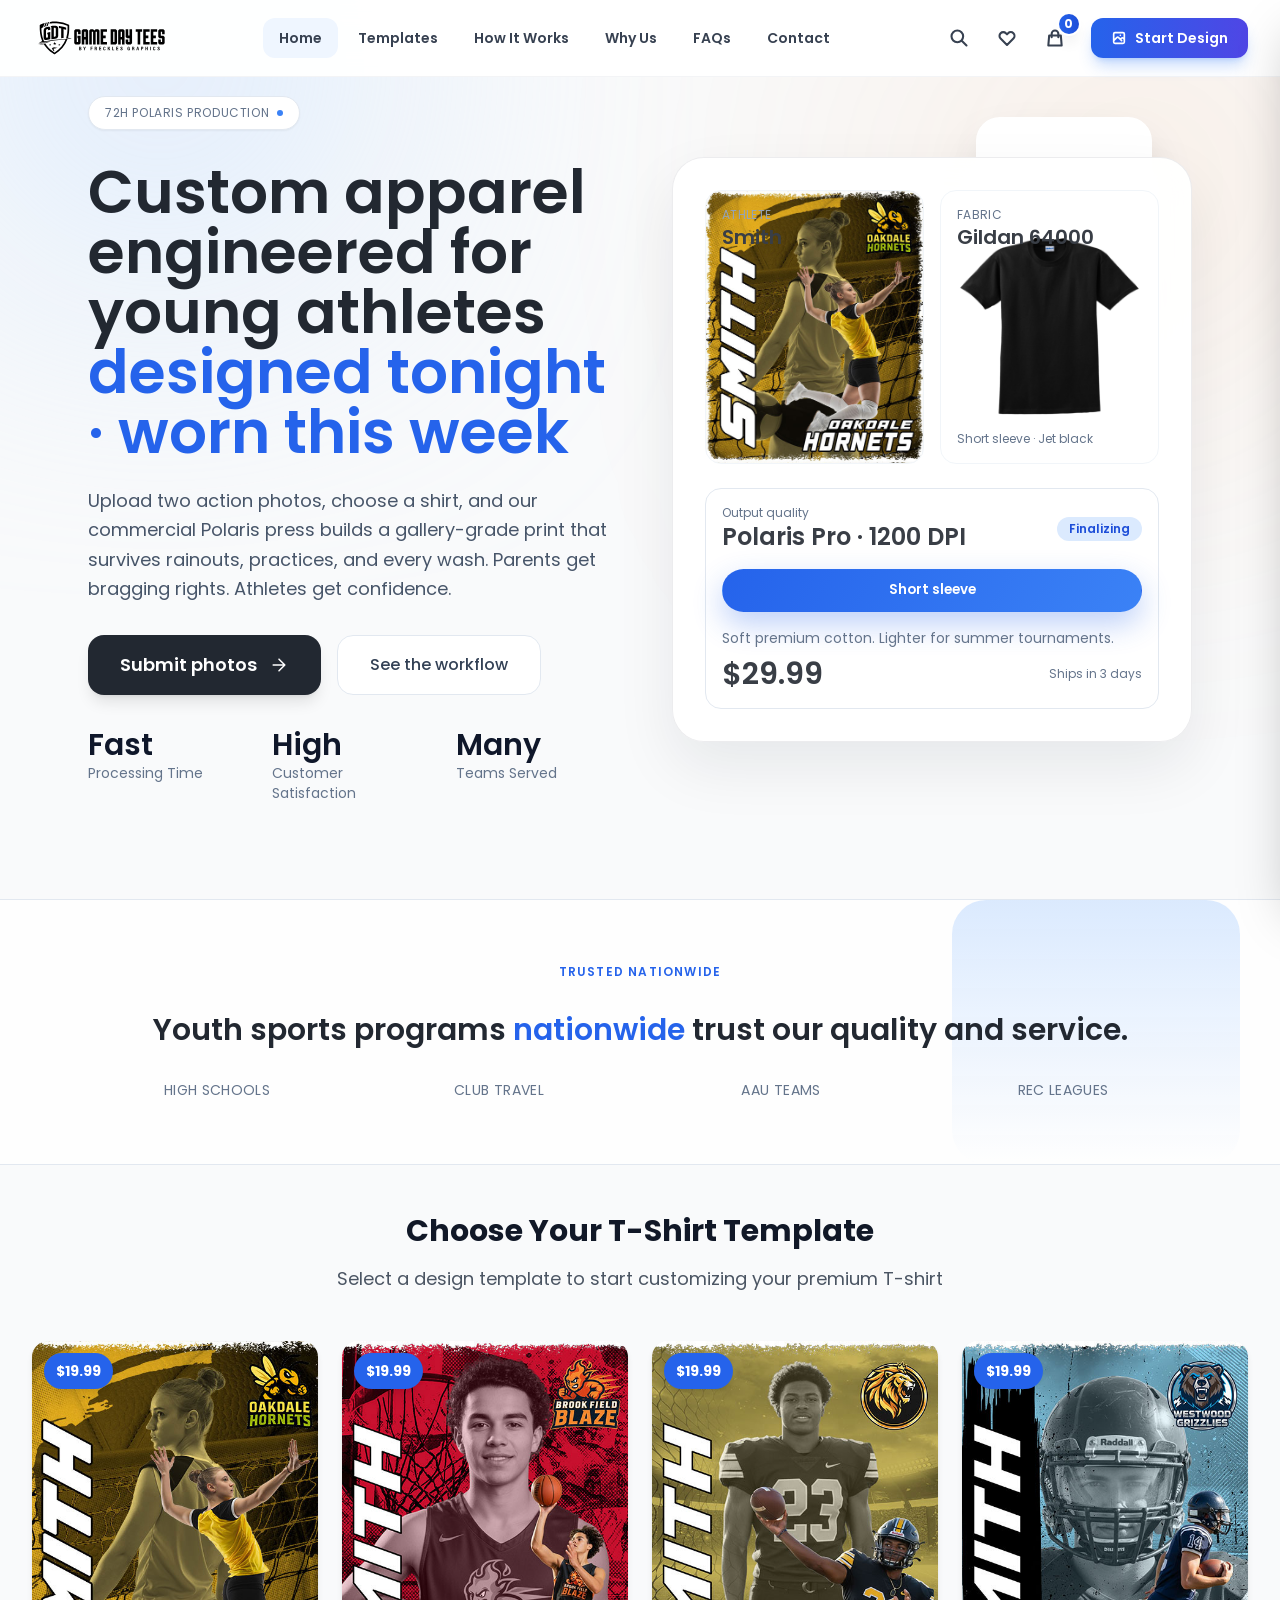
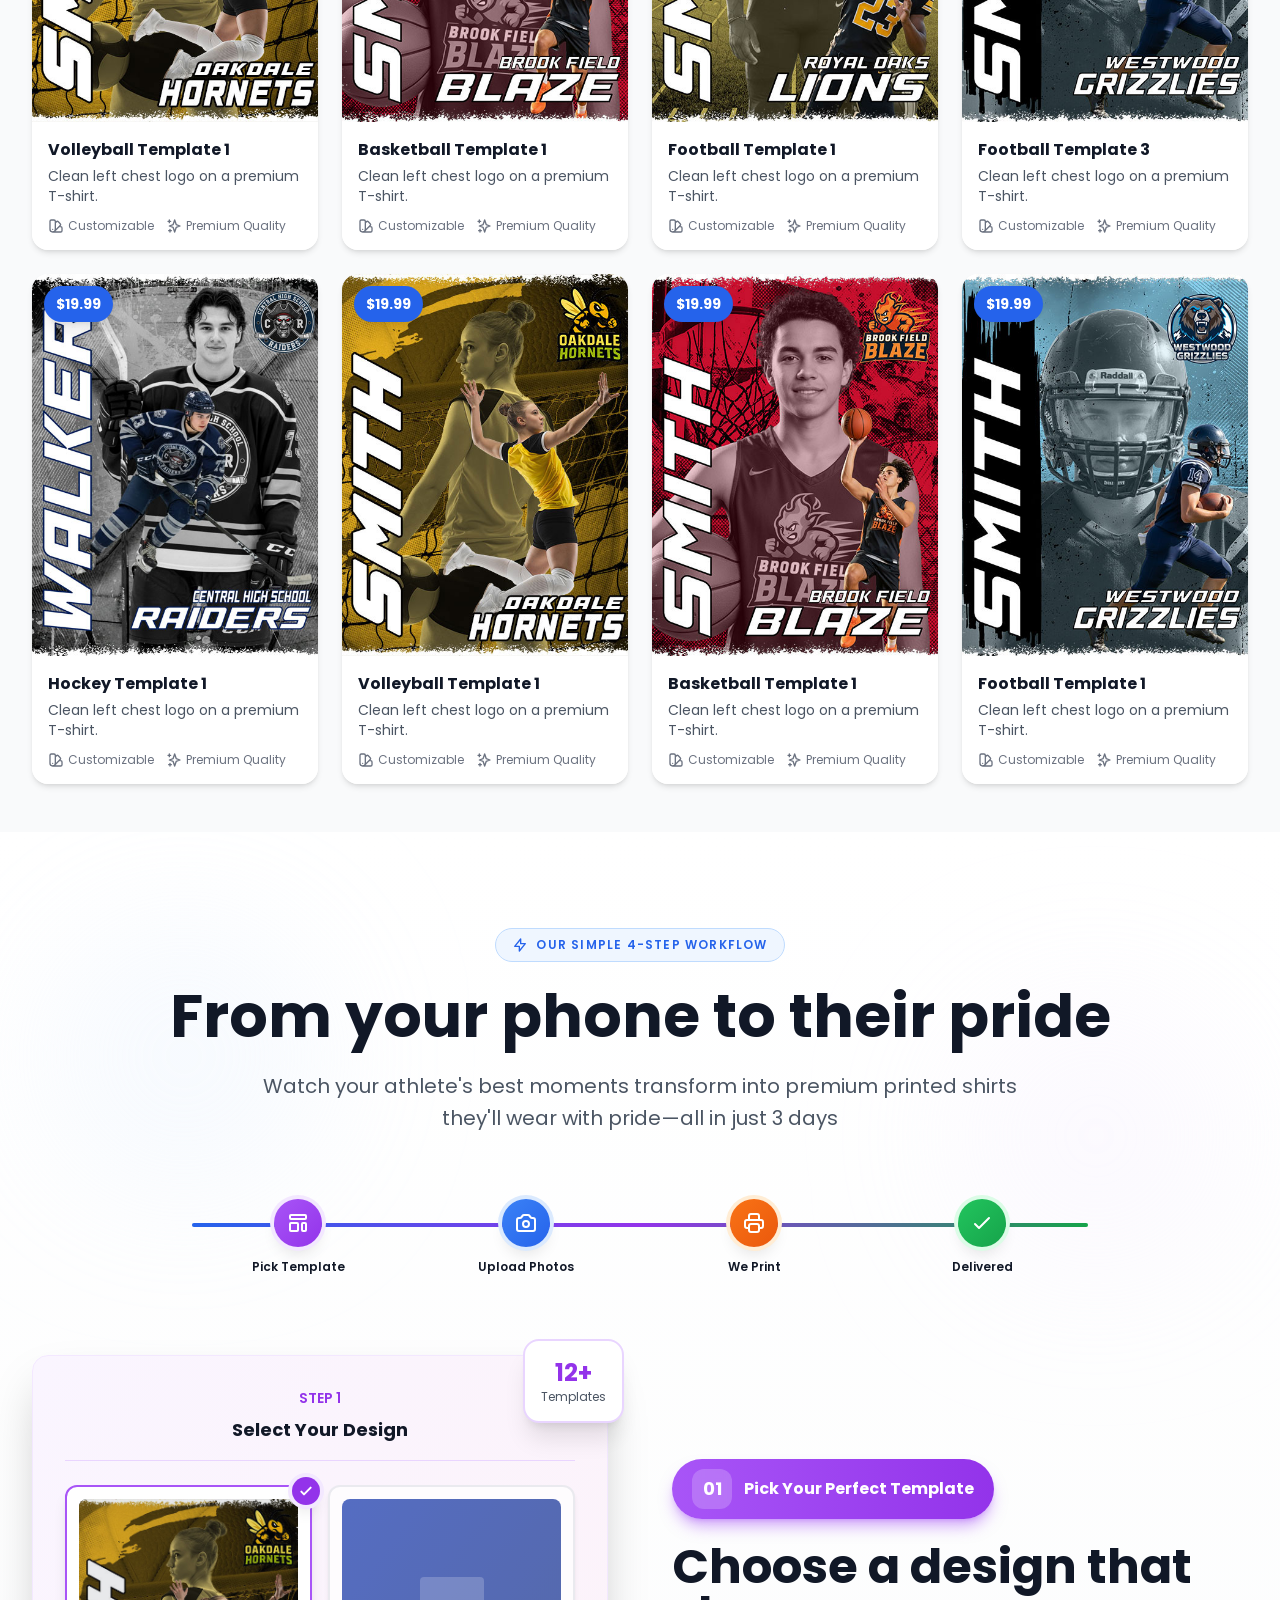
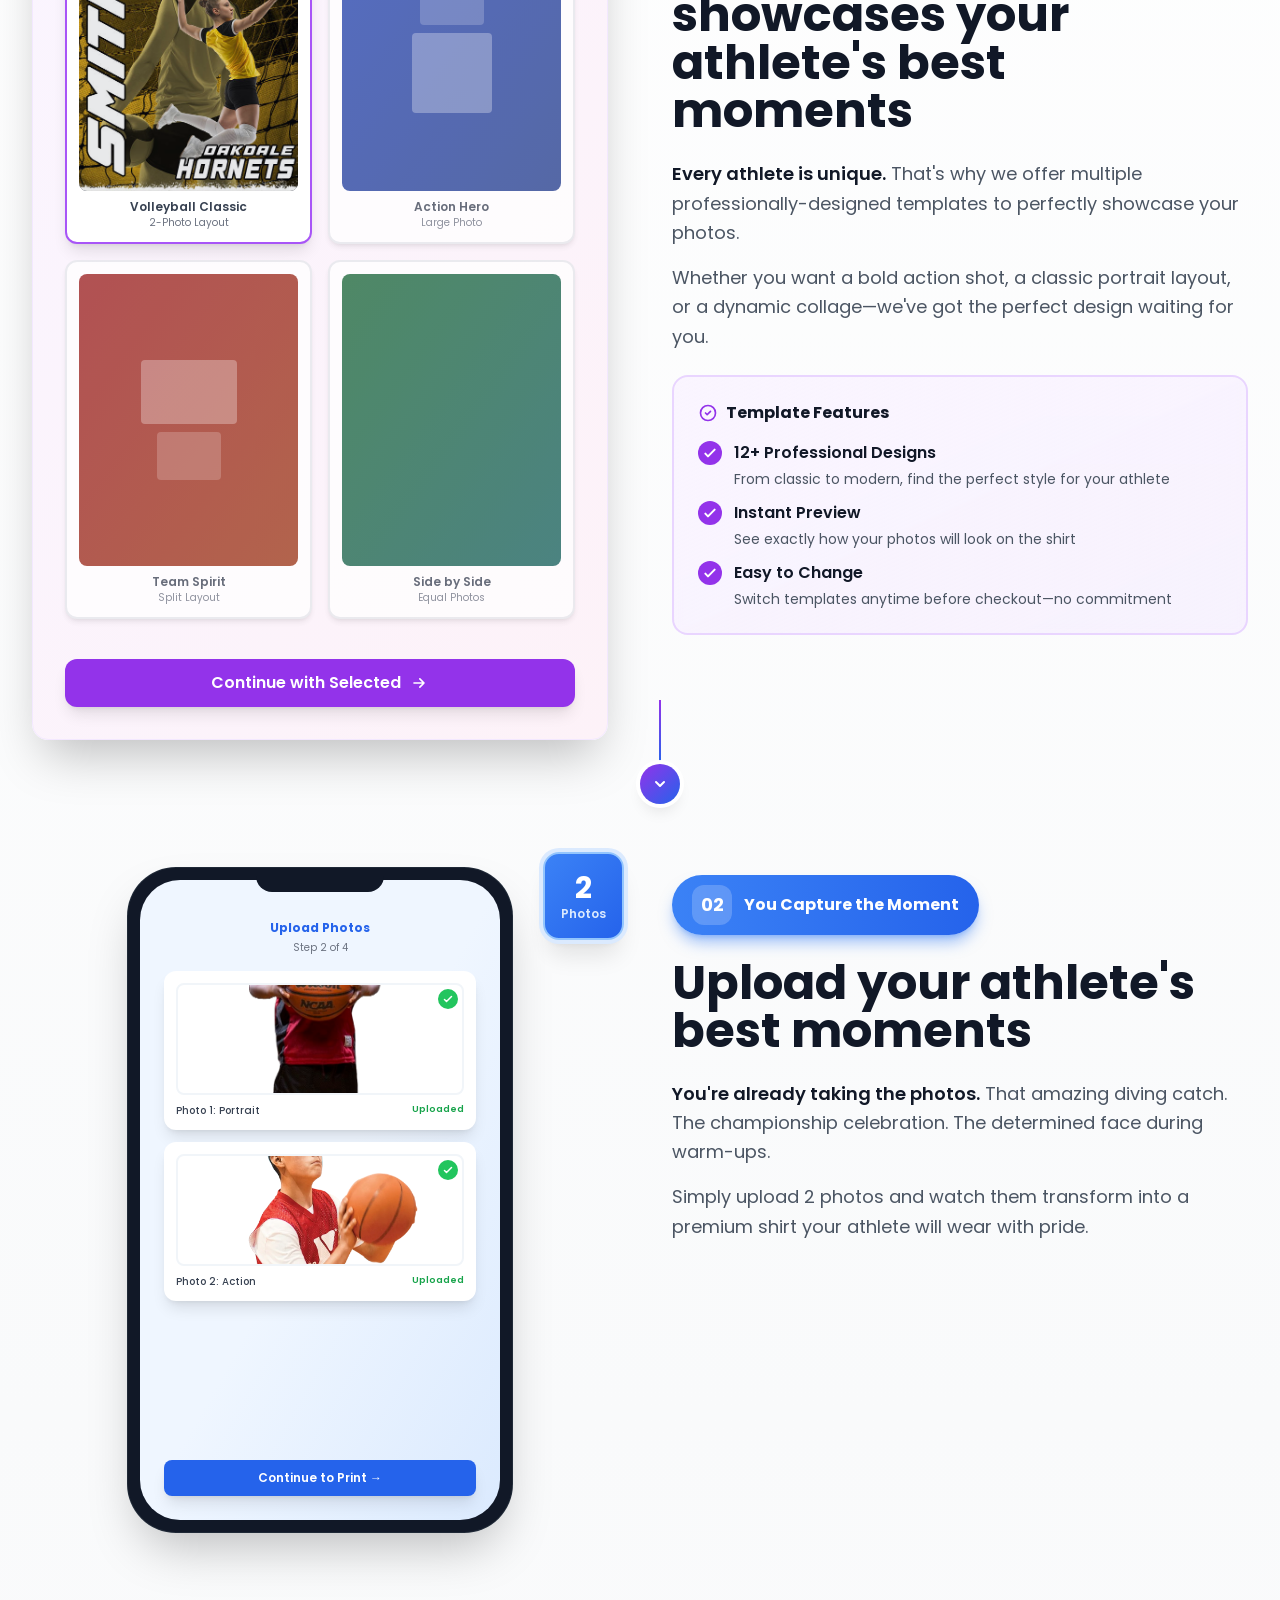
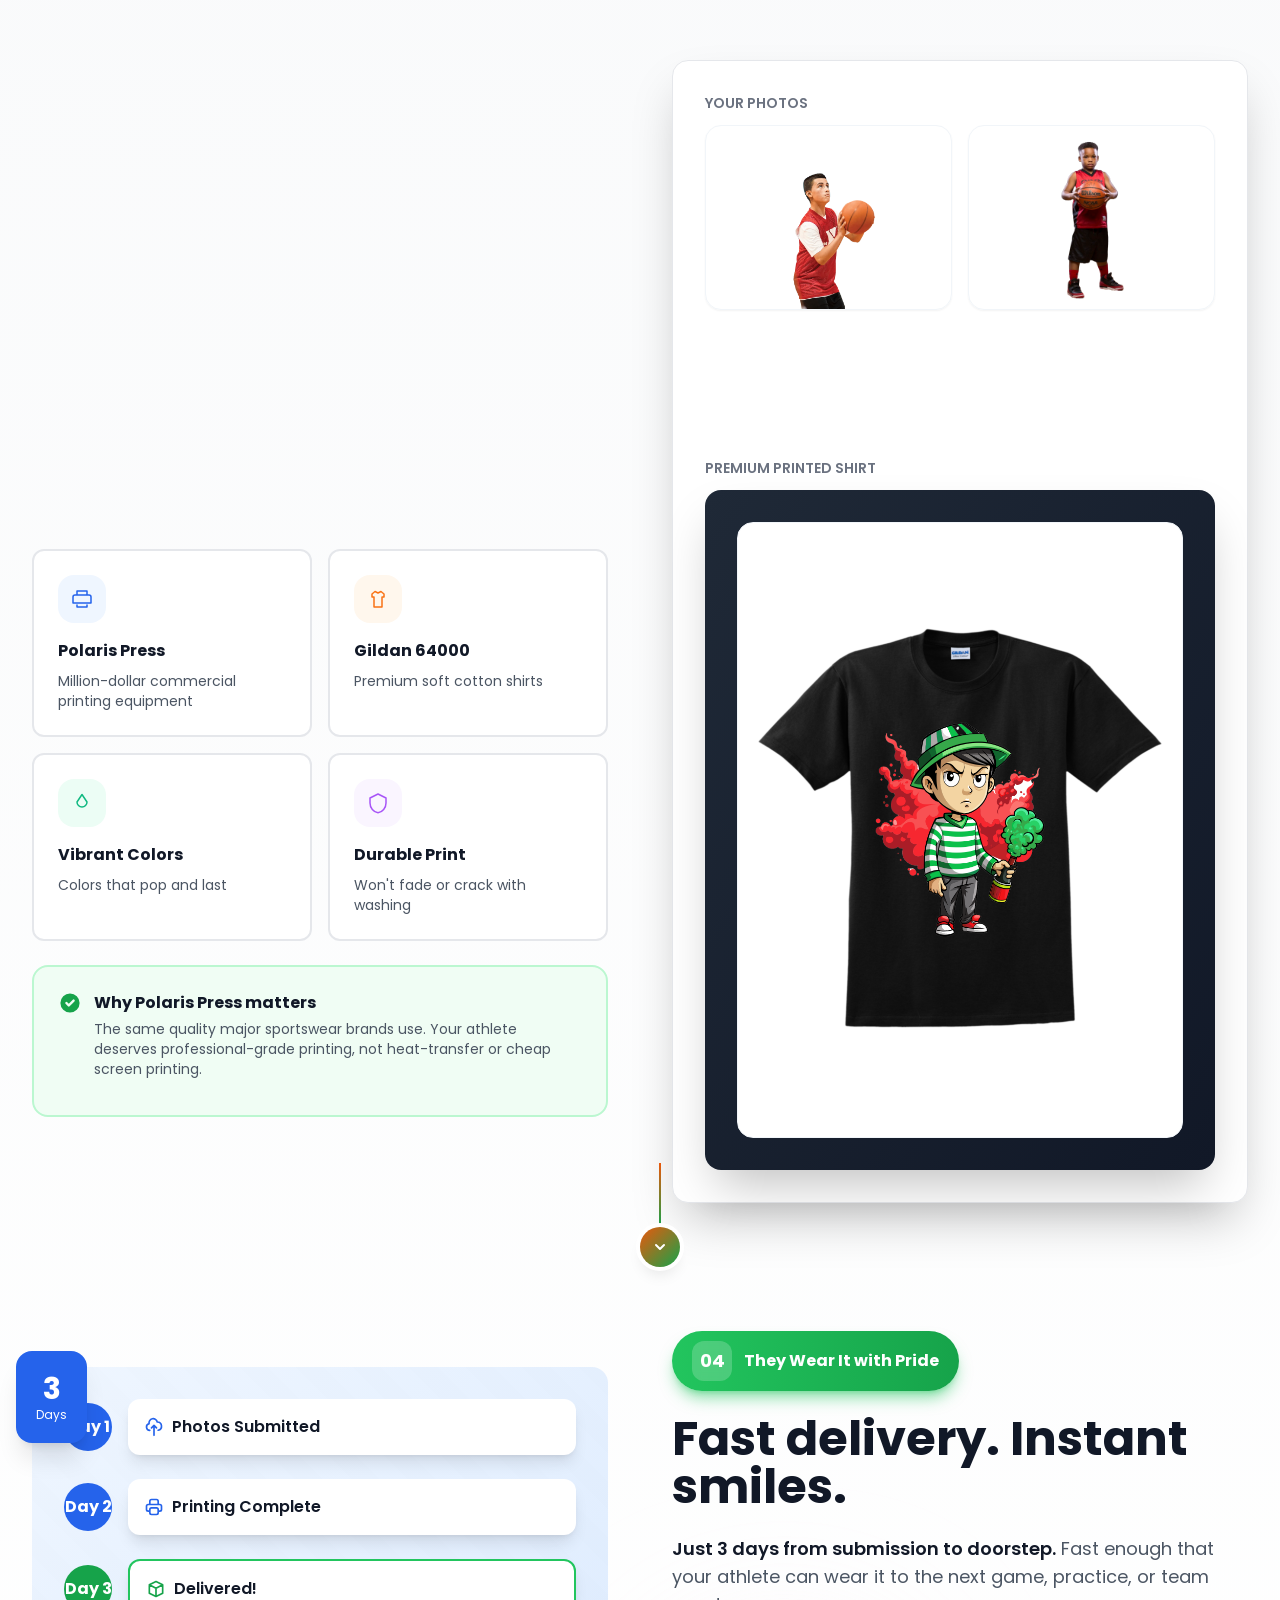
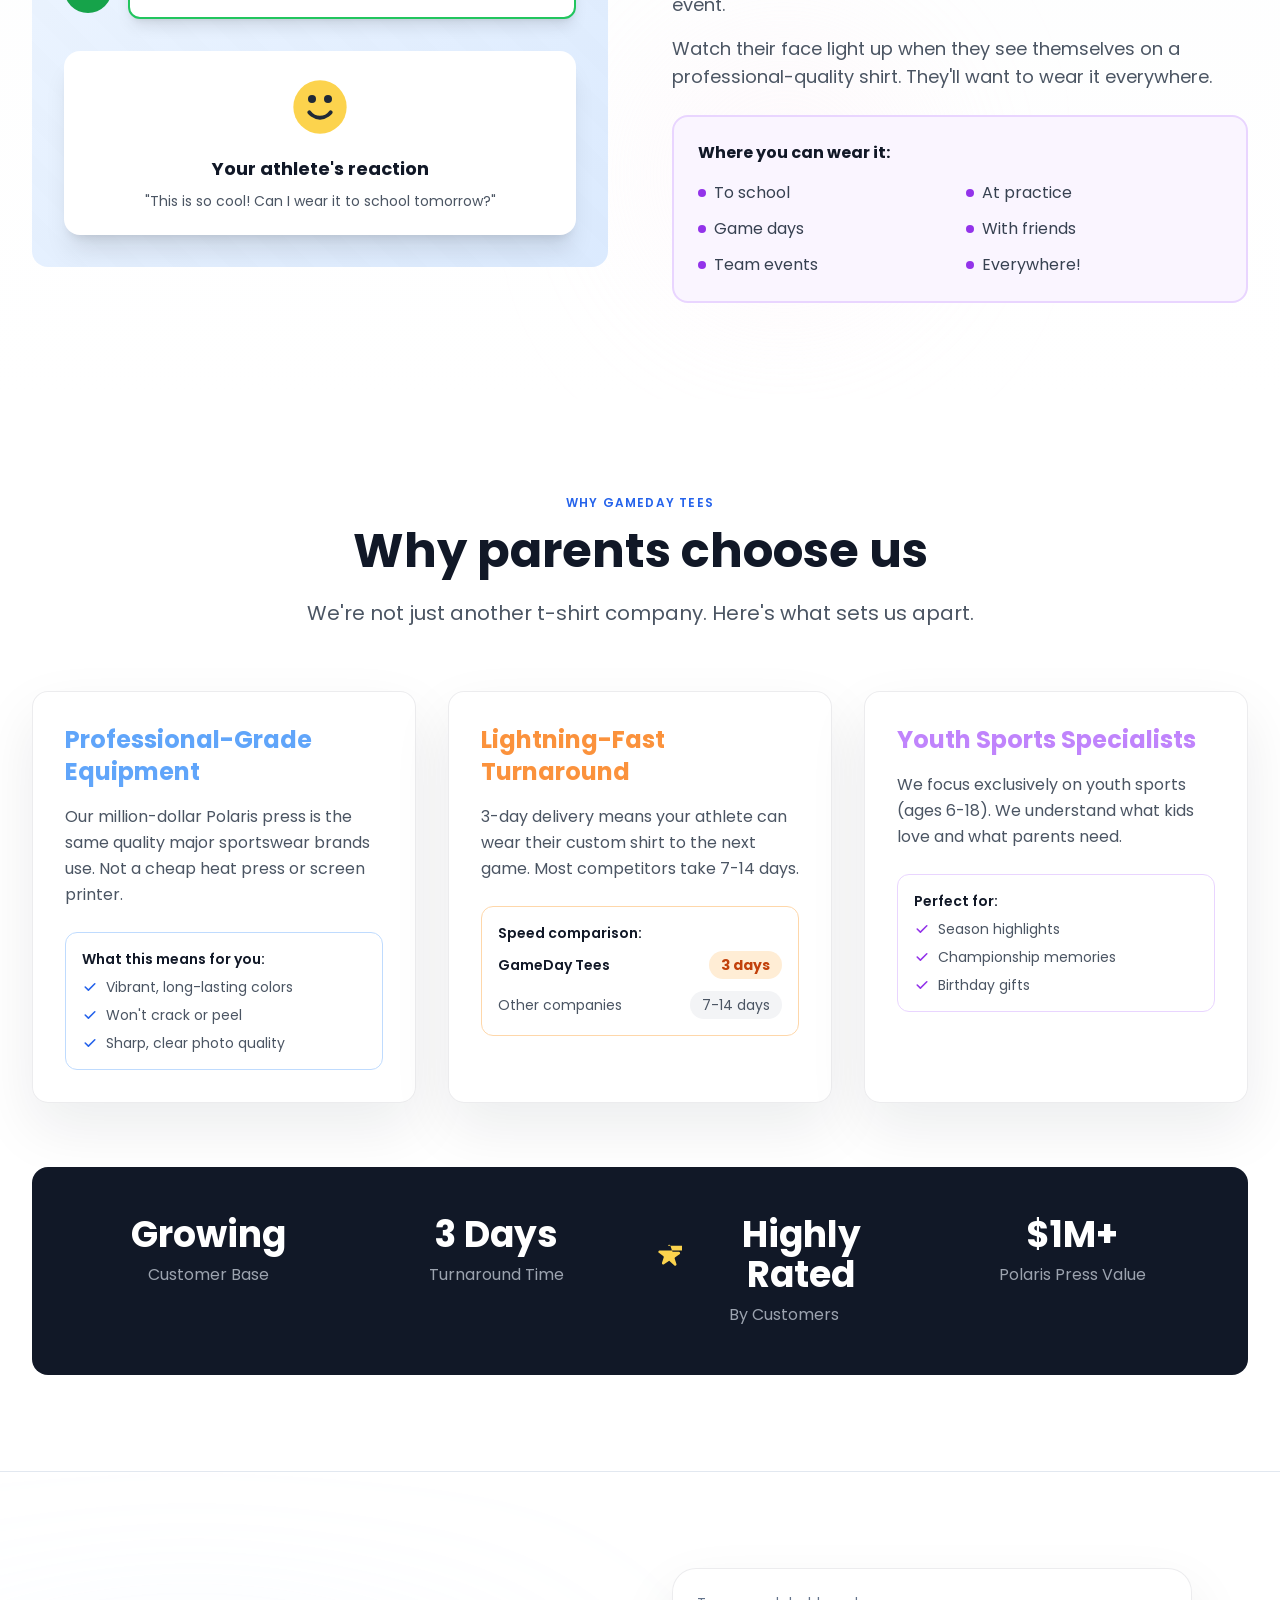
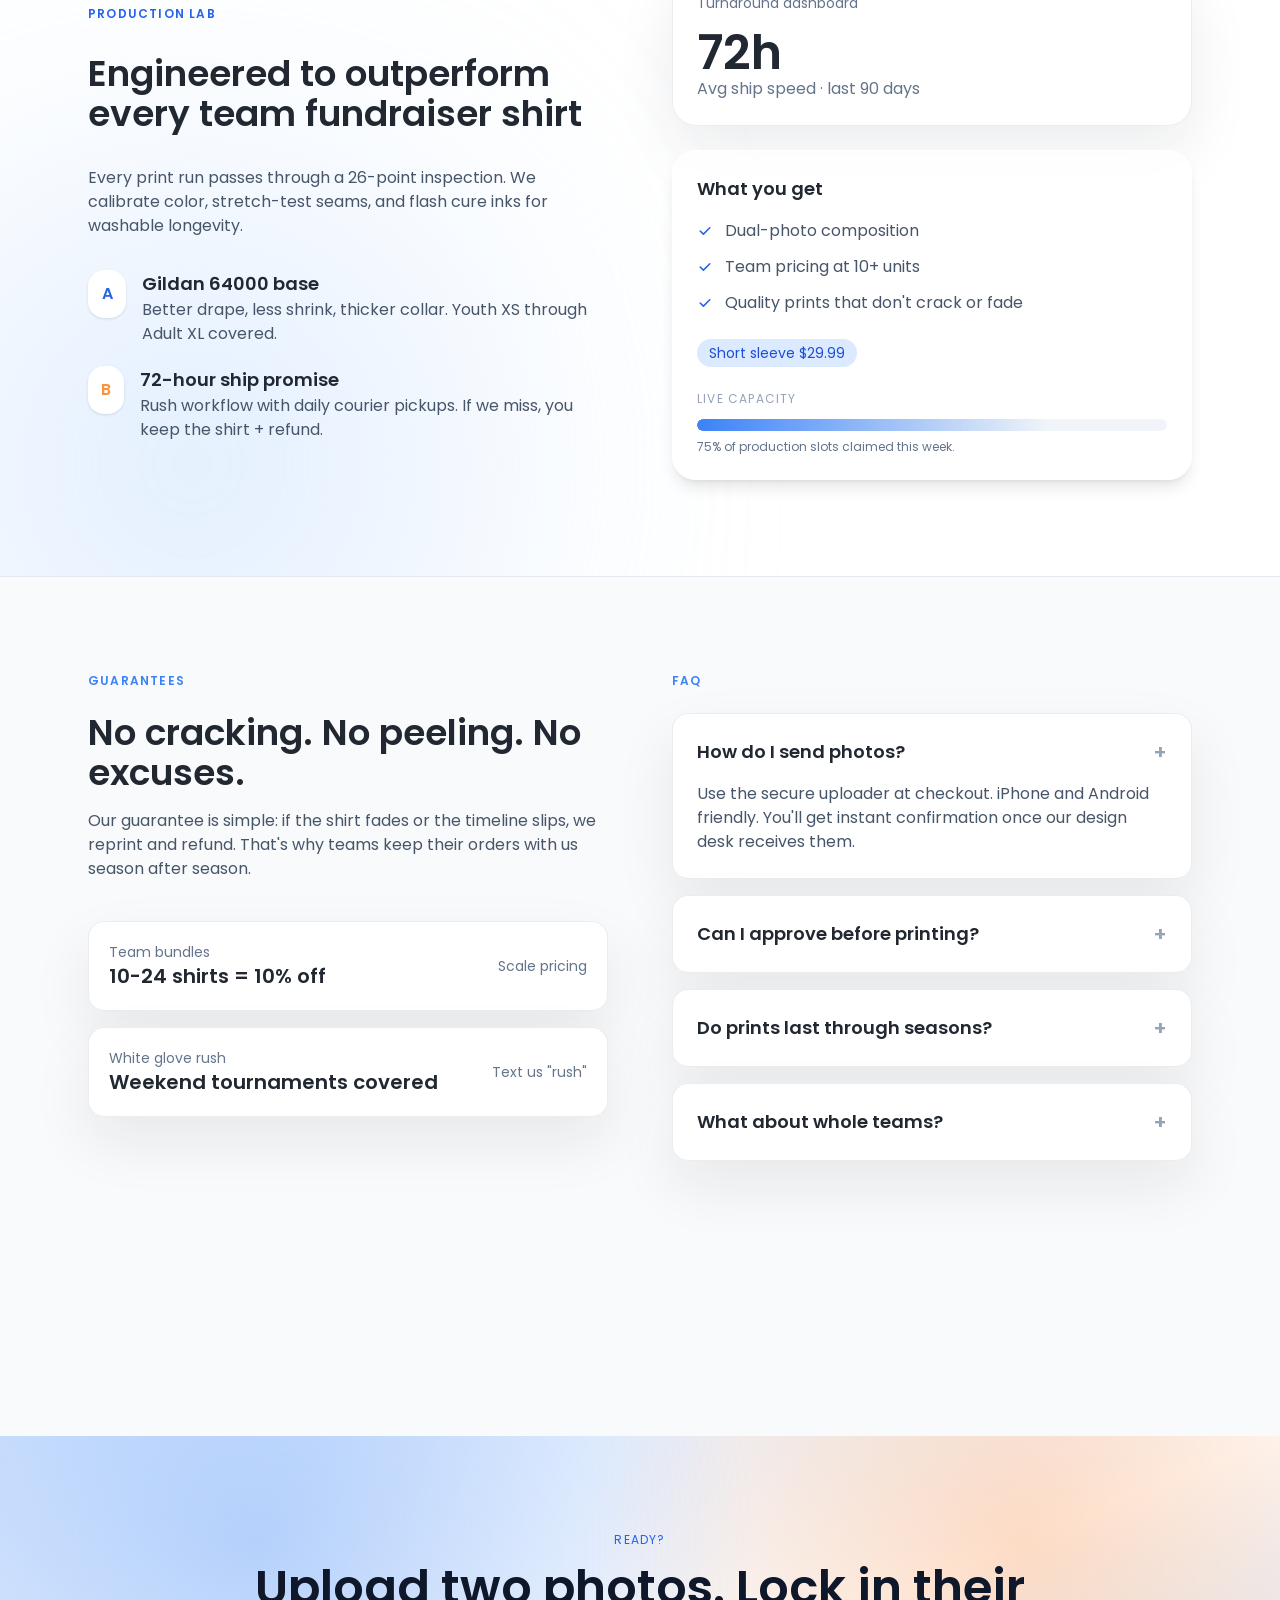
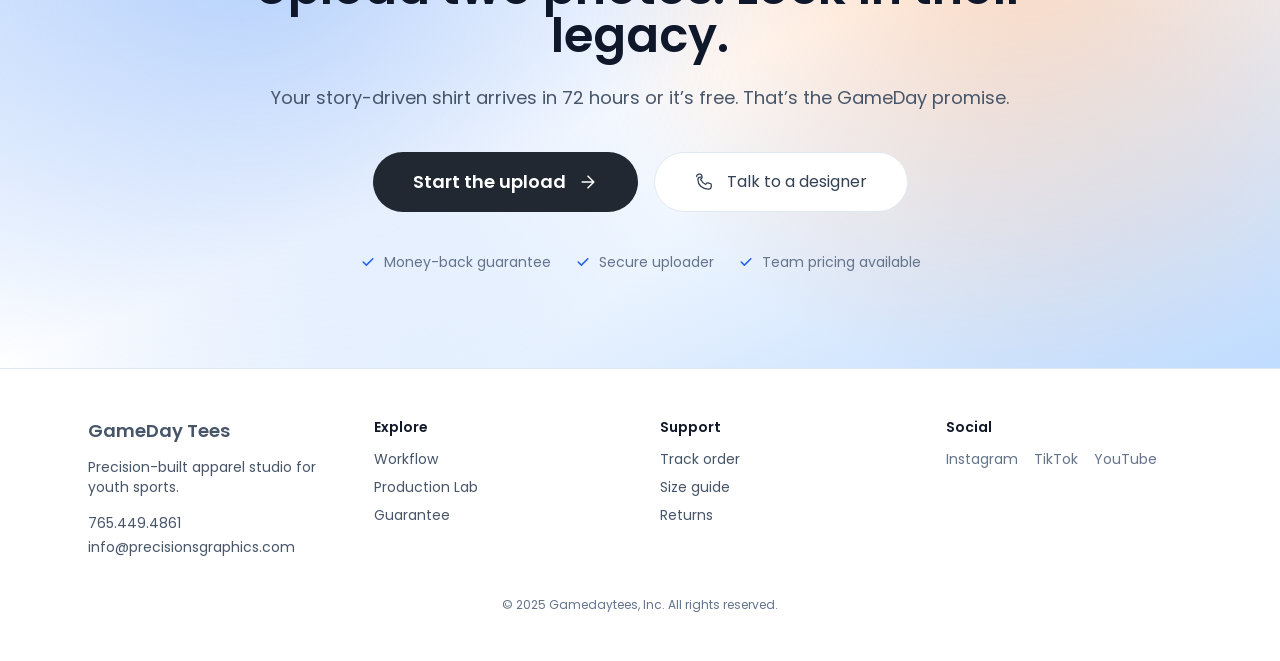
==== index.html @ 19e0e40f "Update index.html" ====
<!DOCTYPE html>
<html lang="en">
<head>
    <meta charset="UTF-8">
    <meta name="viewport" content="width=device-width, initial-scale=1.0">
    <meta name="description" content="Custom Print Shop - Design and order your custom printed products">
    <title>GameDayTees</title>
    <link rel="icon" type="image/png" href="img/gdt-small-logo.png">
    <!-- Google Fonts - Poppins -->
    <link rel="preconnect" href="https://fonts.googleapis.com">
    <link rel="preconnect" href="https://fonts.gstatic.com" crossorigin>
    <link href="https://fonts.googleapis.com/css2?family=Poppins:wght@300;400;500;600;700&display=swap" rel="stylesheet">

    <link rel="stylesheet" href="css/output.css">
    <link rel="stylesheet" href="css/style.css">
    <link rel="icon" type="image/x-icon" href="assets/favicon.ico">

    <style>
        /* Custom Color Palette */
        :root {
            --navy-dark: #0C2B4E;
            --navy-medium: #1A3D64;
            --navy-light: #1D546C;
            --light-gray: #F4F4F4;
            --white: #FFFFFF;
        }
        
        /* Apply Poppins font */
        body {
            font-family: 'Poppins', sans-serif;
            background-color: var(--light-gray);
        }
        
        /* Custom utility classes */
        .bg-navy-dark { background-color: var(--navy-dark); }
        .bg-navy-medium { background-color: var(--navy-medium); }
        .bg-navy-light { background-color: var(--navy-light); }
        .bg-light-gray { background-color: var(--light-gray); }
        
        .text-navy-dark { color: var(--navy-dark); }
        .text-navy-medium { color: var(--navy-medium); }
        .text-navy-light { color: var(--navy-light); }
        
        .border-navy-dark { border-color: var(--navy-dark); }
        .border-navy-medium { border-color: var(--navy-medium); }
        .border-navy-light { border-color: var(--navy-light); }
        
        /* Custom button styles */
        .btn-primary {
            background-color: var(--navy-medium);
            color: var(--white);
        }
        
        .btn-primary:hover {
            background-color: var(--navy-dark);
        }
        
        /* Gradient backgrounds */
        .gradient-navy {
            background: linear-gradient(135deg, var(--navy-dark) 0%, var(--navy-light) 100%);
        }
    </style>
</head>
<body class="bg-gray-50 overflow-x-hidden" style="font-family: 'Poppins', sans-serif;">
    <!-- Enhanced Professional Navbar -->
    <header id="navbar" class="fixed top-0 left-0 right-0 z-50 bg-white/95 backdrop-blur-md border-b border-gray-100 transition-all duration-300">
        <nav class="px-4 mx-auto max-w-7xl sm:px-6 lg:px-8">
            <div class="flex items-center justify-between h-18">
                <!-- Logo with Enhanced Hover Effect -->
                <div class="flex items-center py-4">
                    <a href="/" class="group relative flex items-center gap-3">
                        <div class="relative">
                            <img src="img/gdt-top-logo.svg" alt="Custom Print Shop"
                                class="h-11 w-auto transition-all duration-300 group-hover:scale-105"
                                width="150" height="70"
                                onerror="this.src='[data-uri]'">
                            <!-- Glow effect on hover -->
                            <div class="absolute inset-0 bg-blue-400/20 rounded-lg blur-xl opacity-0 group-hover:opacity-100 transition-opacity duration-300 -z-10"></div>
                        </div>
                    </a>
                </div>

                <!-- Desktop Navigation with Active States -->
                <div class="items-center hidden lg:flex lg:gap-1">
                    <a href="#home" class="nav-link group relative px-4 py-2.5 text-sm font-semibold text-gray-700 transition-all duration-200 rounded-xl hover:text-blue-600 hover:bg-blue-50">
                        <span class="relative z-10">Home</span>
                        <div class="absolute inset-0 bg-gradient-to-r from-blue-50 to-indigo-50 rounded-xl opacity-0 group-hover:opacity-100 transition-opacity duration-200"></div>
                    </a>
                    <a href="#products" class="nav-link group relative px-4 py-2.5 text-sm font-semibold text-gray-700 transition-all duration-200 rounded-xl hover:text-blue-600 hover:bg-blue-50">
                        <span class="relative z-10">Templates</span>
                        <div class="absolute inset-0 bg-gradient-to-r from-blue-50 to-indigo-50 rounded-xl opacity-0 group-hover:opacity-100 transition-opacity duration-200"></div>
                    </a>
                    <a href="#how-it-works" class="nav-link group relative px-4 py-2.5 text-sm font-semibold text-gray-700 transition-all duration-200 rounded-xl hover:text-blue-600 hover:bg-blue-50">
                        <span class="relative z-10">How It Works</span>
                        <div class="absolute inset-0 bg-gradient-to-r from-blue-50 to-indigo-50 rounded-xl opacity-0 group-hover:opacity-100 transition-opacity duration-200"></div>
                    </a>
                    <a href="#why-us" class="nav-link group relative px-4 py-2.5 text-sm font-semibold text-gray-700 transition-all duration-200 rounded-xl hover:text-blue-600 hover:bg-blue-50">
                        <span class="relative z-10">Why Us</span>
                        <div class="absolute inset-0 bg-gradient-to-r from-blue-50 to-indigo-50 rounded-xl opacity-0 group-hover:opacity-100 transition-opacity duration-200"></div>
                    </a>
                    <a href="#faq" class="nav-link group relative px-4 py-2.5 text-sm font-semibold text-gray-700 transition-all duration-200 rounded-xl hover:text-blue-600 hover:bg-blue-50">
                        <span class="relative z-10">FAQs</span>
                        <div class="absolute inset-0 bg-gradient-to-r from-blue-50 to-indigo-50 rounded-xl opacity-0 group-hover:opacity-100 transition-opacity duration-200"></div>
                    </a>
                    <a href="#contact" class="nav-link group relative px-4 py-2.5 text-sm font-semibold text-gray-700 transition-all duration-200 rounded-xl hover:text-blue-600 hover:bg-blue-50">
                        <span class="relative z-10">Contact</span>
                        <div class="absolute inset-0 bg-gradient-to-r from-blue-50 to-indigo-50 rounded-xl opacity-0 group-hover:opacity-100 transition-opacity duration-200"></div>
                    </a>
                </div>

                <!-- Right Actions with Enhanced Buttons -->
                <div class="flex items-center gap-2">
                    <!-- Mobile Menu Toggle -->
                    <button id="mobile-menu-toggle" type="button" class="relative p-2.5 text-gray-700 border-2 border-gray-200 rounded-xl lg:hidden hover:border-blue-300 hover:bg-blue-50 hover:text-blue-600 focus:outline-none focus:ring-2 focus:ring-blue-500 focus:ring-offset-2 transition-all duration-200" aria-controls="mobile-menu" aria-expanded="false">
                        <span class="sr-only">Toggle navigation menu</span>
                        <svg data-icon="menu" class="w-5 h-5 transition-transform duration-200" fill="none" stroke="currentColor" viewBox="0 0 24 24">
                            <path stroke-linecap="round" stroke-linejoin="round" stroke-width="2.5" d="M4 6h16M4 12h16M4 18h16"></path>
                        </svg>
                        <svg data-icon="close" class="hidden w-5 h-5 transition-transform duration-200" fill="none" stroke="currentColor" viewBox="0 0 24 24">
                            <path stroke-linecap="round" stroke-linejoin="round" stroke-width="2.5" d="M6 18L18 6M6 6l12 12"></path>
                        </svg>
                    </button>

                    <!-- Search Button (Desktop) -->
                    <button class="hidden lg:flex items-center justify-center p-2.5 text-gray-700 transition-all duration-200 rounded-xl hover:bg-blue-50 hover:text-blue-600 hover:scale-105 active:scale-95" title="Search">
                        <svg class="w-5 h-5" fill="none" stroke="currentColor" viewBox="0 0 24 24">
                            <path stroke-linecap="round" stroke-linejoin="round" stroke-width="2.5" d="M21 21l-6-6m2-5a7 7 0 11-14 0 7 7 0 0114 0z"></path>
                        </svg>
                    </button>

                    <!-- Wishlist Button (Desktop) -->
                    <button class="hidden lg:flex items-center justify-center p-2.5 text-gray-700 transition-all duration-200 rounded-xl hover:bg-red-50 hover:text-red-600 hover:scale-105 active:scale-95 group" title="Wishlist">
                        <svg class="w-5 h-5 transition-transform group-hover:scale-110" fill="none" stroke="currentColor" viewBox="0 0 24 24">
                            <path stroke-linecap="round" stroke-linejoin="round" stroke-width="2.5" d="M4.318 6.318a4.5 4.5 0 000 6.364L12 20.364l7.682-7.682a4.5 4.5 0 00-6.364-6.364L12 7.636l-1.318-1.318a4.5 4.5 0 00-6.364 0z"></path>
                        </svg>
                    </button>

                    <!-- Enhanced Cart Button -->
                    <button onclick="app.openCart()" class="relative flex items-center justify-center p-2.5 text-gray-700 transition-all duration-200 rounded-xl hover:bg-blue-50 hover:text-blue-600 hover:scale-105 active:scale-95 group" title="Shopping Cart">
                        <svg class="w-5 h-5 transition-transform group-hover:scale-110" fill="none" stroke="currentColor" viewBox="0 0 24 24">
                            <path stroke-linecap="round" stroke-linejoin="round" stroke-width="2.5" d="M16 11V7a4 4 0 00-8 0v4M5 9h14l1 12H4L5 9z"></path>
                        </svg>
                        <span id="cart-count" class="absolute -top-1 -right-1 flex items-center justify-center min-w-[1.25rem] h-5 px-1 text-xs font-bold text-white bg-gradient-to-r from-blue-600 to-blue-700 rounded-full shadow-lg ring-2 ring-white transform transition-transform group-hover:scale-110">0</span>
                    </button>

                    <!-- CTA Button (Desktop) -->
                    <a href="#start" class="hidden lg:flex items-center gap-2 px-5 py-2.5 ml-2 text-sm font-semibold text-white bg-gradient-to-r from-blue-600 to-indigo-600 rounded-xl shadow-lg shadow-blue-500/30 hover:shadow-xl hover:shadow-blue-500/40 hover:from-blue-700 hover:to-indigo-700 transition-all duration-200 hover:scale-105 active:scale-95">
                        <svg class="w-4 h-4" fill="none" stroke="currentColor" viewBox="0 0 24 24">
                            <path stroke-linecap="round" stroke-linejoin="round" stroke-width="2.5" d="M4 16l4.586-4.586a2 2 0 012.828 0L16 16m-2-2l1.586-1.586a2 2 0 012.828 0L20 14m-6-6h.01M6 20h12a2 2 0 002-2V6a2 2 0 00-2-2H6a2 2 0 00-2 2v12a2 2 0 002 2z"></path>
                        </svg>
                        <span>Start Design</span>
                    </a>
                </div>
            </div>

            <!-- Enhanced Mobile Menu -->
            <div id="mobile-menu" class="hidden lg:hidden overflow-hidden">
                <div class="py-4 space-y-1 border-t border-gray-100 animate-slideDown">
                    <!-- Mobile Navigation Links -->
                    <a href="#home" class="mobile-nav-link flex items-center justify-between px-4 py-3 text-sm font-semibold text-gray-700 rounded-xl hover:bg-blue-50 hover:text-blue-600 transition-all duration-200 group">
                        <span>Home</span>
                        <svg class="w-4 h-4 opacity-0 group-hover:opacity-100 transform translate-x-0 group-hover:translate-x-1 transition-all duration-200" fill="none" stroke="currentColor" viewBox="0 0 24 24">
                            <path stroke-linecap="round" stroke-linejoin="round" stroke-width="2" d="M9 5l7 7-7 7"></path>
                        </svg>
                    </a>
                    <a href="#products" class="mobile-nav-link flex items-center justify-between px-4 py-3 text-sm font-semibold text-gray-700 rounded-xl hover:bg-blue-50 hover:text-blue-600 transition-all duration-200 group">
                        <span>Templates</span>
                        <svg class="w-4 h-4 opacity-0 group-hover:opacity-100 transform translate-x-0 group-hover:translate-x-1 transition-all duration-200" fill="none" stroke="currentColor" viewBox="0 0 24 24">
                            <path stroke-linecap="round" stroke-linejoin="round" stroke-width="2" d="M9 5l7 7-7 7"></path>
                        </svg>
                    </a>
                    <a href="#how-it-works" class="mobile-nav-link flex items-center justify-between px-4 py-3 text-sm font-semibold text-gray-700 rounded-xl hover:bg-blue-50 hover:text-blue-600 transition-all duration-200 group">
                        <span>How It Works</span>
                        <svg class="w-4 h-4 opacity-0 group-hover:opacity-100 transform translate-x-0 group-hover:translate-x-1 transition-all duration-200" fill="none" stroke="currentColor" viewBox="0 0 24 24">
                            <path stroke-linecap="round" stroke-linejoin="round" stroke-width="2" d="M9 5l7 7-7 7"></path>
                        </svg>
                    </a>
                    <a href="#why-us" class="mobile-nav-link flex items-center justify-between px-4 py-3 text-sm font-semibold text-gray-700 rounded-xl hover:bg-blue-50 hover:text-blue-600 transition-all duration-200 group">
                        <span>Why Us</span>
                        <svg class="w-4 h-4 opacity-0 group-hover:opacity-100 transform translate-x-0 group-hover:translate-x-1 transition-all duration-200" fill="none" stroke="currentColor" viewBox="0 0 24 24">
                            <path stroke-linecap="round" stroke-linejoin="round" stroke-width="2" d="M9 5l7 7-7 7"></path>
                        </svg>
                    </a>
                    <a href="#faq" class="mobile-nav-link flex items-center justify-between px-4 py-3 text-sm font-semibold text-gray-700 rounded-xl hover:bg-blue-50 hover:text-blue-600 transition-all duration-200 group">
                        <span>FAQs</span>
                        <svg class="w-4 h-4 opacity-0 group-hover:opacity-100 transform translate-x-0 group-hover:translate-x-1 transition-all duration-200" fill="none" stroke="currentColor" viewBox="0 0 24 24">
                            <path stroke-linecap="round" stroke-linejoin="round" stroke-width="2" d="M9 5l7 7-7 7"></path>
                        </svg>
                    </a>
                    <a href="#contact" class="mobile-nav-link flex items-center justify-between px-4 py-3 text-sm font-semibold text-gray-700 rounded-xl hover:bg-blue-50 hover:text-blue-600 transition-all duration-200 group">
                        <span>Contact</span>
                        <svg class="w-4 h-4 opacity-0 group-hover:opacity-100 transform translate-x-0 group-hover:translate-x-1 transition-all duration-200" fill="none" stroke="currentColor" viewBox="0 0 24 24">
                            <path stroke-linecap="round" stroke-linejoin="round" stroke-width="2" d="M9 5l7 7-7 7"></path>
                        </svg>
                    </a>

                    <!-- Mobile Action Buttons -->
                    <div class="pt-4 space-y-2">
                        <a href="#start" class="flex items-center justify-center gap-2 px-5 py-3.5 text-sm font-semibold text-white bg-gradient-to-r from-blue-600 to-indigo-600 rounded-xl shadow-lg shadow-blue-500/30 hover:shadow-xl hover:shadow-blue-500/40 transition-all duration-200">
                            <svg class="w-4 h-4" fill="none" stroke="currentColor" viewBox="0 0 24 24">
                                <path stroke-linecap="round" stroke-linejoin="round" stroke-width="2.5" d="M4 16l4.586-4.586a2 2 0 012.828 0L16 16m-2-2l1.586-1.586a2 2 0 012.828 0L20 14m-6-6h.01M6 20h12a2 2 0 002-2V6a2 2 0 00-2-2H6a2 2 0 00-2 2v12a2 2 0 002 2z"></path>
                            </svg>
                            Start Design
                        </a>
                        <a href="#how-it-works" class="flex items-center justify-center gap-2 px-5 py-3.5 text-sm font-semibold text-gray-700 border-2 border-gray-200 rounded-xl bg-white hover:border-blue-300 hover:bg-blue-50 hover:text-blue-600 transition-all duration-200">
                            <svg class="w-4 h-4" fill="none" stroke="currentColor" viewBox="0 0 24 24">
                                <path stroke-linecap="round" stroke-linejoin="round" stroke-width="2.5" d="M13 16h-1v-4h-1m1-4h.01M21 12a9 9 0 11-18 0 9 9 0 0118 0z"></path>
                            </svg>
                            See Workflow
                        </a>
                    </div>
                </div>
            </div>
        </nav>
    </header>

    <!-- Spacer to prevent content from hiding under fixed navbar -->
    <div class="h-18"></div>

    <!-- Hero Section -->
    <section id="home" class="relative overflow-hidden pt-24 pb-24">
        <div class="absolute -top-24 left-0 w-80 h-80 bg-blue-200 rounded-full blur-[150px]" data-parallax="-0.1"></div>
        <div class="absolute top-10 right-0 w-72 h-72 bg-orange-400/40 rounded-full blur-[180px]" data-parallax="0.08"></div>
        <div class="max-w-6xl mx-auto px-4 sm:px-6 grid lg:grid-cols-2 gap-8 lg:gap-16 items-center relative">
            <div class="space-y-8">
                <div class="inline-flex items-center gap-2 px-4 py-2 rounded-full bg-white shadow-sm border border-slate-200 text-xs tracking-wider uppercase text-slate-500 animate-on-scroll" data-animate="fade-left">
                    72h Polaris production
                    <span class="w-1.5 h-1.5 rounded-full bg-blue-500"></span>
                </div>
                <div class="animate-on-scroll" data-animate="fade-left">
                    <h1 class="text-4xl sm:text-5xl lg:text-6xl font-semibold leading-tight text-[#222831]">
                        Custom apparel engineered for young athletes
                        <span class="text-blue-600 block">designed tonight &#183; worn this week</span>
                    </h1>
                    <p class="mt-6 text-lg text-slate-600 leading-relaxed">
                        Upload two action photos, choose a shirt, and our commercial Polaris press builds a gallery-grade print that survives rainouts, practices, and every wash. Parents get bragging rights. Athletes get confidence.
                    </p>
                </div>
                <div class="flex flex-col sm:flex-row gap-4 animate-on-scroll" data-animate="fade-left">
                    <a href="#start" class="flex items-center justify-center gap-3 px-8 py-4 rounded-2xl bg-[#222831] text-white font-semibold text-lg shadow-lg shadow-brand-200/60 btn-glow" data-ripple>
                        Submit photos
                        <svg class="w-5 h-5" fill="none" stroke="currentColor" stroke-width="1.8" viewBox="0 0 24 24">
                            <path stroke-linecap="round" stroke-linejoin="round" d="M5 12h14m-7-7l7 7-7 7" />
                        </svg>
                    </a>
                    <a href="#how-it-works" class="flex items-center justify-center gap-2 px-8 py-4 rounded-2xl border border-slate-200 bg-white text-slate-700 font-medium hover:border-blue-200">
                        See the workflow
                    </a>
                </div>
                <div class="grid grid-cols-1 gap-6 text-sm text-center sm:grid-cols-3 sm:gap-8 sm:text-left animate-on-scroll" data-animate="fade-left">
                    <div>
                        <p class="text-3xl font-semibold text-ink">Fast</p>
                        <p class="text-slate-500">Processing Time</p>
                    </div>
                    <div>
                        <p class="text-3xl font-semibold text-ink">High</p>
                        <p class="text-slate-500">Customer Satisfaction</p>
                    </div>
                    <div>
                        <p class="text-3xl font-semibold text-ink">Many</p>
                        <p class="text-slate-500">Teams Served</p>
                    </div>
                </div>
            </div>
            <div class="relative animate-on-scroll" data-animate="fade-right">
                <div class="absolute -top-10 right-10 w-44 h-44 rounded-3xl bg-white shadow-2xl floating-accent" data-parallax="0.14"></div>
                <div class="relative glass-panel rounded-[32px] p-8 space-y-6 tilt-hover">
                    <div class="grid grid-cols-1 gap-4 sm:grid-cols-2">
                        <div class="rounded-2xl border border-slate-100 bg-contain bg-center p-4 flex flex-col justify-between aspect-[4/5]" style="background-image: url('img/templates/voll1_sample.jpg');">
                            <div>
                                <p class="text-xs uppercase tracking-wide text-slate-400">Athlete</p>
                                <p class="font-semibold text-xl text-[#393E46]">Smith</p>
                            </div>
                        </div>
                        <div class="rounded-2xl border border-slate-100 bg-contain bg-center p-4 flex flex-col justify-between aspect-[4/5]" style="background-image: url('img/premium-tshirt.png');">
                            <div>
                                <p class="text-xs uppercase tracking-wide text-slate-500">Fabric</p>
                                <p class="font-semibold text-xl text-[#393E46]">Gildan 64000</p>
                            </div>
                            <p class="text-xs text-slate-500">Short sleeve &#183; Jet black</p>
                        </div>
                    </div>
                    <div class="rounded-2xl border border-slate-200 p-4 flex flex-col gap-4 bg-white">
                        <div class="flex items-center justify-between">
                            <div>
                                <p class="text-xs text-slate-500">Output quality</p>
                                <p class="text-2xl font-semibold text-[#393E46]">Polaris Pro &#183; 1200 DPI</p>
                            </div>
                            <span class="px-3 py-1 rounded-full text-xs font-semibold bg-blue-100 text-blue-700">Finalizing</span>
                        </div>
                        <div class="flex gap-3">
                            <button class="variant-tab active" data-variant-btn="short">Short sleeve</button>
                        </div>
                        <div class="variant-panel active" data-variant-panel="short">
                            <p class="text-sm text-slate-500">Soft premium cotton. Lighter for summer tournaments.</p>
                            <div class="flex items-center justify-between mt-2">
                                <p class="text-3xl font-semibold text-[#393E46]">$29.99</p>
                                <span class="text-xs text-slate-500">Ships in 3 days</span>
                            </div>
                        </div>
                    </div>
                </div>
            </div>
        </div>
    </section>

    <!-- Trusted -->
    <section class="py-16 bg-white/80 border-y border-slate-200 relative overflow-hidden">
        <div class="absolute inset-y-0 right-10 w-72 bg-gradient-to-b from-blue-100 to-transparent rounded-[34px]" data-parallax="0.05"></div>
        <div class="max-w-6xl mx-auto px-6 text-center space-y-8 relative animate-on-scroll" data-animate="zoom">
            <p class="text-xs font-semibold tracking-widest text-blue-600 uppercase">Trusted nationwide</p>
            <p class="text-3xl font-semibold text-[#222831]">Youth sports programs <span class="text-blue-600">nationwide</span> trust our quality and service.</p>
            <div class="grid grid-cols-1 gap-6 text-slate-500 text-sm uppercase tracking-wide sm:grid-cols-2 md:grid-cols-4">
                <p>High schools</p>
                <p>Club travel</p>
                <p>AAU teams</p>
                <p>Rec leagues</p>
            </div>
        </div>
    </section>

    <!-- Template Gallery Section -->
    <section id="products" class="px-4 py-12 mx-auto max-w-7xl sm:px-6 lg:px-8">
        <div class="mb-12 text-center">
            <h2 class="mb-4 text-3xl font-bold text-gray-900" style="font-weight: 700;">
                Choose Your T-Shirt Template
            </h2>
            <p class="text-lg text-gray-600" style="font-weight: 400;">
                Select a design template to start customizing your premium T-shirt
            </p>
        </div>
        
        <!-- Template Grid -->
        <div id="product-grid" class="grid grid-cols-1 gap-6 sm:grid-cols-2 lg:grid-cols-3 xl:grid-cols-4">
            <!-- Loading State -->
            <div class="flex flex-col items-center justify-center py-16 col-span-full">
                <div class="w-16 h-16 mb-4 border-b-4 border-blue-600 rounded-full animate-spin"></div>
                <p class="text-lg text-gray-600" style="font-weight: 400;">Loading templates...</p>
            </div>
        </div>
    </section>

    <!-- How It Works - Interactive Story-Driven -->
    <section id="how-it-works" class="relative py-24 bg-gradient-to-b from-white via-gray-50 to-white overflow-hidden">
        <!-- Background Decorative Elements -->
        <div class="absolute inset-0 overflow-hidden pointer-events-none">
            <div class="absolute top-20 left-10 w-72 h-72 bg-blue-100 rounded-full mix-blend-multiply filter blur-3xl opacity-20 animate-blob"></div>
            <div class="absolute top-40 right-10 w-72 h-72 bg-purple-100 rounded-full mix-blend-multiply filter blur-3xl opacity-20 animate-blob animation-delay-2000"></div>
            <div class="absolute bottom-20 left-1/2 w-72 h-72 bg-pink-100 rounded-full mix-blend-multiply filter blur-3xl opacity-20 animate-blob animation-delay-4000"></div>
        </div>

        <div class="relative max-w-7xl mx-auto px-4 sm:px-6 lg:px-8">
            <!-- Section Header -->
            <div class="text-center mb-16 animate-on-scroll">
                <div class="inline-flex items-center justify-center px-4 py-2 mb-6 text-xs font-semibold tracking-widest text-blue-600 uppercase bg-blue-50 rounded-full border border-blue-200">
                    <svg class="w-4 h-4 mr-2" fill="none" stroke="currentColor" viewBox="0 0 24 24">
                        <path stroke-linecap="round" stroke-linejoin="round" stroke-width="2" d="M13 10V3L4 14h7v7l9-11h-7z"></path>
                    </svg>
                    Our Simple 4-Step Workflow
                </div>
                <h2 class="text-4xl sm:text-5xl lg:text-6xl font-bold text-gray-900 mb-6 leading-tight">
                    From your phone to their pride
                </h2>
                <p class="text-xl text-gray-600 max-w-3xl mx-auto leading-relaxed">
                    Watch your athlete's best moments transform into premium printed shirts they'll wear with pride—all in just 3 days
                </p>
            </div>

            <!-- Progress Overview -->
            <div class="max-w-4xl mx-auto mb-20 animate-on-scroll">
                <div class="relative">
                    <!-- Progress Line -->
                    <div class="absolute top-6 left-0 right-0 h-1 bg-gradient-to-r from-blue-200 via-purple-200 to-green-200 rounded-full"></div>
                    <div class="absolute top-6 left-0 right-0 h-1 bg-gradient-to-r from-blue-600 via-purple-600 to-green-600 rounded-full transform origin-left transition-transform duration-1000"></div>

                    <!-- Progress Steps -->
                    <div class="relative grid grid-cols-4 gap-4">
                        <!-- Step 1 Indicator -->
                        <div class="text-center">
                            <div class="w-12 h-12 mx-auto mb-3 bg-gradient-to-br from-purple-500 to-purple-600 rounded-full flex items-center justify-center shadow-lg ring-4 ring-purple-100 transform transition-all duration-300 hover:scale-110">
                                <svg class="w-6 h-6 text-white" fill="none" stroke="currentColor" viewBox="0 0 24 24">
                                    <path stroke-linecap="round" stroke-linejoin="round" stroke-width="2" d="M4 5a1 1 0 011-1h14a1 1 0 011 1v2a1 1 0 01-1 1H5a1 1 0 01-1-1V5zM4 13a1 1 0 011-1h6a1 1 0 011 1v6a1 1 0 01-1 1H5a1 1 0 01-1-1v-6zM16 13a1 1 0 011-1h2a1 1 0 011 1v6a1 1 0 01-1 1h-2a1 1 0 01-1-1v-6z"></path>
                                </svg>
                            </div>
                            <div class="text-xs font-semibold text-gray-900">Pick Template</div>
                        </div>

                        <!-- Step 2 Indicator -->
                        <div class="text-center">
                            <div class="w-12 h-12 mx-auto mb-3 bg-gradient-to-br from-blue-500 to-blue-600 rounded-full flex items-center justify-center shadow-lg ring-4 ring-blue-100 transform transition-all duration-300 hover:scale-110">
                                <svg class="w-6 h-6 text-white" fill="none" stroke="currentColor" viewBox="0 0 24 24">
                                    <path stroke-linecap="round" stroke-linejoin="round" stroke-width="2" d="M3 9a2 2 0 012-2h.93a2 2 0 001.664-.89l.812-1.22A2 2 0 0110.07 4h3.86a2 2 0 011.664.89l.812 1.22A2 2 0 0018.07 7H19a2 2 0 012 2v9a2 2 0 01-2 2H5a2 2 0 01-2-2V9z M15 13a3 3 0 11-6 0 3 3 0 016 0z"></path>
                                </svg>
                            </div>
                            <div class="text-xs font-semibold text-gray-900">Upload Photos</div>
                        </div>

                        <!-- Step 3 Indicator -->
                        <div class="text-center">
                            <div class="w-12 h-12 mx-auto mb-3 bg-gradient-to-br from-orange-500 to-orange-600 rounded-full flex items-center justify-center shadow-lg ring-4 ring-orange-100 transform transition-all duration-300 hover:scale-110">
                                <svg class="w-6 h-6 text-white" fill="none" stroke="currentColor" viewBox="0 0 24 24">
                                    <path stroke-linecap="round" stroke-linejoin="round" stroke-width="2" d="M17 17h2a2 2 0 002-2v-4a2 2 0 00-2-2H5a2 2 0 00-2 2v4a2 2 0 002 2h2m2 4h6a2 2 0 002-2v-4a2 2 0 00-2-2H9a2 2 0 00-2 2v4a2 2 0 002 2zm8-12V5a2 2 0 00-2-2H9a2 2 0 00-2 2v4h10z"></path>
                                </svg>
                            </div>
                            <div class="text-xs font-semibold text-gray-900">We Print</div>
                        </div>

                        <!-- Step 4 Indicator -->
                        <div class="text-center">
                            <div class="w-12 h-12 mx-auto mb-3 bg-gradient-to-br from-green-500 to-green-600 rounded-full flex items-center justify-center shadow-lg ring-4 ring-green-100 transform transition-all duration-300 hover:scale-110">
                                <svg class="w-6 h-6 text-white" fill="none" stroke="currentColor" viewBox="0 0 24 24">
                                    <path stroke-linecap="round" stroke-linejoin="round" stroke-width="2" d="M5 13l4 4L19 7"></path>
                                </svg>
                            </div>
                            <div class="text-xs font-semibold text-gray-900">Delivered</div>
                        </div>
                    </div>
                </div>
            </div>

        <!-- Interactive Story Flow -->
        <div class="space-y-32">
            <!-- Step 1: Choose Template -->
            <div class="relative group">
                <div class="grid lg:grid-cols-2 gap-8 lg:gap-16 items-center">
                    <!-- Left: Visual -->
                    <div class="order-2 lg:order-1 animate-on-scroll">
                        <div class="relative">
                            <!-- Template Selection Mockup -->
                            <div class="bg-gradient-to-br from-purple-50 to-pink-50 rounded-2xl p-8 shadow-2xl border border-purple-100 transform transition-transform duration-500 hover:scale-105">
                                <div class="space-y-6">
                                    <!-- Header -->
                                    <div class="text-center pb-4 border-b border-purple-200">
                                        <div class="text-sm font-semibold text-purple-600 mb-2">STEP 1</div>
                                        <div class="text-lg font-bold text-gray-900">Select Your Design</div>
                                    </div>

                                    <!-- Template Options Grid -->
                                    <div class="grid grid-cols-2 gap-4">
                                        <!-- Template Option 1 - Selected -->
                                        <div class="relative group cursor-pointer">
                                            <div class="bg-white rounded-xl p-3 shadow-lg border-2 border-purple-500 transform transition-all duration-300 hover:scale-105">
                                                <div class="aspect-[3/4] bg-gradient-to-br from-gray-800 to-gray-900 rounded-lg overflow-hidden relative">
                                                    <div class="absolute inset-0 bg-cover bg-center opacity-90" style="background-image: url('img/templates/voll1_sample.jpg');"></div>
                                                </div>
                                                <div class="mt-2 text-center">
                                                    <div class="text-xs font-semibold text-gray-700">Volleyball Classic</div>
                                                    <div class="text-[10px] text-gray-500">2-Photo Layout</div>
                                                </div>
                                            </div>
                                            <!-- Selected Indicator -->
                                            <div class="absolute -top-2 -right-2 w-7 h-7 bg-purple-600 rounded-full flex items-center justify-center shadow-lg ring-4 ring-purple-100">
                                                <svg class="w-4 h-4 text-white" fill="none" stroke="currentColor" viewBox="0 0 24 24">
                                                    <path stroke-linecap="round" stroke-linejoin="round" stroke-width="3" d="M5 13l4 4L19 7"></path>
                                                </svg>
                                            </div>
                                        </div>

                                        <!-- Template Option 2 -->
                                        <div class="bg-white rounded-xl p-3 shadow-md border-2 border-gray-200 transform transition-all duration-300 hover:scale-105 hover:border-purple-300 cursor-pointer opacity-75 hover:opacity-100">
                                            <div class="aspect-[3/4] bg-gradient-to-br from-blue-800 to-blue-900 rounded-lg overflow-hidden relative">
                                                <div class="absolute inset-0 flex items-center justify-center">
                                                    <div class="text-center space-y-2">
                                                        <div class="w-16 h-12 bg-white/20 rounded mx-auto"></div>
                                                        <div class="w-20 h-20 bg-white/30 rounded mx-auto"></div>
                                                    </div>
                                                </div>
                                            </div>
                                            <div class="mt-2 text-center">
                                                <div class="text-xs font-semibold text-gray-700">Action Hero</div>
                                                <div class="text-[10px] text-gray-500">Large Photo</div>
                                            </div>
                                        </div>

                                        <!-- Template Option 3 -->
                                        <div class="bg-white rounded-xl p-3 shadow-md border-2 border-gray-200 transform transition-all duration-300 hover:scale-105 hover:border-purple-300 cursor-pointer opacity-75 hover:opacity-100">
                                            <div class="aspect-[3/4] bg-gradient-to-br from-red-800 to-orange-800 rounded-lg overflow-hidden relative">
                                                <div class="absolute inset-0 flex items-center justify-center">
                                                    <div class="text-center space-y-2">
                                                        <div class="w-24 h-16 bg-white/30 rounded mx-auto"></div>
                                                        <div class="w-16 h-12 bg-white/20 rounded mx-auto"></div>
                                                    </div>
                                                </div>
                                            </div>
                                            <div class="mt-2 text-center">
                                                <div class="text-xs font-semibold text-gray-700">Team Spirit</div>
                                                <div class="text-[10px] text-gray-500">Split Layout</div>
                                            </div>
                                        </div>

                                        <!-- Template Option 4 -->
                                        <div class="bg-white rounded-xl p-3 shadow-md border-2 border-gray-200 transform transition-all duration-300 hover:scale-105 hover:border-purple-300 cursor-pointer opacity-75 hover:opacity-100">
                                            <div class="aspect-[3/4] bg-gradient-to-br from-green-800 to-teal-800 rounded-lg overflow-hidden relative">
                                                <div class="absolute inset-0 flex items-center justify-center">
                                                    <div class="grid grid-cols-2 gap-1 p-4">
                                                        <div class="bg-white/25 rounded aspect-square"></div>
                                                        <div class="bg-white/25 rounded aspect-square"></div>
                                                    </div>
                                                </div>
                                            </div>
                                            <div class="mt-2 text-center">
                                                <div class="text-xs font-semibold text-gray-700">Side by Side</div>
                                                <div class="text-[10px] text-gray-500">Equal Photos</div>
                                            </div>
                                        </div>
                                    </div>

                                    <!-- CTA Button -->
                                    <div class="pt-4">
                                        <button class="w-full bg-purple-600 text-white font-semibold py-3 rounded-xl shadow-lg hover:bg-purple-700 transition-colors duration-200 flex items-center justify-center gap-2">
                                            <span>Continue with Selected</span>
                                            <svg class="w-5 h-5" fill="none" stroke="currentColor" viewBox="0 0 24 24">
                                                <path stroke-linecap="round" stroke-linejoin="round" stroke-width="2" d="M13 7l5 5m0 0l-5 5m5-5H6"></path>
                                            </svg>
                                        </button>
                                    </div>
                                </div>
                            </div>

                            <!-- Floating Template Count Badge -->
                            <div class="absolute -top-4 -right-4 bg-white rounded-2xl shadow-xl p-4 border-2 border-purple-200 animate-on-scroll transform transition-all duration-300 hover:scale-110">
                                <div class="text-center">
                                    <div class="text-2xl font-bold text-purple-600">12+</div>
                                    <div class="text-xs text-gray-600">Templates</div>
                                </div>
                            </div>
                        </div>
                    </div>

                    <!-- Right: Story Content -->
                    <div class="order-1 lg:order-2 space-y-6">
                        <div class="inline-flex w-fit items-center gap-3 px-5 py-2.5 bg-gradient-to-r from-purple-500 to-purple-600 text-white rounded-full font-bold shadow-lg shadow-purple-500/50 animate-on-scroll transform transition-all duration-300 hover:shadow-xl hover:scale-105">
                            <div class="w-10 h-10 rounded-xl bg-white/20 backdrop-blur-sm flex items-center justify-center text-lg font-bold">01</div>
                            <span>Pick Your Perfect Template</span>
                        </div>

                        <h3 class="text-3xl sm:text-4xl lg:text-5xl font-bold text-gray-900 leading-tight animate-on-scroll">
                            Choose a design that showcases your athlete's best moments
                        </h3>

                        <div class="space-y-4 text-lg text-gray-600 leading-relaxed animate-on-scroll">
                            <p>
                                <span class="font-semibold text-gray-900">Every athlete is unique.</span> That's why we offer multiple professionally-designed templates to perfectly showcase your photos.
                            </p>
                            <p>
                                Whether you want a bold action shot, a classic portrait layout, or a dynamic collage—we've got the perfect design waiting for you.
                            </p>
                        </div>

                        <!-- Template Features -->
                        <div class="bg-gradient-to-br from-purple-50 to-purple-100/50 border-2 border-purple-200 rounded-2xl p-6 space-y-4 animate-on-scroll backdrop-blur-sm">
                            <div class="flex items-center gap-2 mb-4">
                                <svg class="w-5 h-5 text-purple-600" fill="none" stroke="currentColor" viewBox="0 0 24 24">
                                    <path stroke-linecap="round" stroke-linejoin="round" stroke-width="2" d="M9 12l2 2 4-4m6 2a9 9 0 11-18 0 9 9 0 0118 0z"></path>
                                </svg>
                                <div class="font-bold text-gray-900">Template Features</div>
                            </div>

                            <div class="space-y-3">
                                <div class="flex items-start gap-3 group">
                                    <div class="flex-shrink-0 w-6 h-6 bg-purple-600 text-white rounded-full flex items-center justify-center transform transition-transform duration-300 group-hover:scale-110">
                                        <svg class="w-4 h-4" fill="none" stroke="currentColor" viewBox="0 0 24 24">
                                            <path stroke-linecap="round" stroke-linejoin="round" stroke-width="3" d="M5 13l4 4L19 7"></path>
                                        </svg>
                                    </div>
                                    <div class="flex-1">
                                        <div class="font-semibold text-gray-900 mb-1">12+ Professional Designs</div>
                                        <div class="text-sm text-gray-600">From classic to modern, find the perfect style for your athlete</div>
                                    </div>
                                </div>
                                <div class="flex items-start gap-3 group">
                                    <div class="flex-shrink-0 w-6 h-6 bg-purple-600 text-white rounded-full flex items-center justify-center transform transition-transform duration-300 group-hover:scale-110">
                                        <svg class="w-4 h-4" fill="none" stroke="currentColor" viewBox="0 0 24 24">
                                            <path stroke-linecap="round" stroke-linejoin="round" stroke-width="3" d="M5 13l4 4L19 7"></path>
                                        </svg>
                                    </div>
                                    <div class="flex-1">
                                        <div class="font-semibold text-gray-900 mb-1">Instant Preview</div>
                                        <div class="text-sm text-gray-600">See exactly how your photos will look on the shirt</div>
                                    </div>
                                </div>
                                <div class="flex items-start gap-3 group">
                                    <div class="flex-shrink-0 w-6 h-6 bg-purple-600 text-white rounded-full flex items-center justify-center transform transition-transform duration-300 group-hover:scale-110">
                                        <svg class="w-4 h-4" fill="none" stroke="currentColor" viewBox="0 0 24 24">
                                            <path stroke-linecap="round" stroke-linejoin="round" stroke-width="3" d="M5 13l4 4L19 7"></path>
                                        </svg>
                                    </div>
                                    <div class="flex-1">
                                        <div class="font-semibold text-gray-900 mb-1">Easy to Change</div>
                                        <div class="text-sm text-gray-600">Switch templates anytime before checkout—no commitment</div>
                                    </div>
                                </div>
                            </div>
                        </div>
                    </div>
                </div>

                <!-- Enhanced Flow Arrow -->
                <div class="hidden lg:block absolute left-1/2 -bottom-16 transform -translate-x-1/2 animate-on-scroll z-10">
                    <div class="flex flex-col items-center">
                        <div class="w-0.5 h-16 bg-gradient-to-b from-purple-600 to-blue-600"></div>
                        <div class="w-10 h-10 bg-gradient-to-br from-purple-600 to-blue-600 rounded-full flex items-center justify-center shadow-lg ring-4 ring-white">
                            <svg class="w-5 h-5 text-white" fill="currentColor" viewBox="0 0 20 20">
                                <path fill-rule="evenodd" d="M5.293 7.293a1 1 0 011.414 0L10 10.586l3.293-3.293a1 1 0 111.414 1.414l-4 4a1 1 0 01-1.414 0l-4-4a1 1 0 010-1.414z"/>
                            </svg>
                        </div>
                    </div>
                </div>
            </div>

            <!-- Step 2: Upload Photos -->
            <div class="relative group">
                <div class="grid lg:grid-cols-2 gap-8 lg:gap-16 items-center">
                    <!-- Left: Visual -->
                    <div class="order-2 lg:order-1 animate-on-scroll">
                        <div class="relative">
                            <!-- Phone Mockup -->
                            <div class="relative mx-auto max-w-sm transform transition-transform duration-500 hover:scale-105">
                                <!-- Phone Frame -->
                                <div class="relative bg-gray-900 rounded-[3rem] p-3 shadow-2xl ring-1 ring-gray-800">
                                    <!-- Notch -->
                                    <div class="absolute top-0 left-1/2 -translate-x-1/2 w-32 h-6 bg-gray-900 rounded-b-2xl z-10"></div>

                                    <!-- Screen -->
                                    <div class="relative bg-white rounded-[2.5rem] overflow-hidden">
                                        <div class="aspect-[9/16] bg-gradient-to-br from-blue-50 via-blue-50 to-blue-100 p-6 pt-10">
                                            <!-- Upload Interface -->
                                            <div class="h-full flex flex-col">
                                                <!-- Header -->
                                                <div class="text-center mb-4">
                                                    <div class="text-xs font-bold text-blue-600 mb-1">Upload Photos</div>
                                                    <div class="text-[10px] text-gray-500">Step 2 of 4</div>
                                                </div>

                                                <!-- Photo Cards -->
                                                <div class="space-y-3 flex-1">
                                                    <!-- Photo 1 with animation -->
                                                    <div class="bg-white rounded-xl p-3 shadow-lg transform transition-all duration-300 hover:shadow-xl hover:-translate-y-1">
                                                        <div class="relative rounded-lg border-2 border-slate-100 h-28 bg-cover bg-center overflow-hidden" style="background-image: url('img/youthpose.png');">
                                                            <div class="absolute top-1 right-1 w-5 h-5 bg-green-500 rounded-full flex items-center justify-center ring-2 ring-white">
                                                                <svg class="w-3 h-3 text-white" fill="none" stroke="currentColor" viewBox="0 0 24 24">
                                                                    <path stroke-linecap="round" stroke-linejoin="round" stroke-width="3" d="M5 13l4 4L19 7"></path>
                                                                </svg>
                                                            </div>
                                                        </div>
                                                        <div class="mt-2 flex items-center justify-between">
                                                            <span class="text-[10px] font-medium text-gray-700">Photo 1: Portrait</span>
                                                            <span class="text-[9px] text-green-600 font-semibold">Uploaded</span>
                                                        </div>
                                                    </div>

                                                    <!-- Photo 2 with animation -->
                                                    <div class="bg-white rounded-xl p-3 shadow-lg transform transition-all duration-300 hover:shadow-xl hover:-translate-y-1">
                                                        <div class="relative rounded-lg border-2 border-slate-100 h-28 bg-cover bg-center overflow-hidden" style="background-image: url('img/youthaction.png');">
                                                            <div class="absolute top-1 right-1 w-5 h-5 bg-green-500 rounded-full flex items-center justify-center ring-2 ring-white">
                                                                <svg class="w-3 h-3 text-white" fill="none" stroke="currentColor" viewBox="0 0 24 24">
                                                                    <path stroke-linecap="round" stroke-linejoin="round" stroke-width="3" d="M5 13l4 4L19 7"></path>
                                                                </svg>
                                                            </div>
                                                        </div>
                                                        <div class="mt-2 flex items-center justify-between">
                                                            <span class="text-[10px] font-medium text-gray-700">Photo 2: Action</span>
                                                            <span class="text-[9px] text-green-600 font-semibold">Uploaded</span>
                                                        </div>
                                                    </div>
                                                </div>

                                                <!-- Continue Button -->
                                                <div class="mt-auto pt-3">
                                                    <div class="bg-blue-600 text-white text-center py-2.5 rounded-lg text-xs font-semibold shadow-lg">
                                                        Continue to Print →
                                                    </div>
                                                </div>
                                            </div>
                                        </div>
                                    </div>
                                </div>
                            </div>

                            <!-- Floating Photo Count Badge -->
                            <div class="absolute -top-4 -right-4 bg-gradient-to-br from-blue-500 to-blue-600 rounded-2xl shadow-xl p-4 border-2 border-blue-300 ring-4 ring-blue-100 animate-on-scroll transform transition-all duration-300 hover:scale-110">
                                <div class="text-center">
                                    <div class="text-3xl font-bold text-white">2</div>
                                    <div class="text-xs text-blue-100 font-semibold">Photos</div>
                                </div>
                            </div>

                            <!-- Upload Time Badge -->
                            <div class="absolute -bottom-4 -left-4 bg-white rounded-xl shadow-lg p-3 border border-gray-200 animate-on-scroll">
                                <div class="flex items-center gap-2">
                                    <svg class="w-5 h-5 text-green-500" fill="currentColor" viewBox="0 0 20 20">
                                        <path fill-rule="evenodd" d="M10 18a8 8 0 100-16 8 8 0 000 16zm3.707-9.293a1 1 0 00-1.414-1.414L9 10.586 7.707 9.293a1 1 0 00-1.414 1.414l2 2a1 1 0 001.414 0l4-4z"/>
                                    </svg>
                                    <div class="text-xs">
                                        <div class="font-bold text-gray-900">30 sec</div>
                                        <div class="text-gray-500 text-[10px]">to upload</div>
                                    </div>
                                </div>
                            </div>
                        </div>
                    </div>

                    <!-- Right: Story Content -->
                    <div class="order-1 lg:order-2 space-y-6">
                        <div class="inline-flex w-fit items-center gap-3 px-5 py-2.5 bg-gradient-to-r from-blue-500 to-blue-600 text-white rounded-full font-bold shadow-lg shadow-blue-500/50 animate-on-scroll transform transition-all duration-300 hover:shadow-xl hover:scale-105">
                            <div class="w-10 h-10 rounded-xl bg-white/20 backdrop-blur-sm flex items-center justify-center text-lg font-bold">02</div>
                            <span>You Capture the Moment</span>
                        </div>

                        <h3 class="text-3xl sm:text-4xl lg:text-5xl font-bold text-gray-900 leading-tight animate-on-scroll">
                            Upload your athlete's best moments
                        </h3>

                        <div class="space-y-4 text-lg text-gray-600 leading-relaxed animate-on-scroll">
                            <p>
                                <span class="font-semibold text-gray-900">You're already taking the photos.</span> That amazing diving catch. The championship celebration. The determined face during warm-ups.
                            </p>
                            <p>
                                Simply upload 2 photos and watch them transform into a premium shirt your athlete will wear with pride.
                            </p>
                        </div>

                        <!-- Photo Requirements -->
                        <div class="bg-gradient-to-br from-blue-50 to-blue-100/50 border-2 border-blue-200 rounded-2xl p-6 space-y-4 animate-on-scroll backdrop-blur-sm">
                            <div class="flex items-center gap-2 mb-4">
                                <svg class="w-5 h-5 text-blue-600" fill="none" stroke="currentColor" viewBox="0 0 24 24">
                                    <path stroke-linecap="round" stroke-linejoin="round" stroke-width="2" d="M9 12l2 2 4-4m6 2a9 9 0 11-18 0 9 9 0 0118 0z"></path>
                                </svg>
                                <div class="font-bold text-gray-900">Photo Requirements</div>
                            </div>

                            <div class="space-y-3">
                                <div class="flex items-start gap-3 group">
                                    <div class="flex-shrink-0 w-6 h-6 bg-blue-600 text-white rounded-full flex items-center justify-center transform transition-transform duration-300 group-hover:scale-110">
                                        <svg class="w-4 h-4" fill="none" stroke="currentColor" viewBox="0 0 24 24">
                                            <path stroke-linecap="round" stroke-linejoin="round" stroke-width="3" d="M5 13l4 4L19 7"></path>
                                        </svg>
                                    </div>
                                    <div class="flex-1">
                                        <div class="font-semibold text-gray-900 mb-1">Action shots work best</div>
                                        <div class="text-sm text-gray-600">Your athlete in the game, making a play, or celebrating</div>
                                    </div>
                                </div>
                                <div class="flex items-start gap-3 group">
                                    <div class="flex-shrink-0 w-6 h-6 bg-blue-600 text-white rounded-full flex items-center justify-center transform transition-transform duration-300 group-hover:scale-110">
                                        <svg class="w-4 h-4" fill="none" stroke="currentColor" viewBox="0 0 24 24">
                                            <path stroke-linecap="round" stroke-linejoin="round" stroke-width="3" d="M5 13l4 4L19 7"></path>
                                        </svg>
                                    </div>
                                    <div class="flex-1">
                                        <div class="font-semibold text-gray-900 mb-1">2 photos per shirt</div>
                                        <div class="text-sm text-gray-600">Mix and match different moments from the season</div>
                                    </div>
                                </div>
                                <div class="flex items-start gap-3 group">
                                    <div class="flex-shrink-0 w-6 h-6 bg-blue-600 text-white rounded-full flex items-center justify-center transform transition-transform duration-300 group-hover:scale-110">
                                        <svg class="w-4 h-4" fill="none" stroke="currentColor" viewBox="0 0 24 24">
                                            <path stroke-linecap="round" stroke-linejoin="round" stroke-width="3" d="M5 13l4 4L19 7"></path>
                                        </svg>
                                    </div>
                                    <div class="flex-1">
                                        <div class="font-semibold text-gray-900 mb-1">Clear & well-lit photos</div>
                                        <div class="text-sm text-gray-600">The better the photo, the better the print quality</div>
                                    </div>
                                </div>
                            </div>
                        </div>
                    </div>
                </div>

                <!-- Enhanced Flow Arrow -->
                <div class="hidden lg:block absolute left-1/2 -bottom-16 transform -translate-x-1/2 animate-on-scroll z-10">
                    <div class="flex flex-col items-center">
                        <div class="w-0.5 h-16 bg-gradient-to-b from-blue-600 to-orange-600"></div>
                        <div class="w-10 h-10 bg-gradient-to-br from-blue-600 to-orange-600 rounded-full flex items-center justify-center shadow-lg ring-4 ring-white">
                            <svg class="w-5 h-5 text-white" fill="currentColor" viewBox="0 0 20 20">
                                <path fill-rule="evenodd" d="M5.293 7.293a1 1 0 011.414 0L10 10.586l3.293-3.293a1 1 0 111.414 1.414l-4 4a1 1 0 01-1.414 0l-4-4a1 1 0 010-1.414z"/>
                            </svg>
                        </div>
                    </div>
                </div>
            </div>

            <!-- Step 3: The Magic -->
            <div class="relative group">
                <div class="grid lg:grid-cols-2 gap-8 lg:gap-16 items-center">
                    <!-- Left: Story Content -->
                    <div class="space-y-6">
                        <div class="inline-flex w-fit items-center gap-3 px-5 py-2.5 bg-gradient-to-r from-orange-500 to-orange-600 text-white rounded-full font-bold shadow-lg shadow-orange-500/50 animate-on-scroll transform transition-all duration-300 hover:shadow-xl hover:scale-105">
                            <div class="w-10 h-10 rounded-xl bg-white/20 backdrop-blur-sm flex items-center justify-center text-lg font-bold">03</div>
                            <span>We Print with Premium Quality</span>
                        </div>

                        <h3 class="text-3xl sm:text-4xl lg:text-5xl font-bold text-gray-900 leading-tight animate-on-scroll">
                            Our million-dollar Polaris press works its magic
                        </h3>

                        <div class="space-y-4 text-lg text-gray-600 animate-on-scroll">
                            <p>
                                <span class="font-semibold text-gray-900">This isn't a cheap home printer.</span> We use professional-grade equipment that major brands trust for their premium products.
                            </p>
                            <p>
                                Your photos are printed on soft, comfortable Gildan 64000 cotton shirts with the highest quality imprints available.
                            </p>
                        </div>

                        <!-- Quality Features -->
                        <div class="grid sm:grid-cols-2 gap-4 animate-on-scroll">
                            <div class="bg-white border-2 border-gray-200 rounded-xl p-6">
                                <div class="w-12 h-12 rounded-2xl bg-blue-50 text-blue-600 flex items-center justify-center mb-4">
                                    <svg class="w-6 h-6" fill="none" viewBox="0 0 24 24" stroke="currentColor" stroke-width="1.5">
                                        <path stroke-linecap="round" stroke-linejoin="round" d="M7 8V4h10v4M5 8h14a2 2 0 0 1 2 2v6H3v-6a2 2 0 0 1 2-2zm2 10v2h10v-2" />
                                    </svg>
                                </div>
                                <div class="font-bold text-gray-900 mb-2">Polaris Press</div>
                                <div class="text-sm text-gray-600">Million-dollar commercial printing equipment</div>
                            </div>
                            <div class="bg-white border-2 border-gray-200 rounded-xl p-6">
                                <div class="w-12 h-12 rounded-2xl bg-orange-50 text-orange-500 flex items-center justify-center mb-4">
                                    <svg class="w-6 h-6" fill="none" viewBox="0 0 24 24" stroke="currentColor" stroke-width="1.5">
                                        <path stroke-linecap="round" stroke-linejoin="round" d="M9 4.5 12 6l3-1.5 3 2.5v3h-2v10H8V10H6V7l3-2.5Z" />
                                    </svg>
                                </div>
                                <div class="font-bold text-gray-900 mb-2">Gildan 64000</div>
                                <div class="text-sm text-gray-600">Premium soft cotton shirts</div>
                            </div>
                            <div class="bg-white border-2 border-gray-200 rounded-xl p-6">
                                <div class="w-12 h-12 rounded-2xl bg-emerald-50 text-emerald-500 flex items-center justify-center mb-4">
                                    <svg class="w-6 h-6" fill="none" viewBox="0 0 24 24" stroke="currentColor" stroke-width="1.5">
                                        <path stroke-linecap="round" stroke-linejoin="round" d="M12 3.5 7 11a5 5 0 1 0 10 0z" />
                                    </svg>
                                </div>
                                <div class="font-bold text-gray-900 mb-2">Vibrant Colors</div>
                                <div class="text-sm text-gray-600">Colors that pop and last</div>
                            </div>
                            <div class="bg-white border-2 border-gray-200 rounded-xl p-6">
                                <div class="w-12 h-12 rounded-2xl bg-purple-50 text-purple-500 flex items-center justify-center mb-4">
                                    <svg class="w-6 h-6" fill="none" viewBox="0 0 24 24" stroke="currentColor" stroke-width="1.5">
                                        <path stroke-linecap="round" stroke-linejoin="round" d="M12 3 20 7v5c0 5-3.5 9.3-8 9.8C7.5 21.3 4 17 4 12V7z" />
                                    </svg>
                                </div>
                                <div class="font-bold text-gray-900 mb-2">Durable Print</div>
                                <div class="text-sm text-gray-600">Won't fade or crack with washing</div>
                            </div>
                        </div>

                        <!-- Comparison -->
                        <div class="bg-green-50 border-2 border-green-200 rounded-2xl p-6 animate-on-scroll">
                            <div class="flex items-start gap-3 mb-3">
                                <svg class="w-6 h-6 text-green-600 flex-shrink-0" fill="currentColor" viewBox="0 0 20 20">
                                    <path fill-rule="evenodd" d="M10 18a8 8 0 100-16 8 8 0 000 16zm3.707-9.293a1 1 0 00-1.414-1.414L9 10.586 7.707 9.293a1 1 0 00-1.414 1.414l2 2a1 1 0 001.414 0l4-4z"/>
                                </svg>
                                <div>
                                    <div class="font-bold text-gray-900 mb-1">Why Polaris Press matters</div>
                                    <div class="text-sm text-gray-600">The same quality major sportswear brands use. Your athlete deserves professional-grade printing, not heat-transfer or cheap screen printing.</div>
                                </div>
                            </div>
                        </div>
                    </div>

                    <!-- Right: Visual -->
                    <div class="relative animate-on-scroll">
                        <!-- Printing Press Visualization -->
                        <div class="bg-white rounded-2xl shadow-2xl p-8 border border-gray-200">
                            <div class="space-y-6">
                                <!-- Before -->
                                <div>
                                    <div class="text-sm font-semibold text-gray-500 mb-3">YOUR PHOTOS</div>
                                    <div class="grid grid-cols-1 gap-4 sm:grid-cols-2">
                                        <div class="rounded-2xl border shadow-sm border-slate-100 bg-contain bg-no-repeat bg-center p-4 flex flex-col justify-between aspect-[4/3]" style="background-image: url('img/youthaction.png');">
                                        </div>
                                        <div class="rounded-2xl border shadow-sm border-slate-100 bg-contain bg-no-repeat bg-center p-4 flex flex-col justify-between aspect-[4/3]" style="background-image: url('img/youthpose.png');">
                                        </div>
                                    </div>
                                </div>

                                <!-- Arrow -->
                                <div class="flex justify-center animate-on-scroll">
                                    <div class="flex flex-col items-center gap-2">
                                        <svg class="w-8 h-8 text-blue-600" fill="currentColor" viewBox="0 0 20 20">
                                            <path fill-rule="evenodd" d="M5.293 7.293a1 1 0 011.414 0L10 10.586l3.293-3.293a1 1 0 111.414 1.414l-4 4a1 1 0 01-1.414 0l-4-4a1 1 0 010-1.414z"/>
                                        </svg>
                                        <div class="text-sm font-bold text-blue-600">POLARIS PRESS</div>
                                        <svg class="w-8 h-8 text-blue-600" fill="currentColor" viewBox="0 0 20 20">
                                            <path fill-rule="evenodd" d="M5.293 7.293a1 1 0 011.414 0L10 10.586l3.293-3.293a1 1 0 111.414 1.414l-4 4a1 1 0 01-1.414 0l-4-4a1 1 0 010-1.414z"/>
                                        </svg>
                                    </div>
                                </div>

                                <!-- After -->
                                <div class="animate-on-scroll">
                                    <div class="text-sm font-semibold text-gray-500 mb-3">PREMIUM PRINTED SHIRT</div>
                                    <div class="aspect-[3/4] bg-gradient-to-br from-gray-800 to-gray-900 rounded-2xl p-6 sm:p-8 flex items-center justify-center relative overflow-hidden shadow-2xl">
                                        <div class="rounded-2xl border border-slate-100 bg-cover bg-no-repeat bg-center p-10 sm:p-16 lg:p-32 flex flex-col justify-between w-full h-full" style="background-image: url('img/mock-ups/sample2-mockup.png');"></div>
                                    </div>
                                </div>
                            </div>
                        </div>
                    </div>
                </div>

                <!-- Enhanced Flow Arrow -->
                <div class="hidden lg:block absolute left-1/2 -bottom-16 transform -translate-x-1/2 animate-on-scroll z-10">
                    <div class="flex flex-col items-center">
                        <div class="w-0.5 h-16 bg-gradient-to-b from-orange-600 to-green-600"></div>
                        <div class="w-10 h-10 bg-gradient-to-br from-orange-600 to-green-600 rounded-full flex items-center justify-center shadow-lg ring-4 ring-white">
                            <svg class="w-5 h-5 text-white" fill="currentColor" viewBox="0 0 20 20">
                                <path fill-rule="evenodd" d="M5.293 7.293a1 1 0 011.414 0L10 10.586l3.293-3.293a1 1 0 111.414 1.414l-4 4a1 1 0 01-1.414 0l-4-4a1 1 0 010-1.414z"/>
                            </svg>
                        </div>
                    </div>
                </div>
            </div>

            <!-- Step 4: The Pride -->
            <div class="relative group">
                <div class="grid lg:grid-cols-2 gap-8 lg:gap-16 items-center">
                    <!-- Left: Visual -->
                    <div class="order-2 lg:order-1 animate-on-scroll">
                        <div class="relative">
                            <!-- Delivery Visualization -->
                            <div class="bg-gradient-to-br from-blue-50 to-blue-100 rounded-2xl p-8 relative overflow-hidden">
                                <div class="absolute inset-0 opacity-10" style="background-image: repeating-linear-gradient(45deg, transparent, transparent 20px, rgba(0,0,0,0.05) 20px, rgba(0,0,0,0.05) 40px);"></div>
                                
                                <div class="relative space-y-8">
                                    <!-- Timeline -->
                                    <div class="space-y-6">
                                        <div class="flex items-center gap-4">
                                            <div class="flex-shrink-0 w-12 h-12 bg-blue-600 text-white rounded-full flex items-center justify-center font-bold">
                                                Day 1
                                            </div>
                                            <div class="flex-1">
                                                <div class="bg-white rounded-xl p-4 shadow-lg">
                                                    <div class="font-semibold text-gray-900 flex items-center gap-2">
                                                        <svg class="w-5 h-5 text-blue-600" fill="none" stroke="currentColor" viewBox="0 0 24 24">
                                                            <path stroke-linecap="round" stroke-linejoin="round" stroke-width="2" d="M7 16a4 4 0 01-.88-7.903A5 5 0 1115.9 6L16 6a5 5 0 011 9.9M15 13l-3-3m0 0l-3 3m3-3v12"></path>
                                                        </svg>
                                                        Photos Submitted
                                                    </div>
                                                </div>
                                            </div>
                                        </div>

                                        <div class="flex items-center gap-4">
                                            <div class="flex-shrink-0 w-12 h-12 bg-blue-600 text-white rounded-full flex items-center justify-center font-bold">
                                                Day 2
                                            </div>
                                            <div class="flex-1">
                                                <div class="bg-white rounded-xl p-4 shadow-lg">
                                                    <div class="font-semibold text-gray-900 flex items-center gap-2">
                                                        <svg class="w-5 h-5 text-blue-600" fill="none" stroke="currentColor" viewBox="0 0 24 24">
                                                            <path stroke-linecap="round" stroke-linejoin="round" stroke-width="2" d="M17 17h2a2 2 0 002-2v-4a2 2 0 00-2-2H5a2 2 0 00-2 2v4a2 2 0 002 2h2m2 4h6a2 2 0 002-2v-4a2 2 0 00-2-2H9a2 2 0 00-2 2v4a2 2 0 002 2zm8-12V5a2 2 0 00-2-2H9a2 2 0 00-2 2v4h10z"></path>
                                                        </svg>
                                                        Printing Complete
                                                    </div>
                                                </div>
                                            </div>
                                        </div>

                                        <div class="flex items-center gap-4">
                                            <div class="flex-shrink-0 w-12 h-12 bg-green-600 text-white rounded-full flex items-center justify-center font-bold">
                                                Day 3
                                            </div>
                                            <div class="flex-1">
                                                <div class="bg-white rounded-xl p-4 shadow-lg border-2 border-green-500">
                                                    <div class="font-semibold text-gray-900 flex items-center gap-2">
                                                        <svg class="w-5 h-5 text-green-600" fill="none" stroke="currentColor" viewBox="0 0 24 24">
                                                            <path stroke-linecap="round" stroke-linejoin="round" stroke-width="2" d="M20 7l-8-4-8 4m16 0l-8 4m8-4v10l-8 4m0-10L4 7m8 4v10M4 7v10l8 4"></path>
                                                        </svg>
                                                        Delivered!
                                                    </div>
                                                </div>
                                            </div>
                                        </div>
                                    </div>

                                    <!-- Happy Kid -->
                                    <div class="bg-white rounded-2xl p-6 shadow-xl text-center">
                                        <div class="mb-4 flex justify-center">
                                            <svg class="w-16 h-16 text-yellow-500" fill="currentColor" viewBox="0 0 24 24">
                                                <circle cx="12" cy="12" r="10" fill="#FCD34D"/>
                                                <circle cx="9" cy="9" r="1.5" fill="#1F2937"/>
                                                <circle cx="15" cy="9" r="1.5" fill="#1F2937"/>
                                                <path d="M8 14s1.5 2 4 2 4-2 4-2" stroke="#1F2937" stroke-width="1.5" stroke-linecap="round" fill="none"/>
                                            </svg>
                                        </div>
                                        <div class="font-bold text-gray-900 text-lg mb-2">Your athlete's reaction</div>
                                        <div class="text-sm text-gray-600">"This is so cool! Can I wear it to school tomorrow?"</div>
                                    </div>
                                </div>
                            </div>

                            <!-- Speed Badge -->
                            <div class="absolute -top-4 left-0 sm:-left-4 bg-blue-600 text-white rounded-2xl shadow-xl p-5">
                                <div class="text-center">
                                    <div class="text-3xl font-bold">3</div>
                                    <div class="text-xs">Days</div>
                                </div>
                            </div>
                        </div>
                    </div>

                    <!-- Right: Story Content -->
                    <div class="order-1 lg:order-2 space-y-6">
                        <div class="inline-flex w-fit items-center gap-3 px-5 py-2.5 bg-gradient-to-r from-green-500 to-green-600 text-white rounded-full font-bold shadow-lg shadow-green-500/50 animate-on-scroll transform transition-all duration-300 hover:shadow-xl hover:scale-105">
                            <div class="w-10 h-10 rounded-xl bg-white/20 backdrop-blur-sm flex items-center justify-center text-lg font-bold">04</div>
                            <span>They Wear It with Pride</span>
                        </div>

                        <h3 class="text-3xl sm:text-4xl lg:text-5xl font-bold text-gray-900 leading-tight animate-on-scroll">
                            Fast delivery. Instant smiles.
                        </h3>

                        <div class="space-y-4 text-lg text-gray-600 animate-on-scroll">
                            <p>
                                <span class="font-semibold text-gray-900">Just 3 days from submission to doorstep.</span> Fast enough that your athlete can wear it to the next game, practice, or team event.
                            </p>
                            <p>
                                Watch their face light up when they see themselves on a professional-quality shirt. They'll want to wear it everywhere.
                            </p>
                        </div>

                        <!-- Where They'll Wear It -->
                        <div class="bg-purple-50 border-2 border-purple-200 rounded-2xl p-6 space-y-4 animate-on-scroll">
                            <div class="font-bold text-gray-900 mb-3">Where you can wear it:</div>
                            <div class="grid sm:grid-cols-2 gap-3">
                                <div class="flex items-center gap-2 text-gray-700">
                                    <div class="w-2 h-2 bg-purple-600 rounded-full"></div>
                                    <span>To school</span>
                                </div>
                                <div class="flex items-center gap-2 text-gray-700">
                                    <div class="w-2 h-2 bg-purple-600 rounded-full"></div>
                                    <span>At practice</span>
                                </div>
                                <div class="flex items-center gap-2 text-gray-700">
                                    <div class="w-2 h-2 bg-purple-600 rounded-full"></div>
                                    <span>Game days</span>
                                </div>
                                <div class="flex items-center gap-2 text-gray-700">
                                    <div class="w-2 h-2 bg-purple-600 rounded-full"></div>
                                    <span>With friends</span>
                                </div>
                                <div class="flex items-center gap-2 text-gray-700">
                                    <div class="w-2 h-2 bg-purple-600 rounded-full"></div>
                                    <span>Team events</span>
                                </div>
                                <div class="flex items-center gap-2 text-gray-700">
                                    <div class="w-2 h-2 bg-purple-600 rounded-full"></div>
                                    <span>Everywhere!</span>
                                </div>
                            </div>
                        </div>
                    </div>
                </div>
            </div>
        </div>
    </section>

    <!-- Why Choose Us Section -->
    <section id="why-us" class="py-24 bg-white">
        <div class="max-w-7xl mx-auto px-4 sm:px-6 lg:px-8">
            <!-- Section Header -->
            <div class="text-center mb-16 animate-on-scroll">
                <div class="text-xs font-semibold tracking-widest text-blue-600 uppercase mb-4 animate-on-scroll">
                    Why GameDay Tees
                </div>
                <h2 class="text-4xl sm:text-5xl font-bold text-gray-900 mb-6">
                    Why parents choose us
                </h2>
                <p class="text-xl text-gray-600 max-w-2xl mx-auto">
                    We're not just another t-shirt company. Here's what sets us apart.
                </p>
            </div>

            <!-- Comparison Grid -->
            <div class="grid lg:grid-cols-3 gap-8 mb-16">
                <!-- Feature 1 -->
                <div class="glass-panel bg-gradient-to-br from-blue-50 to-white rounded-2xl p-8 border-2 border-blue-200 animate-on-scroll">
                    <h3 class="text-2xl font-bold text-blue-400 mb-4">Professional-Grade Equipment</h3>
                    <p class="text-gray-600 leading-relaxed mb-6">
                        Our million-dollar Polaris press is the same quality major sportswear brands use. Not a cheap heat press or screen printer.
                    </p>
                    <div class="bg-white rounded-xl p-4 border border-blue-200">
                        <div class="text-sm font-semibold text-gray-900 mb-2">What this means for you:</div>
                        <ul class="space-y-2 text-sm text-gray-600">
                            <li class="flex items-start gap-2">
                                <svg class="w-4 h-4 text-blue-600 flex-shrink-0 mt-0.5" fill="currentColor" viewBox="0 0 20 20">
                                    <path fill-rule="evenodd" d="M16.707 5.293a1 1 0 010 1.414l-8 8a1 1 0 01-1.414 0l-4-4a1 1 0 011.414-1.414L8 12.586l7.293-7.293a1 1 0 011.414 0z"/>
                                </svg>
                                <span>Vibrant, long-lasting colors</span>
                            </li>
                            <li class="flex items-start gap-2">
                                <svg class="w-4 h-4 text-blue-600 flex-shrink-0 mt-0.5" fill="currentColor" viewBox="0 0 20 20">
                                    <path fill-rule="evenodd" d="M16.707 5.293a1 1 0 010 1.414l-8 8a1 1 0 01-1.414 0l-4-4a1 1 0 011.414-1.414L8 12.586l7.293-7.293a1 1 0 011.414 0z"/>
                                </svg>
                                <span>Won't crack or peel</span>
                            </li>
                            <li class="flex items-start gap-2">
                                <svg class="w-4 h-4 text-blue-600 flex-shrink-0 mt-0.5" fill="currentColor" viewBox="0 0 20 20">
                                    <path fill-rule="evenodd" d="M16.707 5.293a1 1 0 010 1.414l-8 8a1 1 0 01-1.414 0l-4-4a1 1 0 011.414-1.414L8 12.586l7.293-7.293a1 1 0 011.414 0z"/>
                                </svg>
                                <span>Sharp, clear photo quality</span>
                            </li>
                        </ul>
                    </div>
                </div>

                <!-- Feature 2 -->
                <div class="glass-panel bg-gradient-to-br from-orange-50 to-white rounded-2xl p-8 border-2 border-orange-200 animate-on-scroll">
                    <h3 class="text-2xl font-bold text-orange-400 mb-4">Lightning-Fast Turnaround</h3>
                    <p class="text-gray-600 leading-relaxed mb-6">
                        3-day delivery means your athlete can wear their custom shirt to the next game. Most competitors take 7-14 days.
                    </p>
                    <div class="bg-white rounded-xl p-4 border border-orange-200">
                        <div class="text-sm font-semibold text-gray-900 mb-2">Speed comparison:</div>
                        <div class="space-y-3 text-sm">
                            <div class="flex items-center justify-between">
                                <span class="text-gray-900 font-semibold">GameDay Tees</span>
                                <span class="px-3 py-1 bg-orange-100 text-orange-700 rounded-full font-bold">3 days</span>
                            </div>
                            <div class="flex items-center justify-between">
                                <span class="text-gray-600">Other companies</span>
                                <span class="px-3 py-1 bg-gray-100 text-gray-600 rounded-full">7-14 days</span>
                            </div>
                        </div>
                    </div>
                </div>

                <!-- Feature 3 -->
                <div class="glass-panel bg-gradient-to-br from-purple-50 to-white rounded-2xl p-8 border-2 border-purple-200 animate-on-scroll">
                    <h3 class="text-2xl font-bold text-purple-400 mb-4">Youth Sports Specialists</h3>
                    <p class="text-gray-600 leading-relaxed mb-6">
                        We focus exclusively on youth sports (ages 6-18). We understand what kids love and what parents need.
                    </p>
                    <div class="bg-white rounded-xl p-4 border border-purple-200">
                        <div class="text-sm font-semibold text-gray-900 mb-2">Perfect for:</div>
                        <ul class="space-y-2 text-sm text-gray-600">
                            <li class="flex items-start gap-2">
                                <svg class="w-4 h-4 text-purple-600 flex-shrink-0 mt-0.5" fill="currentColor" viewBox="0 0 20 20">
                                    <path fill-rule="evenodd" d="M16.707 5.293a1 1 0 010 1.414l-8 8a1 1 0 01-1.414 0l-4-4a1 1 0 011.414-1.414L8 12.586l7.293-7.293a1 1 0 011.414 0z"/>
                                </svg>
                                <span>Season highlights</span>
                            </li>
                            <li class="flex items-start gap-2">
                                <svg class="w-4 h-4 text-purple-600 flex-shrink-0 mt-0.5" fill="currentColor" viewBox="0 0 20 20">
                                    <path fill-rule="evenodd" d="M16.707 5.293a1 1 0 010 1.414l-8 8a1 1 0 01-1.414 0l-4-4a1 1 0 011.414-1.414L8 12.586l7.293-7.293a1 1 0 011.414 0z"/>
                                </svg>
                                <span>Championship memories</span>
                            </li>
                            <li class="flex items-start gap-2">
                                <svg class="w-4 h-4 text-purple-600 flex-shrink-0 mt-0.5" fill="currentColor" viewBox="0 0 20 20">
                                    <path fill-rule="evenodd" d="M16.707 5.293a1 1 0 010 1.414l-8 8a1 1 0 01-1.414 0l-4-4a1 1 0 011.414-1.414L8 12.586l7.293-7.293a1 1 0 011.414 0z"/>
                                </svg>
                                <span>Birthday gifts</span>
                            </li>
                        </ul>
                    </div>
                </div>
            </div>

            <!-- Stats Bar -->
            <div class="bg-gray-900 rounded-2xl p-12 text-white animate-on-scroll">
                <div class="grid grid-cols-1 gap-8 text-center sm:grid-cols-2 md:grid-cols-4">
                    <div>
                        <div class="text-4xl font-bold mb-2">Growing</div>
                        <div class="text-gray-400">Customer Base</div>
                    </div>
                    <div>
                        <div class="text-4xl font-bold mb-2" data-count="3">3 Days</div>
                        <div class="text-gray-400">Turnaround Time</div>
                    </div>
                    <div>
                        <div class="text-4xl font-bold mb-2 flex items-center justify-center gap-2">
                            <svg class="w-7 h-7 text-amber-300" fill="currentColor" viewBox="0 0 20 20" aria-hidden="true">
                                <path d="M9.049 2.927a1 1 0 011.902 0l1.286 3.966a1 1 0 00.95.69h4.063a1 1 0 01.588 1.806l-3.29 2.39a1 1 0 00-.364 1.118l1.287 3.966a1 1 0 01-1.538 1.118L10 14.347l-3.923 2.634a1 1 0 01-1.538-1.118l1.287-3.966a1 1 0 00-.364-1.118l-3.29-2.39a1 1 0 01.588-1.806h4063a1 1 0 00.95-.69l1.286-3.966z"/>
                            </svg>
                            <span>Highly Rated</span>
                        </div>
                        <div class="text-gray-400">By Customers</div>
                    </div>
                    <div>
                        <div class="text-4xl font-bold mb-2">$<span  data-count="1">1</span>M+</div>
                        <div class="text-gray-400">Polaris Press Value</div>
                    </div>
                </div>
            </div>
        </div>
    </section>

    <!-- Process -->
    <section id="process" class="py-24 bg-white border-y border-slate-200 relative overflow-hidden animate-on-scroll">
        <div class="absolute -bottom-20 left-0 w-96 h-96 bg-blue-200 rounded-full blur-[160px]" data-parallax="-0.08"></div>
        <div class="max-w-6xl mx-auto px-4 sm:px-6 grid lg:grid-cols-2 gap-8 lg:gap-16 items-center relative">
            <div class="space-y-8 animate-on-scroll" data-animate="fade-right">
                <p class="text-xs font-semibold tracking-widest text-blue-600 uppercase">Production Lab</p>
                <h2 class="text-4xl font-semibold text-[#222831]">Engineered to outperform every team fundraiser shirt</h2>
                <p class="text-slate-600">Every print run passes through a 26-point inspection. We calibrate color, stretch-test seams, and flash cure inks for washable longevity.</p>
                <div class="space-y-5">
                    <div class="flex gap-4">
                        <div class="w-12 h-12 rounded-2xl bg-white shadow text-blue-600 font-semibold flex items-center justify-center">A</div>
                        <div>
                            <p class="font-semibold text-lg text-[#222831]">Gildan 64000 base</p>
                            <p class="text-slate-600">Better drape, less shrink, thicker collar. Youth XS through Adult XL covered.</p>
                        </div>
                    </div>
                    <div class="flex gap-4">
                        <div class="w-12 h-12 rounded-2xl bg-white shadow text-orange-400 font-semibold flex items-center justify-center">B</div>
                        <div>
                            <p class="font-semibold text-lg text-[#222831]">72-hour ship promise</p>
                            <p class="text-slate-600">Rush workflow with daily courier pickups. If we miss, you keep the shirt + refund.</p>
                        </div>
                    </div>
                </div>
            </div>
            <div class="grid gap-6">
                <div class="glass-panel rounded-3xl p-6 animate-on-scroll" data-animate="fade-left">
                    <p class="text-sm text-slate-500">Turnaround dashboard</p>
                    <p class="text-5xl font-semibold text-[#222831] mt-4" data-count="72">72h</p>
                    <p class="text-slate-500">Avg ship speed &#183; last 90 days</p>
                </div>
                <div class="rounded-3xl border border-white/60 bg-white/80 p-6 shadow-lg animate-on-scroll" data-animate="fade-left">
                    <p class="text-[#222831] font-semibold text-lg">What you get</p>
                    <ul class="mt-4 space-y-3 text-slate-600">
                        <li class="flex items-center gap-3">
                            <svg class="w-4 h-4 text-blue-600 flex-shrink-0" fill="currentColor" viewBox="0 0 20 20" aria-hidden="true">
                                <path fill-rule="evenodd" d="M16.707 5.293a1 1 0 010 1.414l-8 8a1 1 0 01-1.414 0l-4-4a1 1 0 011.414-1.414L8 12.586l7.293-7.293a1 1 0 011.414 0z" clip-rule="evenodd"/>
                            </svg>
                            <span>Dual-photo composition</span>
                        </li>
                        <li class="flex items-center gap-3">
                            <svg class="w-4 h-4 text-blue-600 flex-shrink-0" fill="currentColor" viewBox="0 0 20 20" aria-hidden="true">
                                <path fill-rule="evenodd" d="M16.707 5.293a1 1 0 010 1.414l-8 8a1 1 0 01-1.414 0l-4-4a1 1 0 011.414-1.414L8 12.586l7.293-7.293a1 1 0 011.414 0z" clip-rule="evenodd"/>
                            </svg>
                            <span>Team pricing at 10+ units</span>
                        </li>
                        <li class="flex items-center gap-3">
                            <svg class="w-4 h-4 text-blue-600 flex-shrink-0" fill="currentColor" viewBox="0 0 20 20" aria-hidden="true">
                                <path fill-rule="evenodd" d="M16.707 5.293a1 1 0 010 1.414l-8 8a1 1 0 01-1.414 0l-4-4a1 1 0 011.414-1.414L8 12.586l7.293-7.293a1 1 0 011.414 0z" clip-rule="evenodd"/>
                            </svg>
                            <span>Quality prints that don't crack or fade</span>
                        </li>
                    </ul>
                    <div class="mt-6 flex flex-wrap gap-3 text-sm">
                        <span class="px-3 py-1 rounded-full bg-blue-100 text-blue-700">Short sleeve $29.99</span>
                    </div>
                    <div class="mt-6">
                        <p class="text-xs uppercase tracking-widest text-slate-400 mb-3">Live capacity</p>
                        <div class="w-full bg-slate-100 rounded-full h-3 overflow-hidden">
                            <div class="h-full bg-gradient-to-r from-blue-500 to-accent rounded-full" style="width:75%" data-parallax="0.03"></div>
                        </div>
                        <p class="text-slate-500 text-xs mt-2">75% of production slots claimed this week.</p>
                    </div>
                </div>
            </div>
        </div>
    </section>

     <!-- FAQ & Highlights -->
    <section id="faq" class="py-24">
        <div class="max-w-6xl mx-auto px-4 sm:px-6 grid lg:grid-cols-2 gap-8 lg:gap-16">
            <div class="animate-on-scroll" data-animate="fade-right">
                <p class="text-xs font-semibold tracking-widest text-blue-500 uppercase mb-6">Guarantees</p>
                <h2 class="text-4xl font-semibold text-[#222831] mb-4">No cracking. No peeling. No excuses.</h2>
                <p class="text-slate-600 mb-10">Our guarantee is simple: if the shirt fades or the timeline slips, we reprint and refund. That's why teams keep their orders with us season after season.</p>
                <div class="space-y-4">
                    <div class="glass-panel rounded-2xl p-5 flex items-center justify-between">
                        <div>
                            <p class="text-sm text-slate-500">Team bundles</p>
                            <p class="text-xl font-semibold text-[#222831]">10-24 shirts = 10% off</p>
                        </div>
                        <span class="text-slate-500 text-sm">Scale pricing</span>
                    </div>
                    <div class="glass-panel rounded-2xl p-5 flex items-center justify-between">
                        <div>
                            <p class="text-sm text-slate-500">White glove rush</p>
                            <p class="text-xl font-semibold text-[#222831]">Weekend tournaments covered</p>
                        </div>
                        <span class="text-slate-500 text-sm">Text us "rush"</span>
                    </div>
                </div>
                <div class="mt-8 p-5 bg-slate-50 rounded-2xl border border-slate-200 animate-on-scroll" data-animate="fade-up">
                    <p class="text-sm font-semibold text-[#222831] mb-2">Interactive timeline</p>
                    <div class="flex items-center gap-4">
                        <div class="flex flex-col items-center text-slate-500">
                            <span class="stat-dot"></span>
                            <span class="text-xs mt-2">Upload</span>
                        </div>
                        <div class="flex-1 h-1 bg-slate-200 relative">
                            <div class="absolute inset-y-0 left-0 bg-blue-500 h-full rounded-full" id="timeline-progress"></div>
                        </div>
                        <div class="flex flex-col items-center text-slate-500">
                            <span class="stat-dot bg-accent"></span>
                            <span class="text-xs mt-2">Delivery</span>
                        </div>
                    </div>
                    <p class="text-xs text-slate-500 mt-3" id="timeline-label">Step 01 : Upload photos</p>
                    <div class="flex gap-2 mt-4">
                        <button class="variant-tab active" data-timeline="1">Upload</button>
                        <button class="variant-tab" data-timeline="2">Proof</button>
                        <button class="variant-tab" data-timeline="3">Ship</button>
                    </div>
                </div>
            </div>
            <div class="animate-on-scroll" data-animate="fade-left">
                <p class="text-xs font-semibold tracking-widest text-blue-500 uppercase mb-6">FAQ</p>
                <div class="space-y-4">
                    <details class="glass-panel rounded-2xl p-6" open>
                        <summary class="font-semibold text-lg cursor-pointer flex justify-between items-center text-[#222831]">
                            How do I send photos?
                            <span class="text-slate-400 text-xl">+</span>
                        </summary>
                        <p class="text-slate-600 mt-4">Use the secure uploader at checkout. iPhone and Android friendly. You'll get instant confirmation once our design desk receives them.</p>
                    </details>
                    <details class="glass-panel rounded-2xl p-6">
                        <summary class="font-semibold text-lg cursor-pointer flex justify-between items-center text-[#222831]">
                            Can I approve before printing?
                            <span class="text-slate-400 text-xl">+</span>
                        </summary>
                        <p class="text-slate-600 mt-4">Yes. We send a mobile-ready proof within six business hours. Reply with tweaks and we adjust within the same day.</p>
                    </details>
                    <details class="glass-panel rounded-2xl p-6">
                        <summary class="font-semibold text-lg cursor-pointer flex justify-between items-center text-[#222831]">
                            Do prints last through seasons?
                            <span class="text-slate-400 text-xl">+</span>
                        </summary>
                        <p class="text-slate-600 mt-4">Polaris inks sink into the fibers&#8212;no vinyl layer to crack. We've washed samples 60+ times without fade.</p>
                    </details>
                    <details class="glass-panel rounded-2xl p-6">
                        <summary class="font-semibold text-lg cursor-pointer flex justify-between items-center text-[#222831]">
                            What about whole teams?
                            <span class="text-slate-400 text-xl">+</span>
                        </summary>
                        <p class="text-slate-600 mt-4">We assign you a project manager, sync on roster names, and stage all proofs for a single approval. Bulk pricing triggers automatically.</p>
                    </details>
                </div>
            </div>
        </div>
    </section>

    <!-- CTA -->
    <section id="contact" class="py-24 relative overflow-hidden">
        <div class="absolute inset-0 bg-gradient-to-br from-blue-100 via-white to-blue-200"></div>
        <div class="absolute inset-0" data-parallax="-0.03" style="background-image: radial-gradient(circle at 20% 20%, rgba(59,130,246,0.3), transparent 45%), radial-gradient(circle at 80% 20%, rgba(249,115,22,0.25), transparent 40%);"></div>
        <div class="max-w-4xl mx-auto px-4 sm:px-6 text-center relative animate-on-scroll" data-animate="fade-up">
            <p class="text-xs uppercase tracking-widest text-blue-600 mb-4">Ready?</p>
            <h2 class="text-4xl sm:text-5xl font-semibold text-ink mb-6">Upload two photos. Lock in their legacy.</h2>
            <p class="text-slate-600 text-lg mb-10">Your story-driven shirt arrives in 72 hours or it&#8217;s free. That&#8217;s the GameDay promise.</p>
            <div class="flex flex-col sm:flex-row gap-4 justify-center">
                <a href="#" class="inline-flex items-center justify-center gap-3 px-10 py-4 rounded-full bg-[#222831] text-white font-semibold text-lg hover:bg-blue-700 transition btn-glow" data-ripple>
                    Start the upload
                    <svg class="w-5 h-5" fill="none" stroke="currentColor" stroke-width="1.8" viewBox="0 0 24 24">
                        <path stroke-linecap="round" stroke-linejoin="round" d="M5 12h14m-7-7l7 7-7 7" />
                    </svg>
                </a>
                <a href="tel:7654494861" class="inline-flex items-center justify-center gap-3 px-10 py-4 rounded-full border border-slate-200 bg-white text-slate-700 hover:border-blue-200" data-ripple>
                    <svg class="w-5 h-5" fill="none" stroke="currentColor" stroke-width="1.5" viewBox="0 0 24 24">
                        <path stroke-linecap="round" stroke-linejoin="round" d="M2 5.5a3 3 0 013-3h1.1a2 2 0 011.95 1.55l.43 1.94a2 2 0 01-.95 2.14l-.9.54a13.5 13.5 0 006.3 6.3l.55-.9a2 2 0 012.13-.95l1.95.43A2 2 0 0119.5 16v1.5a3 3 0 01-3 3h-.75C8.57 20.5 3.5 15.43 3.5 9.25V9a3 3 0 013-3H7" />
                    </svg>
                    Talk to a designer
                </a>
            </div>
            <div class="mt-10 flex flex-wrap justify-center gap-6 text-sm text-slate-500">
                <div class="flex items-center gap-2">
                    <svg class="w-4 h-4 text-blue-600 flex-shrink-0" fill="currentColor" viewBox="0 0 20 20" aria-hidden="true">
                        <path fill-rule="evenodd" d="M16.707 5.293a1 1 0 010 1.414l-8 8a1 1 0 01-1.414 0l-4-4a1 1 0 011.414-1.414L8 12.586l7.293-7.293a1 1 0 011.414 0z" clip-rule="evenodd"/>
                    </svg>
                    <span>Money-back guarantee</span>
                </div>
                <div class="flex items-center gap-2">
                    <svg class="w-4 h-4 text-blue-600 flex-shrink-0" fill="currentColor" viewBox="0 0 20 20" aria-hidden="true">
                        <path fill-rule="evenodd" d="M16.707 5.293a1 1 0 010 1.414l-8 8a1 1 0 01-1.414 0l-4-4a1 1 0 011.414-1.414L8 12.586l7.293-7.293a1 1 0 011.414 0z" clip-rule="evenodd"/>
                    </svg>
                    <span>Secure uploader</span>
                </div>
                <div class="flex items-center gap-2">
                    <svg class="w-4 h-4 text-blue-600 flex-shrink-0" fill="currentColor" viewBox="0 0 20 20" aria-hidden="true">
                        <path fill-rule="evenodd" d="M16.707 5.293a1 1 0 010 1.414l-8 8a1 1 0 01-1.414 0l-4-4a1 1 0 011.414-1.414L8 12.586l7.293-7.293a1 1 0 011.414 0z" clip-rule="evenodd"/>
                    </svg>
                    <span>Team pricing available</span>
                </div>
            </div>
        </div>
    </section>

    <!-- Cart Sidebar -->
    <div id="cart-sidebar" class="fixed inset-y-0 right-0 z-50 w-full overflow-y-auto transition-transform duration-300 transform translate-x-full bg-white shadow-2xl sm:w-96">
        <div class="p-6">
            <!-- Cart Header -->
            <div class="flex items-center justify-between pb-4 mb-6 border-b">
                <h3 class="text-2xl font-bold text-gray-900" style="font-weight: 700;">Your Cart</h3>
                <button onclick="app.closeCart()" class="text-gray-400 transition hover:text-gray-600">
                    <svg class="w-6 h-6" fill="none" stroke="currentColor" viewBox="0 0 24 24">
                        <path stroke-linecap="round" stroke-linejoin="round" stroke-width="2" d="M6 18L18 6M6 6l12 12"></path>
                    </svg>
                </button>
            </div>
            
            <!-- Cart Items -->
            <div id="cart-items" class="mb-6 space-y-4">
                <div class="py-8 text-center text-gray-500">
                    <svg class="w-16 h-16 mx-auto mb-4 text-gray-300" fill="none" stroke="currentColor" viewBox="0 0 24 24">
                        <path stroke-linecap="round" stroke-linejoin="round" stroke-width="2" d="M16 11V7a4 4 0 00-8 0v4M5 9h14l1 12H4L5 9z"></path>
                    </svg>
                    <p style="font-weight: 400;">Your cart is empty</p>
                </div>
            </div>
            
            <!-- Cart Footer -->
            <div class="pt-4 border-t">
                <div class="flex items-center justify-between mb-4">
                    <span class="text-lg font-semibold" style="font-weight: 600;">Total:</span>
                    <span id="cart-total" class="text-2xl font-bold text-blue-600" style="font-weight: 700;">$0.00</span>
                </div>
                <button id="checkout-button" onclick="app.checkout()" class="w-full px-6 py-4 text-lg font-semibold text-white transition bg-blue-600 rounded-lg hover:bg-blue-700 disabled:opacity-50 disabled:cursor-not-allowed" disabled style="font-weight: 600;">
                    Proceed to Checkout
                </button>
            </div>
        </div>
    </div>

    <!-- Cart Overlay -->
    <div id="cart-overlay" class="fixed inset-0 z-40 hidden bg-black bg-opacity-50" onclick="app.closeCart()"></div>

    <!-- Product Detail Modal -->
    <div id="product-modal" class="fixed inset-0 z-50 hidden overflow-y-auto bg-black bg-opacity-50">
        <div class="min-h-screen px-4 py-8">
            <div class="max-w-6xl mx-auto my-8 bg-white rounded-lg shadow-2xl">
                <!-- Modal Header -->
                <div class="flex items-center justify-between p-6 border-b">
                    <h2 id="modal-product-name" class="text-2xl font-bold text-gray-900" style="font-weight: 700;">Product Details</h2>
                    <button onclick="app.closeProductModal()" class="text-gray-400 transition hover:text-gray-600">
                        <svg class="w-6 h-6" fill="none" stroke="currentColor" viewBox="0 0 24 24">
                            <path stroke-linecap="round" stroke-linejoin="round" stroke-width="2" d="M6 18L18 6M6 6l12 12"></path>
                        </svg>
                    </button>
                </div>

                <!-- Modal Content -->
                <div class="p-6">
                    <div class="grid grid-cols-1 gap-8 lg:grid-cols-5">
                        <!-- Left Column: Preview Display (60% width) -->
                        <div class="lg:col-span-3">
                            <!-- Preview Placeholder -->
                            <div id="preview-placeholder" class="flex flex-col items-center justify-center min-h-[700px] p-8 text-center bg-gray-50 rounded-lg border-2 border-gray-200">
                                <svg class="w-20 h-20 mx-auto mb-4 text-gray-400" fill="none" stroke="currentColor" viewBox="0 0 24 24">
                                    <path stroke-linecap="round" stroke-linejoin="round" stroke-width="2" d="M4 16l4.586-4.586a2 2 0 012.828 0L16 16m-2-2l1.586-1.586a2 2 0 012.828 0L20 14m-6-6h.01M6 20h12a2 2 0 002-2V6a2 2 0 00-2-2H6a2 2 0 00-2 2v12a2 2 0 002 2z"></path>
                                </svg>
                                <p class="mb-2 text-lg font-semibold text-gray-600" style="font-weight: 600;">Template Preview</p>
                                <p class="text-sm text-gray-500" style="font-weight: 400;">Choose a template to see how it looks on the T-shirt</p>
                            </div>

                            <!-- Preview Display with Toggle -->
                            <div id="template-previews" class="hidden">
                                <div class="bg-white rounded-lg border-2 border-gray-200 overflow-hidden">
                                    <!-- Preview Header with Toggle Button -->
                                    <div class="p-4 bg-gray-50 border-b border-gray-200 flex items-center justify-between">
                                        <h4 id="preview-title" class="text-sm font-semibold text-gray-700" style="font-weight: 600;">Template Design</h4>
                                        <button id="preview-toggle-btn" onclick="app.togglePreview()" 
                                            class="px-4 py-2 text-sm font-semibold text-white transition bg-blue-600 rounded-lg hover:bg-blue-700 focus:outline-none focus:ring-2 focus:ring-blue-500 focus:ring-offset-2" 
                                            style="font-weight: 600;">
                                            <div class="flex items-center space-x-2">
                                                <svg class="w-4 h-4" fill="none" stroke="currentColor" viewBox="0 0 24 24">
                                                    <path stroke-linecap="round" stroke-linejoin="round" stroke-width="2" d="M15 12a3 3 0 11-6 0 3 3 0 016 0z"></path>
                                                    <path stroke-linecap="round" stroke-linejoin="round" stroke-width="2" d="M2.458 12C3.732 7.943 7.523 5 12 5c4.478 0 8.268 2.943 9.542 7-1.274 4.057-5.064 7-9.542 7-4.477 0-8.268-2.943-9.542-7z"></path>
                                                </svg>
                                                <span id="toggle-btn-text">Preview Mock-up</span>
                                            </div>
                                        </button>
                                    </div>
                                    
                                    <!-- Template Artwork Preview -->
                                    <div id="template-design-preview" class="p-8">
                                        <div class="flex items-center justify-center min-h-[550px] bg-white rounded-lg">
                                            <img id="template-art-img" class="object-contain max-w-full max-h-[550px] mx-auto" alt="Template Artwork">
                                        </div>
                                    </div>
                                    
                                    <!-- Mock-up Preview (Hidden by default) -->
                                    <div id="mockup-preview" class="hidden p-8">
                                        <div class="flex items-center justify-center min-h-[550px] bg-white rounded-lg">
                                            <img id="design-preview-img" class="object-contain max-w-full max-h-[550px] mx-auto" alt="Template on T-Shirt">
                                        </div>
                                    </div>
                                </div>
                            </div>
                        </div>

                        <!-- Right Column: Product Info & Actions (40% width) -->
                        <div class="lg:col-span-2">
                            <div class="mb-6">
                                <h3 id="modal-product-title" class="mb-2 text-3xl font-bold text-gray-900" style="font-weight: 700;"></h3>
                                <p id="modal-product-description" class="mb-4 text-gray-600" style="font-weight: 400;"></p>
                                
                                <!-- Product Details -->
                                <div class="p-4 mb-6 rounded-lg bg-gray-50">
                                    <h4 class="mb-3 font-semibold text-gray-900" style="font-weight: 600;">Product Specifications</h4>
                                    <div class="space-y-2 text-sm">
                                        <div class="flex justify-between">
                                            <span class="text-gray-600" style="font-weight: 400;">Print Area:</span>
                                            <span id="print-area-size" class="font-semibold text-gray-900" style="font-weight: 600;"></span>
                                        </div>
                                        <div class="flex justify-between">
                                            <span class="text-gray-600" style="font-weight: 400;">Min DPI:</span>
                                            <span id="min-dpi" class="font-semibold text-gray-900" style="font-weight: 600;"></span>
                                        </div>
                                        <div class="flex justify-between">
                                            <span class="text-gray-600" style="font-weight: 400;">Max File Size:</span>
                                            <span id="max-file-size" class="font-semibold text-gray-900" style="font-weight: 600;"></span>
                                        </div>
                                        <div class="flex justify-between">
                                            <span class="text-gray-600" style="font-weight: 400;">Allowed Formats:</span>
                                            <span class="font-semibold text-gray-900" style="font-weight: 600;">PNG (with transparency)</span>
                                        </div>
                                    </div>
                                </div>

                                <!-- T-Shirt Quality Options -->
                                <div class="p-4 mb-6 rounded-lg bg-white border border-gray-200">
                                    <h4 class="mb-3 font-semibold text-gray-900" style="font-weight: 600;">T-Shirt Quality</h4>
                                    <div class="space-y-3 text-sm">
                                        <label class="flex items-start justify-between cursor-pointer">
                                            <span>
                                                <span class="font-semibold text-gray-900">Premium Cotton</span>
                                                <span class="block text-xs text-gray-500">Soft 180gsm ring-spun cotton</span>
                                            </span>
                                            <input type="radio" name="quality-option" value="premium" class="ml-4 mt-1" checked>
                                        </label>
                                        <label class="flex items-start justify-between cursor-pointer">
                                            <span>
                                                <span class="font-semibold text-gray-900">Heavyweight Cotton (+$2)</span>
                                                <span class="block text-xs text-gray-500">Thicker 220gsm classic fit</span>
                                            </span>
                                            <input type="radio" name="quality-option" value="heavyweight" class="ml-4 mt-1">
                                        </label>
                                        <label class="flex items-start justify-between cursor-pointer">
                                            <span>
                                                <span class="font-semibold text-gray-900">Performance DryFit (+$4)</span>
                                                <span class="block text-xs text-gray-500">Moisture-wicking polyester blend</span>
                                            </span>
                                            <input type="radio" name="quality-option" value="performance" class="ml-4 mt-1">
                                        </label>
                                    </div>
                                </div>

                                <!-- Size Selection -->
                                <div class="p-4 mb-6 rounded-lg bg-white border border-gray-200">
                                    <h4 class="mb-4 font-semibold text-gray-900 flex items-center gap-2" style="font-weight: 600;">
                                        <svg class="w-5 h-5 text-blue-600" fill="none" stroke="currentColor" viewBox="0 0 24 24">
                                            <path stroke-linecap="round" stroke-linejoin="round" stroke-width="2" d="M7 21a4 4 0 01-4-4V5a2 2 0 012-2h4a2 2 0 012 2v12a4 4 0 01-4 4zm0 0h12a2 2 0 002-2v-4a2 2 0 00-2-2h-2.343M11 7.343l1.657-1.657a2 2 0 012.828 0l2.829 2.829a2 2 0 010 2.828l-8.486 8.485M7 17h.01"></path>
                                        </svg>
                                        Select Size
                                    </h4>

                                    <!-- Kids Sizes -->
                                    <div class="mb-4">
                                        <div class="flex items-center gap-2 mb-2">
                                            <svg class="w-4 h-4 text-purple-600" fill="none" stroke="currentColor" viewBox="0 0 24 24">
                                                <path stroke-linecap="round" stroke-linejoin="round" stroke-width="2" d="M14.828 14.828a4 4 0 01-5.656 0M9 10h.01M15 10h.01M21 12a9 9 0 11-18 0 9 9 0 0118 0z"></path>
                                            </svg>
                                            <span class="text-sm font-medium text-gray-700">Kids Sizes</span>
                                        </div>
                                        <div class="grid grid-cols-4 gap-2">
                                            <label class="relative cursor-pointer group">
                                                <input type="radio" name="size-option" value="kids-xs" class="peer sr-only">
                                                <div class="px-3 py-2.5 text-center text-sm font-semibold border-2 border-gray-200 rounded-lg transition-all peer-checked:border-purple-600 peer-checked:bg-purple-50 peer-checked:text-purple-700 hover:border-purple-300 hover:bg-purple-25 group-hover:shadow-sm">
                                                    XS
                                                </div>
                                                <div class="absolute top-1 right-1 hidden peer-checked:block">
                                                    <svg class="w-4 h-4 text-purple-600" fill="currentColor" viewBox="0 0 20 20">
                                                        <path fill-rule="evenodd" d="M10 18a8 8 0 100-16 8 8 0 000 16zm3.707-9.293a1 1 0 00-1.414-1.414L9 10.586 7.707 9.293a1 1 0 00-1.414 1.414l2 2a1 1 0 001.414 0l4-4z" clip-rule="evenodd"></path>
                                                    </svg>
                                                </div>
                                            </label>
                                            <label class="relative cursor-pointer group">
                                                <input type="radio" name="size-option" value="kids-s" class="peer sr-only">
                                                <div class="px-3 py-2.5 text-center text-sm font-semibold border-2 border-gray-200 rounded-lg transition-all peer-checked:border-purple-600 peer-checked:bg-purple-50 peer-checked:text-purple-700 hover:border-purple-300 hover:bg-purple-25 group-hover:shadow-sm">
                                                    S
                                                </div>
                                                <div class="absolute top-1 right-1 hidden peer-checked:block">
                                                    <svg class="w-4 h-4 text-purple-600" fill="currentColor" viewBox="0 0 20 20">
                                                        <path fill-rule="evenodd" d="M10 18a8 8 0 100-16 8 8 0 000 16zm3.707-9.293a1 1 0 00-1.414-1.414L9 10.586 7.707 9.293a1 1 0 00-1.414 1.414l2 2a1 1 0 001.414 0l4-4z" clip-rule="evenodd"></path>
                                                    </svg>
                                                </div>
                                            </label>
                                            <label class="relative cursor-pointer group">
                                                <input type="radio" name="size-option" value="kids-m" class="peer sr-only">
                                                <div class="px-3 py-2.5 text-center text-sm font-semibold border-2 border-gray-200 rounded-lg transition-all peer-checked:border-purple-600 peer-checked:bg-purple-50 peer-checked:text-purple-700 hover:border-purple-300 hover:bg-purple-25 group-hover:shadow-sm">
                                                    M
                                                </div>
                                                <div class="absolute top-1 right-1 hidden peer-checked:block">
                                                    <svg class="w-4 h-4 text-purple-600" fill="currentColor" viewBox="0 0 20 20">
                                                        <path fill-rule="evenodd" d="M10 18a8 8 0 100-16 8 8 0 000 16zm3.707-9.293a1 1 0 00-1.414-1.414L9 10.586 7.707 9.293a1 1 0 00-1.414 1.414l2 2a1 1 0 001.414 0l4-4z" clip-rule="evenodd"></path>
                                                    </svg>
                                                </div>
                                            </label>
                                            <label class="relative cursor-pointer group">
                                                <input type="radio" name="size-option" value="kids-l" class="peer sr-only">
                                                <div class="px-3 py-2.5 text-center text-sm font-semibold border-2 border-gray-200 rounded-lg transition-all peer-checked:border-purple-600 peer-checked:bg-purple-50 peer-checked:text-purple-700 hover:border-purple-300 hover:bg-purple-25 group-hover:shadow-sm">
                                                    L
                                                </div>
                                                <div class="absolute top-1 right-1 hidden peer-checked:block">
                                                    <svg class="w-4 h-4 text-purple-600" fill="currentColor" viewBox="0 0 20 20">
                                                        <path fill-rule="evenodd" d="M10 18a8 8 0 100-16 8 8 0 000 16zm3.707-9.293a1 1 0 00-1.414-1.414L9 10.586 7.707 9.293a1 1 0 00-1.414 1.414l2 2a1 1 0 001.414 0l4-4z" clip-rule="evenodd"></path>
                                                    </svg>
                                                </div>
                                            </label>
                                        </div>
                                    </div>

                                    <!-- Adult Sizes -->
                                    <div>
                                        <div class="flex items-center gap-2 mb-2">
                                            <svg class="w-4 h-4 text-blue-600" fill="none" stroke="currentColor" viewBox="0 0 24 24">
                                                <path stroke-linecap="round" stroke-linejoin="round" stroke-width="2" d="M16 7a4 4 0 11-8 0 4 4 0 018 0zM12 14a7 7 0 00-7 7h14a7 7 0 00-7-7z"></path>
                                            </svg>
                                            <span class="text-sm font-medium text-gray-700">Adult Sizes</span>
                                        </div>
                                        <div class="grid grid-cols-5 gap-2">
                                            <label class="relative cursor-pointer group">
                                                <input type="radio" name="size-option" value="adult-xs" class="peer sr-only">
                                                <div class="px-3 py-2.5 text-center text-sm font-semibold border-2 border-gray-200 rounded-lg transition-all peer-checked:border-blue-600 peer-checked:bg-blue-50 peer-checked:text-blue-700 hover:border-blue-300 hover:bg-blue-25 group-hover:shadow-sm">
                                                    XS
                                                </div>
                                                <div class="absolute top-1 right-1 hidden peer-checked:block">
                                                    <svg class="w-4 h-4 text-blue-600" fill="currentColor" viewBox="0 0 20 20">
                                                        <path fill-rule="evenodd" d="M10 18a8 8 0 100-16 8 8 0 000 16zm3.707-9.293a1 1 0 00-1.414-1.414L9 10.586 7.707 9.293a1 1 0 00-1.414 1.414l2 2a1 1 0 001.414 0l4-4z" clip-rule="evenodd"></path>
                                                    </svg>
                                                </div>
                                            </label>
                                            <label class="relative cursor-pointer group">
                                                <input type="radio" name="size-option" value="adult-s" class="peer sr-only">
                                                <div class="px-3 py-2.5 text-center text-sm font-semibold border-2 border-gray-200 rounded-lg transition-all peer-checked:border-blue-600 peer-checked:bg-blue-50 peer-checked:text-blue-700 hover:border-blue-300 hover:bg-blue-25 group-hover:shadow-sm">
                                                    S
                                                </div>
                                                <div class="absolute top-1 right-1 hidden peer-checked:block">
                                                    <svg class="w-4 h-4 text-blue-600" fill="currentColor" viewBox="0 0 20 20">
                                                        <path fill-rule="evenodd" d="M10 18a8 8 0 100-16 8 8 0 000 16zm3.707-9.293a1 1 0 00-1.414-1.414L9 10.586 7.707 9.293a1 1 0 00-1.414 1.414l2 2a1 1 0 001.414 0l4-4z" clip-rule="evenodd"></path>
                                                    </svg>
                                                </div>
                                            </label>
                                            <label class="relative cursor-pointer group">
                                                <input type="radio" name="size-option" value="adult-m" class="peer sr-only" checked>
                                                <div class="px-3 py-2.5 text-center text-sm font-semibold border-2 border-gray-200 rounded-lg transition-all peer-checked:border-blue-600 peer-checked:bg-blue-50 peer-checked:text-blue-700 hover:border-blue-300 hover:bg-blue-25 group-hover:shadow-sm">
                                                    M
                                                </div>
                                                <div class="absolute top-1 right-1 hidden peer-checked:block">
                                                    <svg class="w-4 h-4 text-blue-600" fill="currentColor" viewBox="0 0 20 20">
                                                        <path fill-rule="evenodd" d="M10 18a8 8 0 100-16 8 8 0 000 16zm3.707-9.293a1 1 0 00-1.414-1.414L9 10.586 7.707 9.293a1 1 0 00-1.414 1.414l2 2a1 1 0 001.414 0l4-4z" clip-rule="evenodd"></path>
                                                    </svg>
                                                </div>
                                            </label>
                                            <label class="relative cursor-pointer group">
                                                <input type="radio" name="size-option" value="adult-l" class="peer sr-only">
                                                <div class="px-3 py-2.5 text-center text-sm font-semibold border-2 border-gray-200 rounded-lg transition-all peer-checked:border-blue-600 peer-checked:bg-blue-50 peer-checked:text-blue-700 hover:border-blue-300 hover:bg-blue-25 group-hover:shadow-sm">
                                                    L
                                                </div>
                                                <div class="absolute top-1 right-1 hidden peer-checked:block">
                                                    <svg class="w-4 h-4 text-blue-600" fill="currentColor" viewBox="0 0 20 20">
                                                        <path fill-rule="evenodd" d="M10 18a8 8 0 100-16 8 8 0 000 16zm3.707-9.293a1 1 0 00-1.414-1.414L9 10.586 7.707 9.293a1 1 0 00-1.414 1.414l2 2a1 1 0 001.414 0l4-4z" clip-rule="evenodd"></path>
                                                    </svg>
                                                </div>
                                            </label>
                                            <label class="relative cursor-pointer group">
                                                <input type="radio" name="size-option" value="adult-xl" class="peer sr-only">
                                                <div class="px-3 py-2.5 text-center text-sm font-semibold border-2 border-gray-200 rounded-lg transition-all peer-checked:border-blue-600 peer-checked:bg-blue-50 peer-checked:text-blue-700 hover:border-blue-300 hover:bg-blue-25 group-hover:shadow-sm">
                                                    XL
                                                </div>
                                                <div class="absolute top-1 right-1 hidden peer-checked:block">
                                                    <svg class="w-4 h-4 text-blue-600" fill="currentColor" viewBox="0 0 20 20">
                                                        <path fill-rule="evenodd" d="M10 18a8 8 0 100-16 8 8 0 000 16zm3.707-9.293a1 1 0 00-1.414-1.414L9 10.586 7.707 9.293a1 1 0 00-1.414 1.414l2 2a1 1 0 001.414 0l4-4z" clip-rule="evenodd"></path>
                                                    </svg>
                                                </div>
                                            </label>
                                        </div>
                                        <!-- XXL size on a new row for better spacing -->
                                        <div class="grid grid-cols-5 gap-2 mt-2">
                                            <label class="relative cursor-pointer group">
                                                <input type="radio" name="size-option" value="adult-xxl" class="peer sr-only">
                                                <div class="px-3 py-2.5 text-center text-sm font-semibold border-2 border-gray-200 rounded-lg transition-all peer-checked:border-blue-600 peer-checked:bg-blue-50 peer-checked:text-blue-700 hover:border-blue-300 hover:bg-blue-25 group-hover:shadow-sm">
                                                    XXL
                                                </div>
                                                <div class="absolute top-1 right-1 hidden peer-checked:block">
                                                    <svg class="w-4 h-4 text-blue-600" fill="currentColor" viewBox="0 0 20 20">
                                                        <path fill-rule="evenodd" d="M10 18a8 8 0 100-16 8 8 0 000 16zm3.707-9.293a1 1 0 00-1.414-1.414L9 10.586 7.707 9.293a1 1 0 00-1.414 1.414l2 2a1 1 0 001.414 0l4-4z" clip-rule="evenodd"></path>
                                                    </svg>
                                                </div>
                                            </label>
                                        </div>
                                    </div>
                                </div>

                                <!-- Price -->
                                <div class="mb-6">
                                    <div class="flex items-baseline space-x-2">
                                        <span class="text-4xl font-bold text-blue-600" id="modal-product-price" style="font-weight: 700;">$0.00</span>
                                        <span class="text-gray-500 text-sm" style="font-weight: 400;">based on selected quality</span>
                                    </div>
                                </div>

                                <!-- Design Requirements Info -->
                                <div class="p-4 mb-6 border border-blue-200 rounded-lg bg-blue-50">
                                    <div class="flex items-start space-x-3">
                                        <svg class="w-5 h-5 text-blue-600 mt-0.5 flex-shrink-0" fill="none" stroke="currentColor" viewBox="0 0 24 24">
                                            <path stroke-linecap="round" stroke-linejoin="round" stroke-width="2" d="M13 16h-1v-4h-1m1-4h.01M21 12a9 9 0 11-18 0 9 9 0 0118 0z"></path>
                                        </svg>
                                        <div class="text-sm text-blue-800">
                                            <p class="mb-1 font-semibold" style="font-weight: 600;">Design Requirements:</p>
                                            <ul class="space-y-1 text-blue-700 list-disc list-inside">
                                                <li style="font-weight: 400;">PNG format with transparent background</li>
                                                <li style="font-weight: 400;">Minimum resolution: <span id="required-dpi-text"></span> DPI</li>
                                                <li style="font-weight: 400;">Recommended size: <span id="recommended-size-text"></span> pixels</li>
                                            </ul>
                                        </div>
                                    </div>
                                </div>

                                <!-- Template Customizer CTA -->
                                <div class="mb-6">
                                    <a href="template-customizer.html" class="flex items-center justify-center w-full gap-2 px-6 py-3 text-sm font-semibold text-blue-600 transition border border-blue-200 rounded-lg bg-white hover:bg-blue-50 focus-visible:outline-none focus-visible:ring-2 focus-visible:ring-blue-500 focus-visible:ring-offset-2">
                                        <svg class="w-5 h-5" fill="none" stroke="currentColor" viewBox="0 0 24 24">
                                            <path stroke-linecap="round" stroke-linejoin="round" stroke-width="2" d="M15.232 5.232l3.536 3.536m-2.036-5.036a2.5 2.5 0 113.536 3.536L7.5 20.5H4v-3.5L16.732 3.732z" />
                                        </svg>
                                        <span>Edit template layout</span>
                                    </a>
                                    <p class="mt-2 text-xs text-slate-500 text-center">Open the advanced template studio to adjust photo layering, typography, and color blocking before uploading.</p>
                                </div>

                                <!-- File Upload Area -->
                                <div class="hidden p-5 mb-6 transition border-2 border-gray-300 border-dashed rounded-lg cursor-pointer hover:border-blue-500 bg-gray-50 hover:bg-blue-50" id="upload-area">
                                    <input type="file" id="design-file-input" accept="image/png" class="hidden">
                                    <label for="design-file-input" class="cursor-pointer">
                                        <div class="text-center">
                                            <svg class="w-8 h-8 mx-auto mb-3 text-gray-400" fill="none" stroke="currentColor" viewBox="0 0 24 24">
                                                <path stroke-linecap="round" stroke-linejoin="round" stroke-width="2" d="M7 16a4 4 0 01-.88-7.903A5 5 0 1115.9 6L16 6a5 5 0 011 9.9M15 13l-3-3m0 0l-3 3m3-3v12"></path>
                                            </svg>
                                            <p class="mb-1 text-sm font-semibold text-gray-700" style="font-weight: 600;">Upload Your Design</p>
                                            <p class="mb-2 text-xs text-gray-500" style="font-weight: 400;">PNG files with transparent background</p>
                                            <p class="text-xs text-blue-600" style="font-weight: 500;">Click or drag to upload</p>
                                        </div>
                                    </label>
                                </div>
                                <div id="upload-progress" class="hidden mb-6">
                                    <div class="h-2 bg-gray-200 rounded-full">
                                        <div id="progress-bar" class="h-2 transition-all bg-blue-600 rounded-full" style="width: 0%"></div>
                                    </div>
                                    <p id="upload-status" class="mt-2 text-sm text-center text-gray-600" style="font-weight: 400;">Uploading...</p>
                                </div>
                                <div id="uploaded-file-info" class="hidden p-4 mb-6 border border-green-200 rounded-lg bg-green-50">
                                    <div class="flex items-center justify-between">
                                        <div class="flex items-center space-x-3">
                                            <svg class="w-5 h-5 text-green-600" fill="none" stroke="currentColor" viewBox="0 0 24 24">
                                                <path stroke-linecap="round" stroke-linejoin="round" stroke-width="2" d="M9 12l2 2 4-4m6 2a9 9 0 11-18 0 9 9 0 0118 0z"></path>
                                            </svg>
                                            <div>
                                                <p id="uploaded-filename" class="text-sm font-semibold text-gray-900" style="font-weight: 600;"></p>
                                                <p id="uploaded-filesize" class="text-xs text-gray-600" style="font-weight: 400;"></p>
                                            </div>
                                        </div>
                                        <button onclick="app.removeUploadedDesign()" class="text-red-500 hover:text-red-700">
                                            <svg class="w-5 h-5" fill="none" stroke="currentColor" viewBox="0 0 24 24">
                                                <path stroke-linecap="round" stroke-linejoin="round" stroke-width="2" d="M6 18L18 6M6 6l12 12"></path>
                                            </svg>
                                        </button>
                                    </div>
                                </div>

                                <!-- Add to Cart Button -->
                                <button id="add-to-cart-btn" onclick="app.addProductToCart()" 
                                    class="flex items-center justify-center w-full px-6 py-4 space-x-2 text-lg font-semibold text-white transition bg-blue-600 rounded-lg hover:bg-blue-700 disabled:opacity-50 disabled:cursor-not-allowed" 
                                    disabled style="font-weight: 600;">
                                    <svg class="w-5 h-5" fill="none" stroke="currentColor" viewBox="0 0 24 24">
                                        <path stroke-linecap="round" stroke-linejoin="round" stroke-width="2" d="M3 3h2l.4 2M7 13h10l4-8H5.4M7 13L5.4 5M7 13l-2.293 2.293c-.63.63-.184 1.707.707 1.707H17m0 0a2 2 0 100 4 2 2 0 000-4zm-8 2a2 2 0 11-4 0 2 2 0 014 0z"></path>
                                    </svg>
                                    <span>Add to Cart</span>
                                </button>
                                <p id="cart-button-hint" class="hidden mt-2 text-sm text-center text-gray-500" style="font-weight: 400;">Upload a design to continue</p>
                            </div>
                        </div>
                    </div>
                </div>
            </div>
        </div>
    </div>

    <!-- Footer -->
    <footer class="border-t border-slate-200 py-12 bg-white">
        <div class="max-w-6xl mx-auto px-6 grid grid-cols-1 gap-10 sm:grid-cols-2 md:grid-cols-4 text-sm text-slate-600">
            <div class="animate-on-scroll" data-animate="fade-right">
                <p class="text-ink font-semibold text-lg mb-3">GameDay Tees</p>
                <p>Precision-built apparel studio for youth sports.</p>
                <div class="mt-4 space-y-1">
                    <a href="tel:7654494861" class="block hover:text-ink">765.449.4861</a>
                    <a href="mailto:info@precisionsgraphics.com" class="block hover:text-ink">info@precisionsgraphics.com</a>
                </div>
            </div>
            <div class="animate-on-scroll" data-animate="fade-up">
                <p class="text-gray-900 font-semibold mb-3">Explore</p>
                <ul class="space-y-2">
                    <li><a href="#how-it-works" class="hover:text-gray-900">Workflow</a></li>
                    <li><a href="#process" class="hover:text-gray-900">Production Lab</a></li>
                    <li><a href="#faq" class="hover:text-gray-900">Guarantee</a></li>
                </ul>
            </div>
            <div class="animate-on-scroll" data-animate="fade-up">
                <p class="text-gray-900 font-semibold mb-3">Support</p>
                <ul class="space-y-2">
                    <li><a href="#" class="hover:text-gray-900">Track order</a></li>
                    <li><a href="#" class="hover:text-gray-900">Size guide</a></li>
                    <li><a href="#" class="hover:text-gray-900">Returns</a></li>
                </ul>
            </div>
            <div class="animate-on-scroll" data-animate="fade-left">
                <p class="text-gray-900 font-semibold mb-3">Social</p>
                <div class="flex gap-4 text-slate-500">
                    <a href="#" class="hover:text-gray-900">Instagram</a>
                    <a href="#" class="hover:text-gray-900">TikTok</a>
                    <a href="#" class="hover:text-gray-900">YouTube</a>
                </div>
            </div>
        </div>
        <div class="max-w-6xl mx-auto px-6 mt-10 text-center text-xs text-slate-500 animate-on-scroll" data-animate="fade-up">
            &#169; 2025 Gamedaytees, Inc. All rights reserved.
        </div>
    </footer>

    <!-- Scripts -->
    <script src="js/config.js"></script>
    <script src="js/shopify-api.js"></script>
    <script src="js/main.js"></script>
    <script src="js/new.js"></script>
    <script>
        (function () {
            // Mobile Menu Toggle
            const toggle = document.getElementById('mobile-menu-toggle');
            const menu = document.getElementById('mobile-menu');
            if (!toggle || !menu) return;

            const openIcon = toggle.querySelector('[data-icon="menu"]');
            const closeIcon = toggle.querySelector('[data-icon="close"]');
            const setMenuState = (shouldOpen) => {
                menu.classList.toggle('hidden', !shouldOpen);
                toggle.setAttribute('aria-expanded', shouldOpen.toString());
                if (openIcon && closeIcon) {
                    openIcon.classList.toggle('hidden', shouldOpen);
                    closeIcon.classList.toggle('hidden', !shouldOpen);
                }
            };

            toggle.addEventListener('click', () => {
                const isOpen = !menu.classList.contains('hidden');
                setMenuState(!isOpen);
            });

            menu.querySelectorAll('a').forEach((link) => {
                link.addEventListener('click', () => setMenuState(false));
            });

            document.addEventListener('keydown', (event) => {
                if (event.key === 'Escape' && !menu.classList.contains('hidden')) {
                    setMenuState(false);
                }
            });

            // Enhanced Navbar Scroll Effect
            const navbar = document.getElementById('navbar');
            let lastScrollTop = 0;
            let ticking = false;

            const updateNavbarOnScroll = () => {
                const scrollTop = window.pageYOffset || document.documentElement.scrollTop;

                // Add shadow and adjust background when scrolled
                if (scrollTop > 10) {
                    navbar.classList.add('shadow-lg', 'shadow-gray-200/50');
                    navbar.classList.remove('border-b', 'border-gray-100');
                } else {
                    navbar.classList.remove('shadow-lg', 'shadow-gray-200/50');
                    navbar.classList.add('border-b', 'border-gray-100');
                }

                lastScrollTop = scrollTop <= 0 ? 0 : scrollTop;
                ticking = false;
            };

            const requestTick = () => {
                if (!ticking) {
                    window.requestAnimationFrame(updateNavbarOnScroll);
                    ticking = true;
                }
            };

            window.addEventListener('scroll', requestTick, { passive: true });

            // Active Link Highlighting
            const navLinks = document.querySelectorAll('.nav-link, .mobile-nav-link');
            const sections = document.querySelectorAll('section[id]');

            const highlightNavLink = () => {
                const scrollY = window.pageYOffset;

                sections.forEach(section => {
                    const sectionHeight = section.offsetHeight;
                    const sectionTop = section.offsetTop - 100;
                    const sectionId = section.getAttribute('id');

                    if (scrollY > sectionTop && scrollY <= sectionTop + sectionHeight) {
                        navLinks.forEach(link => {
                            link.classList.remove('active', 'text-blue-600', 'bg-blue-50');
                            if (link.getAttribute('href') === `#${sectionId}`) {
                                link.classList.add('active', 'text-blue-600', 'bg-blue-50');
                            }
                        });
                    }
                });
            };

            window.addEventListener('scroll', highlightNavLink, { passive: true });
            highlightNavLink(); // Initial call

            // Smooth Scroll for Anchor Links
            document.querySelectorAll('a[href^="#"]').forEach(anchor => {
                anchor.addEventListener('click', function (e) {
                    const href = this.getAttribute('href');
                    if (href === '#' || href === '#start') return;

                    e.preventDefault();
                    const target = document.querySelector(href);

                    if (target) {
                        const offsetTop = target.offsetTop - 80; // Account for fixed navbar
                        window.scrollTo({
                            top: offsetTop,
                            behavior: 'smooth'
                        });
                    }
                });
            });
        })();
    </script>
</body>
</html>
---- css/output.css ----
*, ::before, ::after {
  --tw-border-spacing-x: 0;
  --tw-border-spacing-y: 0;
  --tw-translate-x: 0;
  --tw-translate-y: 0;
  --tw-rotate: 0;
  --tw-skew-x: 0;
  --tw-skew-y: 0;
  --tw-scale-x: 1;
  --tw-scale-y: 1;
  --tw-pan-x:  ;
  --tw-pan-y:  ;
  --tw-pinch-zoom:  ;
  --tw-scroll-snap-strictness: proximity;
  --tw-gradient-from-position:  ;
  --tw-gradient-via-position:  ;
  --tw-gradient-to-position:  ;
  --tw-ordinal:  ;
  --tw-slashed-zero:  ;
  --tw-numeric-figure:  ;
  --tw-numeric-spacing:  ;
  --tw-numeric-fraction:  ;
  --tw-ring-inset:  ;
  --tw-ring-offset-width: 0px;
  --tw-ring-offset-color: #fff;
  --tw-ring-color: rgb(59 130 246 / 0.5);
  --tw-ring-offset-shadow: 0 0 #0000;
  --tw-ring-shadow: 0 0 #0000;
  --tw-shadow: 0 0 #0000;
  --tw-shadow-colored: 0 0 #0000;
  --tw-blur:  ;
  --tw-brightness:  ;
  --tw-contrast:  ;
  --tw-grayscale:  ;
  --tw-hue-rotate:  ;
  --tw-invert:  ;
  --tw-saturate:  ;
  --tw-sepia:  ;
  --tw-drop-shadow:  ;
  --tw-backdrop-blur:  ;
  --tw-backdrop-brightness:  ;
  --tw-backdrop-contrast:  ;
  --tw-backdrop-grayscale:  ;
  --tw-backdrop-hue-rotate:  ;
  --tw-backdrop-invert:  ;
  --tw-backdrop-opacity:  ;
  --tw-backdrop-saturate:  ;
  --tw-backdrop-sepia:  ;
  --tw-contain-size:  ;
  --tw-contain-layout:  ;
  --tw-contain-paint:  ;
  --tw-contain-style:  ;
}

::backdrop {
  --tw-border-spacing-x: 0;
  --tw-border-spacing-y: 0;
  --tw-translate-x: 0;
  --tw-translate-y: 0;
  --tw-rotate: 0;
  --tw-skew-x: 0;
  --tw-skew-y: 0;
  --tw-scale-x: 1;
  --tw-scale-y: 1;
  --tw-pan-x:  ;
  --tw-pan-y:  ;
  --tw-pinch-zoom:  ;
  --tw-scroll-snap-strictness: proximity;
  --tw-gradient-from-position:  ;
  --tw-gradient-via-position:  ;
  --tw-gradient-to-position:  ;
  --tw-ordinal:  ;
  --tw-slashed-zero:  ;
  --tw-numeric-figure:  ;
  --tw-numeric-spacing:  ;
  --tw-numeric-fraction:  ;
  --tw-ring-inset:  ;
  --tw-ring-offset-width: 0px;
  --tw-ring-offset-color: #fff;
  --tw-ring-color: rgb(59 130 246 / 0.5);
  --tw-ring-offset-shadow: 0 0 #0000;
  --tw-ring-shadow: 0 0 #0000;
  --tw-shadow: 0 0 #0000;
  --tw-shadow-colored: 0 0 #0000;
  --tw-blur:  ;
  --tw-brightness:  ;
  --tw-contrast:  ;
  --tw-grayscale:  ;
  --tw-hue-rotate:  ;
  --tw-invert:  ;
  --tw-saturate:  ;
  --tw-sepia:  ;
  --tw-drop-shadow:  ;
  --tw-backdrop-blur:  ;
  --tw-backdrop-brightness:  ;
  --tw-backdrop-contrast:  ;
  --tw-backdrop-grayscale:  ;
  --tw-backdrop-hue-rotate:  ;
  --tw-backdrop-invert:  ;
  --tw-backdrop-opacity:  ;
  --tw-backdrop-saturate:  ;
  --tw-backdrop-sepia:  ;
  --tw-contain-size:  ;
  --tw-contain-layout:  ;
  --tw-contain-paint:  ;
  --tw-contain-style:  ;
}

/*
! tailwindcss v3.4.18 | MIT License | https://tailwindcss.com
*/

/*
1. Prevent padding and border from affecting element width. (https://github.com/mozdevs/cssremedy/issues/4)
2. Allow adding a border to an element by just adding a border-width. (https://github.com/tailwindcss/tailwindcss/pull/116)
*/

*,
::before,
::after {
  box-sizing: border-box;
  /* 1 */
  border-width: 0;
  /* 2 */
  border-style: solid;
  /* 2 */
  border-color: #e5e7eb;
  /* 2 */
}

::before,
::after {
  --tw-content: '';
}

/*
1. Use a consistent sensible line-height in all browsers.
2. Prevent adjustments of font size after orientation changes in iOS.
3. Use a more readable tab size.
4. Use the user's configured `sans` font-family by default.
5. Use the user's configured `sans` font-feature-settings by default.
6. Use the user's configured `sans` font-variation-settings by default.
7. Disable tap highlights on iOS
*/

html,
:host {
  line-height: 1.5;
  /* 1 */
  -webkit-text-size-adjust: 100%;
  /* 2 */
  -moz-tab-size: 4;
  /* 3 */
  -o-tab-size: 4;
     tab-size: 4;
  /* 3 */
  font-family: ui-sans-serif, system-ui, sans-serif, "Apple Color Emoji", "Segoe UI Emoji", "Segoe UI Symbol", "Noto Color Emoji";
  /* 4 */
  font-feature-settings: normal;
  /* 5 */
  font-variation-settings: normal;
  /* 6 */
  -webkit-tap-highlight-color: transparent;
  /* 7 */
}

/*
1. Remove the margin in all browsers.
2. Inherit line-height from `html` so users can set them as a class directly on the `html` element.
*/

body {
  margin: 0;
  /* 1 */
  line-height: inherit;
  /* 2 */
}

/*
1. Add the correct height in Firefox.
2. Correct the inheritance of border color in Firefox. (https://bugzilla.mozilla.org/show_bug.cgi?id=190655)
3. Ensure horizontal rules are visible by default.
*/

hr {
  height: 0;
  /* 1 */
  color: inherit;
  /* 2 */
  border-top-width: 1px;
  /* 3 */
}

/*
Add the correct text decoration in Chrome, Edge, and Safari.
*/

abbr:where([title]) {
  -webkit-text-decoration: underline dotted;
          text-decoration: underline dotted;
}

/*
Remove the default font size and weight for headings.
*/

h1,
h2,
h3,
h4,
h5,
h6 {
  font-size: inherit;
  font-weight: inherit;
}

/*
Reset links to optimize for opt-in styling instead of opt-out.
*/

a {
  color: inherit;
  text-decoration: inherit;
}

/*
Add the correct font weight in Edge and Safari.
*/

b,
strong {
  font-weight: bolder;
}

/*
1. Use the user's configured `mono` font-family by default.
2. Use the user's configured `mono` font-feature-settings by default.
3. Use the user's configured `mono` font-variation-settings by default.
4. Correct the odd `em` font sizing in all browsers.
*/

code,
kbd,
samp,
pre {
  font-family: ui-monospace, SFMono-Regular, Menlo, Monaco, Consolas, "Liberation Mono", "Courier New", monospace;
  /* 1 */
  font-feature-settings: normal;
  /* 2 */
  font-variation-settings: normal;
  /* 3 */
  font-size: 1em;
  /* 4 */
}

/*
Add the correct font size in all browsers.
*/

small {
  font-size: 80%;
}

/*
Prevent `sub` and `sup` elements from affecting the line height in all browsers.
*/

sub,
sup {
  font-size: 75%;
  line-height: 0;
  position: relative;
  vertical-align: baseline;
}

sub {
  bottom: -0.25em;
}

sup {
  top: -0.5em;
}

/*
1. Remove text indentation from table contents in Chrome and Safari. (https://bugs.chromium.org/p/chromium/issues/detail?id=999088, https://bugs.webkit.org/show_bug.cgi?id=201297)
2. Correct table border color inheritance in all Chrome and Safari. (https://bugs.chromium.org/p/chromium/issues/detail?id=935729, https://bugs.webkit.org/show_bug.cgi?id=195016)
3. Remove gaps between table borders by default.
*/

table {
  text-indent: 0;
  /* 1 */
  border-color: inherit;
  /* 2 */
  border-collapse: collapse;
  /* 3 */
}

/*
1. Change the font styles in all browsers.
2. Remove the margin in Firefox and Safari.
3. Remove default padding in all browsers.
*/

button,
input,
optgroup,
select,
textarea {
  font-family: inherit;
  /* 1 */
  font-feature-settings: inherit;
  /* 1 */
  font-variation-settings: inherit;
  /* 1 */
  font-size: 100%;
  /* 1 */
  font-weight: inherit;
  /* 1 */
  line-height: inherit;
  /* 1 */
  letter-spacing: inherit;
  /* 1 */
  color: inherit;
  /* 1 */
  margin: 0;
  /* 2 */
  padding: 0;
  /* 3 */
}

/*
Remove the inheritance of text transform in Edge and Firefox.
*/

button,
select {
  text-transform: none;
}

/*
1. Correct the inability to style clickable types in iOS and Safari.
2. Remove default button styles.
*/

button,
input:where([type='button']),
input:where([type='reset']),
input:where([type='submit']) {
  -webkit-appearance: button;
  /* 1 */
  background-color: transparent;
  /* 2 */
  background-image: none;
  /* 2 */
}

/*
Use the modern Firefox focus style for all focusable elements.
*/

:-moz-focusring {
  outline: auto;
}

/*
Remove the additional `:invalid` styles in Firefox. (https://github.com/mozilla/gecko-dev/blob/2f9eacd9d3d995c937b4251a5557d95d494c9be1/layout/style/res/forms.css#L728-L737)
*/

:-moz-ui-invalid {
  box-shadow: none;
}

/*
Add the correct vertical alignment in Chrome and Firefox.
*/

progress {
  vertical-align: baseline;
}

/*
Correct the cursor style of increment and decrement buttons in Safari.
*/

::-webkit-inner-spin-button,
::-webkit-outer-spin-button {
  height: auto;
}

/*
1. Correct the odd appearance in Chrome and Safari.
2. Correct the outline style in Safari.
*/

[type='search'] {
  -webkit-appearance: textfield;
  /* 1 */
  outline-offset: -2px;
  /* 2 */
}

/*
Remove the inner padding in Chrome and Safari on macOS.
*/

::-webkit-search-decoration {
  -webkit-appearance: none;
}

/*
1. Correct the inability to style clickable types in iOS and Safari.
2. Change font properties to `inherit` in Safari.
*/

::-webkit-file-upload-button {
  -webkit-appearance: button;
  /* 1 */
  font: inherit;
  /* 2 */
}

/*
Add the correct display in Chrome and Safari.
*/

summary {
  display: list-item;
}

/*
Removes the default spacing and border for appropriate elements.
*/

blockquote,
dl,
dd,
h1,
h2,
h3,
h4,
h5,
h6,
hr,
figure,
p,
pre {
  margin: 0;
}

fieldset {
  margin: 0;
  padding: 0;
}

legend {
  padding: 0;
}

ol,
ul,
menu {
  list-style: none;
  margin: 0;
  padding: 0;
}

/*
Reset default styling for dialogs.
*/

dialog {
  padding: 0;
}

/*
Prevent resizing textareas horizontally by default.
*/

textarea {
  resize: vertical;
}

/*
1. Reset the default placeholder opacity in Firefox. (https://github.com/tailwindlabs/tailwindcss/issues/3300)
2. Set the default placeholder color to the user's configured gray 400 color.
*/

input::-moz-placeholder, textarea::-moz-placeholder {
  opacity: 1;
  /* 1 */
  color: #9ca3af;
  /* 2 */
}

input::placeholder,
textarea::placeholder {
  opacity: 1;
  /* 1 */
  color: #9ca3af;
  /* 2 */
}

/*
Set the default cursor for buttons.
*/

button,
[role="button"] {
  cursor: pointer;
}

/*
Make sure disabled buttons don't get the pointer cursor.
*/

:disabled {
  cursor: default;
}

/*
1. Make replaced elements `display: block` by default. (https://github.com/mozdevs/cssremedy/issues/14)
2. Add `vertical-align: middle` to align replaced elements more sensibly by default. (https://github.com/jensimmons/cssremedy/issues/14#issuecomment-634934210)
   This can trigger a poorly considered lint error in some tools but is included by design.
*/

img,
svg,
video,
canvas,
audio,
iframe,
embed,
object {
  display: block;
  /* 1 */
  vertical-align: middle;
  /* 2 */
}

/*
Constrain images and videos to the parent width and preserve their intrinsic aspect ratio. (https://github.com/mozdevs/cssremedy/issues/14)
*/

img,
video {
  max-width: 100%;
  height: auto;
}

/* Make elements with the HTML hidden attribute stay hidden by default */

[hidden]:where(:not([hidden="until-found"])) {
  display: none;
}

.sr-only {
  position: absolute;
  width: 1px;
  height: 1px;
  padding: 0;
  margin: -1px;
  overflow: hidden;
  clip: rect(0, 0, 0, 0);
  white-space: nowrap;
  border-width: 0;
}

.pointer-events-none {
  pointer-events: none;
}

.fixed {
  position: fixed;
}

.absolute {
  position: absolute;
}

.relative {
  position: relative;
}

.sticky {
  position: sticky;
}

.inset-0 {
  inset: 0px;
}

.inset-y-0 {
  top: 0px;
  bottom: 0px;
}

.-bottom-16 {
  bottom: -4rem;
}

.-left-10 {
  left: -2.5rem;
}

.-left-4 {
  left: -1rem;
}

.-right-1 {
  right: -0.25rem;
}

.-right-4 {
  right: -1rem;
}

.-right-6 {
  right: -1.5rem;
}

.-top-1 {
  top: -0.25rem;
}

.-top-10 {
  top: -2.5rem;
}

.-top-24 {
  top: -6rem;
}

.-top-4 {
  top: -1rem;
}

.bottom-0 {
  bottom: 0px;
}

.bottom-4 {
  bottom: 1rem;
}

.left-0 {
  left: 0px;
}

.left-1\/2 {
  left: 50%;
}

.right-0 {
  right: 0px;
}

.right-10 {
  right: 2.5rem;
}

.right-4 {
  right: 1rem;
}

.top-0 {
  top: 0px;
}

.top-10 {
  top: 2.5rem;
}

.top-4 {
  top: 1rem;
}

.top-\[14rem\] {
  top: 14rem;
}

.-bottom-20 {
  bottom: -5rem;
}

.-right-10 {
  right: -2.5rem;
}

.-bottom-8 {
  bottom: -2rem;
}

.-right-2 {
  right: -0.5rem;
}

.-top-2 {
  top: -0.5rem;
}

.bottom-20 {
  bottom: 5rem;
}

.left-10 {
  left: 2.5rem;
}

.top-20 {
  top: 5rem;
}

.top-40 {
  top: 10rem;
}

.top-6 {
  top: 1.5rem;
}

.-bottom-4 {
  bottom: -1rem;
}

.right-1 {
  right: 0.25rem;
}

.top-1 {
  top: 0.25rem;
}

.left-3 {
  left: 0.75rem;
}

.right-3 {
  right: 0.75rem;
}

.top-3 {
  top: 0.75rem;
}

.-left-8 {
  left: -2rem;
}

.bottom-6 {
  bottom: 1.5rem;
}

.-right-16 {
  right: -4rem;
}

.z-40 {
  z-index: 40;
}

.z-50 {
  z-index: 50;
}

.z-10 {
  z-index: 10;
}

.-z-10 {
  z-index: -10;
}

.order-1 {
  order: 1;
}

.order-2 {
  order: 2;
}

.col-span-full {
  grid-column: 1 / -1;
}

.mx-4 {
  margin-left: 1rem;
  margin-right: 1rem;
}

.mx-auto {
  margin-left: auto;
  margin-right: auto;
}

.my-8 {
  margin-top: 2rem;
  margin-bottom: 2rem;
}

.-mt-8 {
  margin-top: -2rem;
}

.mb-1 {
  margin-bottom: 0.25rem;
}

.mb-12 {
  margin-bottom: 3rem;
}

.mb-2 {
  margin-bottom: 0.5rem;
}

.mb-20 {
  margin-bottom: 5rem;
}

.mb-3 {
  margin-bottom: 0.75rem;
}

.mb-4 {
  margin-bottom: 1rem;
}

.mb-6 {
  margin-bottom: 1.5rem;
}

.ml-4 {
  margin-left: 1rem;
}

.mr-1 {
  margin-right: 0.25rem;
}

.mr-2 {
  margin-right: 0.5rem;
}

.mt-0\.5 {
  margin-top: 0.125rem;
}

.mt-1 {
  margin-top: 0.25rem;
}

.mt-16 {
  margin-top: 4rem;
}

.mt-2 {
  margin-top: 0.5rem;
}

.mt-6 {
  margin-top: 1.5rem;
}

.mt-4 {
  margin-top: 1rem;
}

.mb-10 {
  margin-bottom: 2.5rem;
}

.mt-3 {
  margin-top: 0.75rem;
}

.mt-8 {
  margin-top: 2rem;
}

.mt-10 {
  margin-top: 2.5rem;
}

.mb-16 {
  margin-bottom: 4rem;
}

.mt-auto {
  margin-top: auto;
}

.ml-2 {
  margin-left: 0.5rem;
}

.mb-5 {
  margin-bottom: 1.25rem;
}

.ml-auto {
  margin-left: auto;
}

.line-clamp-1 {
  overflow: hidden;
  display: -webkit-box;
  -webkit-box-orient: vertical;
  -webkit-line-clamp: 1;
}

.line-clamp-2 {
  overflow: hidden;
  display: -webkit-box;
  -webkit-box-orient: vertical;
  -webkit-line-clamp: 2;
}

.block {
  display: block;
}

.inline-block {
  display: inline-block;
}

.flex {
  display: flex;
}

.inline-flex {
  display: inline-flex;
}

.table {
  display: table;
}

.grid {
  display: grid;
}

.hidden {
  display: none;
}

.aspect-\[3\/4\] {
  aspect-ratio: 3/4;
}

.aspect-\[4\/3\] {
  aspect-ratio: 4/3;
}

.aspect-\[4\/5\] {
  aspect-ratio: 4/5;
}

.aspect-\[9\/16\] {
  aspect-ratio: 9/16;
}

.aspect-square {
  aspect-ratio: 1 / 1;
}

.aspect-video {
  aspect-ratio: 16 / 9;
}

.aspect-auto {
  aspect-ratio: auto;
}

.aspect-\[3\/5\] {
  aspect-ratio: 3/5;
}

.h-1\.5 {
  height: 0.375rem;
}

.h-10 {
  height: 2.5rem;
}

.h-12 {
  height: 3rem;
}

.h-14 {
  height: 3.5rem;
}

.h-16 {
  height: 4rem;
}

.h-2 {
  height: 0.5rem;
}

.h-20 {
  height: 5rem;
}

.h-4 {
  height: 1rem;
}

.h-44 {
  height: 11rem;
}

.h-5 {
  height: 1.25rem;
}

.h-6 {
  height: 1.5rem;
}

.h-64 {
  height: 16rem;
}

.h-72 {
  height: 18rem;
}

.h-8 {
  height: 2rem;
}

.h-80 {
  height: 20rem;
}

.h-full {
  height: 100%;
}

.h-3 {
  height: 0.75rem;
}

.h-96 {
  height: 24rem;
}

.h-9 {
  height: 2.25rem;
}

.h-dvh {
  height: 100dvh;
}

.h-1 {
  height: 0.25rem;
}

.h-fit {
  height: -moz-fit-content;
  height: fit-content;
}

.h-32 {
  height: 8rem;
}

.h-7 {
  height: 1.75rem;
}

.h-28 {
  height: 7rem;
}

.h-24 {
  height: 6rem;
}

.h-11 {
  height: 2.75rem;
}

.max-h-\[550px\] {
  max-height: 550px;
}

.max-h-\[90vh\] {
  max-height: 90vh;
}

.max-h-full {
  max-height: 100%;
}

.min-h-\[550px\] {
  min-height: 550px;
}

.min-h-\[700px\] {
  min-height: 700px;
}

.min-h-screen {
  min-height: 100vh;
}

.min-h-\[420px\] {
  min-height: 420px;
}

.w-1 {
  width: 0.25rem;
}

.w-1\.5 {
  width: 0.375rem;
}

.w-12 {
  width: 3rem;
}

.w-14 {
  width: 3.5rem;
}

.w-16 {
  width: 4rem;
}

.w-2 {
  width: 0.5rem;
}

.w-20 {
  width: 5rem;
}

.w-4 {
  width: 1rem;
}

.w-44 {
  width: 11rem;
}

.w-5 {
  width: 1.25rem;
}

.w-6 {
  width: 1.5rem;
}

.w-72 {
  width: 18rem;
}

.w-8 {
  width: 2rem;
}

.w-80 {
  width: 20rem;
}

.w-auto {
  width: auto;
}

.w-fit {
  width: -moz-fit-content;
  width: fit-content;
}

.w-full {
  width: 100%;
}

.w-96 {
  width: 24rem;
}

.w-dvw {
  width: 100dvw;
}

.w-7 {
  width: 1.75rem;
}

.w-24 {
  width: 6rem;
}

.w-0\.5 {
  width: 0.125rem;
}

.w-10 {
  width: 2.5rem;
}

.w-3 {
  width: 0.75rem;
}

.w-32 {
  width: 8rem;
}

.w-\[80\%\] {
  width: 80%;
}

.w-px {
  width: 1px;
}

.w-56 {
  width: 14rem;
}

.w-9 {
  width: 2.25rem;
}

.min-w-full {
  min-width: 100%;
}

.min-w-0 {
  min-width: 0px;
}

.min-w-\[320px\] {
  min-width: 320px;
}

.min-w-\[2\.5rem\] {
  min-width: 2.5rem;
}

.min-w-\[1\.25rem\] {
  min-width: 1.25rem;
}

.max-w-2xl {
  max-width: 42rem;
}

.max-w-4xl {
  max-width: 56rem;
}

.max-w-6xl {
  max-width: 72rem;
}

.max-w-7xl {
  max-width: 80rem;
}

.max-w-full {
  max-width: 100%;
}

.max-w-sm {
  max-width: 24rem;
}

.max-w-3xl {
  max-width: 48rem;
}

.max-w-md {
  max-width: 28rem;
}

.flex-1 {
  flex: 1 1 0%;
}

.flex-shrink-0 {
  flex-shrink: 0;
}

.shrink {
  flex-shrink: 1;
}

.flex-grow {
  flex-grow: 1;
}

.origin-left {
  transform-origin: left;
}

.-translate-x-1\/2 {
  --tw-translate-x: -50%;
  transform: translate(var(--tw-translate-x), var(--tw-translate-y)) rotate(var(--tw-rotate)) skewX(var(--tw-skew-x)) skewY(var(--tw-skew-y)) scaleX(var(--tw-scale-x)) scaleY(var(--tw-scale-y));
}

.translate-x-full {
  --tw-translate-x: 100%;
  transform: translate(var(--tw-translate-x), var(--tw-translate-y)) rotate(var(--tw-rotate)) skewX(var(--tw-skew-x)) skewY(var(--tw-skew-y)) scaleX(var(--tw-scale-x)) scaleY(var(--tw-scale-y));
}

.translate-x-2 {
  --tw-translate-x: 0.5rem;
  transform: translate(var(--tw-translate-x), var(--tw-translate-y)) rotate(var(--tw-rotate)) skewX(var(--tw-skew-x)) skewY(var(--tw-skew-y)) scaleX(var(--tw-scale-x)) scaleY(var(--tw-scale-y));
}

.translate-y-2 {
  --tw-translate-y: 0.5rem;
  transform: translate(var(--tw-translate-x), var(--tw-translate-y)) rotate(var(--tw-rotate)) skewX(var(--tw-skew-x)) skewY(var(--tw-skew-y)) scaleX(var(--tw-scale-x)) scaleY(var(--tw-scale-y));
}

.translate-x-0 {
  --tw-translate-x: 0px;
  transform: translate(var(--tw-translate-x), var(--tw-translate-y)) rotate(var(--tw-rotate)) skewX(var(--tw-skew-x)) skewY(var(--tw-skew-y)) scaleX(var(--tw-scale-x)) scaleY(var(--tw-scale-y));
}

.-skew-x-12 {
  --tw-skew-x: -12deg;
  transform: translate(var(--tw-translate-x), var(--tw-translate-y)) rotate(var(--tw-rotate)) skewX(var(--tw-skew-x)) skewY(var(--tw-skew-y)) scaleX(var(--tw-scale-x)) scaleY(var(--tw-scale-y));
}

.transform {
  transform: translate(var(--tw-translate-x), var(--tw-translate-y)) rotate(var(--tw-rotate)) skewX(var(--tw-skew-x)) skewY(var(--tw-skew-y)) scaleX(var(--tw-scale-x)) scaleY(var(--tw-scale-y));
}

@keyframes spin {
  to {
    transform: rotate(360deg);
  }
}

.animate-spin {
  animation: spin 1s linear infinite;
}

@keyframes pulse {
  50% {
    opacity: .5;
  }
}

.animate-pulse {
  animation: pulse 2s cubic-bezier(0.4, 0, 0.6, 1) infinite;
}

@keyframes bounce {
  0%, 100% {
    transform: translateY(-25%);
    animation-timing-function: cubic-bezier(0.8,0,1,1);
  }

  50% {
    transform: none;
    animation-timing-function: cubic-bezier(0,0,0.2,1);
  }
}

.animate-bounce {
  animation: bounce 1s infinite;
}

.cursor-pointer {
  cursor: pointer;
}

.cursor-not-allowed {
  cursor: not-allowed;
}

.list-inside {
  list-style-position: inside;
}

.list-disc {
  list-style-type: disc;
}

.grid-cols-1 {
  grid-template-columns: repeat(1, minmax(0, 1fr));
}

.grid-cols-2 {
  grid-template-columns: repeat(2, minmax(0, 1fr));
}

.grid-cols-3 {
  grid-template-columns: repeat(3, minmax(0, 1fr));
}

.grid-cols-4 {
  grid-template-columns: repeat(4, minmax(0, 1fr));
}

.grid-cols-5 {
  grid-template-columns: repeat(5, minmax(0, 1fr));
}

.flex-col {
  flex-direction: column;
}

.flex-wrap {
  flex-wrap: wrap;
}

.items-start {
  align-items: flex-start;
}

.items-center {
  align-items: center;
}

.items-baseline {
  align-items: baseline;
}

.justify-center {
  justify-content: center;
}

.justify-between {
  justify-content: space-between;
}

.gap-1 {
  gap: 0.25rem;
}

.gap-12 {
  gap: 3rem;
}

.gap-16 {
  gap: 4rem;
}

.gap-2 {
  gap: 0.5rem;
}

.gap-3 {
  gap: 0.75rem;
}

.gap-4 {
  gap: 1rem;
}

.gap-6 {
  gap: 1.5rem;
}

.gap-8 {
  gap: 2rem;
}

.gap-10 {
  gap: 2.5rem;
}

.gap-1\.5 {
  gap: 0.375rem;
}

.space-x-1 > :not([hidden]) ~ :not([hidden]) {
  --tw-space-x-reverse: 0;
  margin-right: calc(0.25rem * var(--tw-space-x-reverse));
  margin-left: calc(0.25rem * calc(1 - var(--tw-space-x-reverse)));
}

.space-x-2 > :not([hidden]) ~ :not([hidden]) {
  --tw-space-x-reverse: 0;
  margin-right: calc(0.5rem * var(--tw-space-x-reverse));
  margin-left: calc(0.5rem * calc(1 - var(--tw-space-x-reverse)));
}

.space-x-3 > :not([hidden]) ~ :not([hidden]) {
  --tw-space-x-reverse: 0;
  margin-right: calc(0.75rem * var(--tw-space-x-reverse));
  margin-left: calc(0.75rem * calc(1 - var(--tw-space-x-reverse)));
}

.space-x-4 > :not([hidden]) ~ :not([hidden]) {
  --tw-space-x-reverse: 0;
  margin-right: calc(1rem * var(--tw-space-x-reverse));
  margin-left: calc(1rem * calc(1 - var(--tw-space-x-reverse)));
}

.space-y-1 > :not([hidden]) ~ :not([hidden]) {
  --tw-space-y-reverse: 0;
  margin-top: calc(0.25rem * calc(1 - var(--tw-space-y-reverse)));
  margin-bottom: calc(0.25rem * var(--tw-space-y-reverse));
}

.space-y-2 > :not([hidden]) ~ :not([hidden]) {
  --tw-space-y-reverse: 0;
  margin-top: calc(0.5rem * calc(1 - var(--tw-space-y-reverse)));
  margin-bottom: calc(0.5rem * var(--tw-space-y-reverse));
}

.space-y-3 > :not([hidden]) ~ :not([hidden]) {
  --tw-space-y-reverse: 0;
  margin-top: calc(0.75rem * calc(1 - var(--tw-space-y-reverse)));
  margin-bottom: calc(0.75rem * var(--tw-space-y-reverse));
}

.space-y-32 > :not([hidden]) ~ :not([hidden]) {
  --tw-space-y-reverse: 0;
  margin-top: calc(8rem * calc(1 - var(--tw-space-y-reverse)));
  margin-bottom: calc(8rem * var(--tw-space-y-reverse));
}

.space-y-4 > :not([hidden]) ~ :not([hidden]) {
  --tw-space-y-reverse: 0;
  margin-top: calc(1rem * calc(1 - var(--tw-space-y-reverse)));
  margin-bottom: calc(1rem * var(--tw-space-y-reverse));
}

.space-y-6 > :not([hidden]) ~ :not([hidden]) {
  --tw-space-y-reverse: 0;
  margin-top: calc(1.5rem * calc(1 - var(--tw-space-y-reverse)));
  margin-bottom: calc(1.5rem * var(--tw-space-y-reverse));
}

.space-y-8 > :not([hidden]) ~ :not([hidden]) {
  --tw-space-y-reverse: 0;
  margin-top: calc(2rem * calc(1 - var(--tw-space-y-reverse)));
  margin-bottom: calc(2rem * var(--tw-space-y-reverse));
}

.space-y-5 > :not([hidden]) ~ :not([hidden]) {
  --tw-space-y-reverse: 0;
  margin-top: calc(1.25rem * calc(1 - var(--tw-space-y-reverse)));
  margin-bottom: calc(1.25rem * var(--tw-space-y-reverse));
}

.space-y-10 > :not([hidden]) ~ :not([hidden]) {
  --tw-space-y-reverse: 0;
  margin-top: calc(2.5rem * calc(1 - var(--tw-space-y-reverse)));
  margin-bottom: calc(2.5rem * var(--tw-space-y-reverse));
}

.divide-y > :not([hidden]) ~ :not([hidden]) {
  --tw-divide-y-reverse: 0;
  border-top-width: calc(1px * calc(1 - var(--tw-divide-y-reverse)));
  border-bottom-width: calc(1px * var(--tw-divide-y-reverse));
}

.divide-slate-100 > :not([hidden]) ~ :not([hidden]) {
  --tw-divide-opacity: 1;
  border-color: rgb(241 245 249 / var(--tw-divide-opacity, 1));
}

.overflow-auto {
  overflow: auto;
}

.overflow-hidden {
  overflow: hidden;
}

.overflow-x-auto {
  overflow-x: auto;
}

.overflow-y-auto {
  overflow-y: auto;
}

.overflow-x-hidden {
  overflow-x: hidden;
}

.truncate {
  overflow: hidden;
  text-overflow: ellipsis;
  white-space: nowrap;
}

.whitespace-nowrap {
  white-space: nowrap;
}

.rounded {
  border-radius: 0.25rem;
}

.rounded-2xl {
  border-radius: 1rem;
}

.rounded-3xl {
  border-radius: 1.5rem;
}

.rounded-\[2\.5rem\] {
  border-radius: 2.5rem;
}

.rounded-\[32px\] {
  border-radius: 32px;
}

.rounded-\[34px\] {
  border-radius: 34px;
}

.rounded-\[3rem\] {
  border-radius: 3rem;
}

.rounded-full {
  border-radius: 9999px;
}

.rounded-lg {
  border-radius: 0.5rem;
}

.rounded-md {
  border-radius: 0.375rem;
}

.rounded-xl {
  border-radius: 0.75rem;
}

.rounded-\[18px\] {
  border-radius: 18px;
}

.rounded-\[26px\] {
  border-radius: 26px;
}

.rounded-\[28px\] {
  border-radius: 28px;
}

.rounded-b-2xl {
  border-bottom-right-radius: 1rem;
  border-bottom-left-radius: 1rem;
}

.border {
  border-width: 1px;
}

.border-2 {
  border-width: 2px;
}

.border-4 {
  border-width: 4px;
}

.border-y {
  border-top-width: 1px;
  border-bottom-width: 1px;
}

.border-b {
  border-bottom-width: 1px;
}

.border-b-4 {
  border-bottom-width: 4px;
}

.border-t {
  border-top-width: 1px;
}

.border-l-2 {
  border-left-width: 2px;
}

.border-r-2 {
  border-right-width: 2px;
}

.border-dashed {
  border-style: dashed;
}

.border-none {
  border-style: none;
}

.border-blue-200 {
  --tw-border-opacity: 1;
  border-color: rgb(191 219 254 / var(--tw-border-opacity, 1));
}

.border-blue-600 {
  --tw-border-opacity: 1;
  border-color: rgb(37 99 235 / var(--tw-border-opacity, 1));
}

.border-gray-100 {
  --tw-border-opacity: 1;
  border-color: rgb(243 244 246 / var(--tw-border-opacity, 1));
}

.border-gray-200 {
  --tw-border-opacity: 1;
  border-color: rgb(229 231 235 / var(--tw-border-opacity, 1));
}

.border-gray-300 {
  --tw-border-opacity: 1;
  border-color: rgb(209 213 219 / var(--tw-border-opacity, 1));
}

.border-green-200 {
  --tw-border-opacity: 1;
  border-color: rgb(187 247 208 / var(--tw-border-opacity, 1));
}

.border-green-500 {
  --tw-border-opacity: 1;
  border-color: rgb(34 197 94 / var(--tw-border-opacity, 1));
}

.border-purple-200 {
  --tw-border-opacity: 1;
  border-color: rgb(233 213 255 / var(--tw-border-opacity, 1));
}

.border-red-200 {
  --tw-border-opacity: 1;
  border-color: rgb(254 202 202 / var(--tw-border-opacity, 1));
}

.border-slate-100 {
  --tw-border-opacity: 1;
  border-color: rgb(241 245 249 / var(--tw-border-opacity, 1));
}

.border-slate-200 {
  --tw-border-opacity: 1;
  border-color: rgb(226 232 240 / var(--tw-border-opacity, 1));
}

.border-slate-300 {
  --tw-border-opacity: 1;
  border-color: rgb(203 213 225 / var(--tw-border-opacity, 1));
}

.border-white\/60 {
  border-color: rgb(255 255 255 / 0.6);
}

.border-orange-200 {
  --tw-border-opacity: 1;
  border-color: rgb(254 215 170 / var(--tw-border-opacity, 1));
}

.border-purple-100 {
  --tw-border-opacity: 1;
  border-color: rgb(243 232 255 / var(--tw-border-opacity, 1));
}

.border-purple-500 {
  --tw-border-opacity: 1;
  border-color: rgb(168 85 247 / var(--tw-border-opacity, 1));
}

.border-blue-300 {
  --tw-border-opacity: 1;
  border-color: rgb(147 197 253 / var(--tw-border-opacity, 1));
}

.border-blue-100 {
  --tw-border-opacity: 1;
  border-color: rgb(219 234 254 / var(--tw-border-opacity, 1));
}

.border-white {
  --tw-border-opacity: 1;
  border-color: rgb(255 255 255 / var(--tw-border-opacity, 1));
}

.border-white\/20 {
  border-color: rgb(255 255 255 / 0.2);
}

.border-white\/30 {
  border-color: rgb(255 255 255 / 0.3);
}

.border-t-transparent {
  border-top-color: transparent;
}

.bg-\[\#222831\] {
  --tw-bg-opacity: 1;
  background-color: rgb(34 40 49 / var(--tw-bg-opacity, 1));
}

.bg-amber-100 {
  --tw-bg-opacity: 1;
  background-color: rgb(254 243 199 / var(--tw-bg-opacity, 1));
}

.bg-black {
  --tw-bg-opacity: 1;
  background-color: rgb(0 0 0 / var(--tw-bg-opacity, 1));
}

.bg-blue-100 {
  --tw-bg-opacity: 1;
  background-color: rgb(219 234 254 / var(--tw-bg-opacity, 1));
}

.bg-blue-200 {
  --tw-bg-opacity: 1;
  background-color: rgb(191 219 254 / var(--tw-bg-opacity, 1));
}

.bg-blue-50 {
  --tw-bg-opacity: 1;
  background-color: rgb(239 246 255 / var(--tw-bg-opacity, 1));
}

.bg-blue-500 {
  --tw-bg-opacity: 1;
  background-color: rgb(59 130 246 / var(--tw-bg-opacity, 1));
}

.bg-blue-600 {
  --tw-bg-opacity: 1;
  background-color: rgb(37 99 235 / var(--tw-bg-opacity, 1));
}

.bg-emerald-100 {
  --tw-bg-opacity: 1;
  background-color: rgb(209 250 229 / var(--tw-bg-opacity, 1));
}

.bg-emerald-600 {
  --tw-bg-opacity: 1;
  background-color: rgb(5 150 105 / var(--tw-bg-opacity, 1));
}

.bg-gray-100 {
  --tw-bg-opacity: 1;
  background-color: rgb(243 244 246 / var(--tw-bg-opacity, 1));
}

.bg-gray-200 {
  --tw-bg-opacity: 1;
  background-color: rgb(229 231 235 / var(--tw-bg-opacity, 1));
}

.bg-gray-50 {
  --tw-bg-opacity: 1;
  background-color: rgb(249 250 251 / var(--tw-bg-opacity, 1));
}

.bg-gray-500 {
  --tw-bg-opacity: 1;
  background-color: rgb(107 114 128 / var(--tw-bg-opacity, 1));
}

.bg-gray-900 {
  --tw-bg-opacity: 1;
  background-color: rgb(17 24 39 / var(--tw-bg-opacity, 1));
}

.bg-green-50 {
  --tw-bg-opacity: 1;
  background-color: rgb(240 253 244 / var(--tw-bg-opacity, 1));
}

.bg-green-500 {
  --tw-bg-opacity: 1;
  background-color: rgb(34 197 94 / var(--tw-bg-opacity, 1));
}

.bg-green-600 {
  --tw-bg-opacity: 1;
  background-color: rgb(22 163 74 / var(--tw-bg-opacity, 1));
}

.bg-indigo-100 {
  --tw-bg-opacity: 1;
  background-color: rgb(224 231 255 / var(--tw-bg-opacity, 1));
}

.bg-orange-400\/40 {
  background-color: rgb(251 146 60 / 0.4);
}

.bg-orange-400\/80 {
  background-color: rgb(251 146 60 / 0.8);
}

.bg-purple-50 {
  --tw-bg-opacity: 1;
  background-color: rgb(250 245 255 / var(--tw-bg-opacity, 1));
}

.bg-purple-600 {
  --tw-bg-opacity: 1;
  background-color: rgb(147 51 234 / var(--tw-bg-opacity, 1));
}

.bg-red-100 {
  --tw-bg-opacity: 1;
  background-color: rgb(254 226 226 / var(--tw-bg-opacity, 1));
}

.bg-red-50 {
  --tw-bg-opacity: 1;
  background-color: rgb(254 242 242 / var(--tw-bg-opacity, 1));
}

.bg-red-500 {
  --tw-bg-opacity: 1;
  background-color: rgb(239 68 68 / var(--tw-bg-opacity, 1));
}

.bg-red-600 {
  --tw-bg-opacity: 1;
  background-color: rgb(220 38 38 / var(--tw-bg-opacity, 1));
}

.bg-sky-100 {
  --tw-bg-opacity: 1;
  background-color: rgb(224 242 254 / var(--tw-bg-opacity, 1));
}

.bg-slate-100 {
  --tw-bg-opacity: 1;
  background-color: rgb(241 245 249 / var(--tw-bg-opacity, 1));
}

.bg-slate-50 {
  --tw-bg-opacity: 1;
  background-color: rgb(248 250 252 / var(--tw-bg-opacity, 1));
}

.bg-slate-800 {
  --tw-bg-opacity: 1;
  background-color: rgb(30 41 59 / var(--tw-bg-opacity, 1));
}

.bg-slate-900 {
  --tw-bg-opacity: 1;
  background-color: rgb(15 23 42 / var(--tw-bg-opacity, 1));
}

.bg-white {
  --tw-bg-opacity: 1;
  background-color: rgb(255 255 255 / var(--tw-bg-opacity, 1));
}

.bg-white\/20 {
  background-color: rgb(255 255 255 / 0.2);
}

.bg-white\/80 {
  background-color: rgb(255 255 255 / 0.8);
}

.bg-white\/90 {
  background-color: rgb(255 255 255 / 0.9);
}

.bg-orange-100 {
  --tw-bg-opacity: 1;
  background-color: rgb(255 237 213 / var(--tw-bg-opacity, 1));
}

.bg-purple-100 {
  --tw-bg-opacity: 1;
  background-color: rgb(243 232 255 / var(--tw-bg-opacity, 1));
}

.bg-purple-200 {
  --tw-bg-opacity: 1;
  background-color: rgb(233 213 255 / var(--tw-bg-opacity, 1));
}

.bg-blue-50\/60 {
  background-color: rgb(239 246 255 / 0.6);
}

.bg-slate-200 {
  --tw-bg-opacity: 1;
  background-color: rgb(226 232 240 / var(--tw-bg-opacity, 1));
}

.bg-green-100 {
  --tw-bg-opacity: 1;
  background-color: rgb(220 252 231 / var(--tw-bg-opacity, 1));
}

.bg-emerald-50 {
  --tw-bg-opacity: 1;
  background-color: rgb(236 253 245 / var(--tw-bg-opacity, 1));
}

.bg-orange-50 {
  --tw-bg-opacity: 1;
  background-color: rgb(255 247 237 / var(--tw-bg-opacity, 1));
}

.bg-white\/25 {
  background-color: rgb(255 255 255 / 0.25);
}

.bg-white\/30 {
  background-color: rgb(255 255 255 / 0.3);
}

.bg-pink-100 {
  --tw-bg-opacity: 1;
  background-color: rgb(252 231 243 / var(--tw-bg-opacity, 1));
}

.bg-white\/95 {
  background-color: rgb(255 255 255 / 0.95);
}

.bg-blue-400\/20 {
  background-color: rgb(96 165 250 / 0.2);
}

.bg-transparent {
  background-color: transparent;
}

.bg-emerald-400 {
  --tw-bg-opacity: 1;
  background-color: rgb(52 211 153 / var(--tw-bg-opacity, 1));
}

.bg-indigo-600 {
  --tw-bg-opacity: 1;
  background-color: rgb(79 70 229 / var(--tw-bg-opacity, 1));
}

.bg-white\/10 {
  background-color: rgb(255 255 255 / 0.1);
}

.bg-white\/5 {
  background-color: rgb(255 255 255 / 0.05);
}

.bg-white\/50 {
  background-color: rgb(255 255 255 / 0.5);
}

.bg-orange-200 {
  --tw-bg-opacity: 1;
  background-color: rgb(254 215 170 / var(--tw-bg-opacity, 1));
}

.bg-opacity-0 {
  --tw-bg-opacity: 0;
}

.bg-opacity-50 {
  --tw-bg-opacity: 0.5;
}

.bg-opacity-90 {
  --tw-bg-opacity: 0.9;
}

.bg-gradient-to-b {
  background-image: linear-gradient(to bottom, var(--tw-gradient-stops));
}

.bg-gradient-to-br {
  background-image: linear-gradient(to bottom right, var(--tw-gradient-stops));
}

.bg-gradient-to-t {
  background-image: linear-gradient(to top, var(--tw-gradient-stops));
}

.bg-gradient-to-r {
  background-image: linear-gradient(to right, var(--tw-gradient-stops));
}

.from-black\/80 {
  --tw-gradient-from: rgb(0 0 0 / 0.8) var(--tw-gradient-from-position);
  --tw-gradient-to: rgb(0 0 0 / 0) var(--tw-gradient-to-position);
  --tw-gradient-stops: var(--tw-gradient-from), var(--tw-gradient-to);
}

.from-black\/90 {
  --tw-gradient-from: rgb(0 0 0 / 0.9) var(--tw-gradient-from-position);
  --tw-gradient-to: rgb(0 0 0 / 0) var(--tw-gradient-to-position);
  --tw-gradient-stops: var(--tw-gradient-from), var(--tw-gradient-to);
}

.from-blue-100 {
  --tw-gradient-from: #dbeafe var(--tw-gradient-from-position);
  --tw-gradient-to: rgb(219 234 254 / 0) var(--tw-gradient-to-position);
  --tw-gradient-stops: var(--tw-gradient-from), var(--tw-gradient-to);
}

.from-blue-50 {
  --tw-gradient-from: #eff6ff var(--tw-gradient-from-position);
  --tw-gradient-to: rgb(239 246 255 / 0) var(--tw-gradient-to-position);
  --tw-gradient-stops: var(--tw-gradient-from), var(--tw-gradient-to);
}

.from-blue-500 {
  --tw-gradient-from: #3b82f6 var(--tw-gradient-from-position);
  --tw-gradient-to: rgb(59 130 246 / 0) var(--tw-gradient-to-position);
  --tw-gradient-stops: var(--tw-gradient-from), var(--tw-gradient-to);
}

.from-blue-600 {
  --tw-gradient-from: #2563eb var(--tw-gradient-from-position);
  --tw-gradient-to: rgb(37 99 235 / 0) var(--tw-gradient-to-position);
  --tw-gradient-stops: var(--tw-gradient-from), var(--tw-gradient-to);
}

.from-gray-800 {
  --tw-gradient-from: #1f2937 var(--tw-gradient-from-position);
  --tw-gradient-to: rgb(31 41 55 / 0) var(--tw-gradient-to-position);
  --tw-gradient-stops: var(--tw-gradient-from), var(--tw-gradient-to);
}

.from-green-500 {
  --tw-gradient-from: #22c55e var(--tw-gradient-from-position);
  --tw-gradient-to: rgb(34 197 94 / 0) var(--tw-gradient-to-position);
  --tw-gradient-stops: var(--tw-gradient-from), var(--tw-gradient-to);
}

.from-green-600 {
  --tw-gradient-from: #16a34a var(--tw-gradient-from-position);
  --tw-gradient-to: rgb(22 163 74 / 0) var(--tw-gradient-to-position);
  --tw-gradient-stops: var(--tw-gradient-from), var(--tw-gradient-to);
}

.from-white {
  --tw-gradient-from: #fff var(--tw-gradient-from-position);
  --tw-gradient-to: rgb(255 255 255 / 0) var(--tw-gradient-to-position);
  --tw-gradient-stops: var(--tw-gradient-from), var(--tw-gradient-to);
}

.from-green-50 {
  --tw-gradient-from: #f0fdf4 var(--tw-gradient-from-position);
  --tw-gradient-to: rgb(240 253 244 / 0) var(--tw-gradient-to-position);
  --tw-gradient-stops: var(--tw-gradient-from), var(--tw-gradient-to);
}

.from-purple-50 {
  --tw-gradient-from: #faf5ff var(--tw-gradient-from-position);
  --tw-gradient-to: rgb(250 245 255 / 0) var(--tw-gradient-to-position);
  --tw-gradient-stops: var(--tw-gradient-from), var(--tw-gradient-to);
}

.from-orange-50 {
  --tw-gradient-from: #fff7ed var(--tw-gradient-from-position);
  --tw-gradient-to: rgb(255 247 237 / 0) var(--tw-gradient-to-position);
  --tw-gradient-stops: var(--tw-gradient-from), var(--tw-gradient-to);
}

.from-blue-800 {
  --tw-gradient-from: #1e40af var(--tw-gradient-from-position);
  --tw-gradient-to: rgb(30 64 175 / 0) var(--tw-gradient-to-position);
  --tw-gradient-stops: var(--tw-gradient-from), var(--tw-gradient-to);
}

.from-green-800 {
  --tw-gradient-from: #166534 var(--tw-gradient-from-position);
  --tw-gradient-to: rgb(22 101 52 / 0) var(--tw-gradient-to-position);
  --tw-gradient-stops: var(--tw-gradient-from), var(--tw-gradient-to);
}

.from-purple-600 {
  --tw-gradient-from: #9333ea var(--tw-gradient-from-position);
  --tw-gradient-to: rgb(147 51 234 / 0) var(--tw-gradient-to-position);
  --tw-gradient-stops: var(--tw-gradient-from), var(--tw-gradient-to);
}

.from-red-800 {
  --tw-gradient-from: #991b1b var(--tw-gradient-from-position);
  --tw-gradient-to: rgb(153 27 27 / 0) var(--tw-gradient-to-position);
  --tw-gradient-stops: var(--tw-gradient-from), var(--tw-gradient-to);
}

.from-blue-200 {
  --tw-gradient-from: #bfdbfe var(--tw-gradient-from-position);
  --tw-gradient-to: rgb(191 219 254 / 0) var(--tw-gradient-to-position);
  --tw-gradient-stops: var(--tw-gradient-from), var(--tw-gradient-to);
}

.from-orange-500 {
  --tw-gradient-from: #f97316 var(--tw-gradient-from-position);
  --tw-gradient-to: rgb(249 115 22 / 0) var(--tw-gradient-to-position);
  --tw-gradient-stops: var(--tw-gradient-from), var(--tw-gradient-to);
}

.from-purple-500 {
  --tw-gradient-from: #a855f7 var(--tw-gradient-from-position);
  --tw-gradient-to: rgb(168 85 247 / 0) var(--tw-gradient-to-position);
  --tw-gradient-stops: var(--tw-gradient-from), var(--tw-gradient-to);
}

.from-orange-600 {
  --tw-gradient-from: #ea580c var(--tw-gradient-from-position);
  --tw-gradient-to: rgb(234 88 12 / 0) var(--tw-gradient-to-position);
  --tw-gradient-stops: var(--tw-gradient-from), var(--tw-gradient-to);
}

.from-black\/70 {
  --tw-gradient-from: rgb(0 0 0 / 0.7) var(--tw-gradient-from-position);
  --tw-gradient-to: rgb(0 0 0 / 0) var(--tw-gradient-to-position);
  --tw-gradient-stops: var(--tw-gradient-from), var(--tw-gradient-to);
}

.from-gray-50 {
  --tw-gradient-from: #f9fafb var(--tw-gradient-from-position);
  --tw-gradient-to: rgb(249 250 251 / 0) var(--tw-gradient-to-position);
  --tw-gradient-stops: var(--tw-gradient-from), var(--tw-gradient-to);
}

.from-transparent {
  --tw-gradient-from: transparent var(--tw-gradient-from-position);
  --tw-gradient-to: rgb(0 0 0 / 0) var(--tw-gradient-to-position);
  --tw-gradient-stops: var(--tw-gradient-from), var(--tw-gradient-to);
}

.from-red-500 {
  --tw-gradient-from: #ef4444 var(--tw-gradient-from-position);
  --tw-gradient-to: rgb(239 68 68 / 0) var(--tw-gradient-to-position);
  --tw-gradient-stops: var(--tw-gradient-from), var(--tw-gradient-to);
}

.from-indigo-600 {
  --tw-gradient-from: #4f46e5 var(--tw-gradient-from-position);
  --tw-gradient-to: rgb(79 70 229 / 0) var(--tw-gradient-to-position);
  --tw-gradient-stops: var(--tw-gradient-from), var(--tw-gradient-to);
}

.from-teal-600 {
  --tw-gradient-from: #0d9488 var(--tw-gradient-from-position);
  --tw-gradient-to: rgb(13 148 136 / 0) var(--tw-gradient-to-position);
  --tw-gradient-stops: var(--tw-gradient-from), var(--tw-gradient-to);
}

.from-slate-50 {
  --tw-gradient-from: #f8fafc var(--tw-gradient-from-position);
  --tw-gradient-to: rgb(248 250 252 / 0) var(--tw-gradient-to-position);
  --tw-gradient-stops: var(--tw-gradient-from), var(--tw-gradient-to);
}

.via-black\/40 {
  --tw-gradient-to: rgb(0 0 0 / 0)  var(--tw-gradient-to-position);
  --tw-gradient-stops: var(--tw-gradient-from), rgb(0 0 0 / 0.4) var(--tw-gradient-via-position), var(--tw-gradient-to);
}

.via-white {
  --tw-gradient-to: rgb(255 255 255 / 0)  var(--tw-gradient-to-position);
  --tw-gradient-stops: var(--tw-gradient-from), #fff var(--tw-gradient-via-position), var(--tw-gradient-to);
}

.via-gray-50 {
  --tw-gradient-to: rgb(249 250 251 / 0)  var(--tw-gradient-to-position);
  --tw-gradient-stops: var(--tw-gradient-from), #f9fafb var(--tw-gradient-via-position), var(--tw-gradient-to);
}

.via-orange-200 {
  --tw-gradient-to: rgb(254 215 170 / 0)  var(--tw-gradient-to-position);
  --tw-gradient-stops: var(--tw-gradient-from), #fed7aa var(--tw-gradient-via-position), var(--tw-gradient-to);
}

.via-orange-600 {
  --tw-gradient-to: rgb(234 88 12 / 0)  var(--tw-gradient-to-position);
  --tw-gradient-stops: var(--tw-gradient-from), #ea580c var(--tw-gradient-via-position), var(--tw-gradient-to);
}

.via-purple-200 {
  --tw-gradient-to: rgb(233 213 255 / 0)  var(--tw-gradient-to-position);
  --tw-gradient-stops: var(--tw-gradient-from), #e9d5ff var(--tw-gradient-via-position), var(--tw-gradient-to);
}

.via-purple-600 {
  --tw-gradient-to: rgb(147 51 234 / 0)  var(--tw-gradient-to-position);
  --tw-gradient-stops: var(--tw-gradient-from), #9333ea var(--tw-gradient-via-position), var(--tw-gradient-to);
}

.via-blue-50 {
  --tw-gradient-to: rgb(239 246 255 / 0)  var(--tw-gradient-to-position);
  --tw-gradient-stops: var(--tw-gradient-from), #eff6ff var(--tw-gradient-via-position), var(--tw-gradient-to);
}

.via-black\/20 {
  --tw-gradient-to: rgb(0 0 0 / 0)  var(--tw-gradient-to-position);
  --tw-gradient-stops: var(--tw-gradient-from), rgb(0 0 0 / 0.2) var(--tw-gradient-via-position), var(--tw-gradient-to);
}

.via-white\/10 {
  --tw-gradient-to: rgb(255 255 255 / 0)  var(--tw-gradient-to-position);
  --tw-gradient-stops: var(--tw-gradient-from), rgb(255 255 255 / 0.1) var(--tw-gradient-via-position), var(--tw-gradient-to);
}

.via-indigo-50 {
  --tw-gradient-to: rgb(238 242 255 / 0)  var(--tw-gradient-to-position);
  --tw-gradient-stops: var(--tw-gradient-from), #eef2ff var(--tw-gradient-via-position), var(--tw-gradient-to);
}

.to-blue-100 {
  --tw-gradient-to: #dbeafe var(--tw-gradient-to-position);
}

.to-blue-700 {
  --tw-gradient-to: #1d4ed8 var(--tw-gradient-to-position);
}

.to-gray-50 {
  --tw-gradient-to: #f9fafb var(--tw-gradient-to-position);
}

.to-gray-900 {
  --tw-gradient-to: #111827 var(--tw-gradient-to-position);
}

.to-green-700 {
  --tw-gradient-to: #15803d var(--tw-gradient-to-position);
}

.to-transparent {
  --tw-gradient-to: transparent var(--tw-gradient-to-position);
}

.to-blue-200 {
  --tw-gradient-to: #bfdbfe var(--tw-gradient-to-position);
}

.to-white {
  --tw-gradient-to: #fff var(--tw-gradient-to-position);
}

.to-blue-900 {
  --tw-gradient-to: #1e3a8a var(--tw-gradient-to-position);
}

.to-orange-800 {
  --tw-gradient-to: #9a3412 var(--tw-gradient-to-position);
}

.to-pink-50 {
  --tw-gradient-to: #fdf2f8 var(--tw-gradient-to-position);
}

.to-teal-800 {
  --tw-gradient-to: #115e59 var(--tw-gradient-to-position);
}

.to-blue-600 {
  --tw-gradient-to: #2563eb var(--tw-gradient-to-position);
}

.to-green-200 {
  --tw-gradient-to: #bbf7d0 var(--tw-gradient-to-position);
}

.to-green-600 {
  --tw-gradient-to: #16a34a var(--tw-gradient-to-position);
}

.to-orange-600 {
  --tw-gradient-to: #ea580c var(--tw-gradient-to-position);
}

.to-purple-600 {
  --tw-gradient-to: #9333ea var(--tw-gradient-to-position);
}

.to-blue-100\/50 {
  --tw-gradient-to: rgb(219 234 254 / 0.5) var(--tw-gradient-to-position);
}

.to-purple-100\/50 {
  --tw-gradient-to: rgb(243 232 255 / 0.5) var(--tw-gradient-to-position);
}

.to-gray-100 {
  --tw-gradient-to: #f3f4f6 var(--tw-gradient-to-position);
}

.to-purple-100 {
  --tw-gradient-to: #f3e8ff var(--tw-gradient-to-position);
}

.to-red-600 {
  --tw-gradient-to: #dc2626 var(--tw-gradient-to-position);
}

.to-indigo-50 {
  --tw-gradient-to: #eef2ff var(--tw-gradient-to-position);
}

.to-indigo-600 {
  --tw-gradient-to: #4f46e5 var(--tw-gradient-to-position);
}

.to-cyan-600 {
  --tw-gradient-to: #0891b2 var(--tw-gradient-to-position);
}

.to-pink-600 {
  --tw-gradient-to: #db2777 var(--tw-gradient-to-position);
}

.to-purple-50 {
  --tw-gradient-to: #faf5ff var(--tw-gradient-to-position);
}

.to-slate-100 {
  --tw-gradient-to: #f1f5f9 var(--tw-gradient-to-position);
}

.bg-contain {
  background-size: contain;
}

.bg-cover {
  background-size: cover;
}

.bg-center {
  background-position: center;
}

.bg-no-repeat {
  background-repeat: no-repeat;
}

.object-contain {
  -o-object-fit: contain;
     object-fit: contain;
}

.object-cover {
  -o-object-fit: cover;
     object-fit: cover;
}

.p-2 {
  padding: 0.5rem;
}

.p-4 {
  padding: 1rem;
}

.p-5 {
  padding: 1.25rem;
}

.p-6 {
  padding: 1.5rem;
}

.p-8 {
  padding: 2rem;
}

.p-12 {
  padding: 3rem;
}

.p-16 {
  padding: 4rem;
}

.p-64 {
  padding: 16rem;
}

.p-32 {
  padding: 8rem;
}

.p-48 {
  padding: 12rem;
}

.p-10 {
  padding: 2.5rem;
}

.p-3 {
  padding: 0.75rem;
}

.p-2\.5 {
  padding: 0.625rem;
}

.p-1\.5 {
  padding: 0.375rem;
}

.px-2 {
  padding-left: 0.5rem;
  padding-right: 0.5rem;
}

.px-2\.5 {
  padding-left: 0.625rem;
  padding-right: 0.625rem;
}

.px-3 {
  padding-left: 0.75rem;
  padding-right: 0.75rem;
}

.px-4 {
  padding-left: 1rem;
  padding-right: 1rem;
}

.px-6 {
  padding-left: 1.5rem;
  padding-right: 1.5rem;
}

.px-8 {
  padding-left: 2rem;
  padding-right: 2rem;
}

.py-0\.5 {
  padding-top: 0.125rem;
  padding-bottom: 0.125rem;
}

.py-1 {
  padding-top: 0.25rem;
  padding-bottom: 0.25rem;
}

.py-12 {
  padding-top: 3rem;
  padding-bottom: 3rem;
}

.py-16 {
  padding-top: 4rem;
  padding-bottom: 4rem;
}

.py-2 {
  padding-top: 0.5rem;
  padding-bottom: 0.5rem;
}

.py-24 {
  padding-top: 6rem;
  padding-bottom: 6rem;
}

.py-3 {
  padding-top: 0.75rem;
  padding-bottom: 0.75rem;
}

.py-4 {
  padding-top: 1rem;
  padding-bottom: 1rem;
}

.py-8 {
  padding-top: 2rem;
  padding-bottom: 2rem;
}

.px-10 {
  padding-left: 2.5rem;
  padding-right: 2.5rem;
}

.py-48 {
  padding-top: 12rem;
  padding-bottom: 12rem;
}

.py-64 {
  padding-top: 16rem;
  padding-bottom: 16rem;
}

.py-96 {
  padding-top: 24rem;
  padding-bottom: 24rem;
}

.py-\[\] {
  padding-top: ;
  padding-bottom: ;
}

.py-\[16rem\] {
  padding-top: 16rem;
  padding-bottom: 16rem;
}

.px-5 {
  padding-left: 1.25rem;
  padding-right: 1.25rem;
}

.py-2\.5 {
  padding-top: 0.625rem;
  padding-bottom: 0.625rem;
}

.py-1\.5 {
  padding-top: 0.375rem;
  padding-bottom: 0.375rem;
}

.py-20 {
  padding-top: 5rem;
  padding-bottom: 5rem;
}

.px-1 {
  padding-left: 0.25rem;
  padding-right: 0.25rem;
}

.py-3\.5 {
  padding-top: 0.875rem;
  padding-bottom: 0.875rem;
}

.py-6 {
  padding-top: 1.5rem;
  padding-bottom: 1.5rem;
}

.py-5 {
  padding-top: 1.25rem;
  padding-bottom: 1.25rem;
}

.pb-24 {
  padding-bottom: 6rem;
}

.pb-4 {
  padding-bottom: 1rem;
}

.pt-24 {
  padding-top: 6rem;
}

.pt-4 {
  padding-top: 1rem;
}

.pt-8 {
  padding-top: 2rem;
}

.pt-10 {
  padding-top: 2.5rem;
}

.pt-3 {
  padding-top: 0.75rem;
}

.pb-20 {
  padding-bottom: 5rem;
}

.pt-2 {
  padding-top: 0.5rem;
}

.pb-28 {
  padding-bottom: 7rem;
}

.text-left {
  text-align: left;
}

.text-center {
  text-align: center;
}

.align-top {
  vertical-align: top;
}

.font-mono {
  font-family: ui-monospace, SFMono-Regular, Menlo, Monaco, Consolas, "Liberation Mono", "Courier New", monospace;
}

.text-2xl {
  font-size: 1.5rem;
  line-height: 2rem;
}

.text-3xl {
  font-size: 1.875rem;
  line-height: 2.25rem;
}

.text-4xl {
  font-size: 2.25rem;
  line-height: 2.5rem;
}

.text-6xl {
  font-size: 3.75rem;
  line-height: 1;
}

.text-lg {
  font-size: 1.125rem;
  line-height: 1.75rem;
}

.text-sm {
  font-size: 0.875rem;
  line-height: 1.25rem;
}

.text-xl {
  font-size: 1.25rem;
  line-height: 1.75rem;
}

.text-xs {
  font-size: 0.75rem;
  line-height: 1rem;
}

.text-5xl {
  font-size: 3rem;
  line-height: 1;
}

.text-\[10px\] {
  font-size: 10px;
}

.text-\[9px\] {
  font-size: 9px;
}

.text-base {
  font-size: 1rem;
  line-height: 1.5rem;
}

.font-bold {
  font-weight: 700;
}

.font-medium {
  font-weight: 500;
}

.font-semibold {
  font-weight: 600;
}

.font-normal {
  font-weight: 400;
}

.uppercase {
  text-transform: uppercase;
}

.capitalize {
  text-transform: capitalize;
}

.italic {
  font-style: italic;
}

.leading-relaxed {
  line-height: 1.625;
}

.leading-tight {
  line-height: 1.25;
}

.leading-none {
  line-height: 1;
}

.tracking-\[0\.25em\] {
  letter-spacing: 0.25em;
}

.tracking-\[0\.35em\] {
  letter-spacing: 0.35em;
}

.tracking-\[0\.4em\] {
  letter-spacing: 0.4em;
}

.tracking-wide {
  letter-spacing: 0.025em;
}

.tracking-wider {
  letter-spacing: 0.05em;
}

.tracking-widest {
  letter-spacing: 0.1em;
}

.tracking-\[0\.3em\] {
  letter-spacing: 0.3em;
}

.text-\[\#222831\] {
  --tw-text-opacity: 1;
  color: rgb(34 40 49 / var(--tw-text-opacity, 1));
}

.text-\[\#393E46\] {
  --tw-text-opacity: 1;
  color: rgb(57 62 70 / var(--tw-text-opacity, 1));
}

.text-amber-700 {
  --tw-text-opacity: 1;
  color: rgb(180 83 9 / var(--tw-text-opacity, 1));
}

.text-black {
  --tw-text-opacity: 1;
  color: rgb(0 0 0 / var(--tw-text-opacity, 1));
}

.text-blue-600 {
  --tw-text-opacity: 1;
  color: rgb(37 99 235 / var(--tw-text-opacity, 1));
}

.text-blue-700 {
  --tw-text-opacity: 1;
  color: rgb(29 78 216 / var(--tw-text-opacity, 1));
}

.text-blue-800 {
  --tw-text-opacity: 1;
  color: rgb(30 64 175 / var(--tw-text-opacity, 1));
}

.text-emerald-600 {
  --tw-text-opacity: 1;
  color: rgb(5 150 105 / var(--tw-text-opacity, 1));
}

.text-emerald-700 {
  --tw-text-opacity: 1;
  color: rgb(4 120 87 / var(--tw-text-opacity, 1));
}

.text-gray-300 {
  --tw-text-opacity: 1;
  color: rgb(209 213 219 / var(--tw-text-opacity, 1));
}

.text-gray-400 {
  --tw-text-opacity: 1;
  color: rgb(156 163 175 / var(--tw-text-opacity, 1));
}

.text-gray-500 {
  --tw-text-opacity: 1;
  color: rgb(107 114 128 / var(--tw-text-opacity, 1));
}

.text-gray-600 {
  --tw-text-opacity: 1;
  color: rgb(75 85 99 / var(--tw-text-opacity, 1));
}

.text-gray-700 {
  --tw-text-opacity: 1;
  color: rgb(55 65 81 / var(--tw-text-opacity, 1));
}

.text-gray-900 {
  --tw-text-opacity: 1;
  color: rgb(17 24 39 / var(--tw-text-opacity, 1));
}

.text-green-600 {
  --tw-text-opacity: 1;
  color: rgb(22 163 74 / var(--tw-text-opacity, 1));
}

.text-indigo-700 {
  --tw-text-opacity: 1;
  color: rgb(67 56 202 / var(--tw-text-opacity, 1));
}

.text-orange-500 {
  --tw-text-opacity: 1;
  color: rgb(249 115 22 / var(--tw-text-opacity, 1));
}

.text-orange-600 {
  --tw-text-opacity: 1;
  color: rgb(234 88 12 / var(--tw-text-opacity, 1));
}

.text-purple-600 {
  --tw-text-opacity: 1;
  color: rgb(147 51 234 / var(--tw-text-opacity, 1));
}

.text-red-400 {
  --tw-text-opacity: 1;
  color: rgb(248 113 113 / var(--tw-text-opacity, 1));
}

.text-red-500 {
  --tw-text-opacity: 1;
  color: rgb(239 68 68 / var(--tw-text-opacity, 1));
}

.text-red-700 {
  --tw-text-opacity: 1;
  color: rgb(185 28 28 / var(--tw-text-opacity, 1));
}

.text-sky-700 {
  --tw-text-opacity: 1;
  color: rgb(3 105 161 / var(--tw-text-opacity, 1));
}

.text-slate-300 {
  --tw-text-opacity: 1;
  color: rgb(203 213 225 / var(--tw-text-opacity, 1));
}

.text-slate-400 {
  --tw-text-opacity: 1;
  color: rgb(148 163 184 / var(--tw-text-opacity, 1));
}

.text-slate-500 {
  --tw-text-opacity: 1;
  color: rgb(100 116 139 / var(--tw-text-opacity, 1));
}

.text-slate-600 {
  --tw-text-opacity: 1;
  color: rgb(71 85 105 / var(--tw-text-opacity, 1));
}

.text-slate-700 {
  --tw-text-opacity: 1;
  color: rgb(51 65 85 / var(--tw-text-opacity, 1));
}

.text-slate-800 {
  --tw-text-opacity: 1;
  color: rgb(30 41 59 / var(--tw-text-opacity, 1));
}

.text-white {
  --tw-text-opacity: 1;
  color: rgb(255 255 255 / var(--tw-text-opacity, 1));
}

.text-orange-700 {
  --tw-text-opacity: 1;
  color: rgb(194 65 12 / var(--tw-text-opacity, 1));
}

.text-orange-300 {
  --tw-text-opacity: 1;
  color: rgb(253 186 116 / var(--tw-text-opacity, 1));
}

.text-purple-700 {
  --tw-text-opacity: 1;
  color: rgb(126 34 206 / var(--tw-text-opacity, 1));
}

.text-purple-400 {
  --tw-text-opacity: 1;
  color: rgb(192 132 252 / var(--tw-text-opacity, 1));
}

.text-orange-400 {
  --tw-text-opacity: 1;
  color: rgb(251 146 60 / var(--tw-text-opacity, 1));
}

.text-blue-500 {
  --tw-text-opacity: 1;
  color: rgb(59 130 246 / var(--tw-text-opacity, 1));
}

.text-green-700 {
  --tw-text-opacity: 1;
  color: rgb(21 128 61 / var(--tw-text-opacity, 1));
}

.text-orange-200 {
  --tw-text-opacity: 1;
  color: rgb(254 215 170 / var(--tw-text-opacity, 1));
}

.text-blue-200 {
  --tw-text-opacity: 1;
  color: rgb(191 219 254 / var(--tw-text-opacity, 1));
}

.text-purple-200 {
  --tw-text-opacity: 1;
  color: rgb(233 213 255 / var(--tw-text-opacity, 1));
}

.text-blue-400 {
  --tw-text-opacity: 1;
  color: rgb(96 165 250 / var(--tw-text-opacity, 1));
}

.text-amber-300 {
  --tw-text-opacity: 1;
  color: rgb(252 211 77 / var(--tw-text-opacity, 1));
}

.text-emerald-500 {
  --tw-text-opacity: 1;
  color: rgb(16 185 129 / var(--tw-text-opacity, 1));
}

.text-purple-500 {
  --tw-text-opacity: 1;
  color: rgb(168 85 247 / var(--tw-text-opacity, 1));
}

.text-yellow-500 {
  --tw-text-opacity: 1;
  color: rgb(234 179 8 / var(--tw-text-opacity, 1));
}

.text-blue-100 {
  --tw-text-opacity: 1;
  color: rgb(219 234 254 / var(--tw-text-opacity, 1));
}

.text-green-500 {
  --tw-text-opacity: 1;
  color: rgb(34 197 94 / var(--tw-text-opacity, 1));
}

.text-slate-900 {
  --tw-text-opacity: 1;
  color: rgb(15 23 42 / var(--tw-text-opacity, 1));
}

.text-white\/60 {
  color: rgb(255 255 255 / 0.6);
}

.text-white\/70 {
  color: rgb(255 255 255 / 0.7);
}

.text-white\/80 {
  color: rgb(255 255 255 / 0.8);
}

.accent-blue-500 {
  accent-color: #3b82f6;
}

.opacity-0 {
  opacity: 0;
}

.opacity-10 {
  opacity: 0.1;
}

.opacity-90 {
  opacity: 0.9;
}

.opacity-75 {
  opacity: 0.75;
}

.opacity-20 {
  opacity: 0.2;
}

.opacity-50 {
  opacity: 0.5;
}

.opacity-30 {
  opacity: 0.3;
}

.mix-blend-multiply {
  mix-blend-mode: multiply;
}

.shadow-2xl {
  --tw-shadow: 0 25px 50px -12px rgb(0 0 0 / 0.25);
  --tw-shadow-colored: 0 25px 50px -12px var(--tw-shadow-color);
  box-shadow: var(--tw-ring-offset-shadow, 0 0 #0000), var(--tw-ring-shadow, 0 0 #0000), var(--tw-shadow);
}

.shadow-lg {
  --tw-shadow: 0 10px 15px -3px rgb(0 0 0 / 0.1), 0 4px 6px -4px rgb(0 0 0 / 0.1);
  --tw-shadow-colored: 0 10px 15px -3px var(--tw-shadow-color), 0 4px 6px -4px var(--tw-shadow-color);
  box-shadow: var(--tw-ring-offset-shadow, 0 0 #0000), var(--tw-ring-shadow, 0 0 #0000), var(--tw-shadow);
}

.shadow-md {
  --tw-shadow: 0 4px 6px -1px rgb(0 0 0 / 0.1), 0 2px 4px -2px rgb(0 0 0 / 0.1);
  --tw-shadow-colored: 0 4px 6px -1px var(--tw-shadow-color), 0 2px 4px -2px var(--tw-shadow-color);
  box-shadow: var(--tw-ring-offset-shadow, 0 0 #0000), var(--tw-ring-shadow, 0 0 #0000), var(--tw-shadow);
}

.shadow-sm {
  --tw-shadow: 0 1px 2px 0 rgb(0 0 0 / 0.05);
  --tw-shadow-colored: 0 1px 2px 0 var(--tw-shadow-color);
  box-shadow: var(--tw-ring-offset-shadow, 0 0 #0000), var(--tw-ring-shadow, 0 0 #0000), var(--tw-shadow);
}

.shadow-xl {
  --tw-shadow: 0 20px 25px -5px rgb(0 0 0 / 0.1), 0 8px 10px -6px rgb(0 0 0 / 0.1);
  --tw-shadow-colored: 0 20px 25px -5px var(--tw-shadow-color), 0 8px 10px -6px var(--tw-shadow-color);
  box-shadow: var(--tw-ring-offset-shadow, 0 0 #0000), var(--tw-ring-shadow, 0 0 #0000), var(--tw-shadow);
}

.shadow {
  --tw-shadow: 0 1px 3px 0 rgb(0 0 0 / 0.1), 0 1px 2px -1px rgb(0 0 0 / 0.1);
  --tw-shadow-colored: 0 1px 3px 0 var(--tw-shadow-color), 0 1px 2px -1px var(--tw-shadow-color);
  box-shadow: var(--tw-ring-offset-shadow, 0 0 #0000), var(--tw-ring-shadow, 0 0 #0000), var(--tw-shadow);
}

.shadow-\[0_14px_80px_rgba\(15\2c 15\2c 35\2c 0\.35\)\] {
  --tw-shadow: 0 14px 80px rgba(15,15,35,0.35);
  --tw-shadow-colored: 0 14px 80px var(--tw-shadow-color);
  box-shadow: var(--tw-ring-offset-shadow, 0 0 #0000), var(--tw-ring-shadow, 0 0 #0000), var(--tw-shadow);
}

.shadow-inner {
  --tw-shadow: inset 0 2px 4px 0 rgb(0 0 0 / 0.05);
  --tw-shadow-colored: inset 0 2px 4px 0 var(--tw-shadow-color);
  box-shadow: var(--tw-ring-offset-shadow, 0 0 #0000), var(--tw-ring-shadow, 0 0 #0000), var(--tw-shadow);
}

.shadow-\[0_-12px_40px_rgba\(15\2c 23\2c 42\2c 0\.06\)\] {
  --tw-shadow: 0 -12px 40px rgba(15,23,42,0.06);
  --tw-shadow-colored: 0 -12px 40px var(--tw-shadow-color);
  box-shadow: var(--tw-ring-offset-shadow, 0 0 #0000), var(--tw-ring-shadow, 0 0 #0000), var(--tw-shadow);
}

.shadow-blue-500\/50 {
  --tw-shadow-color: rgb(59 130 246 / 0.5);
  --tw-shadow: var(--tw-shadow-colored);
}

.shadow-orange-500\/50 {
  --tw-shadow-color: rgb(249 115 22 / 0.5);
  --tw-shadow: var(--tw-shadow-colored);
}

.shadow-green-500\/50 {
  --tw-shadow-color: rgb(34 197 94 / 0.5);
  --tw-shadow: var(--tw-shadow-colored);
}

.shadow-purple-500\/50 {
  --tw-shadow-color: rgb(168 85 247 / 0.5);
  --tw-shadow: var(--tw-shadow-colored);
}

.shadow-blue-500\/30 {
  --tw-shadow-color: rgb(59 130 246 / 0.3);
  --tw-shadow: var(--tw-shadow-colored);
}

.shadow-gray-200\/50 {
  --tw-shadow-color: rgb(229 231 235 / 0.5);
  --tw-shadow: var(--tw-shadow-colored);
}

.outline {
  outline-style: solid;
}

.ring-4 {
  --tw-ring-offset-shadow: var(--tw-ring-inset) 0 0 0 var(--tw-ring-offset-width) var(--tw-ring-offset-color);
  --tw-ring-shadow: var(--tw-ring-inset) 0 0 0 calc(4px + var(--tw-ring-offset-width)) var(--tw-ring-color);
  box-shadow: var(--tw-ring-offset-shadow), var(--tw-ring-shadow), var(--tw-shadow, 0 0 #0000);
}

.ring-1 {
  --tw-ring-offset-shadow: var(--tw-ring-inset) 0 0 0 var(--tw-ring-offset-width) var(--tw-ring-offset-color);
  --tw-ring-shadow: var(--tw-ring-inset) 0 0 0 calc(1px + var(--tw-ring-offset-width)) var(--tw-ring-color);
  box-shadow: var(--tw-ring-offset-shadow), var(--tw-ring-shadow), var(--tw-shadow, 0 0 #0000);
}

.ring-2 {
  --tw-ring-offset-shadow: var(--tw-ring-inset) 0 0 0 var(--tw-ring-offset-width) var(--tw-ring-offset-color);
  --tw-ring-shadow: var(--tw-ring-inset) 0 0 0 calc(2px + var(--tw-ring-offset-width)) var(--tw-ring-color);
  box-shadow: var(--tw-ring-offset-shadow), var(--tw-ring-shadow), var(--tw-shadow, 0 0 #0000);
}

.ring {
  --tw-ring-offset-shadow: var(--tw-ring-inset) 0 0 0 var(--tw-ring-offset-width) var(--tw-ring-offset-color);
  --tw-ring-shadow: var(--tw-ring-inset) 0 0 0 calc(3px + var(--tw-ring-offset-width)) var(--tw-ring-color);
  box-shadow: var(--tw-ring-offset-shadow), var(--tw-ring-shadow), var(--tw-shadow, 0 0 #0000);
}

.ring-purple-100 {
  --tw-ring-opacity: 1;
  --tw-ring-color: rgb(243 232 255 / var(--tw-ring-opacity, 1));
}

.ring-blue-100 {
  --tw-ring-opacity: 1;
  --tw-ring-color: rgb(219 234 254 / var(--tw-ring-opacity, 1));
}

.ring-green-100 {
  --tw-ring-opacity: 1;
  --tw-ring-color: rgb(220 252 231 / var(--tw-ring-opacity, 1));
}

.ring-orange-100 {
  --tw-ring-opacity: 1;
  --tw-ring-color: rgb(255 237 213 / var(--tw-ring-opacity, 1));
}

.ring-gray-800 {
  --tw-ring-opacity: 1;
  --tw-ring-color: rgb(31 41 55 / var(--tw-ring-opacity, 1));
}

.ring-white {
  --tw-ring-opacity: 1;
  --tw-ring-color: rgb(255 255 255 / var(--tw-ring-opacity, 1));
}

.ring-gray-300 {
  --tw-ring-opacity: 1;
  --tw-ring-color: rgb(209 213 219 / var(--tw-ring-opacity, 1));
}

.blur-\[150px\] {
  --tw-blur: blur(150px);
  filter: var(--tw-blur) var(--tw-brightness) var(--tw-contrast) var(--tw-grayscale) var(--tw-hue-rotate) var(--tw-invert) var(--tw-saturate) var(--tw-sepia) var(--tw-drop-shadow);
}

.blur-\[180px\] {
  --tw-blur: blur(180px);
  filter: var(--tw-blur) var(--tw-brightness) var(--tw-contrast) var(--tw-grayscale) var(--tw-hue-rotate) var(--tw-invert) var(--tw-saturate) var(--tw-sepia) var(--tw-drop-shadow);
}

.blur-\[160px\] {
  --tw-blur: blur(160px);
  filter: var(--tw-blur) var(--tw-brightness) var(--tw-contrast) var(--tw-grayscale) var(--tw-hue-rotate) var(--tw-invert) var(--tw-saturate) var(--tw-sepia) var(--tw-drop-shadow);
}

.blur-3xl {
  --tw-blur: blur(64px);
  filter: var(--tw-blur) var(--tw-brightness) var(--tw-contrast) var(--tw-grayscale) var(--tw-hue-rotate) var(--tw-invert) var(--tw-saturate) var(--tw-sepia) var(--tw-drop-shadow);
}

.blur-xl {
  --tw-blur: blur(24px);
  filter: var(--tw-blur) var(--tw-brightness) var(--tw-contrast) var(--tw-grayscale) var(--tw-hue-rotate) var(--tw-invert) var(--tw-saturate) var(--tw-sepia) var(--tw-drop-shadow);
}

.blur {
  --tw-blur: blur(8px);
  filter: var(--tw-blur) var(--tw-brightness) var(--tw-contrast) var(--tw-grayscale) var(--tw-hue-rotate) var(--tw-invert) var(--tw-saturate) var(--tw-sepia) var(--tw-drop-shadow);
}

.drop-shadow-xl {
  --tw-drop-shadow: drop-shadow(0 20px 13px rgb(0 0 0 / 0.03)) drop-shadow(0 8px 5px rgb(0 0 0 / 0.08));
  filter: var(--tw-blur) var(--tw-brightness) var(--tw-contrast) var(--tw-grayscale) var(--tw-hue-rotate) var(--tw-invert) var(--tw-saturate) var(--tw-sepia) var(--tw-drop-shadow);
}

.filter {
  filter: var(--tw-blur) var(--tw-brightness) var(--tw-contrast) var(--tw-grayscale) var(--tw-hue-rotate) var(--tw-invert) var(--tw-saturate) var(--tw-sepia) var(--tw-drop-shadow);
}

.backdrop-blur-lg {
  --tw-backdrop-blur: blur(16px);
  backdrop-filter: var(--tw-backdrop-blur) var(--tw-backdrop-brightness) var(--tw-backdrop-contrast) var(--tw-backdrop-grayscale) var(--tw-backdrop-hue-rotate) var(--tw-backdrop-invert) var(--tw-backdrop-opacity) var(--tw-backdrop-saturate) var(--tw-backdrop-sepia);
}

.backdrop-blur-sm {
  --tw-backdrop-blur: blur(4px);
  backdrop-filter: var(--tw-backdrop-blur) var(--tw-backdrop-brightness) var(--tw-backdrop-contrast) var(--tw-backdrop-grayscale) var(--tw-backdrop-hue-rotate) var(--tw-backdrop-invert) var(--tw-backdrop-opacity) var(--tw-backdrop-saturate) var(--tw-backdrop-sepia);
}

.backdrop-blur-md {
  --tw-backdrop-blur: blur(12px);
  backdrop-filter: var(--tw-backdrop-blur) var(--tw-backdrop-brightness) var(--tw-backdrop-contrast) var(--tw-backdrop-grayscale) var(--tw-backdrop-hue-rotate) var(--tw-backdrop-invert) var(--tw-backdrop-opacity) var(--tw-backdrop-saturate) var(--tw-backdrop-sepia);
}

.backdrop-blur {
  --tw-backdrop-blur: blur(8px);
  backdrop-filter: var(--tw-backdrop-blur) var(--tw-backdrop-brightness) var(--tw-backdrop-contrast) var(--tw-backdrop-grayscale) var(--tw-backdrop-hue-rotate) var(--tw-backdrop-invert) var(--tw-backdrop-opacity) var(--tw-backdrop-saturate) var(--tw-backdrop-sepia);
}

.transition {
  transition-property: color, background-color, border-color, text-decoration-color, fill, stroke, opacity, box-shadow, transform, filter, backdrop-filter;
  transition-timing-function: cubic-bezier(0.4, 0, 0.2, 1);
  transition-duration: 150ms;
}

.transition-all {
  transition-property: all;
  transition-timing-function: cubic-bezier(0.4, 0, 0.2, 1);
  transition-duration: 150ms;
}

.transition-colors {
  transition-property: color, background-color, border-color, text-decoration-color, fill, stroke;
  transition-timing-function: cubic-bezier(0.4, 0, 0.2, 1);
  transition-duration: 150ms;
}

.transition-opacity {
  transition-property: opacity;
  transition-timing-function: cubic-bezier(0.4, 0, 0.2, 1);
  transition-duration: 150ms;
}

.transition-transform {
  transition-property: transform;
  transition-timing-function: cubic-bezier(0.4, 0, 0.2, 1);
  transition-duration: 150ms;
}

.duration-200 {
  transition-duration: 200ms;
}

.duration-300 {
  transition-duration: 300ms;
}

.duration-1000 {
  transition-duration: 1000ms;
}

.duration-500 {
  transition-duration: 500ms;
}

.duration-700 {
  transition-duration: 700ms;
}

.ease-out {
  transition-timing-function: cubic-bezier(0, 0, 0.2, 1);
}

.hover\:-translate-y-1:hover {
  --tw-translate-y: -0.25rem;
  transform: translate(var(--tw-translate-x), var(--tw-translate-y)) rotate(var(--tw-rotate)) skewX(var(--tw-skew-x)) skewY(var(--tw-skew-y)) scaleX(var(--tw-scale-x)) scaleY(var(--tw-scale-y));
}

.hover\:scale-105:hover {
  --tw-scale-x: 1.05;
  --tw-scale-y: 1.05;
  transform: translate(var(--tw-translate-x), var(--tw-translate-y)) rotate(var(--tw-rotate)) skewX(var(--tw-skew-x)) skewY(var(--tw-skew-y)) scaleX(var(--tw-scale-x)) scaleY(var(--tw-scale-y));
}

.hover\:scale-110:hover {
  --tw-scale-x: 1.1;
  --tw-scale-y: 1.1;
  transform: translate(var(--tw-translate-x), var(--tw-translate-y)) rotate(var(--tw-rotate)) skewX(var(--tw-skew-x)) skewY(var(--tw-skew-y)) scaleX(var(--tw-scale-x)) scaleY(var(--tw-scale-y));
}

.hover\:gap-4:hover {
  gap: 1rem;
}

.hover\:border-blue-200:hover {
  --tw-border-opacity: 1;
  border-color: rgb(191 219 254 / var(--tw-border-opacity, 1));
}

.hover\:border-blue-500:hover {
  --tw-border-opacity: 1;
  border-color: rgb(59 130 246 / var(--tw-border-opacity, 1));
}

.hover\:border-sky-400:hover {
  --tw-border-opacity: 1;
  border-color: rgb(56 189 248 / var(--tw-border-opacity, 1));
}

.hover\:border-purple-300:hover {
  --tw-border-opacity: 1;
  border-color: rgb(216 180 254 / var(--tw-border-opacity, 1));
}

.hover\:border-blue-300:hover {
  --tw-border-opacity: 1;
  border-color: rgb(147 197 253 / var(--tw-border-opacity, 1));
}

.hover\:bg-blue-50:hover {
  --tw-bg-opacity: 1;
  background-color: rgb(239 246 255 / var(--tw-bg-opacity, 1));
}

.hover\:bg-blue-700:hover {
  --tw-bg-opacity: 1;
  background-color: rgb(29 78 216 / var(--tw-bg-opacity, 1));
}

.hover\:bg-emerald-500:hover {
  --tw-bg-opacity: 1;
  background-color: rgb(16 185 129 / var(--tw-bg-opacity, 1));
}

.hover\:bg-gray-600:hover {
  --tw-bg-opacity: 1;
  background-color: rgb(75 85 99 / var(--tw-bg-opacity, 1));
}

.hover\:bg-slate-200:hover {
  --tw-bg-opacity: 1;
  background-color: rgb(226 232 240 / var(--tw-bg-opacity, 1));
}

.hover\:bg-slate-700:hover {
  --tw-bg-opacity: 1;
  background-color: rgb(51 65 85 / var(--tw-bg-opacity, 1));
}

.hover\:bg-purple-700:hover {
  --tw-bg-opacity: 1;
  background-color: rgb(126 34 206 / var(--tw-bg-opacity, 1));
}

.hover\:bg-blue-600:hover {
  --tw-bg-opacity: 1;
  background-color: rgb(37 99 235 / var(--tw-bg-opacity, 1));
}

.hover\:bg-red-100:hover {
  --tw-bg-opacity: 1;
  background-color: rgb(254 226 226 / var(--tw-bg-opacity, 1));
}

.hover\:bg-red-50:hover {
  --tw-bg-opacity: 1;
  background-color: rgb(254 242 242 / var(--tw-bg-opacity, 1));
}

.hover\:bg-indigo-700:hover {
  --tw-bg-opacity: 1;
  background-color: rgb(67 56 202 / var(--tw-bg-opacity, 1));
}

.hover\:bg-slate-800:hover {
  --tw-bg-opacity: 1;
  background-color: rgb(30 41 59 / var(--tw-bg-opacity, 1));
}

.hover\:bg-white\/10:hover {
  background-color: rgb(255 255 255 / 0.1);
}

.hover\:from-blue-700:hover {
  --tw-gradient-from: #1d4ed8 var(--tw-gradient-from-position);
  --tw-gradient-to: rgb(29 78 216 / 0) var(--tw-gradient-to-position);
  --tw-gradient-stops: var(--tw-gradient-from), var(--tw-gradient-to);
}

.hover\:from-green-700:hover {
  --tw-gradient-from: #15803d var(--tw-gradient-from-position);
  --tw-gradient-to: rgb(21 128 61 / 0) var(--tw-gradient-to-position);
  --tw-gradient-stops: var(--tw-gradient-from), var(--tw-gradient-to);
}

.hover\:from-orange-700:hover {
  --tw-gradient-from: #c2410c var(--tw-gradient-from-position);
  --tw-gradient-to: rgb(194 65 12 / 0) var(--tw-gradient-to-position);
  --tw-gradient-stops: var(--tw-gradient-from), var(--tw-gradient-to);
}

.hover\:from-purple-700:hover {
  --tw-gradient-from: #7e22ce var(--tw-gradient-from-position);
  --tw-gradient-to: rgb(126 34 206 / 0) var(--tw-gradient-to-position);
  --tw-gradient-stops: var(--tw-gradient-from), var(--tw-gradient-to);
}

.hover\:from-teal-700:hover {
  --tw-gradient-from: #0f766e var(--tw-gradient-from-position);
  --tw-gradient-to: rgb(15 118 110 / 0) var(--tw-gradient-to-position);
  --tw-gradient-stops: var(--tw-gradient-from), var(--tw-gradient-to);
}

.hover\:to-indigo-700:hover {
  --tw-gradient-to: #4338ca var(--tw-gradient-to-position);
}

.hover\:to-blue-800:hover {
  --tw-gradient-to: #1e40af var(--tw-gradient-to-position);
}

.hover\:to-cyan-700:hover {
  --tw-gradient-to: #0e7490 var(--tw-gradient-to-position);
}

.hover\:to-green-800:hover {
  --tw-gradient-to: #166534 var(--tw-gradient-to-position);
}

.hover\:to-pink-700:hover {
  --tw-gradient-to: #be185d var(--tw-gradient-to-position);
}

.hover\:to-red-700:hover {
  --tw-gradient-to: #b91c1c var(--tw-gradient-to-position);
}

.hover\:text-blue-600:hover {
  --tw-text-opacity: 1;
  color: rgb(37 99 235 / var(--tw-text-opacity, 1));
}

.hover\:text-gray-600:hover {
  --tw-text-opacity: 1;
  color: rgb(75 85 99 / var(--tw-text-opacity, 1));
}

.hover\:text-gray-700:hover {
  --tw-text-opacity: 1;
  color: rgb(55 65 81 / var(--tw-text-opacity, 1));
}

.hover\:text-red-700:hover {
  --tw-text-opacity: 1;
  color: rgb(185 28 28 / var(--tw-text-opacity, 1));
}

.hover\:text-white:hover {
  --tw-text-opacity: 1;
  color: rgb(255 255 255 / var(--tw-text-opacity, 1));
}

.hover\:text-red-600:hover {
  --tw-text-opacity: 1;
  color: rgb(220 38 38 / var(--tw-text-opacity, 1));
}

.hover\:underline:hover {
  text-decoration-line: underline;
}

.hover\:opacity-100:hover {
  opacity: 1;
}

.hover\:shadow-lg:hover {
  --tw-shadow: 0 10px 15px -3px rgb(0 0 0 / 0.1), 0 4px 6px -4px rgb(0 0 0 / 0.1);
  --tw-shadow-colored: 0 10px 15px -3px var(--tw-shadow-color), 0 4px 6px -4px var(--tw-shadow-color);
  box-shadow: var(--tw-ring-offset-shadow, 0 0 #0000), var(--tw-ring-shadow, 0 0 #0000), var(--tw-shadow);
}

.hover\:shadow-xl:hover {
  --tw-shadow: 0 20px 25px -5px rgb(0 0 0 / 0.1), 0 8px 10px -6px rgb(0 0 0 / 0.1);
  --tw-shadow-colored: 0 20px 25px -5px var(--tw-shadow-color), 0 8px 10px -6px var(--tw-shadow-color);
  box-shadow: var(--tw-ring-offset-shadow, 0 0 #0000), var(--tw-ring-shadow, 0 0 #0000), var(--tw-shadow);
}

.hover\:shadow-2xl:hover {
  --tw-shadow: 0 25px 50px -12px rgb(0 0 0 / 0.25);
  --tw-shadow-colored: 0 25px 50px -12px var(--tw-shadow-color);
  box-shadow: var(--tw-ring-offset-shadow, 0 0 #0000), var(--tw-ring-shadow, 0 0 #0000), var(--tw-shadow);
}

.hover\:shadow-md:hover {
  --tw-shadow: 0 4px 6px -1px rgb(0 0 0 / 0.1), 0 2px 4px -2px rgb(0 0 0 / 0.1);
  --tw-shadow-colored: 0 4px 6px -1px var(--tw-shadow-color), 0 2px 4px -2px var(--tw-shadow-color);
  box-shadow: var(--tw-ring-offset-shadow, 0 0 #0000), var(--tw-ring-shadow, 0 0 #0000), var(--tw-shadow);
}

.hover\:shadow-blue-500\/40:hover {
  --tw-shadow-color: rgb(59 130 246 / 0.4);
  --tw-shadow: var(--tw-shadow-colored);
}

.focus\:border-transparent:focus {
  border-color: transparent;
}

.focus\:outline-none:focus {
  outline: 2px solid transparent;
  outline-offset: 2px;
}

.focus\:ring-2:focus {
  --tw-ring-offset-shadow: var(--tw-ring-inset) 0 0 0 var(--tw-ring-offset-width) var(--tw-ring-offset-color);
  --tw-ring-shadow: var(--tw-ring-inset) 0 0 0 calc(2px + var(--tw-ring-offset-width)) var(--tw-ring-color);
  box-shadow: var(--tw-ring-offset-shadow), var(--tw-ring-shadow), var(--tw-shadow, 0 0 #0000);
}

.focus\:ring-blue-500:focus {
  --tw-ring-opacity: 1;
  --tw-ring-color: rgb(59 130 246 / var(--tw-ring-opacity, 1));
}

.focus\:ring-slate-500:focus {
  --tw-ring-opacity: 1;
  --tw-ring-color: rgb(100 116 139 / var(--tw-ring-opacity, 1));
}

.focus\:ring-orange-500:focus {
  --tw-ring-opacity: 1;
  --tw-ring-color: rgb(249 115 22 / var(--tw-ring-opacity, 1));
}

.focus\:ring-purple-500:focus {
  --tw-ring-opacity: 1;
  --tw-ring-color: rgb(168 85 247 / var(--tw-ring-opacity, 1));
}

.focus\:ring-teal-500:focus {
  --tw-ring-opacity: 1;
  --tw-ring-color: rgb(20 184 166 / var(--tw-ring-opacity, 1));
}

.focus\:ring-offset-2:focus {
  --tw-ring-offset-width: 2px;
}

.focus\:ring-offset-1:focus {
  --tw-ring-offset-width: 1px;
}

.focus\:ring-offset-white:focus {
  --tw-ring-offset-color: #fff;
}

.focus-visible\:outline-none:focus-visible {
  outline: 2px solid transparent;
  outline-offset: 2px;
}

.focus-visible\:ring-2:focus-visible {
  --tw-ring-offset-shadow: var(--tw-ring-inset) 0 0 0 var(--tw-ring-offset-width) var(--tw-ring-offset-color);
  --tw-ring-shadow: var(--tw-ring-inset) 0 0 0 calc(2px + var(--tw-ring-offset-width)) var(--tw-ring-color);
  box-shadow: var(--tw-ring-offset-shadow), var(--tw-ring-shadow), var(--tw-shadow, 0 0 #0000);
}

.focus-visible\:ring-blue-500:focus-visible {
  --tw-ring-opacity: 1;
  --tw-ring-color: rgb(59 130 246 / var(--tw-ring-opacity, 1));
}

.focus-visible\:ring-offset-2:focus-visible {
  --tw-ring-offset-width: 2px;
}

.active\:scale-\[0\.98\]:active {
  --tw-scale-x: 0.98;
  --tw-scale-y: 0.98;
  transform: translate(var(--tw-translate-x), var(--tw-translate-y)) rotate(var(--tw-rotate)) skewX(var(--tw-skew-x)) skewY(var(--tw-skew-y)) scaleX(var(--tw-scale-x)) scaleY(var(--tw-scale-y));
}

.active\:scale-95:active {
  --tw-scale-x: .95;
  --tw-scale-y: .95;
  transform: translate(var(--tw-translate-x), var(--tw-translate-y)) rotate(var(--tw-rotate)) skewX(var(--tw-skew-x)) skewY(var(--tw-skew-y)) scaleX(var(--tw-scale-x)) scaleY(var(--tw-scale-y));
}

.disabled\:cursor-not-allowed:disabled {
  cursor: not-allowed;
}

.disabled\:opacity-50:disabled {
  opacity: 0.5;
}

.disabled\:opacity-30:disabled {
  opacity: 0.3;
}

.group:hover .group-hover\:translate-x-0 {
  --tw-translate-x: 0px;
  transform: translate(var(--tw-translate-x), var(--tw-translate-y)) rotate(var(--tw-rotate)) skewX(var(--tw-skew-x)) skewY(var(--tw-skew-y)) scaleX(var(--tw-scale-x)) scaleY(var(--tw-scale-y));
}

.group:hover .group-hover\:translate-x-\[-200\%\] {
  --tw-translate-x: -200%;
  transform: translate(var(--tw-translate-x), var(--tw-translate-y)) rotate(var(--tw-rotate)) skewX(var(--tw-skew-x)) skewY(var(--tw-skew-y)) scaleX(var(--tw-scale-x)) scaleY(var(--tw-scale-y));
}

.group:hover .group-hover\:translate-y-0 {
  --tw-translate-y: 0px;
  transform: translate(var(--tw-translate-x), var(--tw-translate-y)) rotate(var(--tw-rotate)) skewX(var(--tw-skew-x)) skewY(var(--tw-skew-y)) scaleX(var(--tw-scale-x)) scaleY(var(--tw-scale-y));
}

.group:hover .group-hover\:translate-x-1 {
  --tw-translate-x: 0.25rem;
  transform: translate(var(--tw-translate-x), var(--tw-translate-y)) rotate(var(--tw-rotate)) skewX(var(--tw-skew-x)) skewY(var(--tw-skew-y)) scaleX(var(--tw-scale-x)) scaleY(var(--tw-scale-y));
}

.group:hover .group-hover\:scale-105 {
  --tw-scale-x: 1.05;
  --tw-scale-y: 1.05;
  transform: translate(var(--tw-translate-x), var(--tw-translate-y)) rotate(var(--tw-rotate)) skewX(var(--tw-skew-x)) skewY(var(--tw-skew-y)) scaleX(var(--tw-scale-x)) scaleY(var(--tw-scale-y));
}

.group:hover .group-hover\:scale-110 {
  --tw-scale-x: 1.1;
  --tw-scale-y: 1.1;
  transform: translate(var(--tw-translate-x), var(--tw-translate-y)) rotate(var(--tw-rotate)) skewX(var(--tw-skew-x)) skewY(var(--tw-skew-y)) scaleX(var(--tw-scale-x)) scaleY(var(--tw-scale-y));
}

.group:hover .group-hover\:border-blue-300 {
  --tw-border-opacity: 1;
  border-color: rgb(147 197 253 / var(--tw-border-opacity, 1));
}

.group:hover .group-hover\:bg-opacity-10 {
  --tw-bg-opacity: 0.1;
}

.group:hover .group-hover\:text-blue-600 {
  --tw-text-opacity: 1;
  color: rgb(37 99 235 / var(--tw-text-opacity, 1));
}

.group:hover .group-hover\:opacity-100 {
  opacity: 1;
}

.group:hover .group-hover\:shadow-md {
  --tw-shadow: 0 4px 6px -1px rgb(0 0 0 / 0.1), 0 2px 4px -2px rgb(0 0 0 / 0.1);
  --tw-shadow-colored: 0 4px 6px -1px var(--tw-shadow-color), 0 2px 4px -2px var(--tw-shadow-color);
  box-shadow: var(--tw-ring-offset-shadow, 0 0 #0000), var(--tw-ring-shadow, 0 0 #0000), var(--tw-shadow);
}

.group:hover .group-hover\:shadow-sm {
  --tw-shadow: 0 1px 2px 0 rgb(0 0 0 / 0.05);
  --tw-shadow-colored: 0 1px 2px 0 var(--tw-shadow-color);
  box-shadow: var(--tw-ring-offset-shadow, 0 0 #0000), var(--tw-ring-shadow, 0 0 #0000), var(--tw-shadow);
}

.peer:checked ~ .peer-checked\:block {
  display: block;
}

.peer:checked ~ .peer-checked\:border-blue-600 {
  --tw-border-opacity: 1;
  border-color: rgb(37 99 235 / var(--tw-border-opacity, 1));
}

.peer:checked ~ .peer-checked\:border-purple-600 {
  --tw-border-opacity: 1;
  border-color: rgb(147 51 234 / var(--tw-border-opacity, 1));
}

.peer:checked ~ .peer-checked\:bg-blue-50 {
  --tw-bg-opacity: 1;
  background-color: rgb(239 246 255 / var(--tw-bg-opacity, 1));
}

.peer:checked ~ .peer-checked\:bg-purple-50 {
  --tw-bg-opacity: 1;
  background-color: rgb(250 245 255 / var(--tw-bg-opacity, 1));
}

.peer:checked ~ .peer-checked\:text-blue-700 {
  --tw-text-opacity: 1;
  color: rgb(29 78 216 / var(--tw-text-opacity, 1));
}

.peer:checked ~ .peer-checked\:text-purple-700 {
  --tw-text-opacity: 1;
  color: rgb(126 34 206 / var(--tw-text-opacity, 1));
}

@media (min-width: 640px) {
  .sm\:-right-6 {
    right: -1.5rem;
  }

  .sm\:-right-4 {
    right: -1rem;
  }

  .sm\:-left-4 {
    left: -1rem;
  }

  .sm\:block {
    display: block;
  }

  .sm\:flex {
    display: flex;
  }

  .sm\:w-96 {
    width: 24rem;
  }

  .sm\:w-64 {
    width: 16rem;
  }

  .sm\:grid-cols-2 {
    grid-template-columns: repeat(2, minmax(0, 1fr));
  }

  .sm\:grid-cols-3 {
    grid-template-columns: repeat(3, minmax(0, 1fr));
  }

  .sm\:flex-row {
    flex-direction: row;
  }

  .sm\:gap-8 {
    gap: 2rem;
  }

  .sm\:p-16 {
    padding: 4rem;
  }

  .sm\:p-8 {
    padding: 2rem;
  }

  .sm\:p-10 {
    padding: 2.5rem;
  }

  .sm\:px-6 {
    padding-left: 1.5rem;
    padding-right: 1.5rem;
  }

  .sm\:text-left {
    text-align: left;
  }

  .sm\:text-4xl {
    font-size: 2.25rem;
    line-height: 2.5rem;
  }

  .sm\:text-5xl {
    font-size: 3rem;
    line-height: 1;
  }
}

@media (min-width: 768px) {
  .md\:block {
    display: block;
  }

  .md\:flex {
    display: flex;
  }

  .md\:hidden {
    display: none;
  }

  .md\:grid-cols-3 {
    grid-template-columns: repeat(3, minmax(0, 1fr));
  }

  .md\:grid-cols-4 {
    grid-template-columns: repeat(4, minmax(0, 1fr));
  }

  .md\:flex-row {
    flex-direction: row;
  }

  .md\:items-center {
    align-items: center;
  }
}

@media (min-width: 1024px) {
  .lg\:order-1 {
    order: 1;
  }

  .lg\:order-2 {
    order: 2;
  }

  .lg\:col-span-2 {
    grid-column: span 2 / span 2;
  }

  .lg\:col-span-3 {
    grid-column: span 3 / span 3;
  }

  .lg\:block {
    display: block;
  }

  .lg\:flex {
    display: flex;
  }

  .lg\:hidden {
    display: none;
  }

  .lg\:grid-cols-2 {
    grid-template-columns: repeat(2, minmax(0, 1fr));
  }

  .lg\:grid-cols-3 {
    grid-template-columns: repeat(3, minmax(0, 1fr));
  }

  .lg\:grid-cols-5 {
    grid-template-columns: repeat(5, minmax(0, 1fr));
  }

  .lg\:grid-cols-\[1\.1fr_1\.2fr\] {
    grid-template-columns: 1.1fr 1.2fr;
  }

  .lg\:flex-row {
    flex-direction: row;
  }

  .lg\:items-center {
    align-items: center;
  }

  .lg\:gap-16 {
    gap: 4rem;
  }

  .lg\:gap-12 {
    gap: 3rem;
  }

  .lg\:gap-1 {
    gap: 0.25rem;
  }

  .lg\:p-32 {
    padding: 8rem;
  }

  .lg\:px-8 {
    padding-left: 2rem;
    padding-right: 2rem;
  }

  .lg\:text-6xl {
    font-size: 3.75rem;
    line-height: 1;
  }

  .lg\:text-5xl {
    font-size: 3rem;
    line-height: 1;
  }
}

@media (min-width: 1280px) {
  .xl\:grid-cols-4 {
    grid-template-columns: repeat(4, minmax(0, 1fr));
  }
}
---- css/style.css ----
/* css/style.css */

/* Custom styles for the print shop */

/* Smooth scrolling */
html {
    scroll-behavior: smooth;
}

/* Custom animations */
@keyframes fadeIn {
    from { opacity: 0; transform: translateY(20px); }
    to { opacity: 1; transform: translateY(0); }
}

.fade-in {
    animation: fadeIn 0.5s ease-out;
}

/* Product card hover effects */
.product-card {
    transition: all 0.3s ease;
}

.product-card:hover {
    transform: translateY(-5px);
}

/* Loading animation */
@keyframes spin {
    to { transform: rotate(360deg); }
}

.animate-spin {
    animation: spin 1s linear infinite;
}

/* Custom button styles */
.btn-primary {
    background: linear-gradient(135deg, #3b82f6 0%, #8b5cf6 100%);
    transition: all 0.3s ease;
}

.btn-primary:hover {
    transform: translateY(-2px);
    box-shadow: 0 10px 25px -5px rgba(59, 130, 246, 0.4);
}

/* Cart sidebar transitions */
.cart-enter {
    transform: translateX(100%);
}

.cart-enter-active {
    transform: translateX(0);
    transition: transform 300ms ease-out;
}

/* Responsive improvements */
@media (max-width: 640px) {
    .hero-section h2 {
        font-size: 2rem;
    }
    
    .hero-section p {
        font-size: 1.125rem;
    }
}

/* Custom scrollbar for cart */
#cart-sidebar::-webkit-scrollbar {
    width: 6px;
}

#cart-sidebar::-webkit-scrollbar-track {
    background: #f1f1f1;
}

#cart-sidebar::-webkit-scrollbar-thumb {
    background: #c1c1c1;
    border-radius: 3px;
}

#cart-sidebar::-webkit-scrollbar-thumb:hover {
    background: #a8a8a8;
}

html {
    scroll-behavior: smooth;
    overflow-x: hidden;
}
        body {
            background-color: #f5f7fb;
            color: #0f172a;
            overflow-x: hidden;
        }
        .noise-overlay {
            background-image: url('data:image/svg+xml,%3Csvg xmlns="http://www.w3.org/2000/svg" width="120" height="120" viewBox="0 0 120 120" fill="none"%3E%3Crect width="1" height="1" fill="rgba(15,23,42,0.05)"/%3E%3C/svg%3E');
            opacity: 0.35;
            pointer-events: none;
        }
        .glass-panel {
            backdrop-filter: blur(18px);
            background: rgba(255,255,255,0.95);
            border: 1px solid rgba(15,23,42,0.08);
            box-shadow: 0 25px 60px rgba(15,23,42,0.08);
        }
        .floating-accent { animation: float 10s ease-in-out infinite; }
        @keyframes float {
            0% { transform: translateY(0px); }
            50% { transform: translateY(-12px); }
            100% { transform: translateY(0px); }
        }
        .tilt-hover {
            transition: transform 0.4s ease, box-shadow 0.4s ease;
        }
        .tilt-hover:hover {
            transform: translateY(-8px) rotateX(1deg) rotateY(-1deg);
            box-shadow: 0 20px 50px rgba(59, 130, 246, 0.25);
        }
        .animate-on-scroll {
            opacity: 0;
            transform: translateY(24px);
            transition: opacity 0.8s cubic-bezier(0.4, 0, 0.2, 1), transform 0.8s cubic-bezier(0.4, 0, 0.2, 1);
        }
        .animate-on-scroll[data-animate="fade-left"] { transform: translateX(-40px); }
        .animate-on-scroll[data-animate="fade-right"] { transform: translateX(40px); }
        .animate-on-scroll[data-animate="zoom"] { transform: scale(0.92); }
        .animate-on-scroll.is-visible {
            opacity: 1;
            transform: translate(0,0) scale(1);
        }
        .btn-glow {
            position: relative;
            overflow: hidden;
            transition: transform 0.3s ease;
        }
        .btn-glow::after {
            content: '';
            position: absolute;
            inset: 0;
            opacity: 0;
            background: radial-gradient(circle, rgba(255,255,255,0.6) 0%, transparent 75%);
            transition: opacity 0.3s ease;
        }
        .btn-glow:hover { transform: translateY(-2px); }
        .btn-glow:hover::after { opacity: 1; }
        .variant-tab {
            flex: 1;
            padding: 0.65rem 1rem;
            border-radius: 999px;
            border: 1px solid rgba(15,23,42,0.1);
            font-size: 0.85rem;
            font-weight: 600;
            color: #475569;
            background: #fff;
            transition: all 0.25s ease;
        }
        .variant-tab.active {
            background: linear-gradient(120deg, #2563eb, #3b82f6);
            color: #fff;
            box-shadow: 0 12px 30px rgba(37, 99, 235, 0.3);
            border-color: transparent;
        }
        .variant-panel { display: none; }
        .variant-panel.active { display: block; }
        .stat-dot {
            width: 10px;
            height: 10px;
            border-radius: 999px;
            display: inline-block;
            background: #3b82f6;
        }
        [data-ripple] {
            position: relative;
            overflow: hidden;
        }
        [data-ripple] span.ripple-effect {
            position: absolute;
            border-radius: 50%;
            transform: scale(0);
            animation: ripple 0.6s linear;
            background: rgba(255,255,255,0.45);
        }
        @keyframes ripple {
            to { transform: scale(4); opacity: 0; }
        }
        @media (prefers-reduced-motion: reduce) {
            .animate-on-scroll, .tilt-hover, .floating-accent { transition: none; animation: none; }
        }
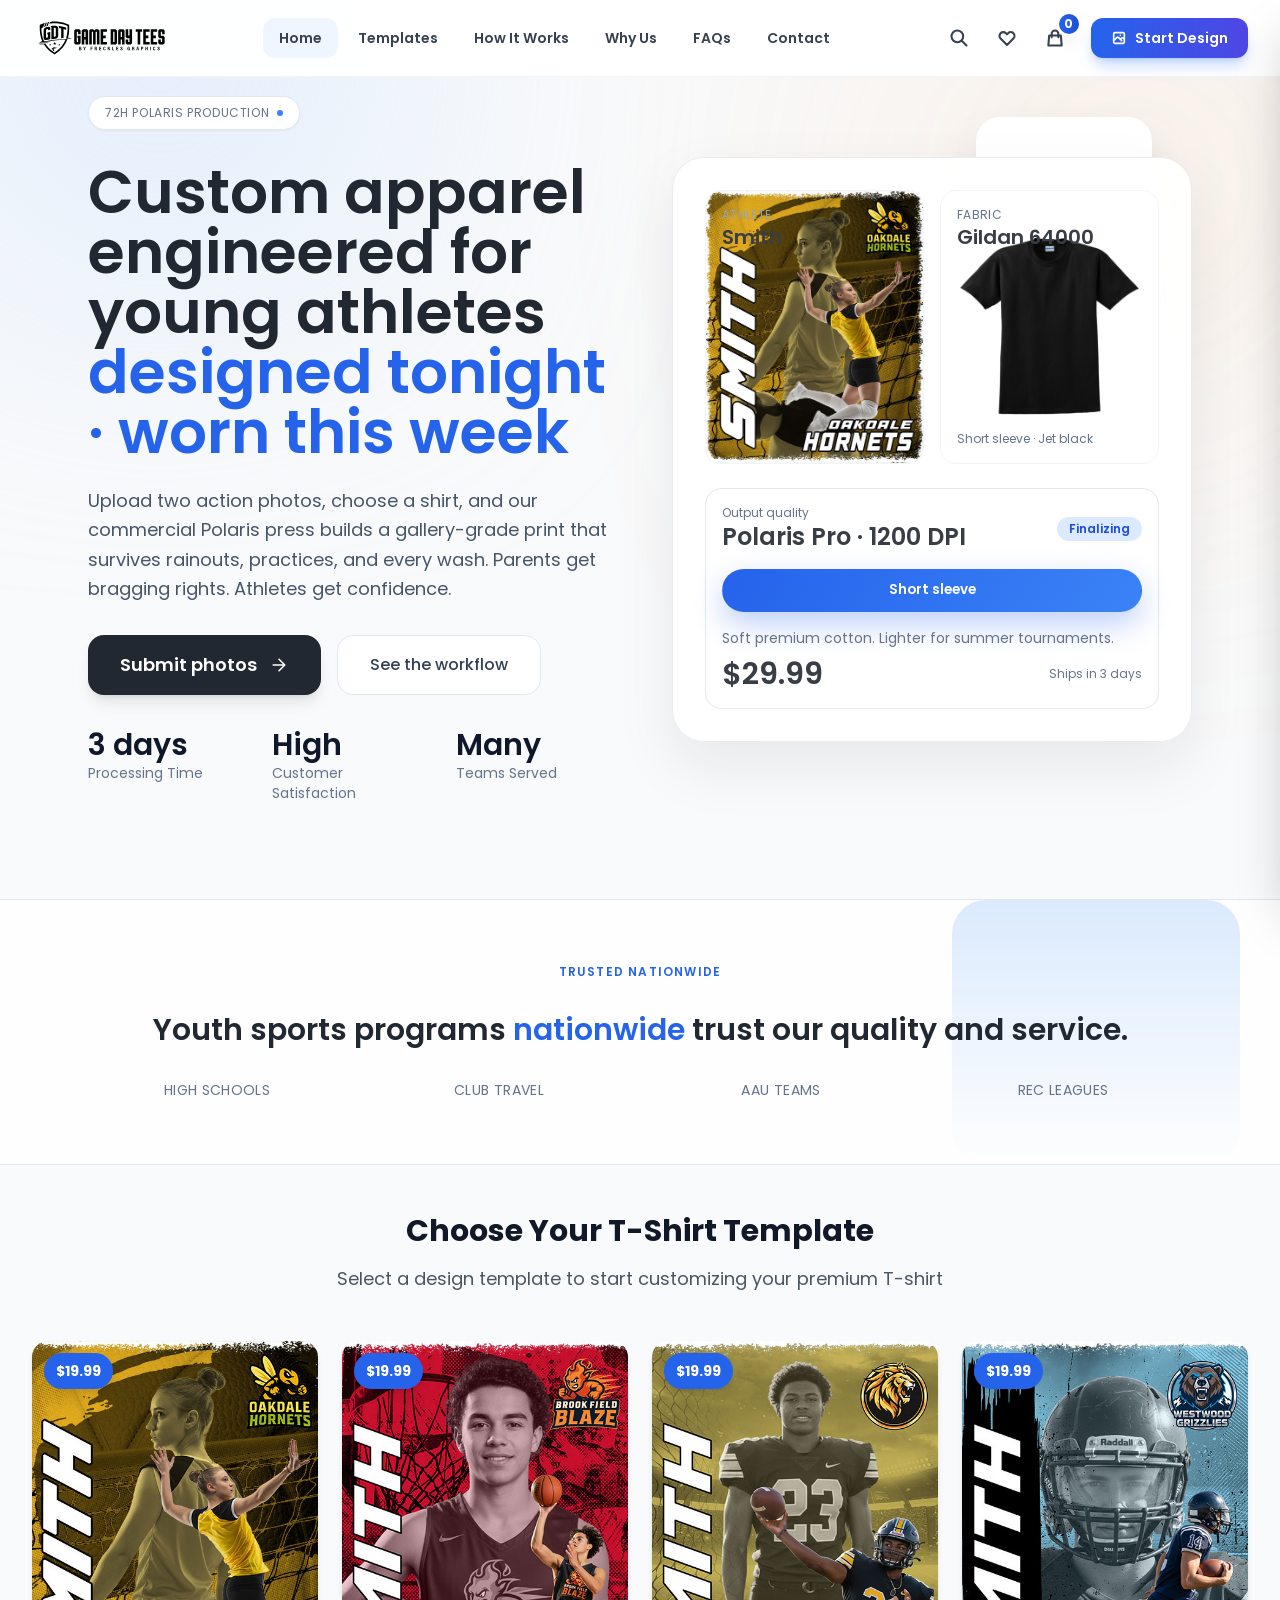
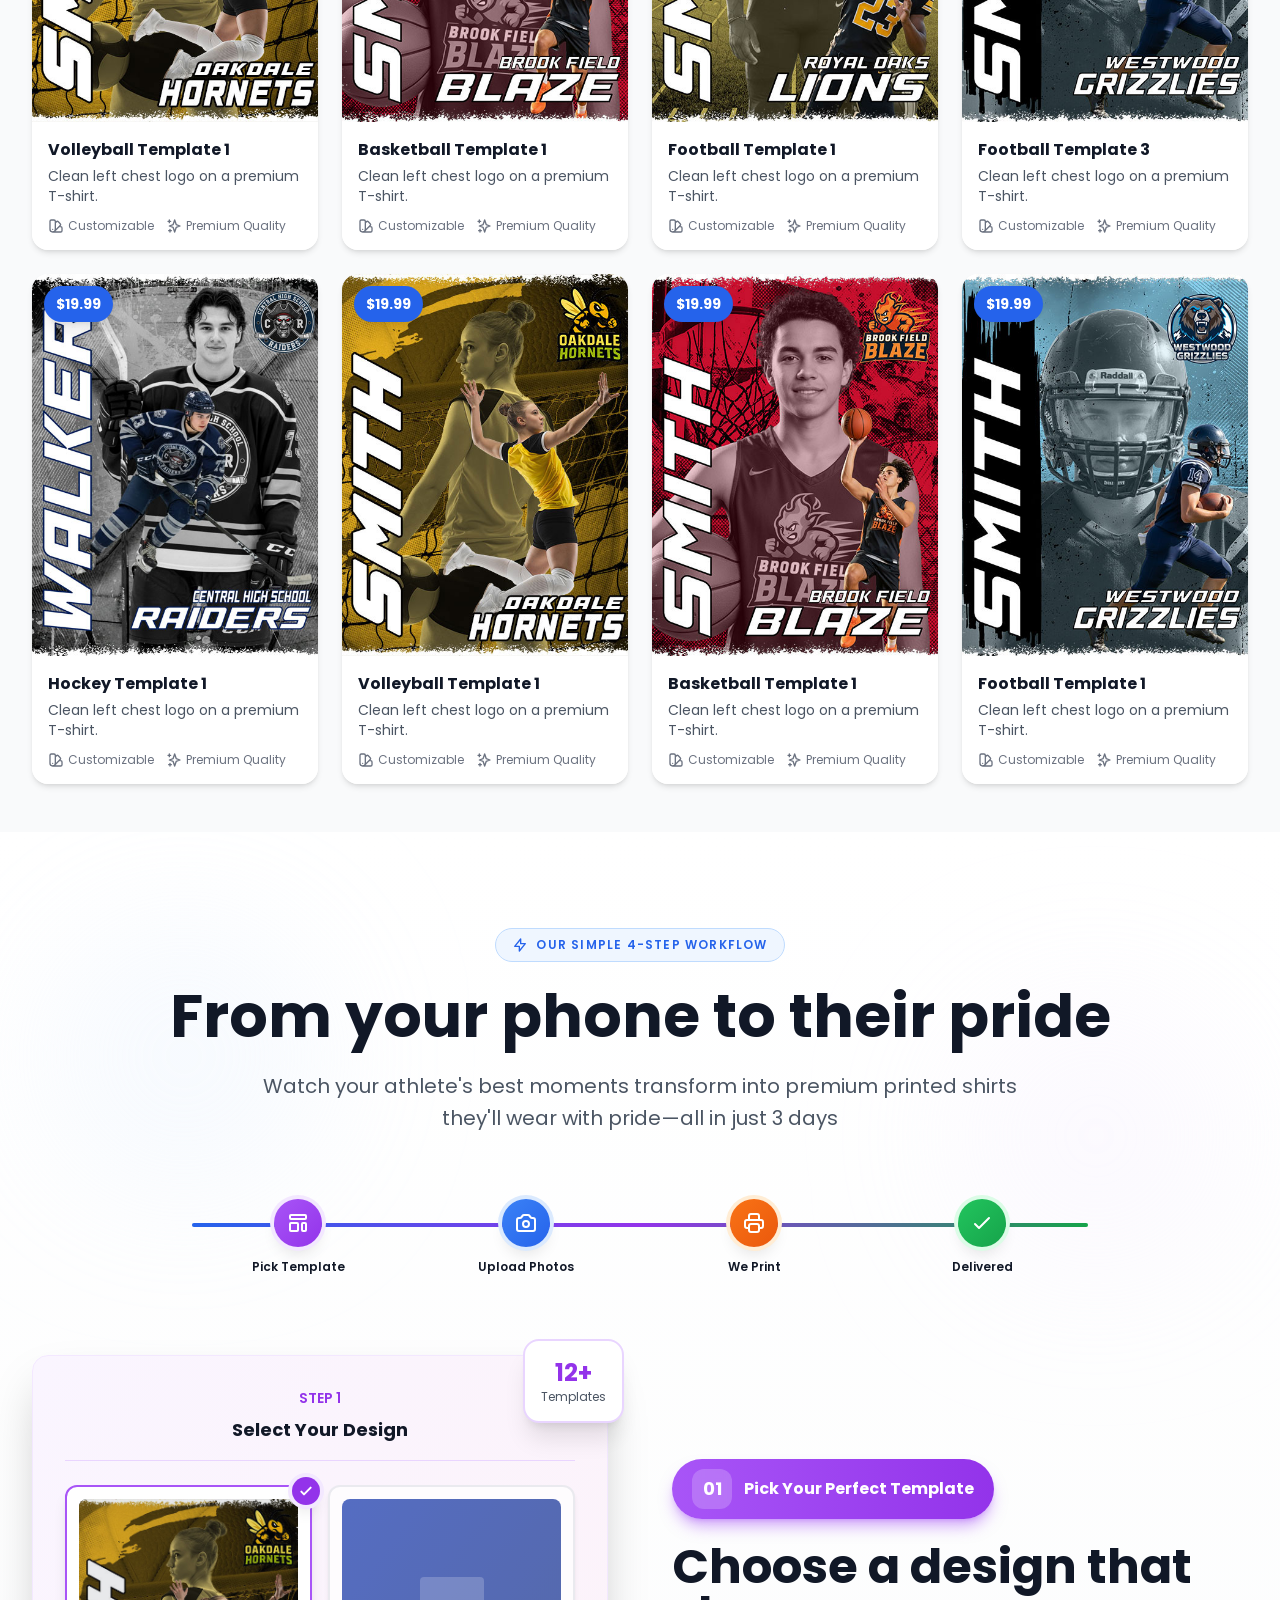
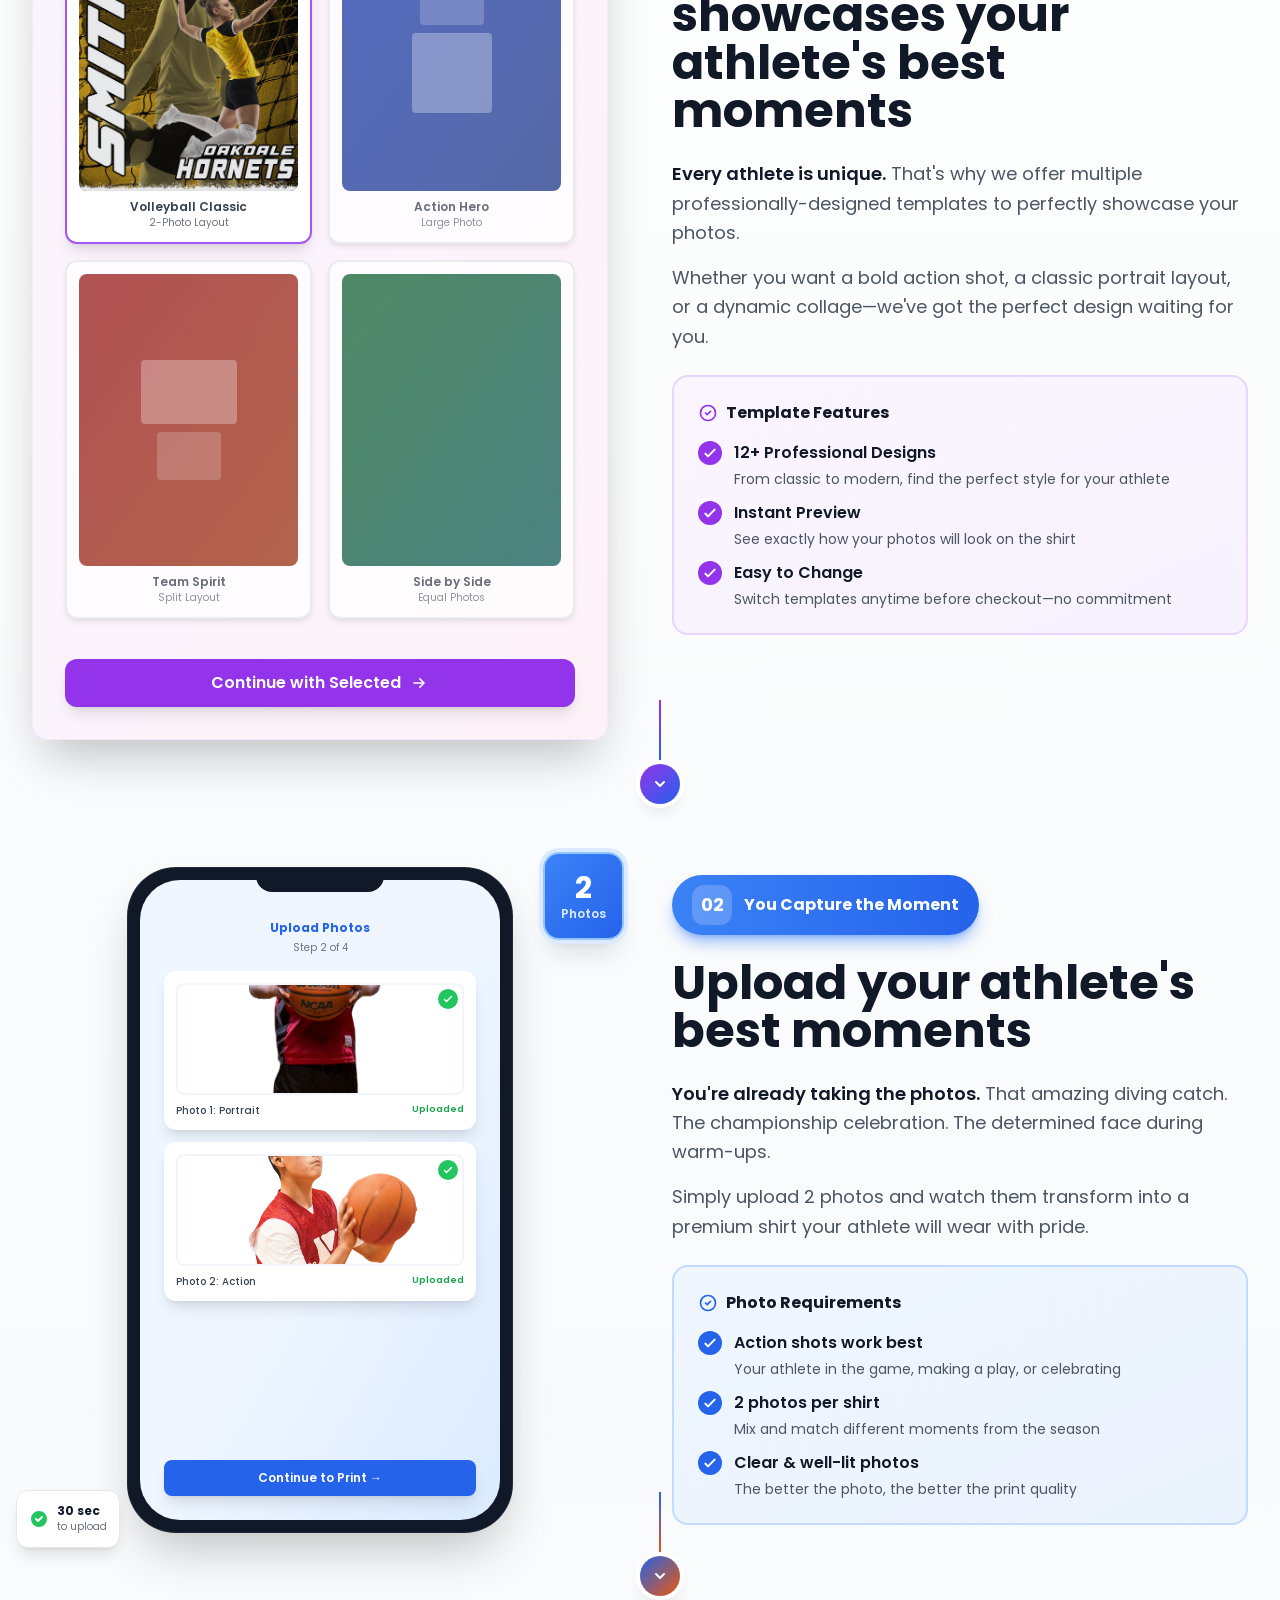
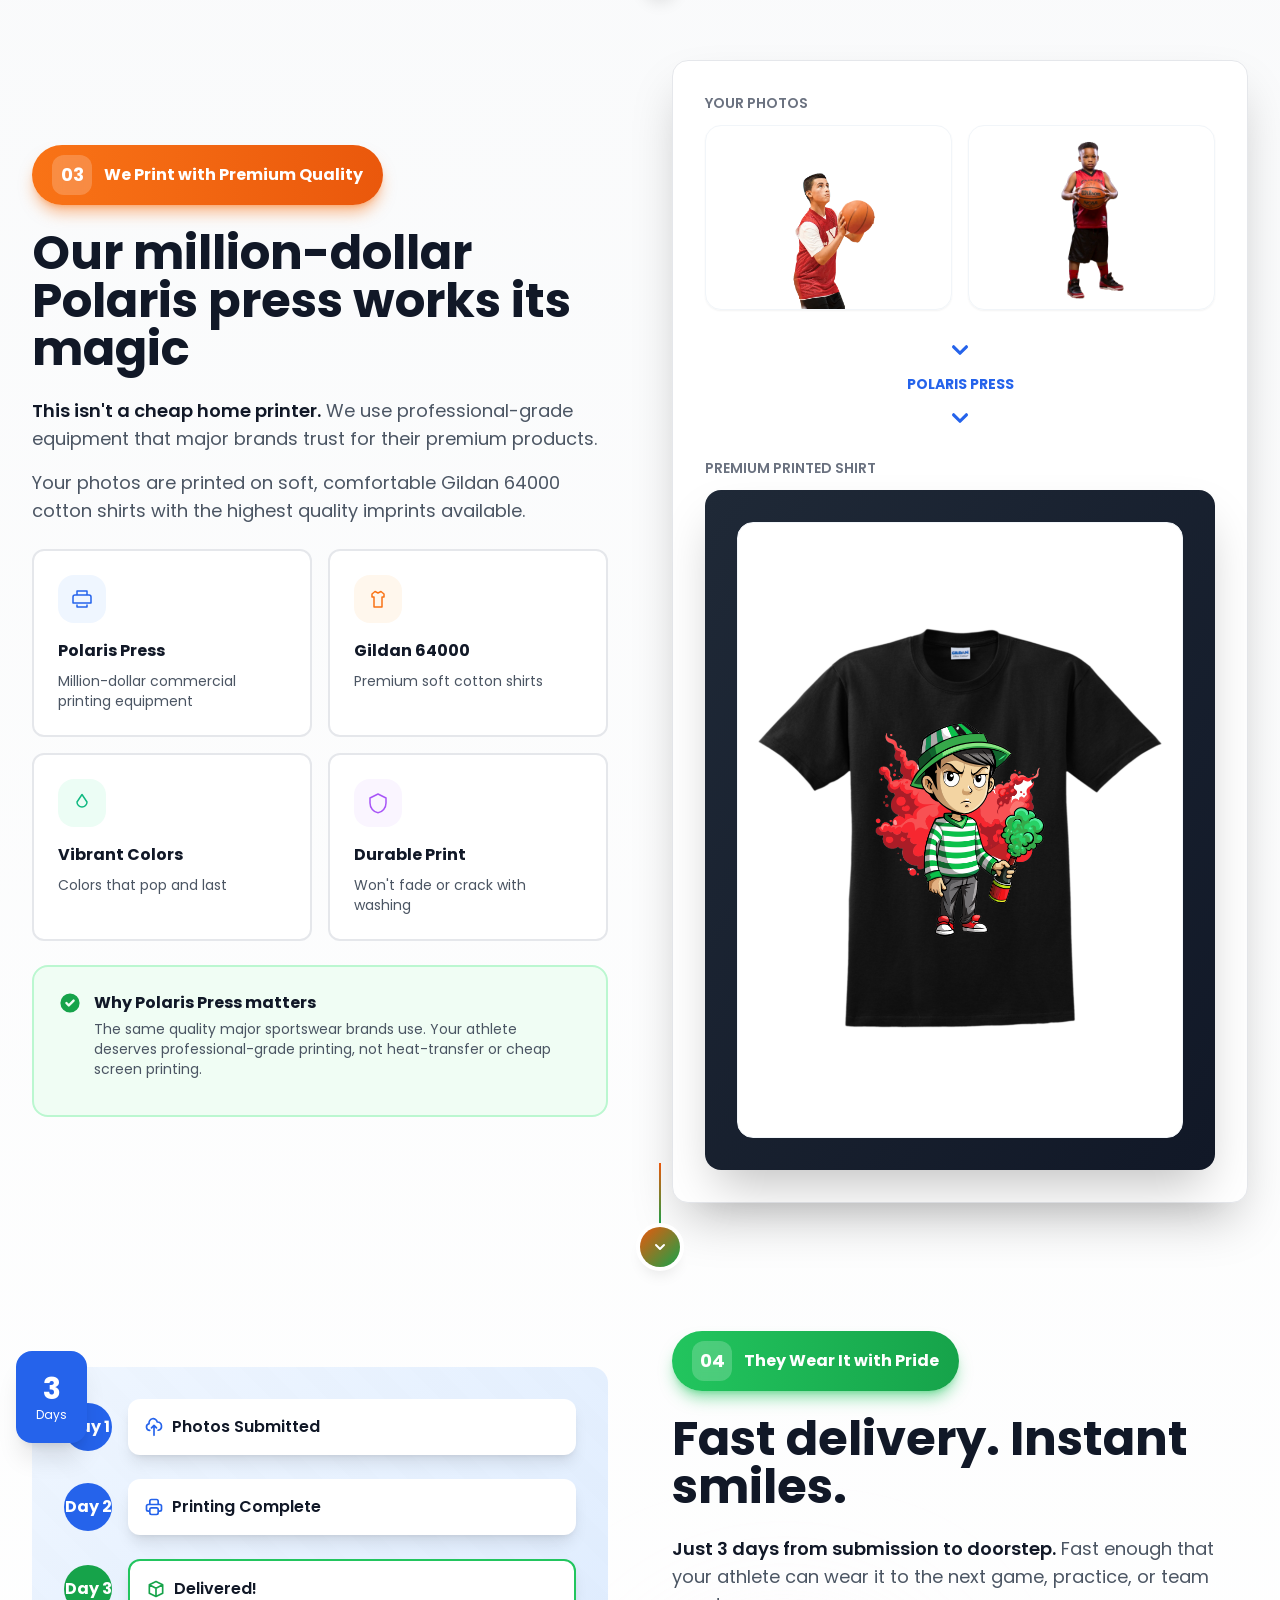
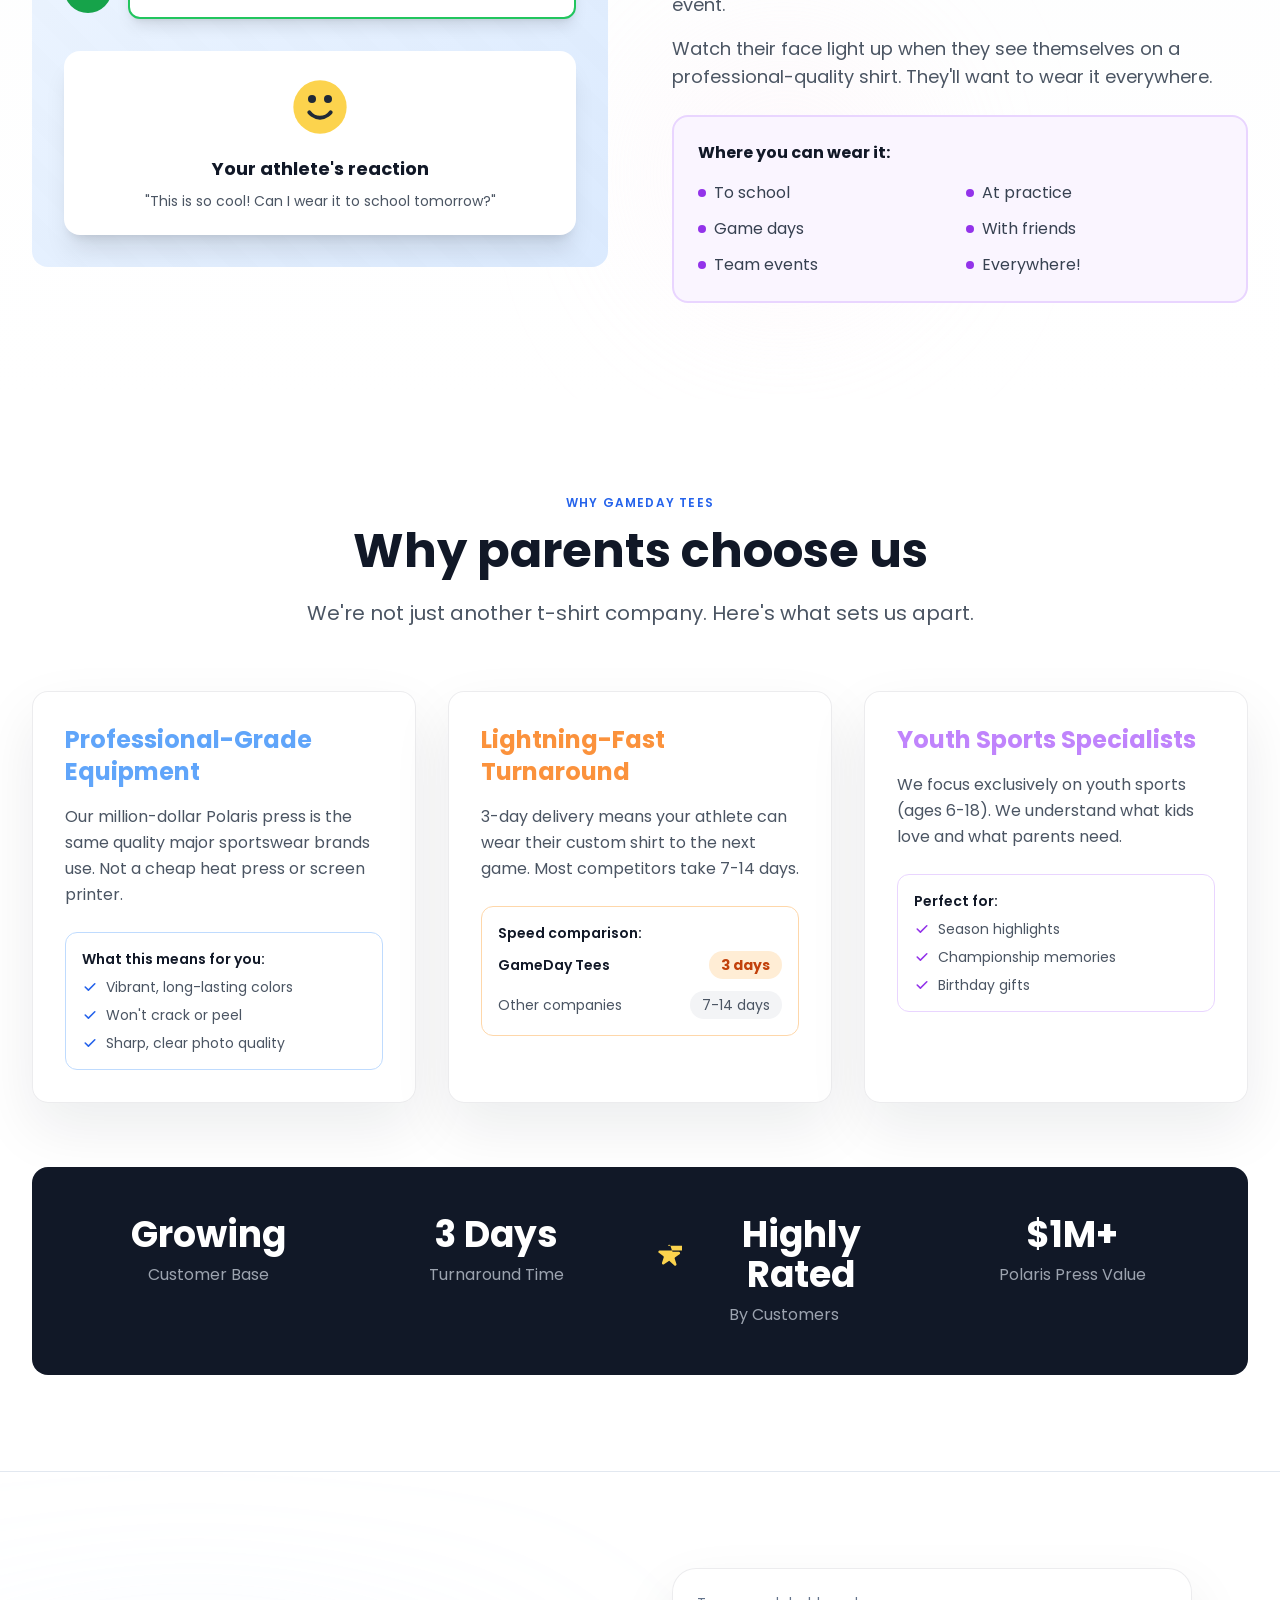
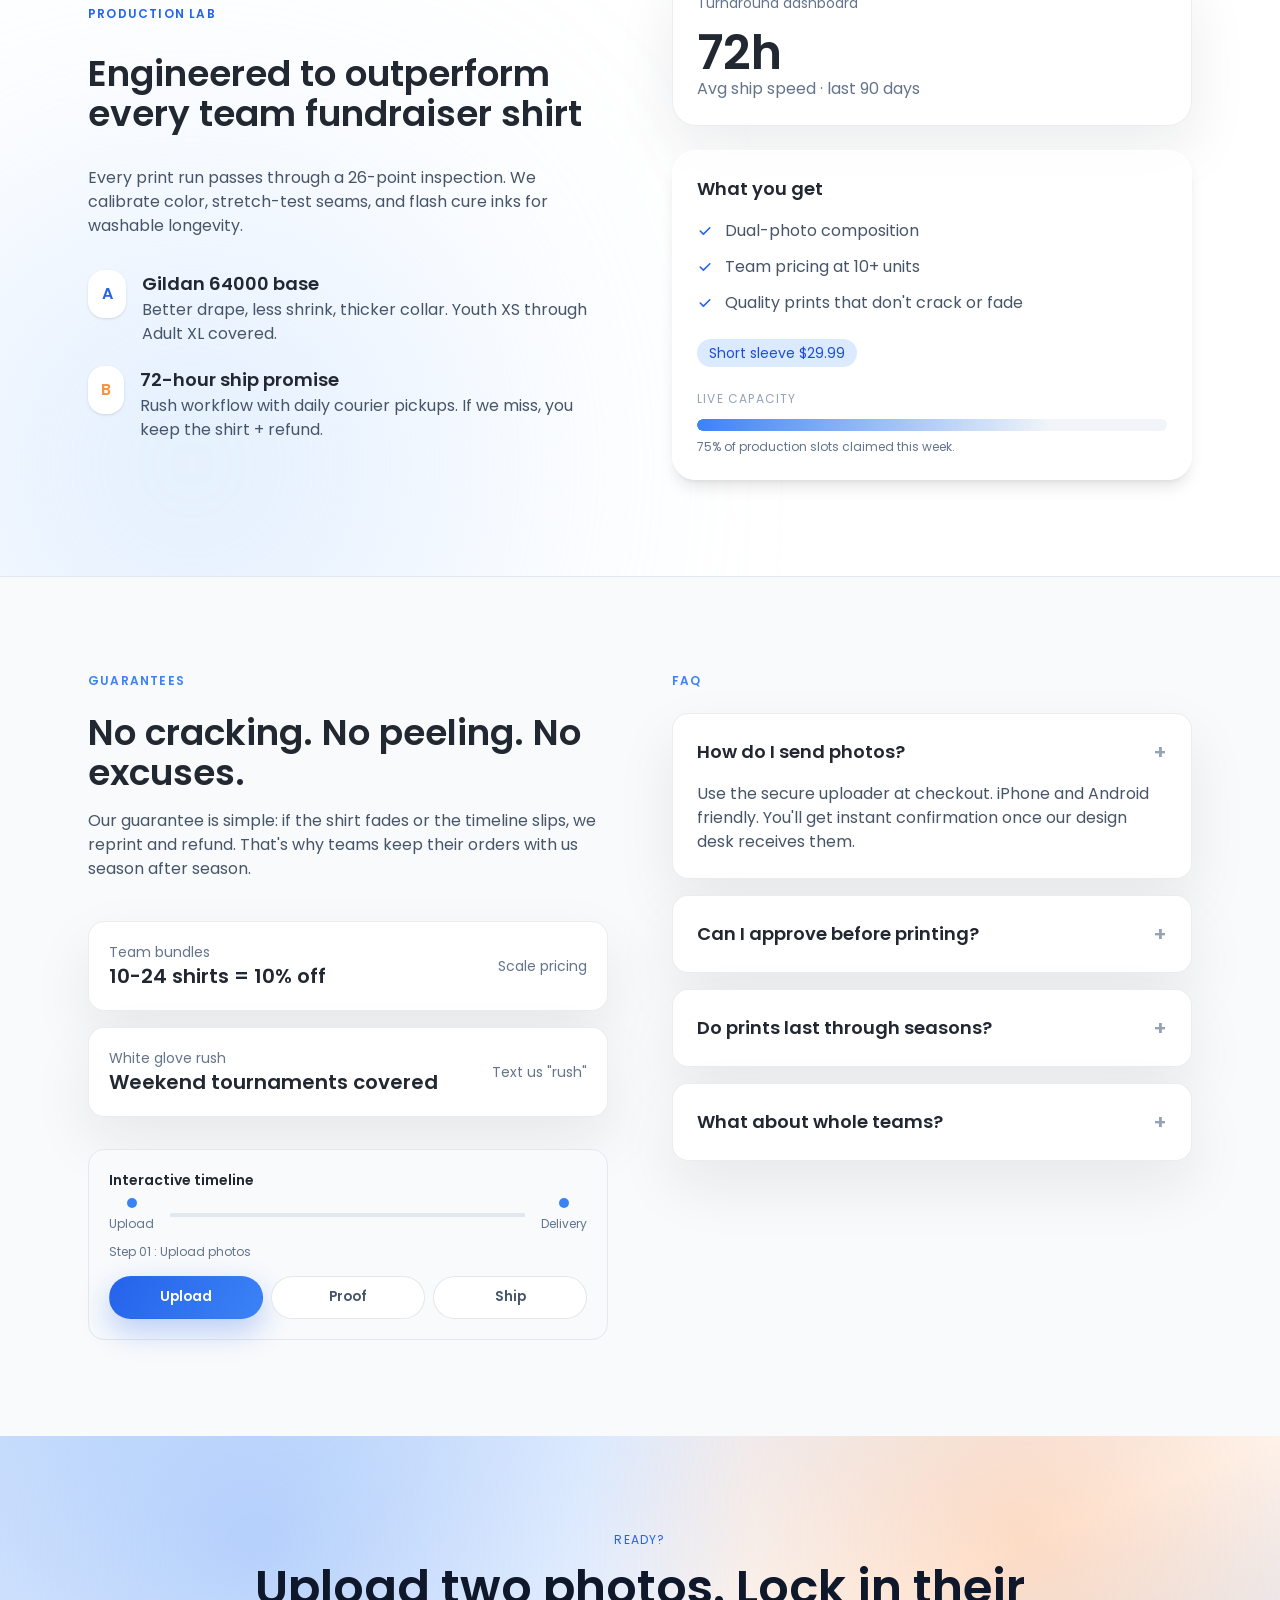
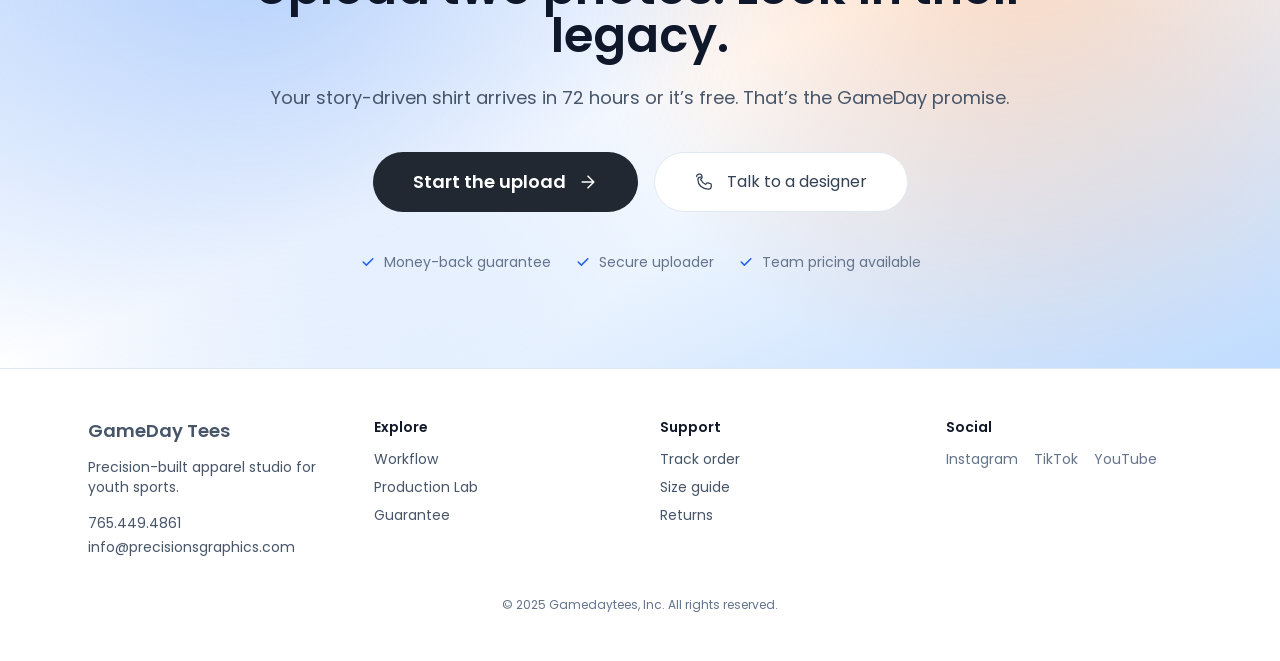
==== commit 09fc84a5: "Update index.html" ====
--- a/index.html
+++ b/index.html
@@ -249,7 +249,7 @@
                 </div>
                 <div class="grid grid-cols-1 gap-6 text-sm text-center sm:grid-cols-3 sm:gap-8 sm:text-left animate-on-scroll" data-animate="fade-left">
                     <div>
-                        <p class="text-3xl font-semibold text-ink">Fast</p>
+                        <p class="text-3xl font-semibold text-ink"><span data-count="3">3</span> days</p>
                         <p class="text-slate-500">Processing Time</p>
                     </div>
                     <div>
@@ -1939,3 +1939,4 @@
     </script>
 </body>
 </html>
+
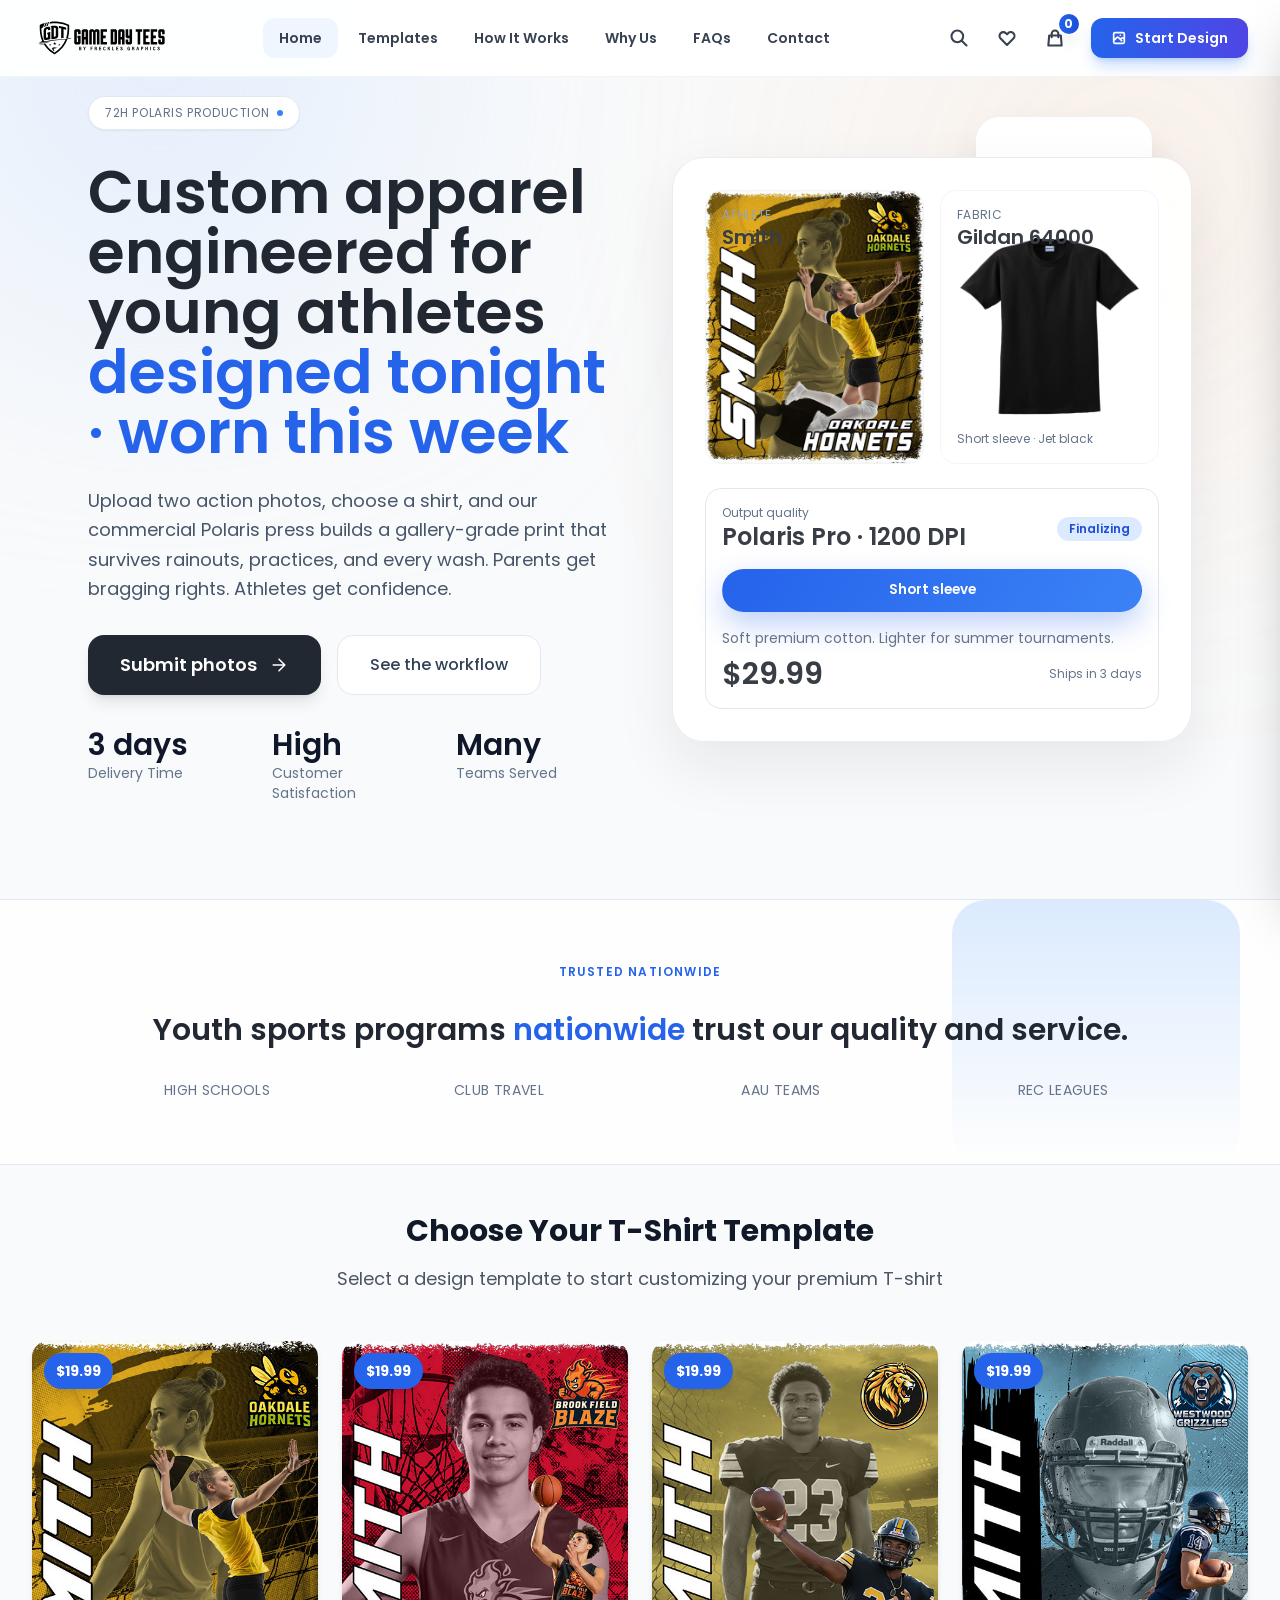
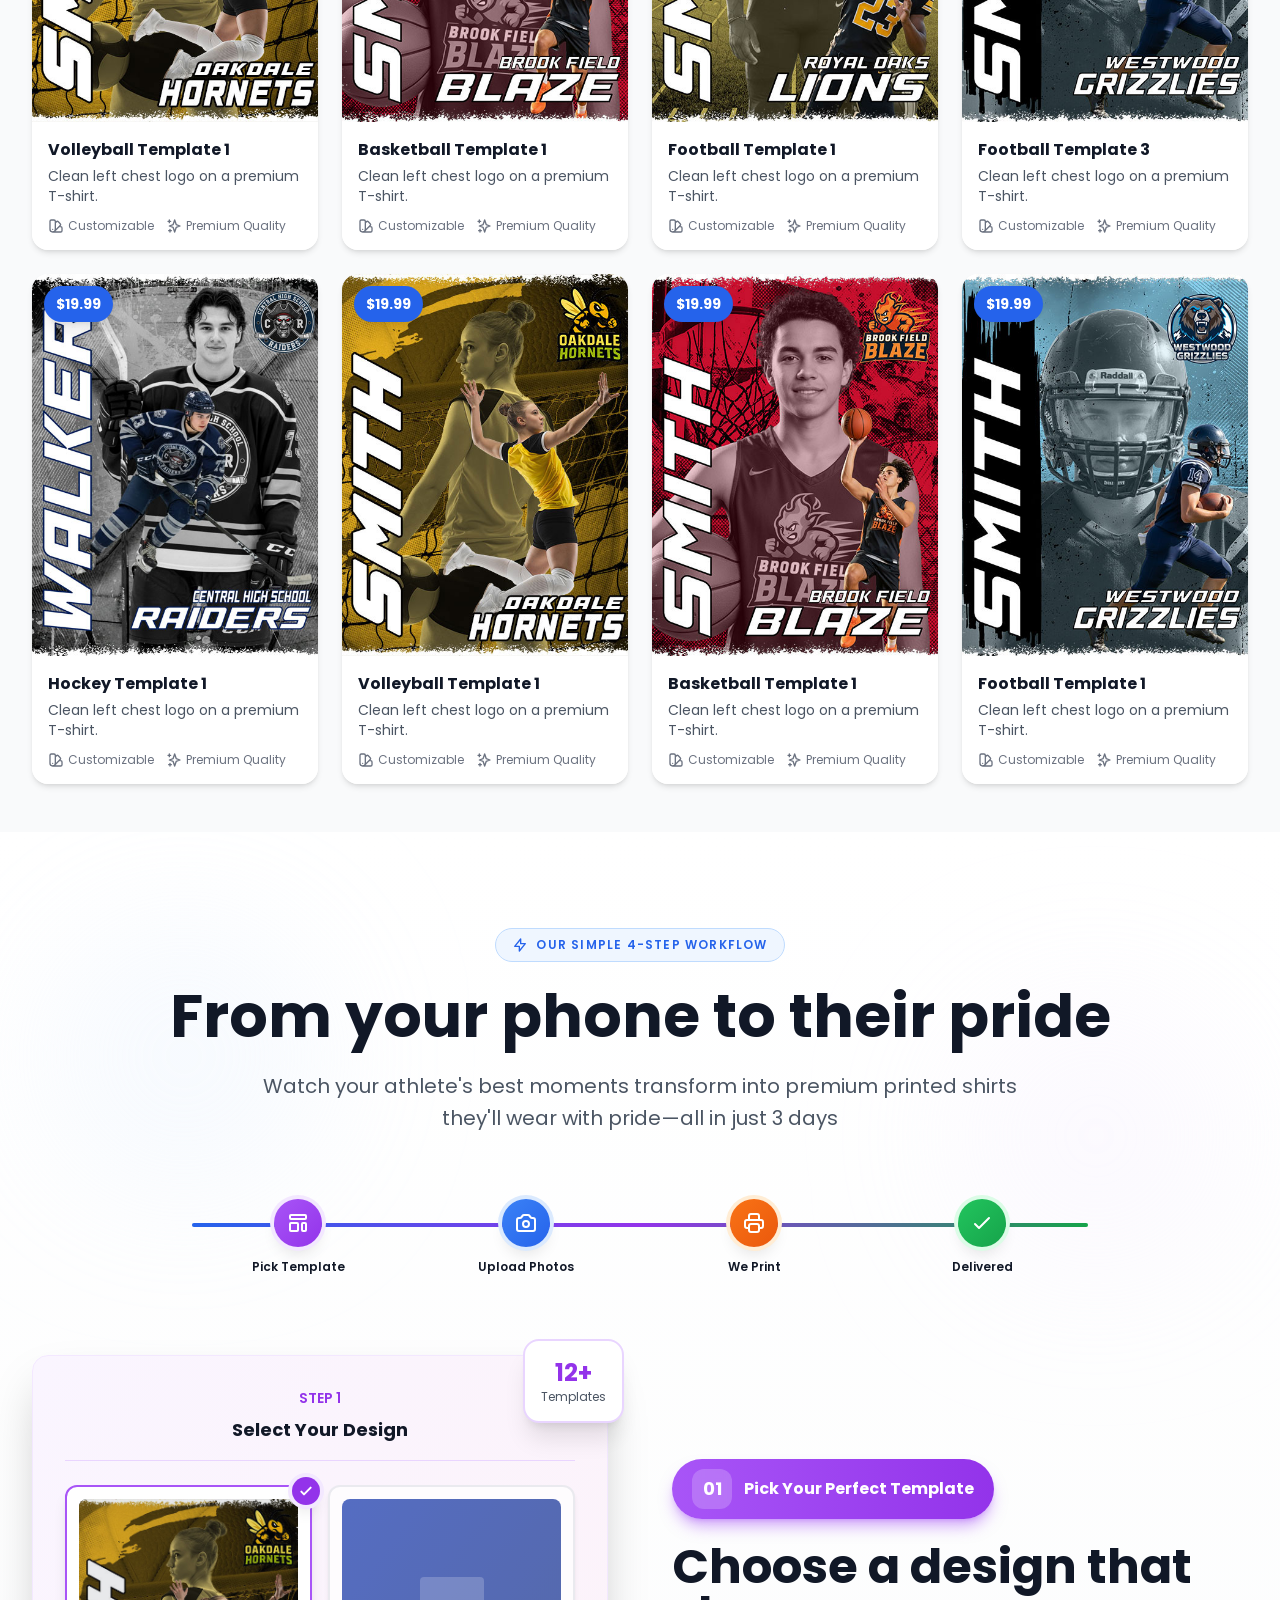
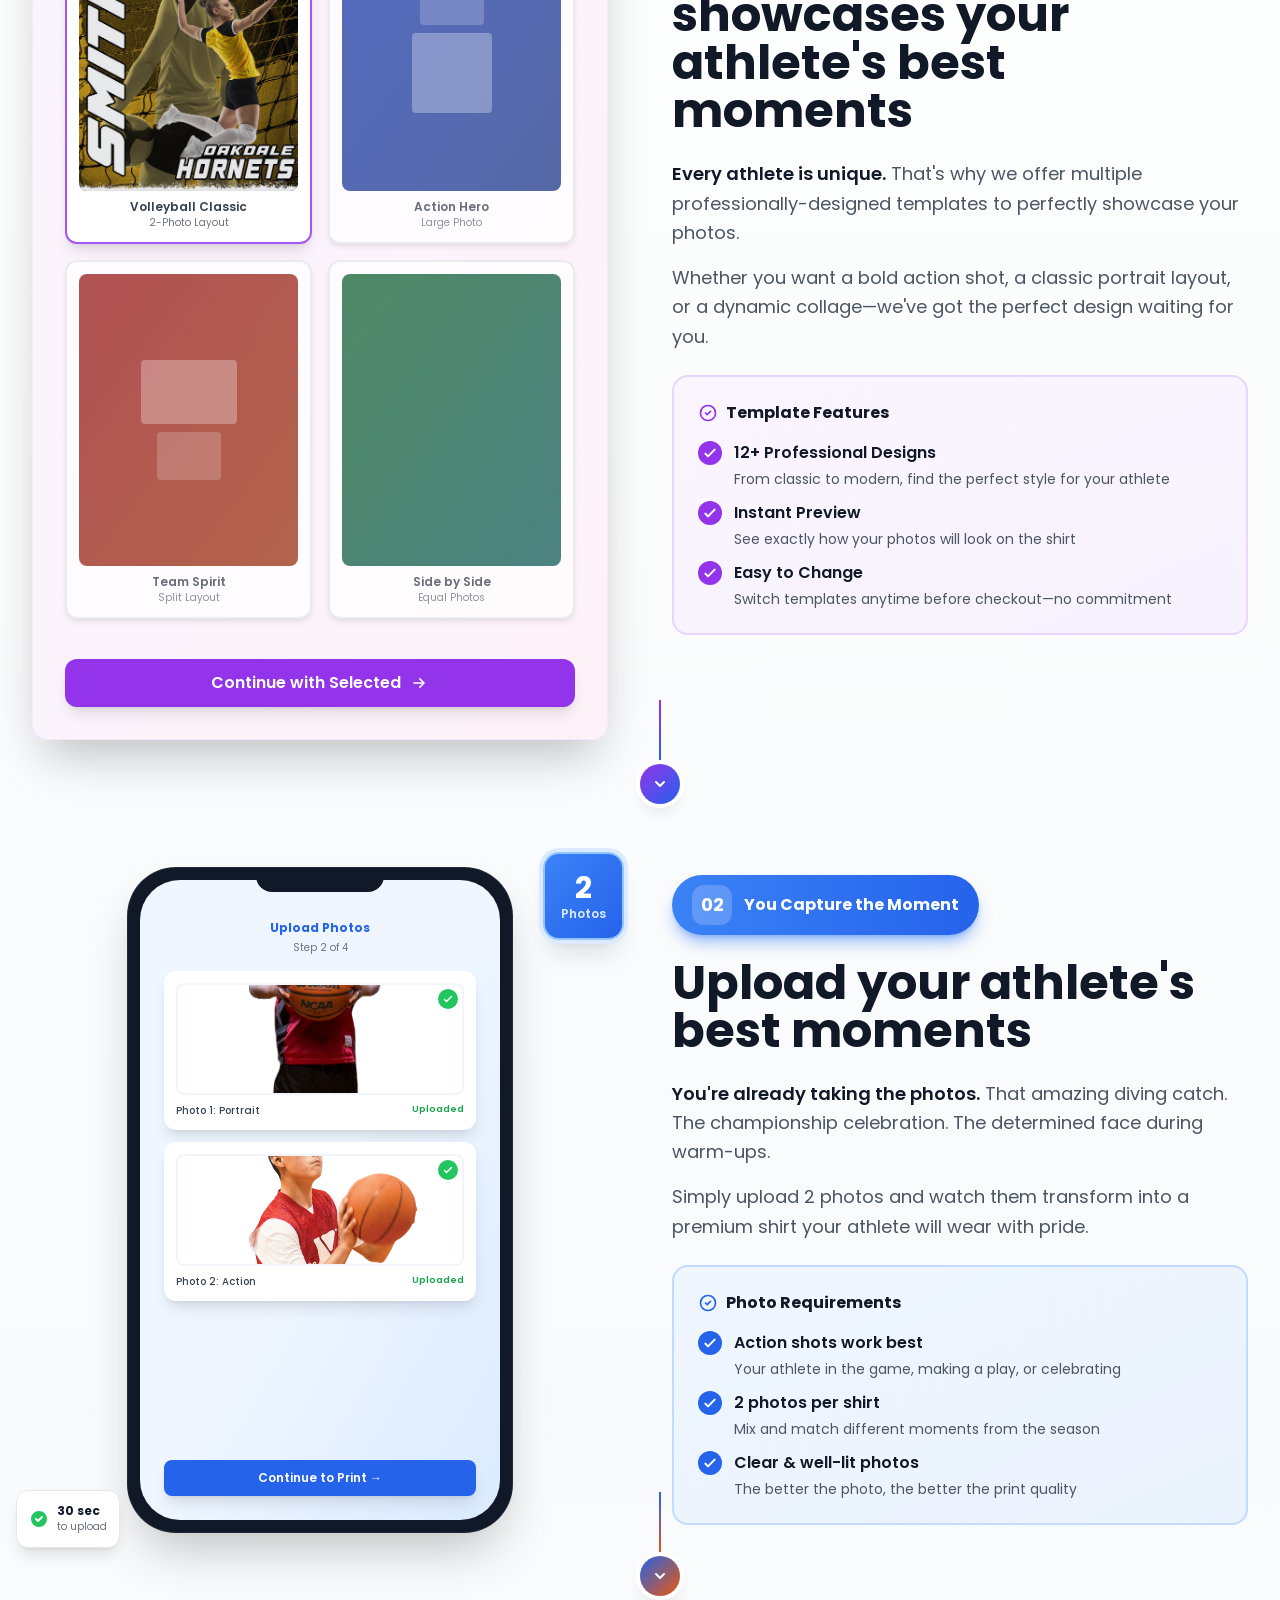
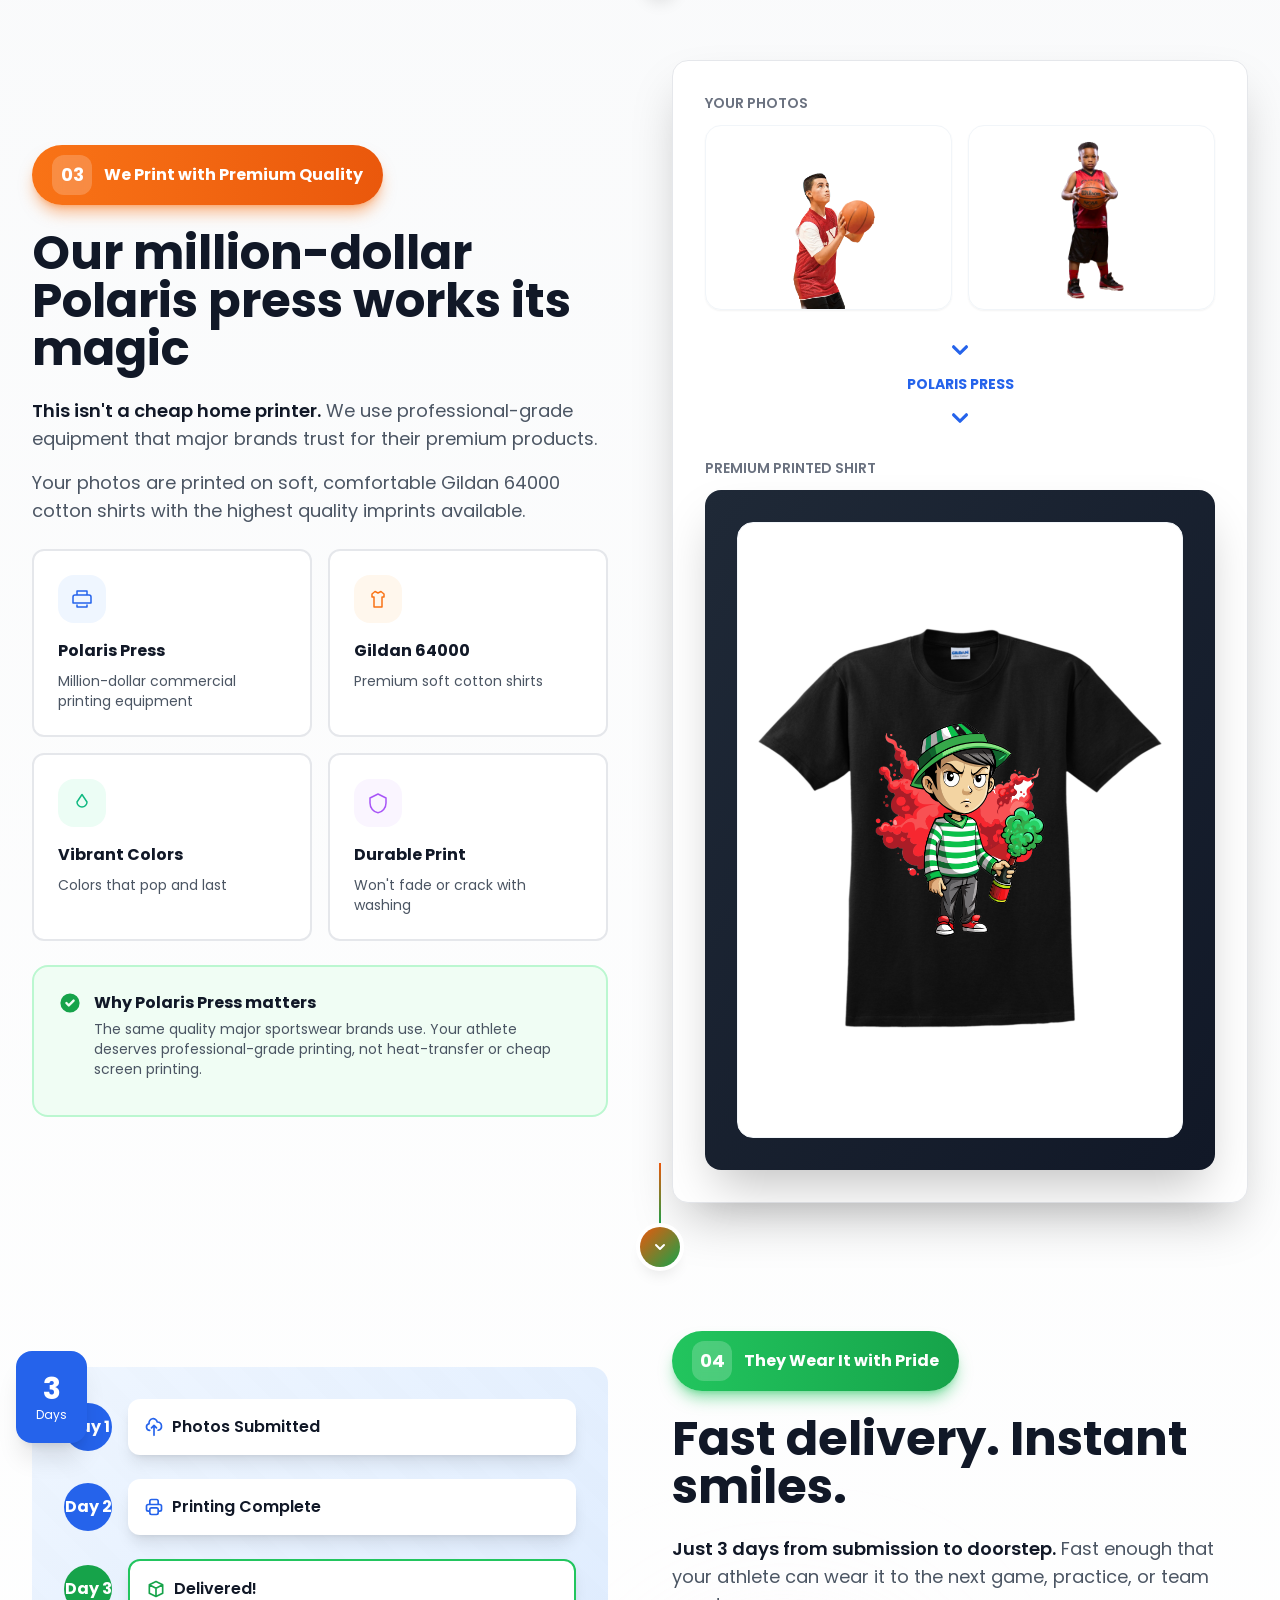
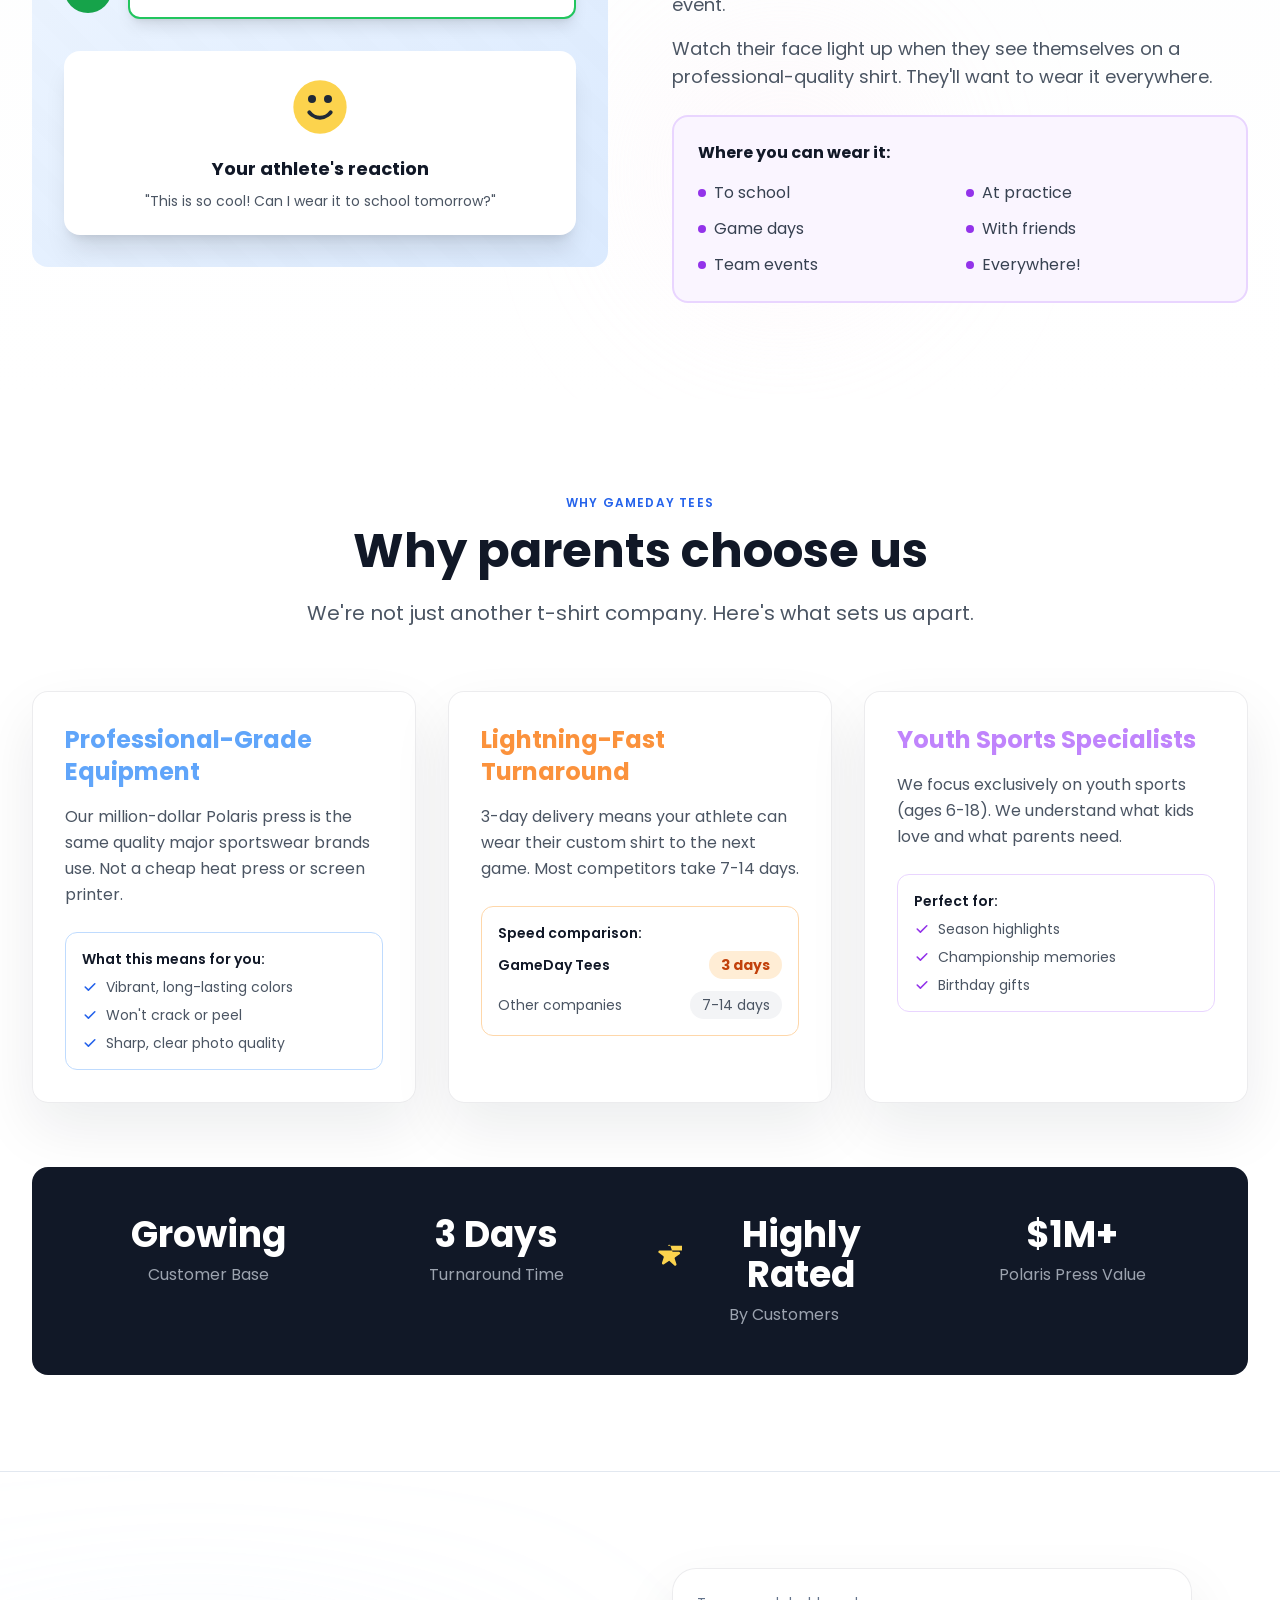
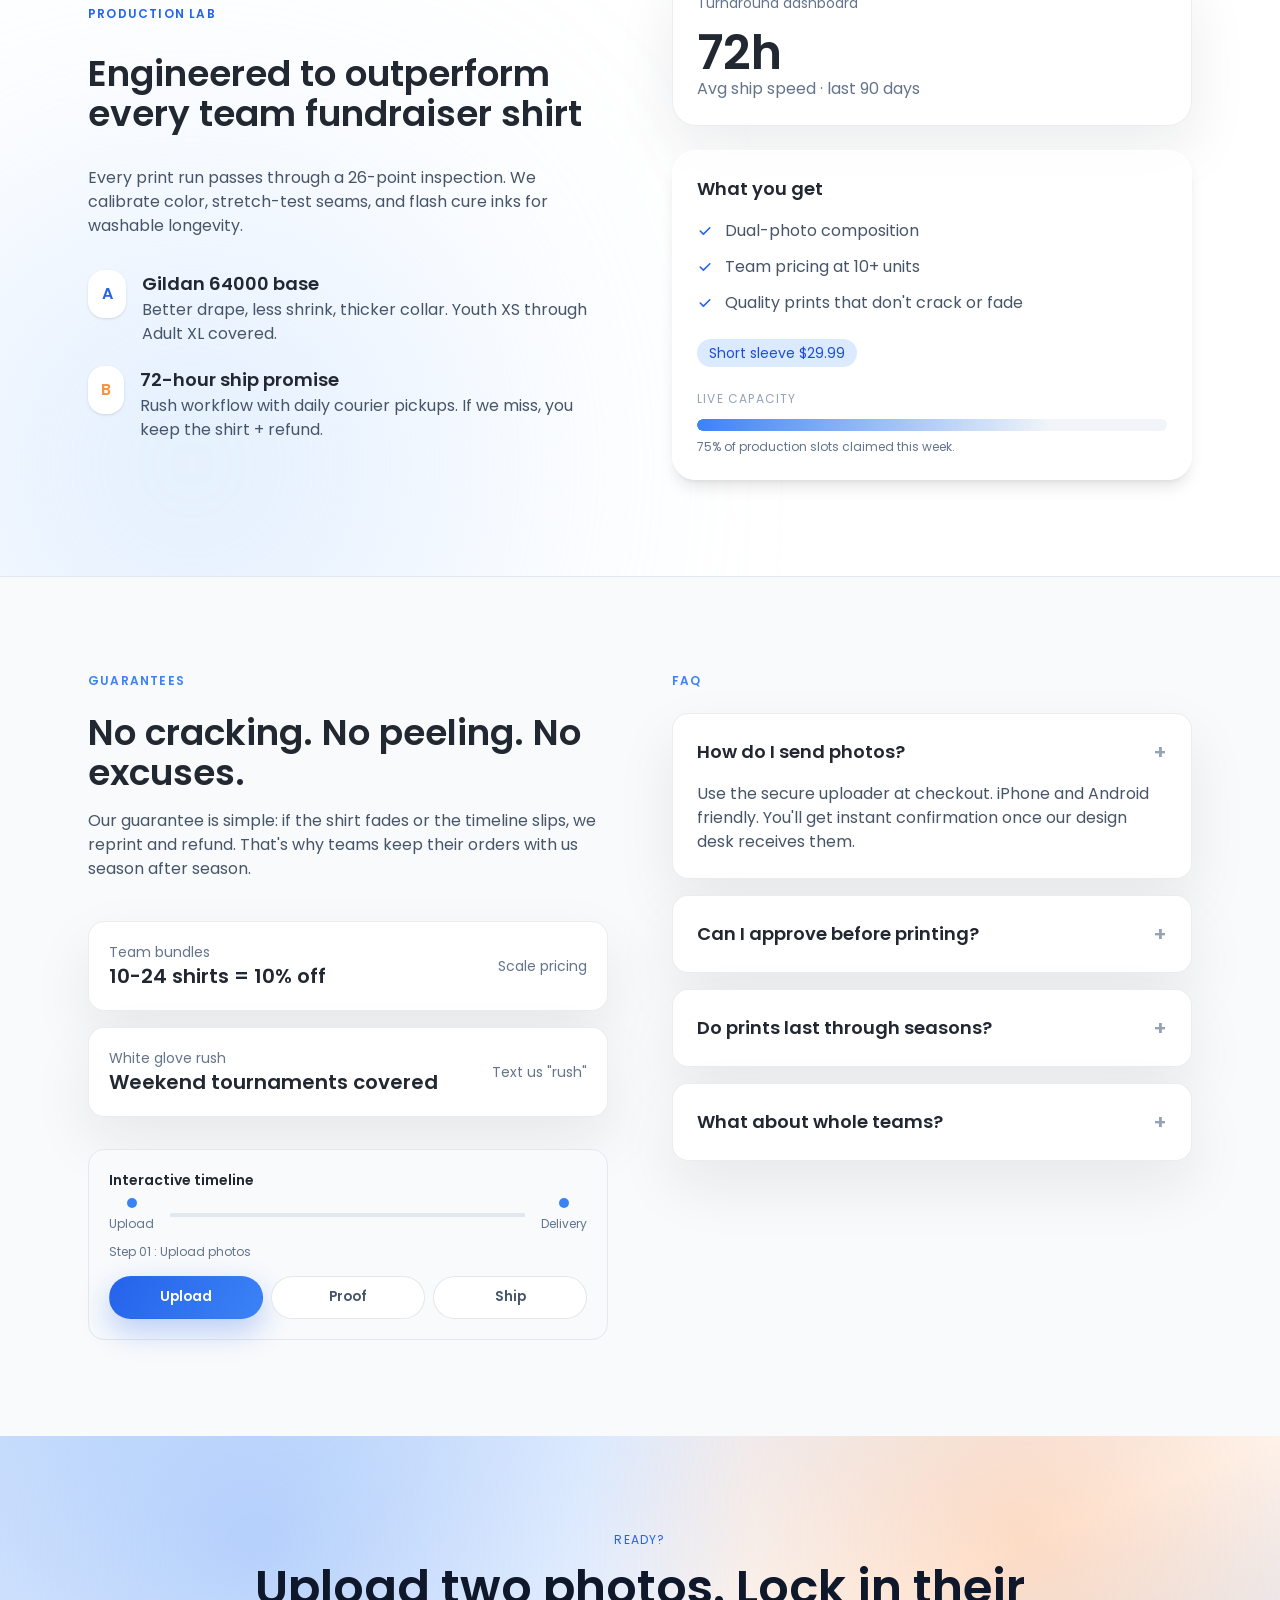
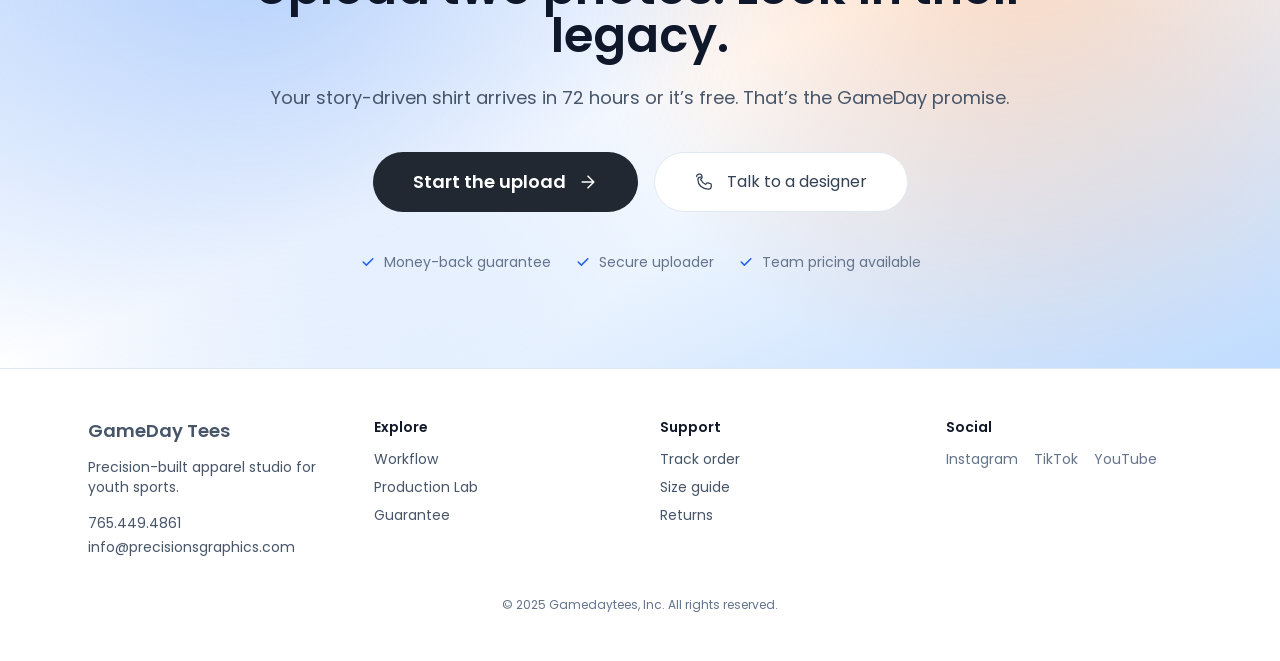
==== commit 607ec485: "Update index.html" ====
--- a/index.html
+++ b/index.html
@@ -250,7 +250,7 @@
                 <div class="grid grid-cols-1 gap-6 text-sm text-center sm:grid-cols-3 sm:gap-8 sm:text-left animate-on-scroll" data-animate="fade-left">
                     <div>
                         <p class="text-3xl font-semibold text-ink"><span data-count="3">3</span> days</p>
-                        <p class="text-slate-500">Processing Time</p>
+                        <p class="text-slate-500">Delivery Time</p>
                     </div>
                     <div>
                         <p class="text-3xl font-semibold text-ink">High</p>
@@ -1940,3 +1940,4 @@
 </body>
 </html>
 
+
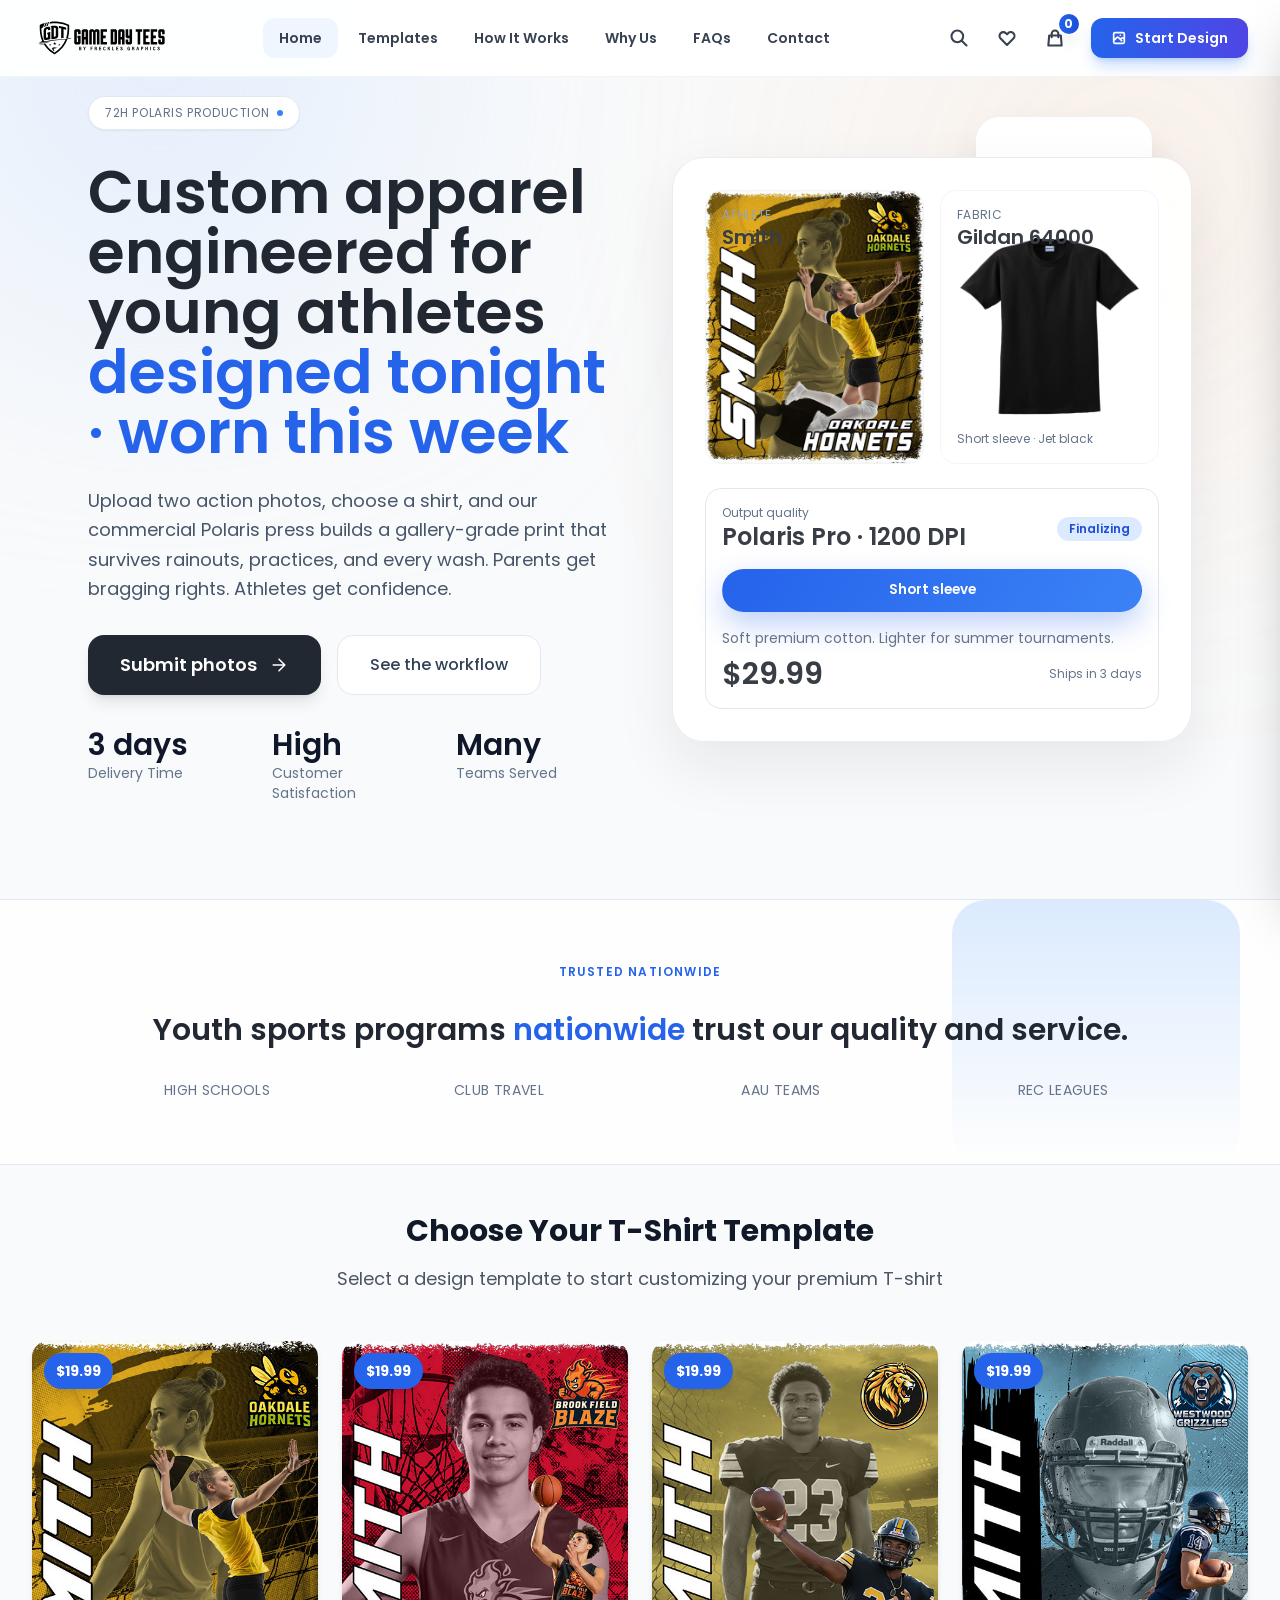
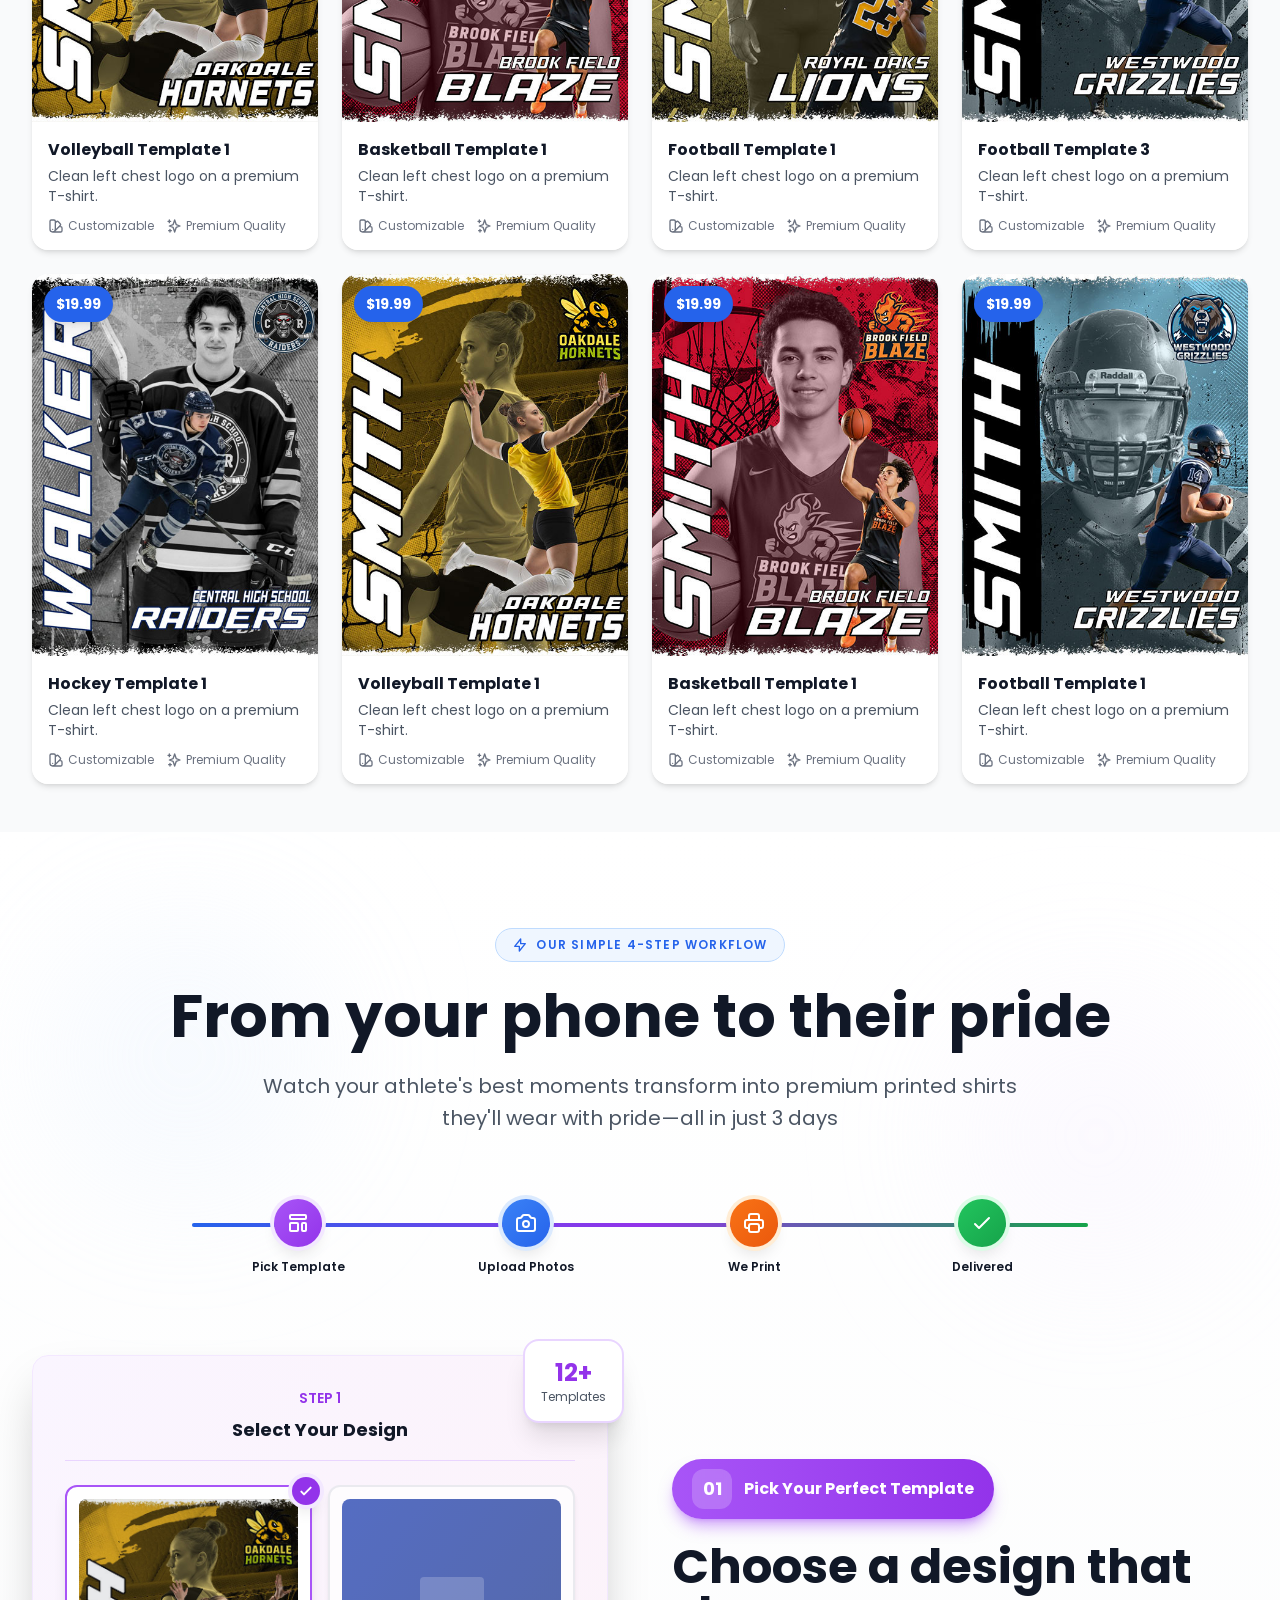
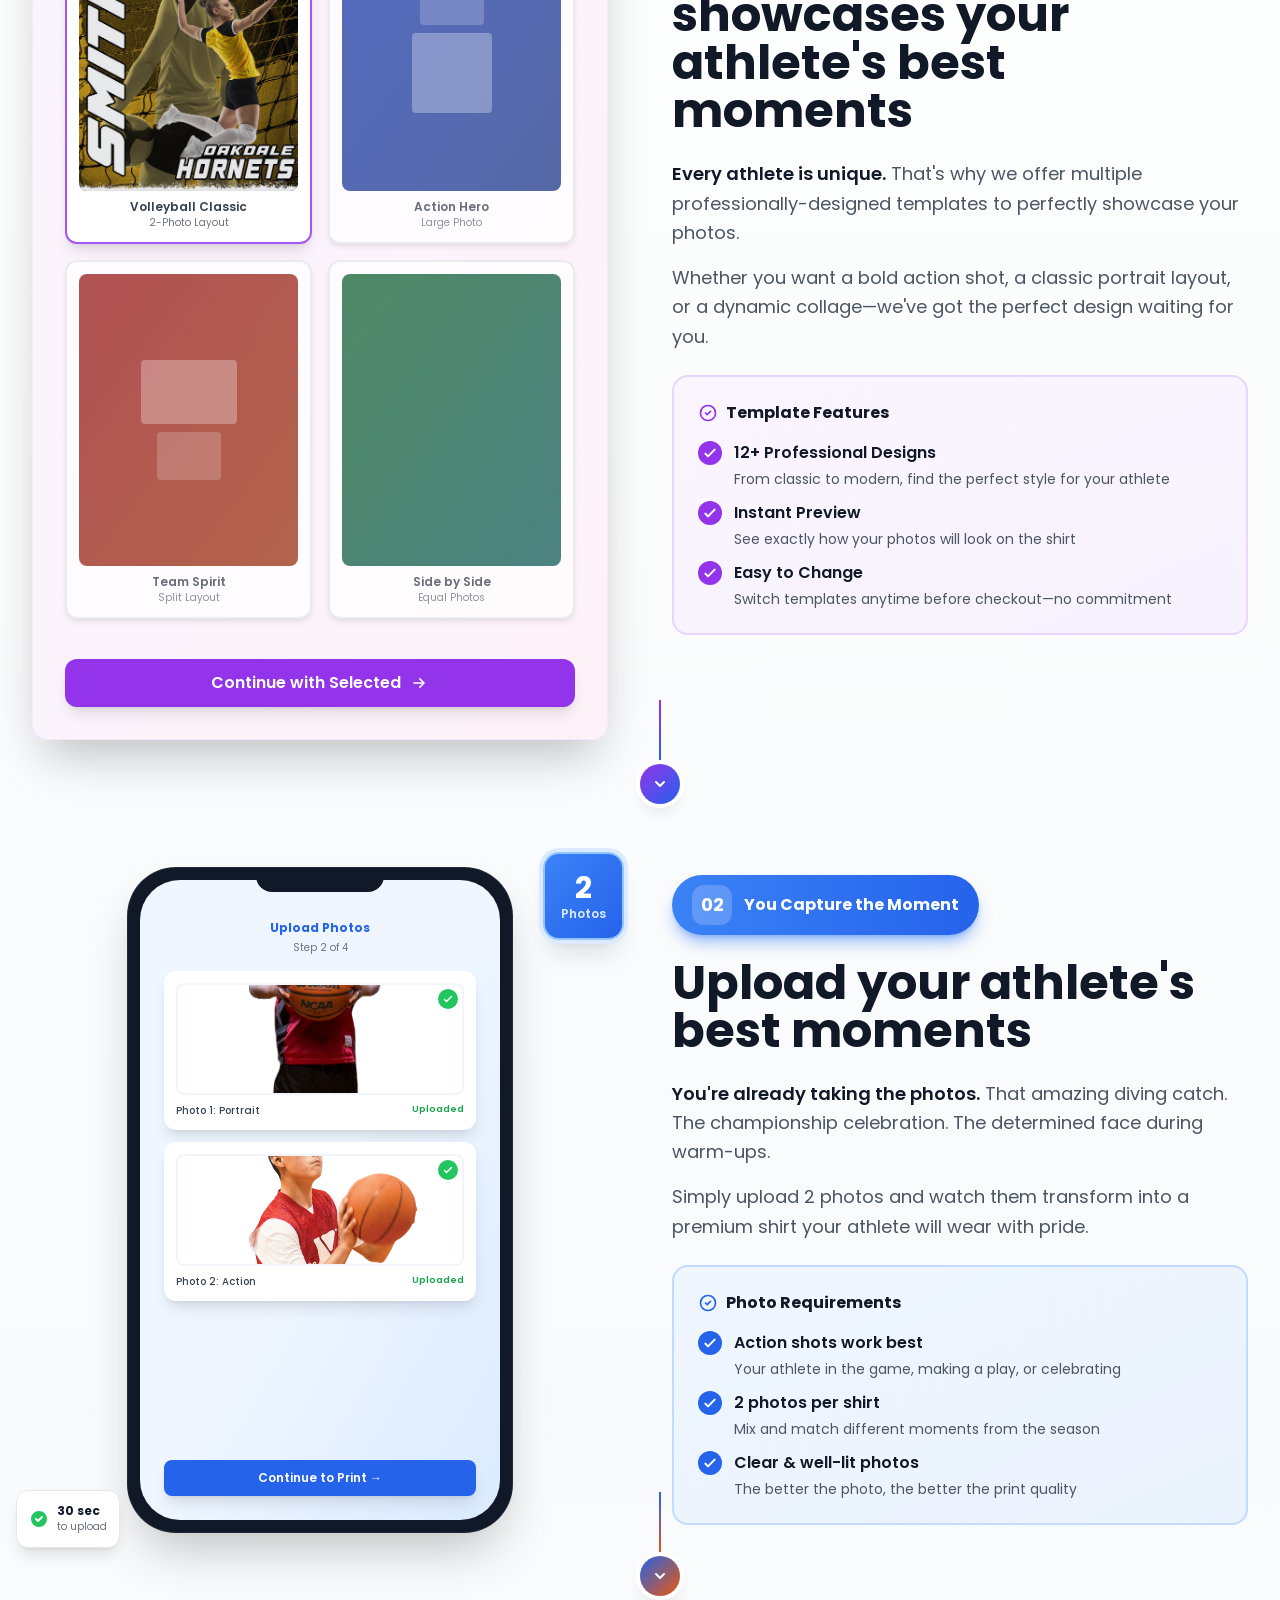
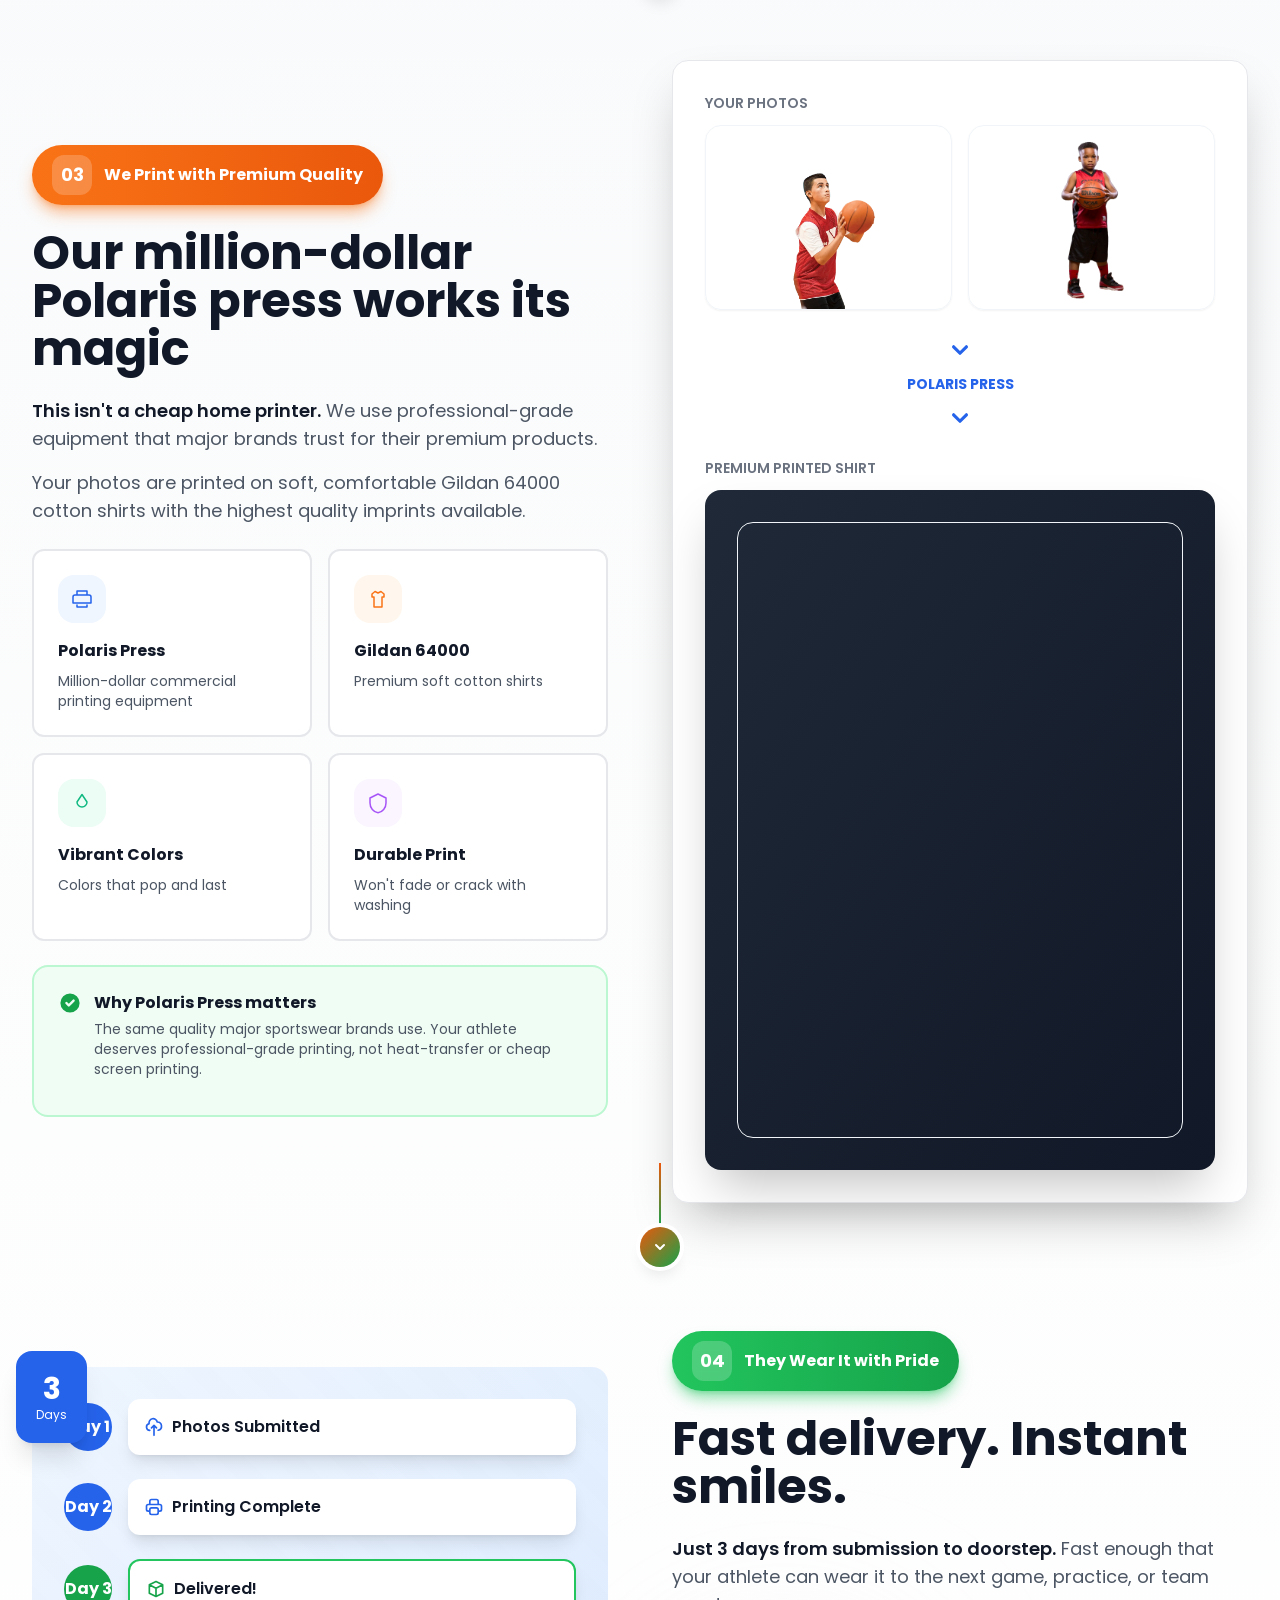
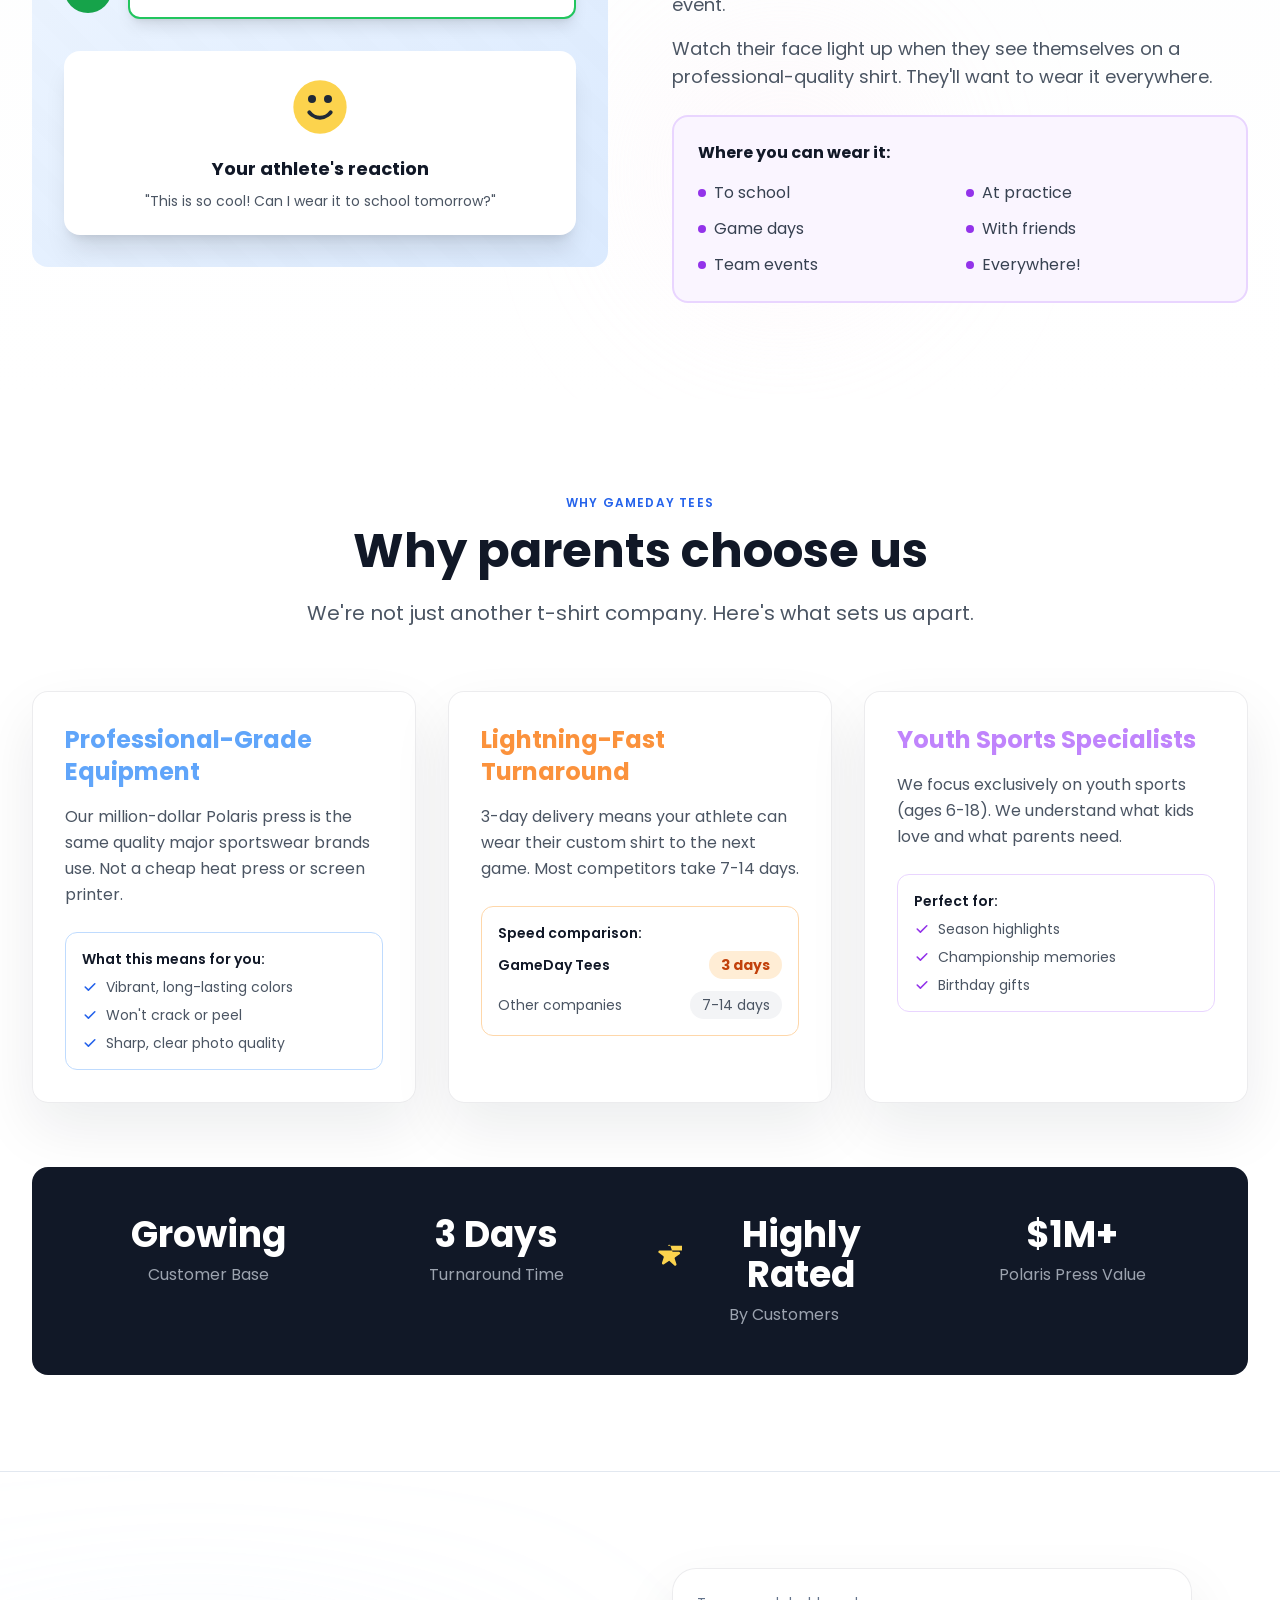
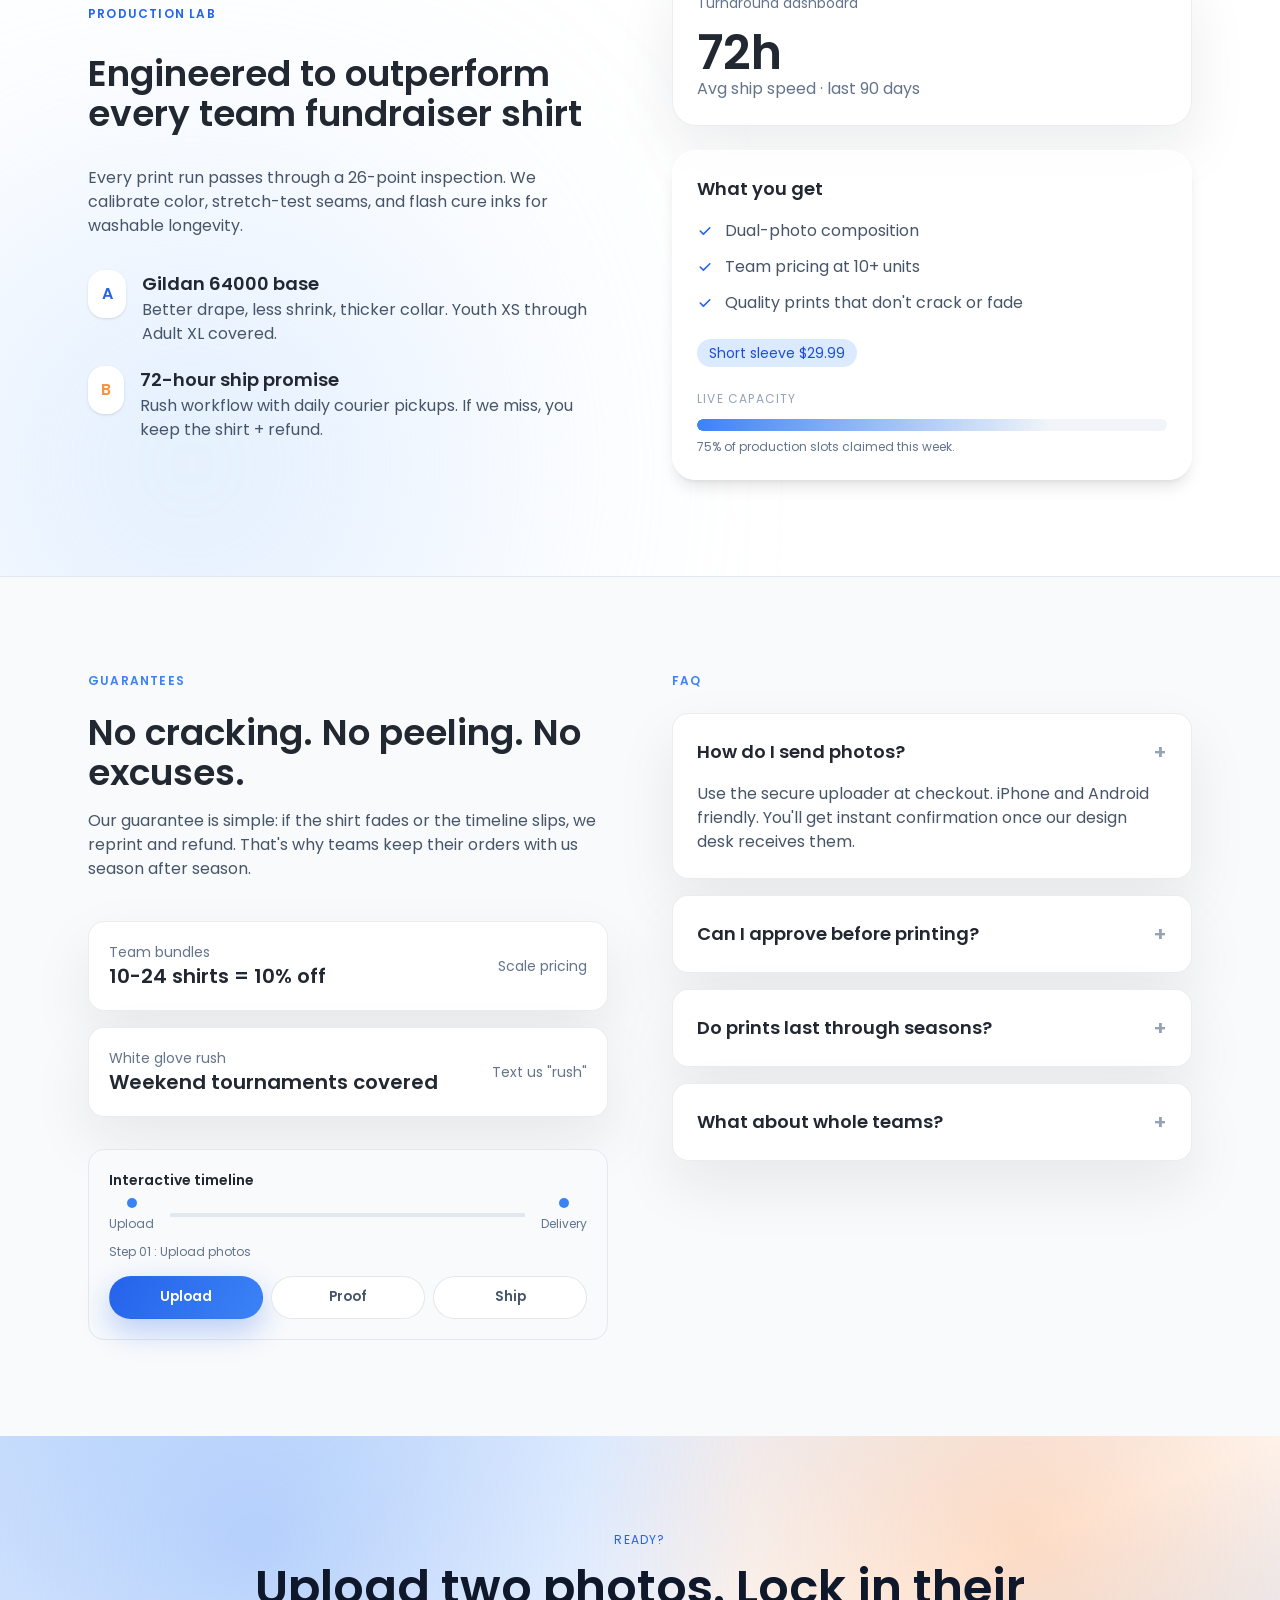
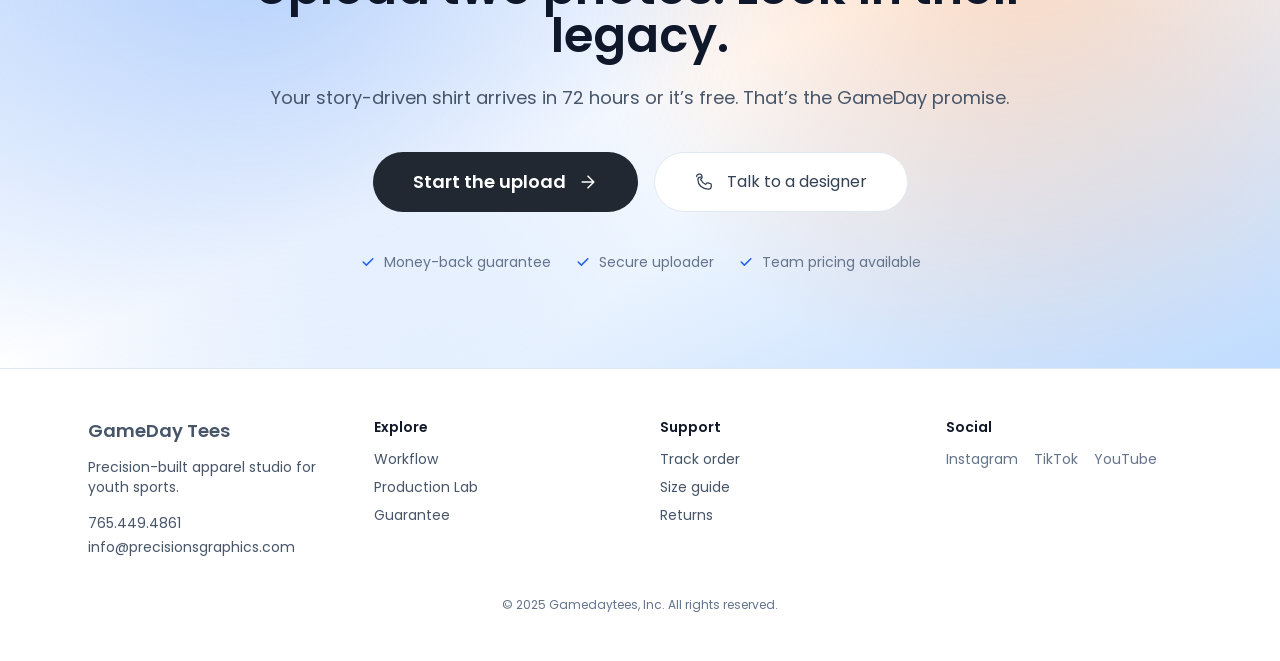
==== commit 23e35b3c: "Update print statement from 'Hello' to 'Goodbye'" ====
--- a/index.html
+++ b/index.html
@@ -891,7 +891,7 @@
                                 <div class="animate-on-scroll">
                                     <div class="text-sm font-semibold text-gray-500 mb-3">PREMIUM PRINTED SHIRT</div>
                                     <div class="aspect-[3/4] bg-gradient-to-br from-gray-800 to-gray-900 rounded-2xl p-6 sm:p-8 flex items-center justify-center relative overflow-hidden shadow-2xl">
-                                        <div class="rounded-2xl border border-slate-100 bg-cover bg-no-repeat bg-center p-10 sm:p-16 lg:p-32 flex flex-col justify-between w-full h-full" style="background-image: url('img/mock-ups/sample2-mockup.png');"></div>
+                                        <div class="rounded-2xl border border-slate-100 bg-cover bg-no-repeat bg-center p-10 sm:p-16 lg:p-32 flex flex-col justify-between w-full h-full" style="background-image: url('img/mock-ups/sample3-mockup.png');"></div>
                                     </div>
                                 </div>
                             </div>
@@ -1941,3 +1941,4 @@
 </html>
 
 
+
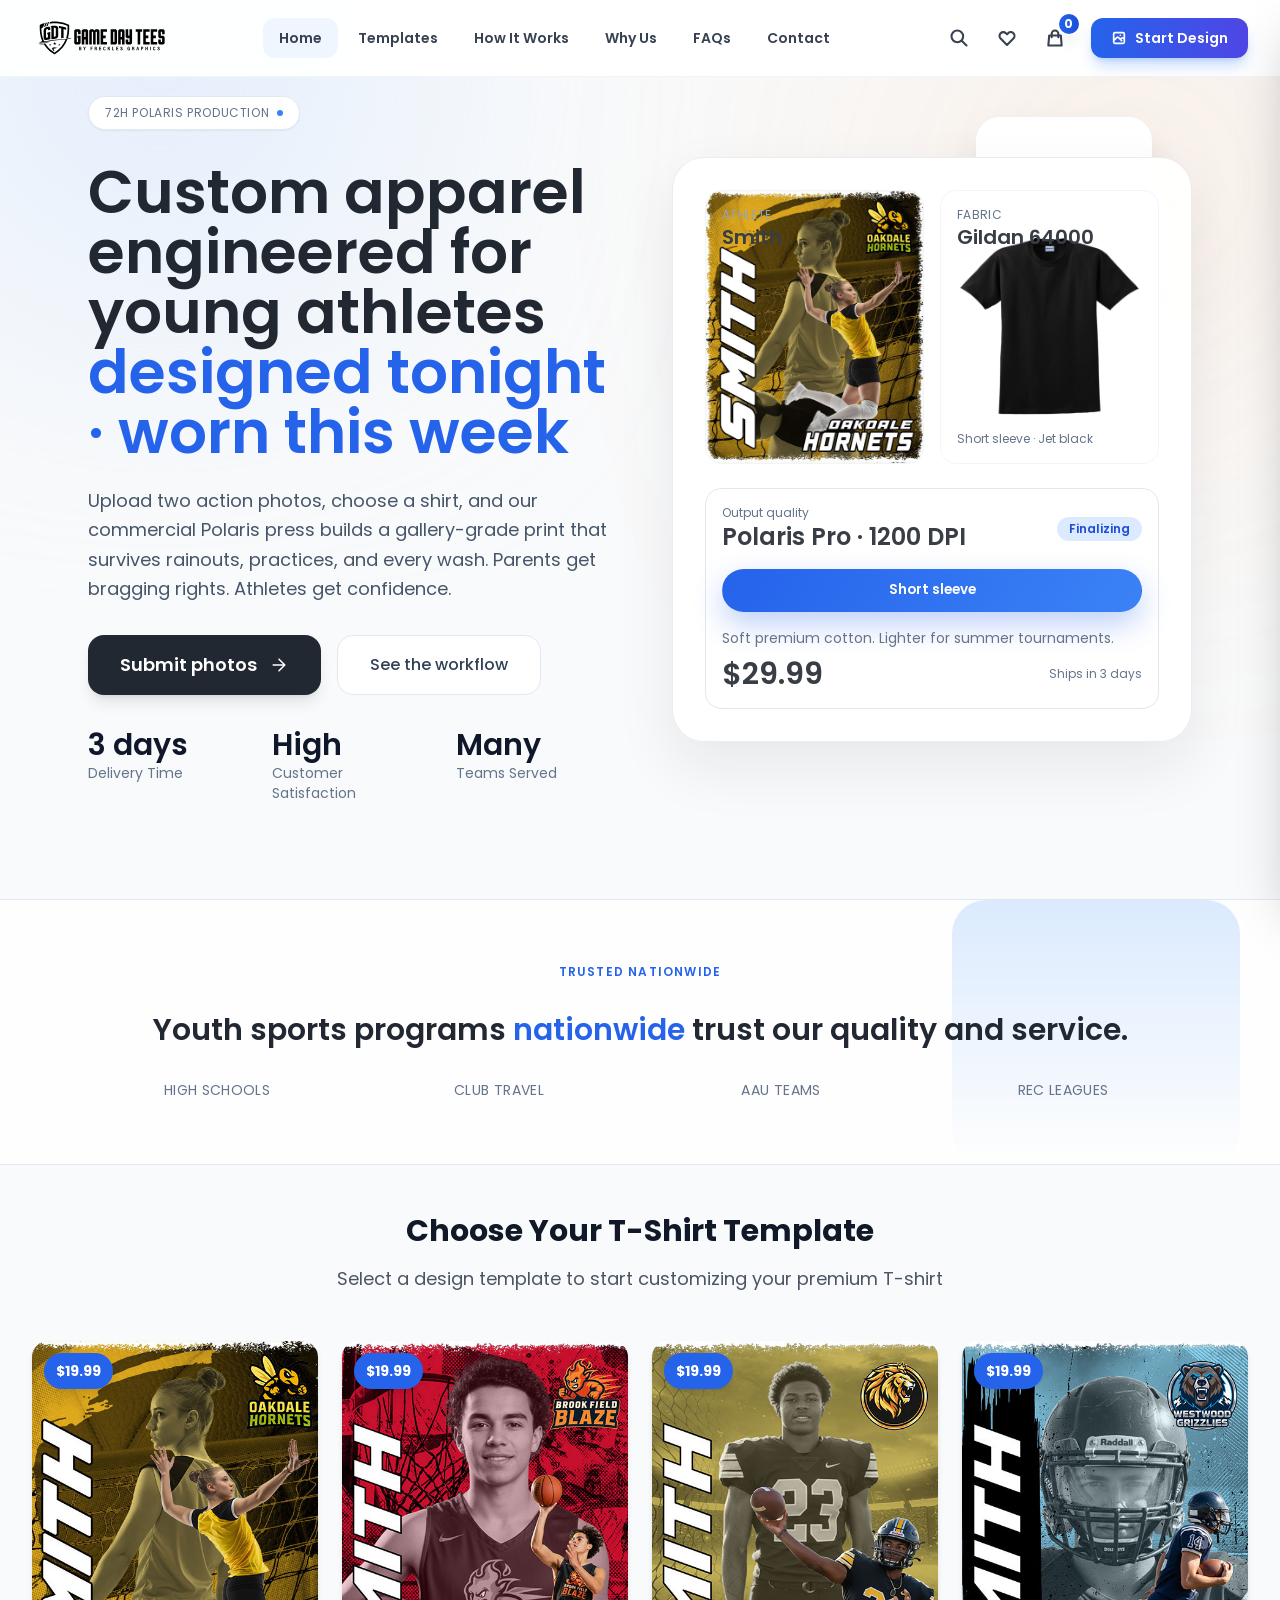
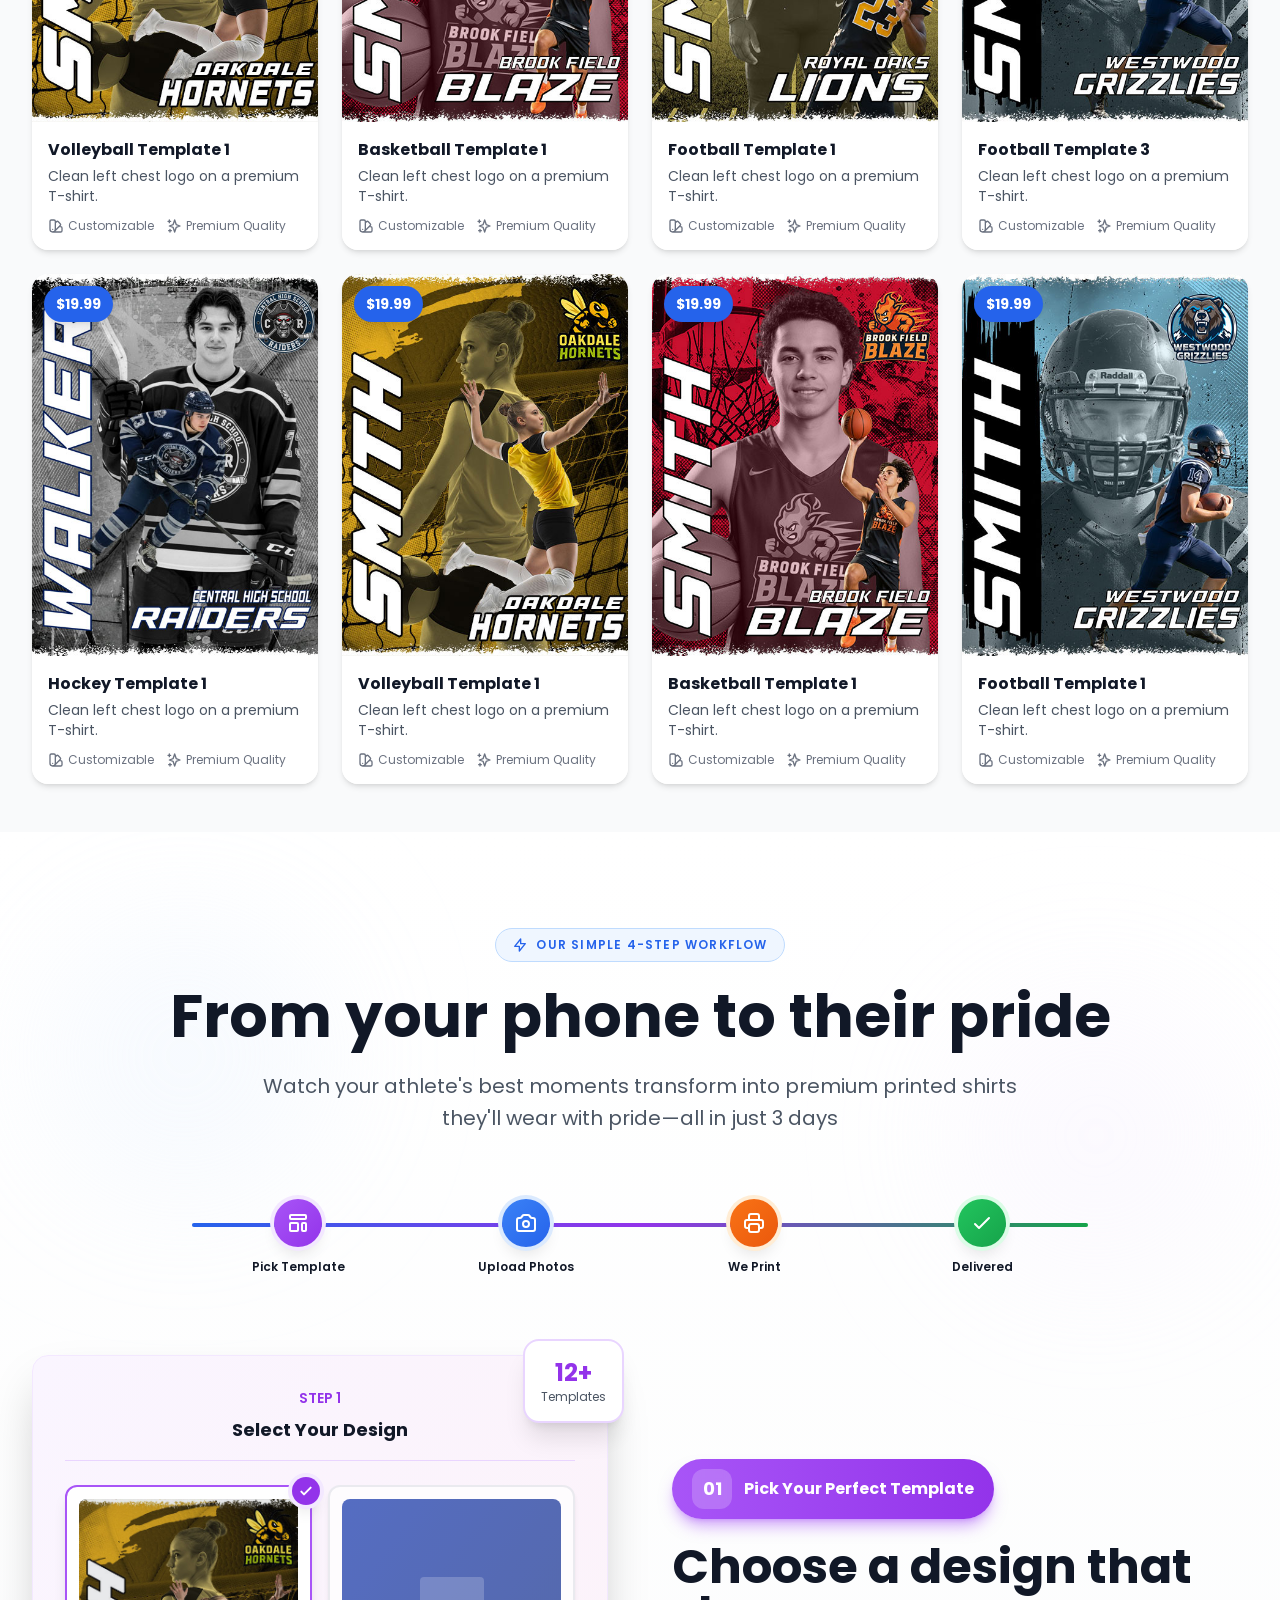
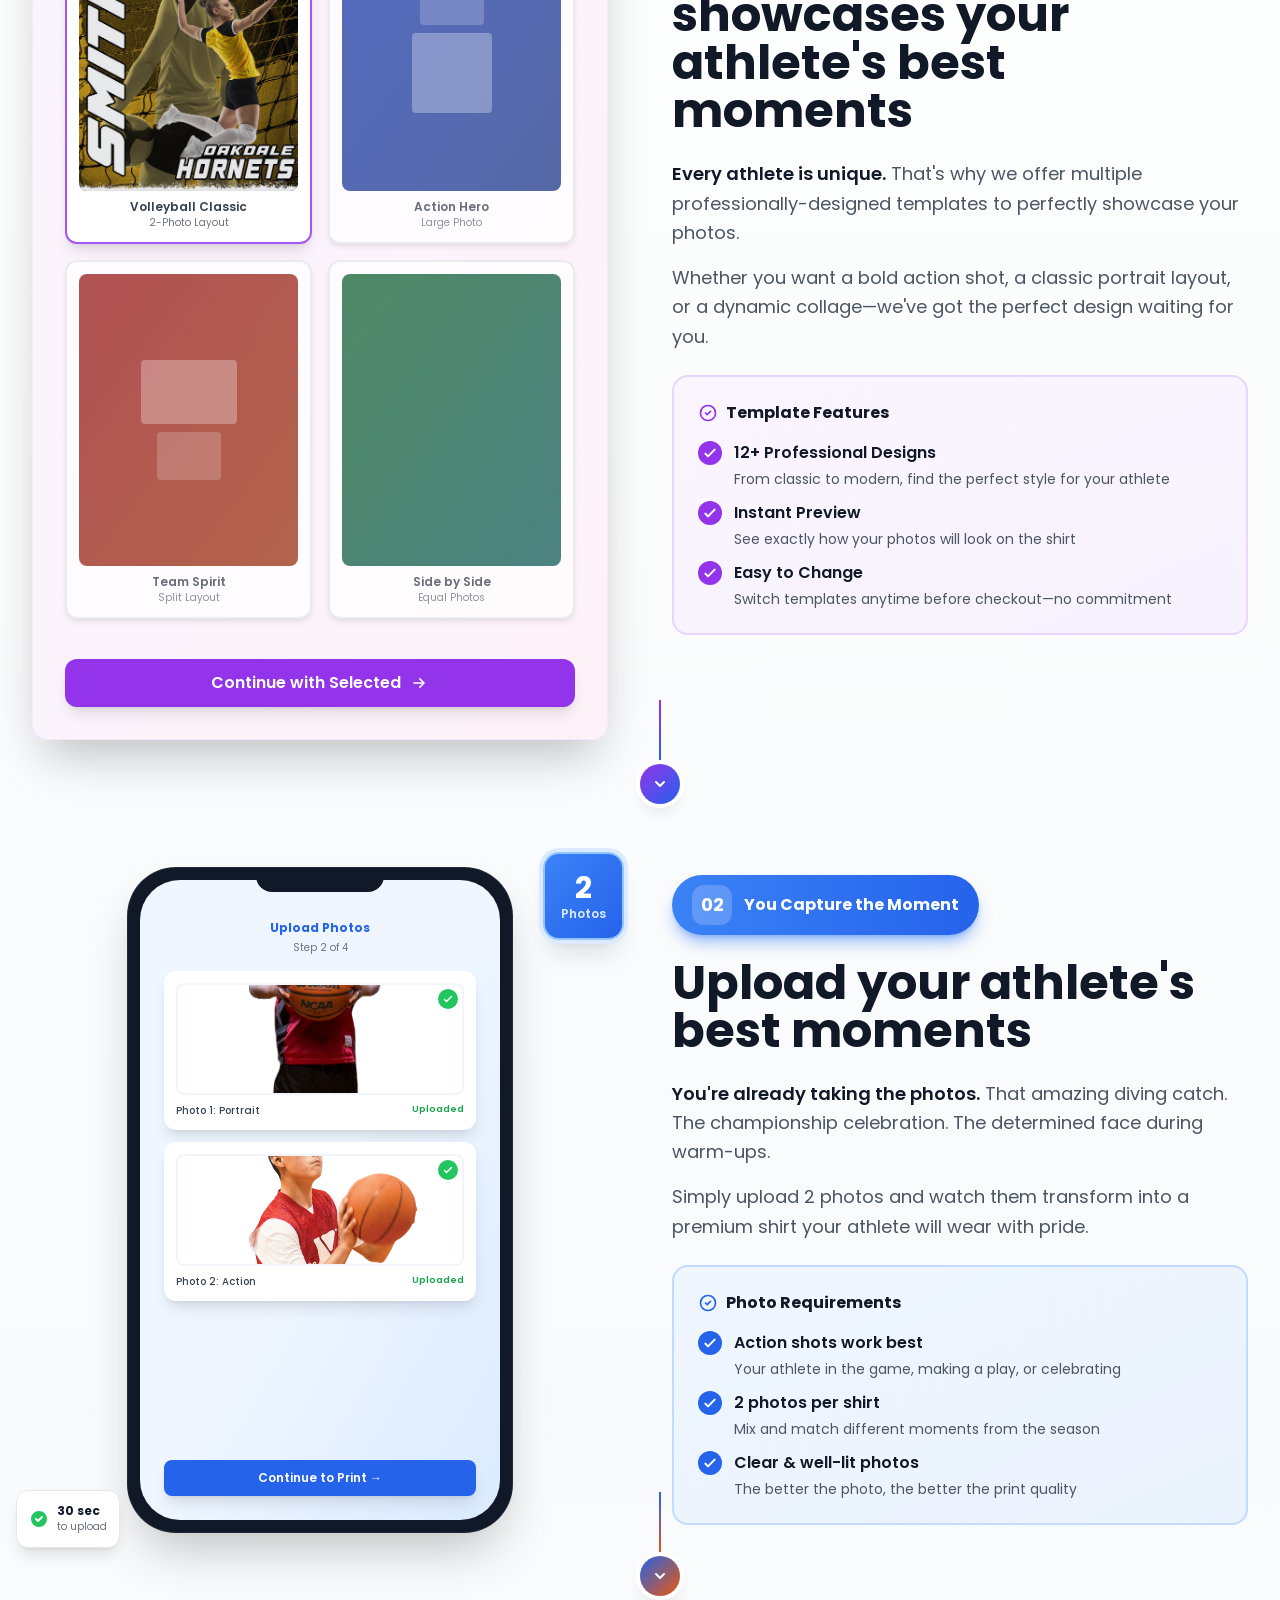
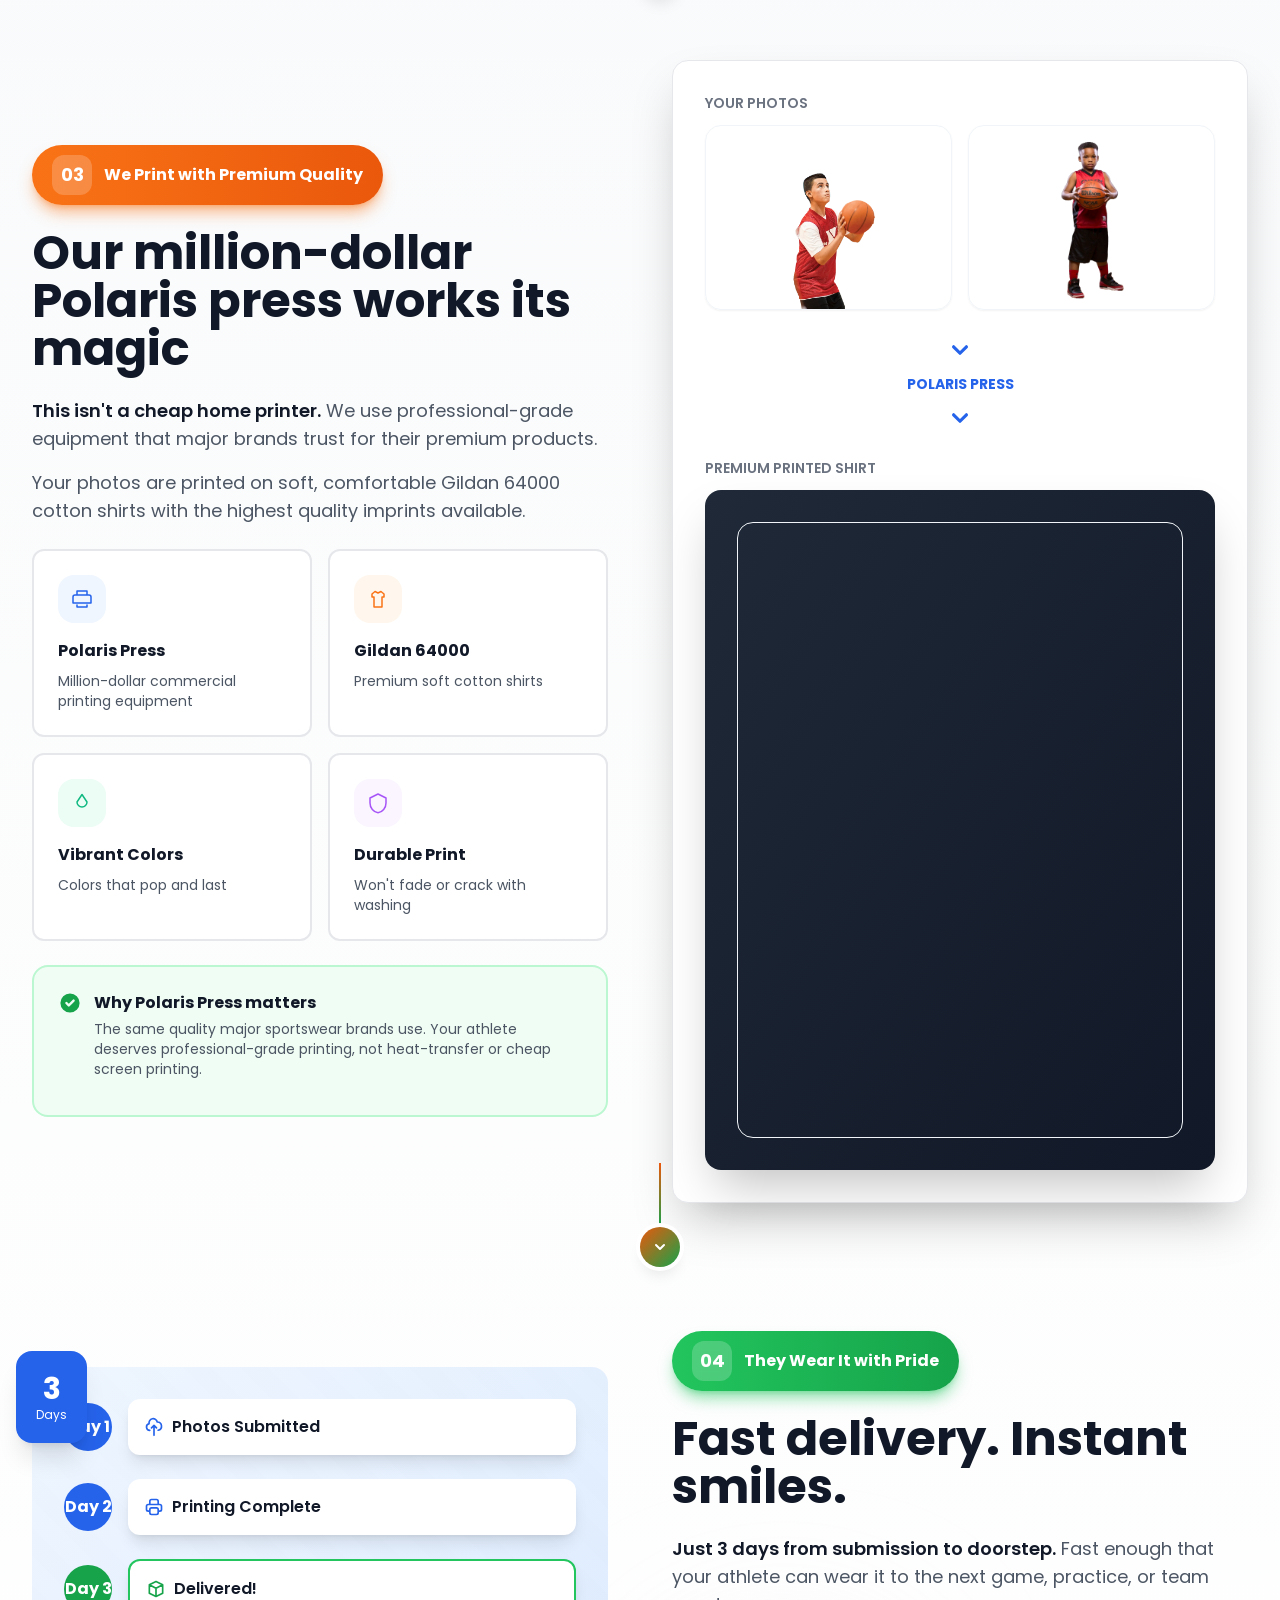
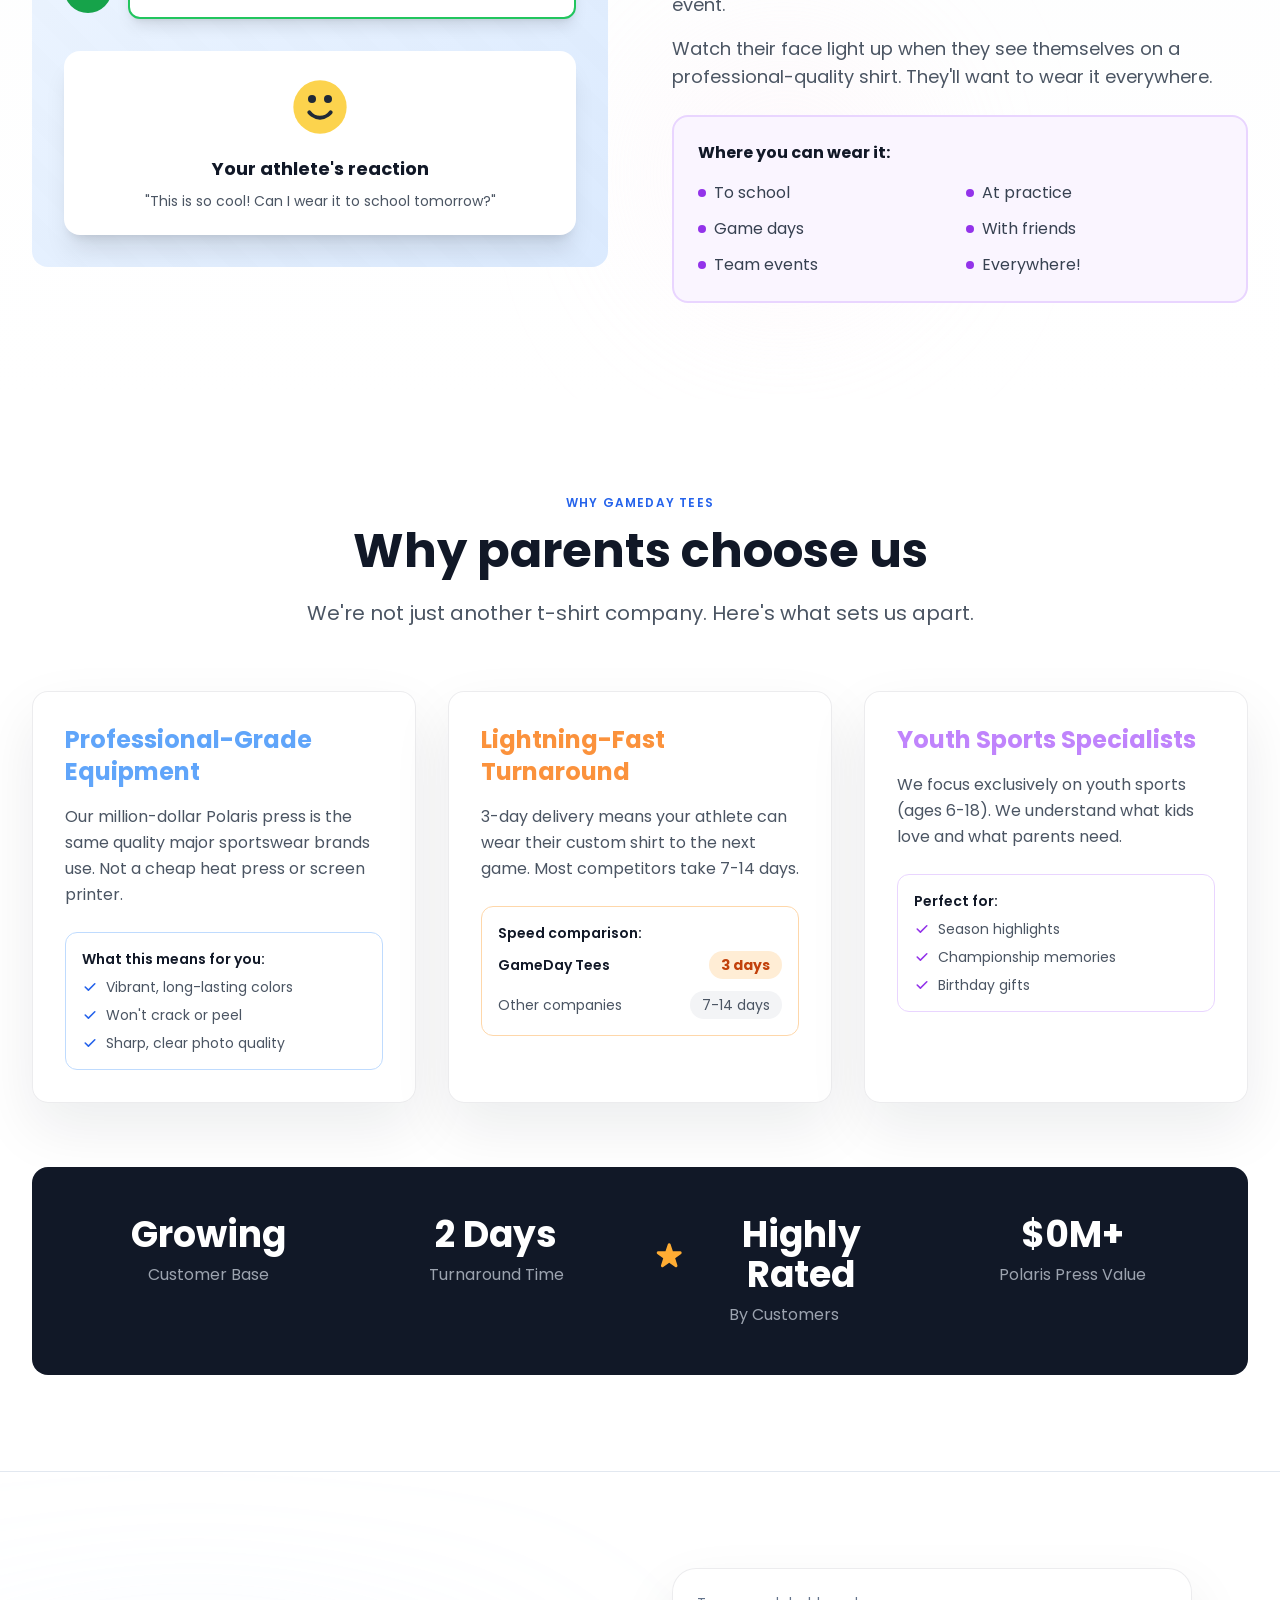
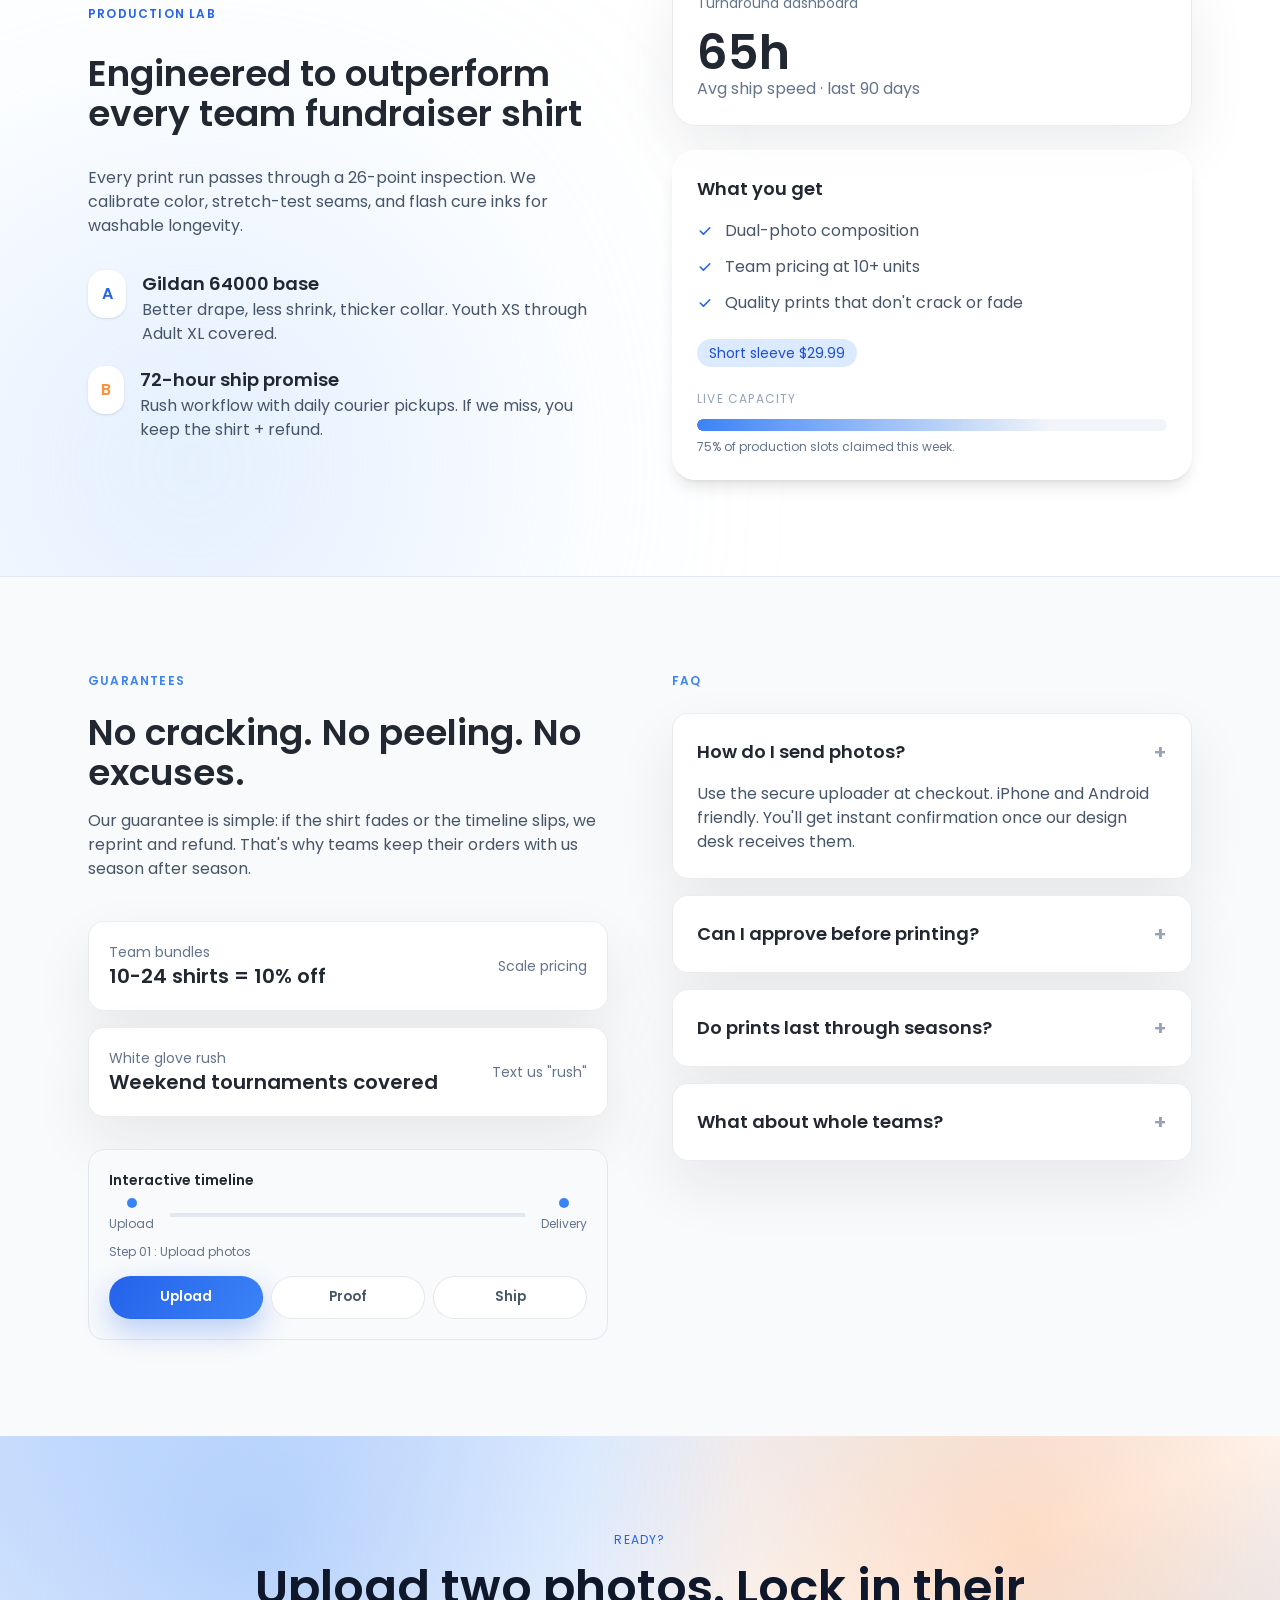
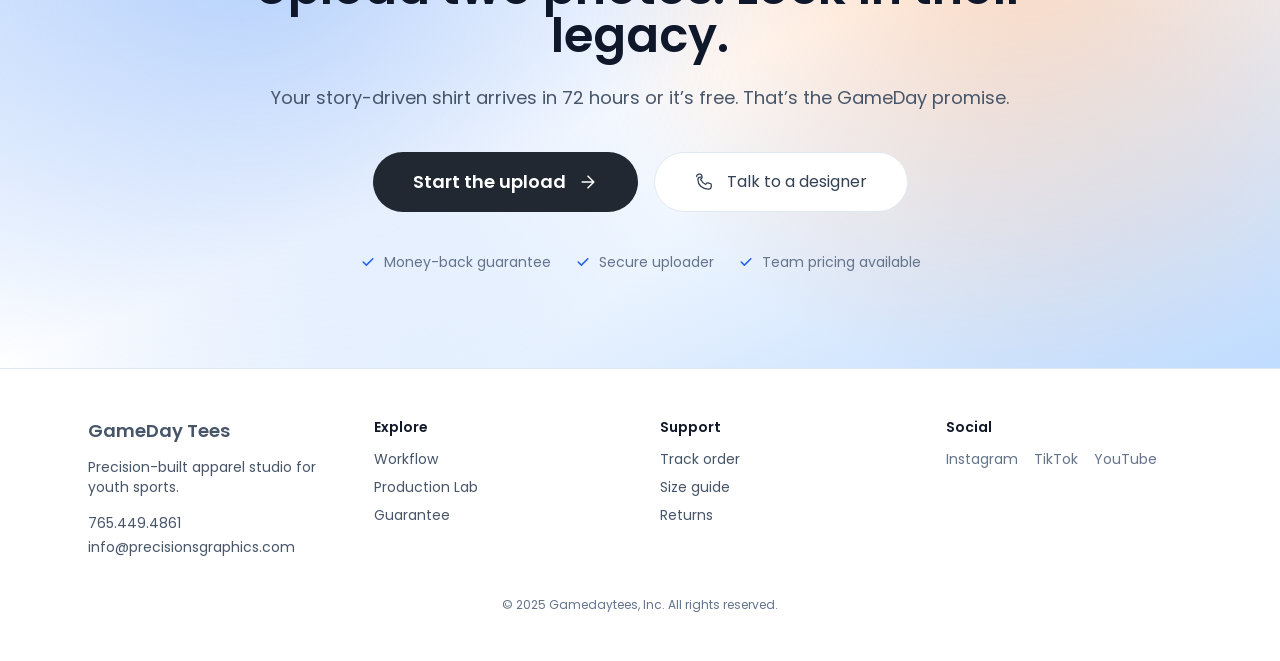
==== commit 838f7aa6: "Update index.html" ====
--- a/index.html
+++ b/index.html
@@ -1171,9 +1171,7 @@
                     </div>
                     <div>
                         <div class="text-4xl font-bold mb-2 flex items-center justify-center gap-2">
-                            <svg class="w-7 h-7 text-amber-300" fill="currentColor" viewBox="0 0 20 20" aria-hidden="true">
-                                <path d="M9.049 2.927a1 1 0 011.902 0l1.286 3.966a1 1 0 00.95.69h4.063a1 1 0 01.588 1.806l-3.29 2.39a1 1 0 00-.364 1.118l1.287 3.966a1 1 0 01-1.538 1.118L10 14.347l-3.923 2.634a1 1 0 01-1.538-1.118l1.287-3.966a1 1 0 00-.364-1.118l-3.29-2.39a1 1 0 01.588-1.806h4063a1 1 0 00.95-.69l1.286-3.966z"/>
-                            </svg>
+                            <svg class="w-7 h-7" xmlns="http://www.w3.org/2000/svg" width="200" height="200" viewBox="0 0 36 36"><path fill="#FFAC33" d="M27.287 34.627c-.404 0-.806-.124-1.152-.371L18 28.422l-8.135 5.834a1.97 1.97 0 0 1-2.312-.008a1.971 1.971 0 0 1-.721-2.194l3.034-9.792l-8.062-5.681a1.98 1.98 0 0 1-.708-2.203a1.978 1.978 0 0 1 1.866-1.363L12.947 13l3.179-9.549a1.976 1.976 0 0 1 3.749 0L23 13l10.036.015a1.975 1.975 0 0 1 1.159 3.566l-8.062 5.681l3.034 9.792a1.97 1.97 0 0 1-.72 2.194a1.957 1.957 0 0 1-1.16.379z"/></svg>
                             <span>Highly Rated</span>
                         </div>
                         <div class="text-gray-400">By Customers</div>
@@ -1942,3 +1940,4 @@
 
 
 
+
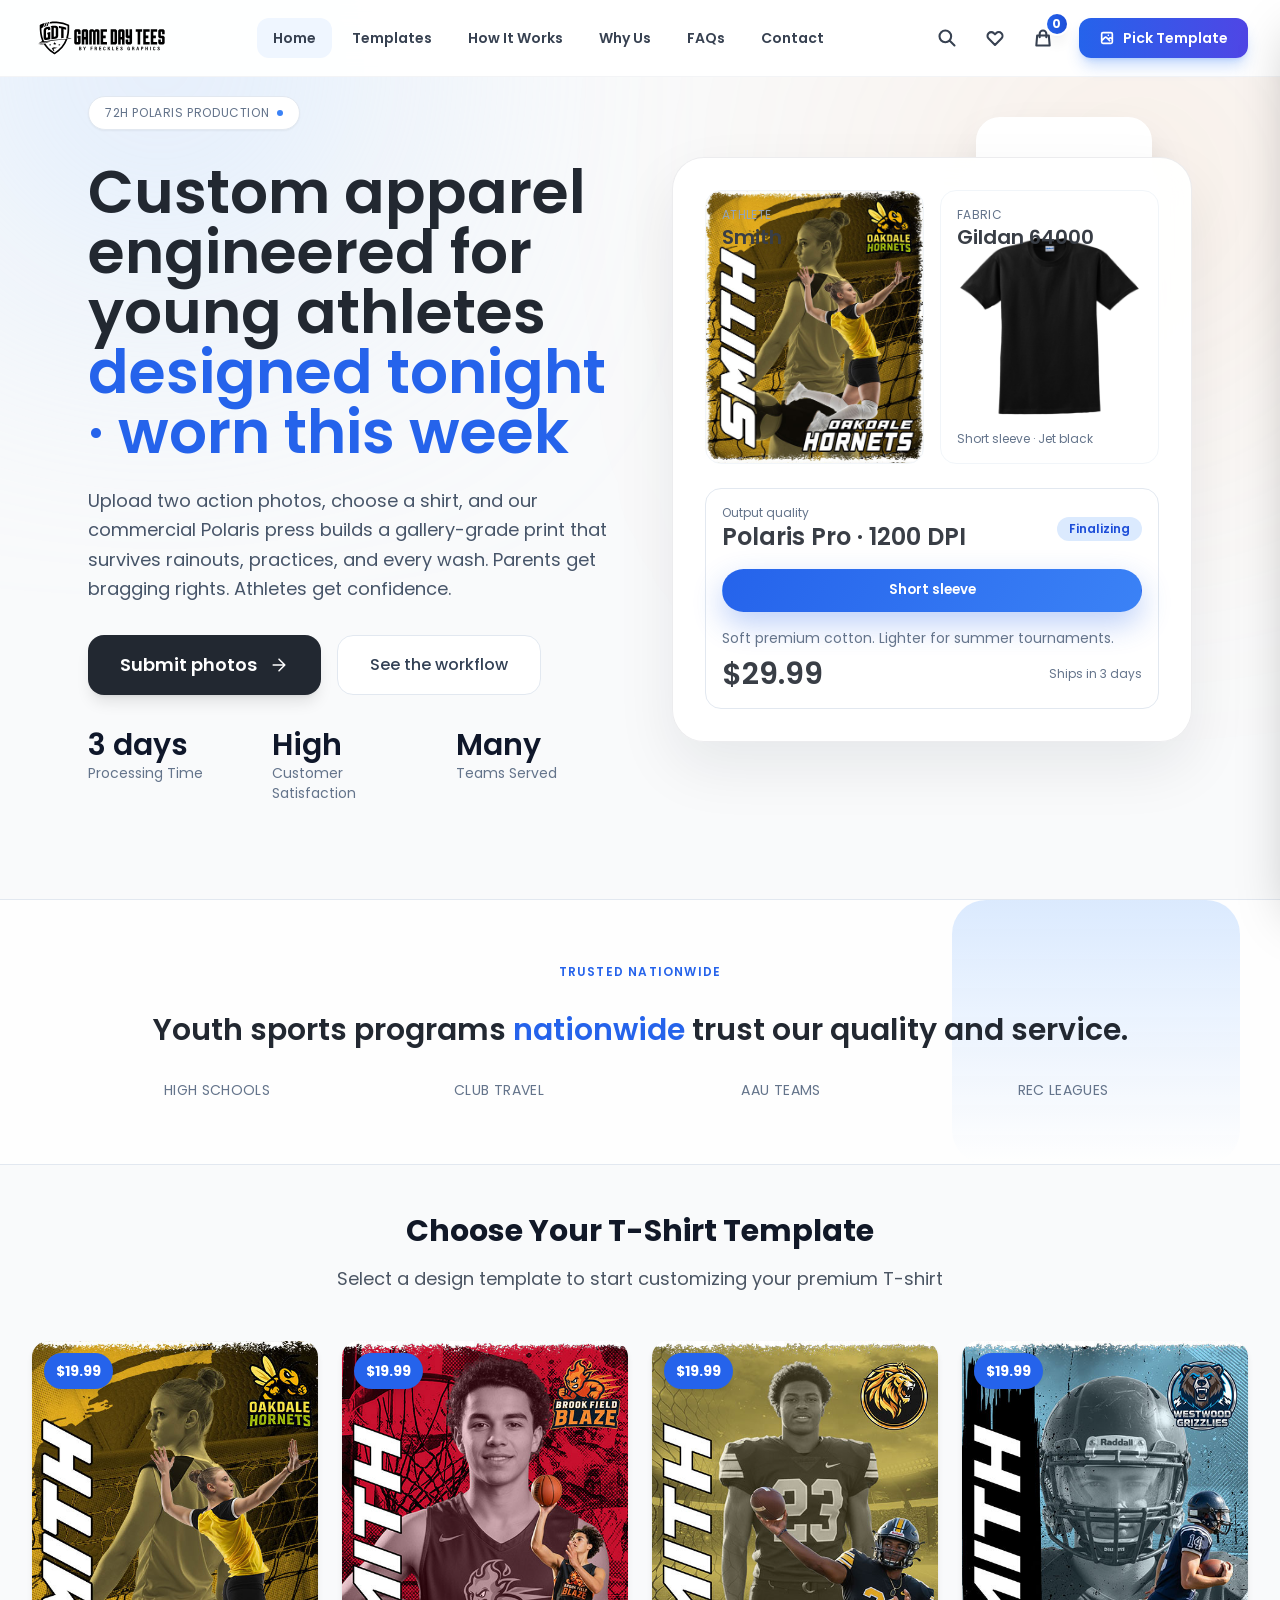
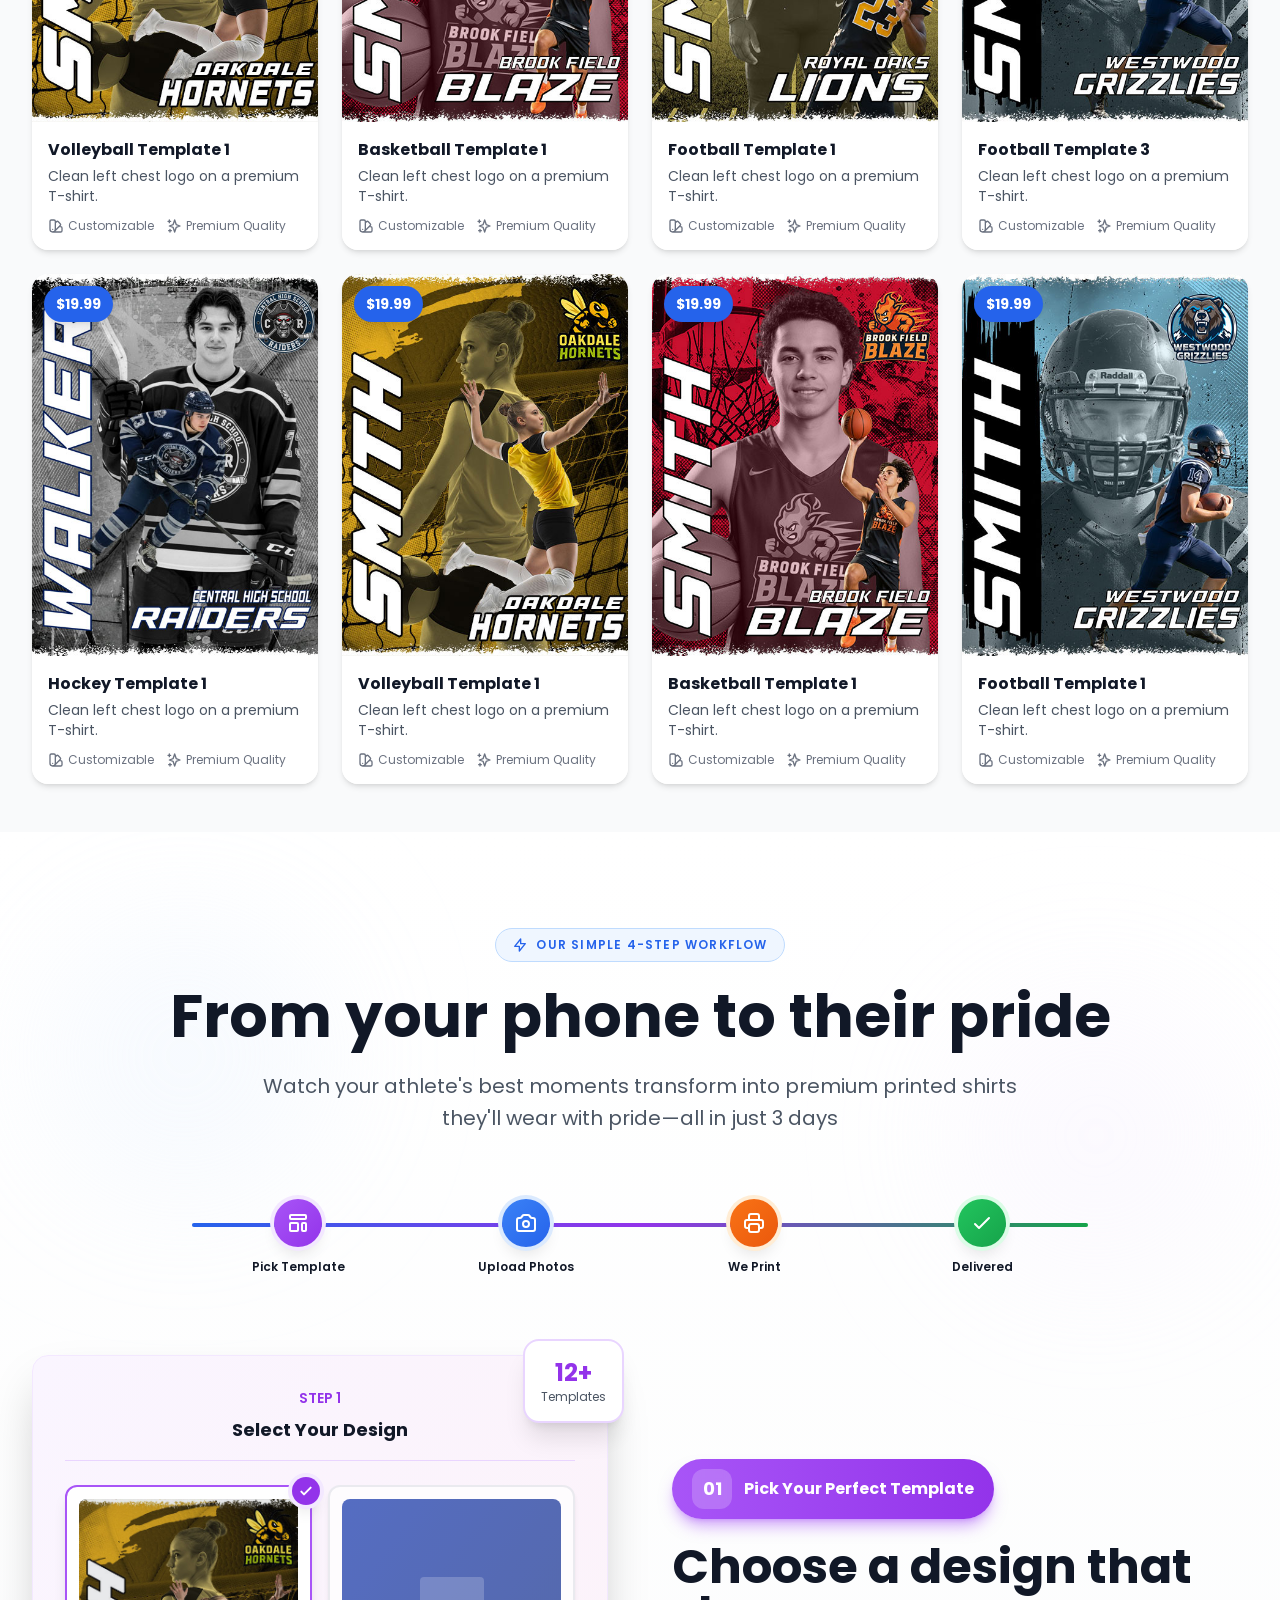
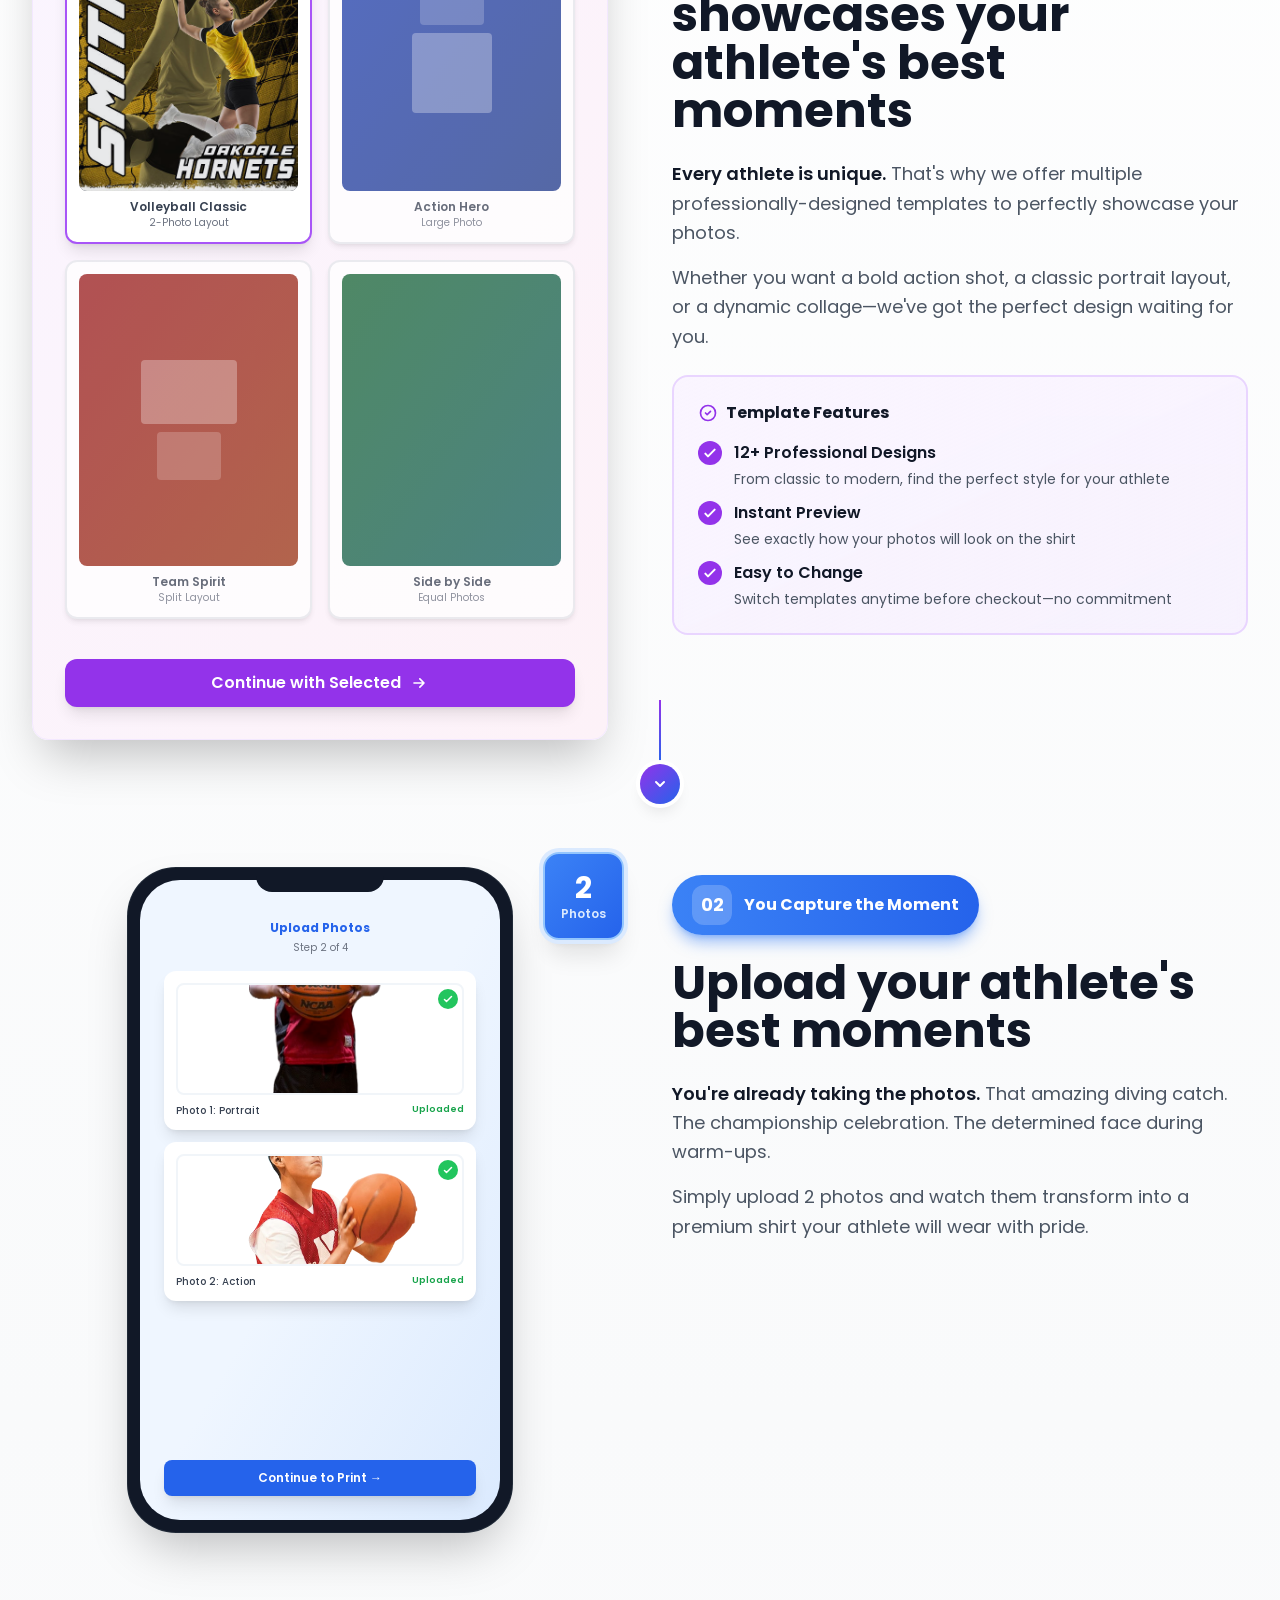
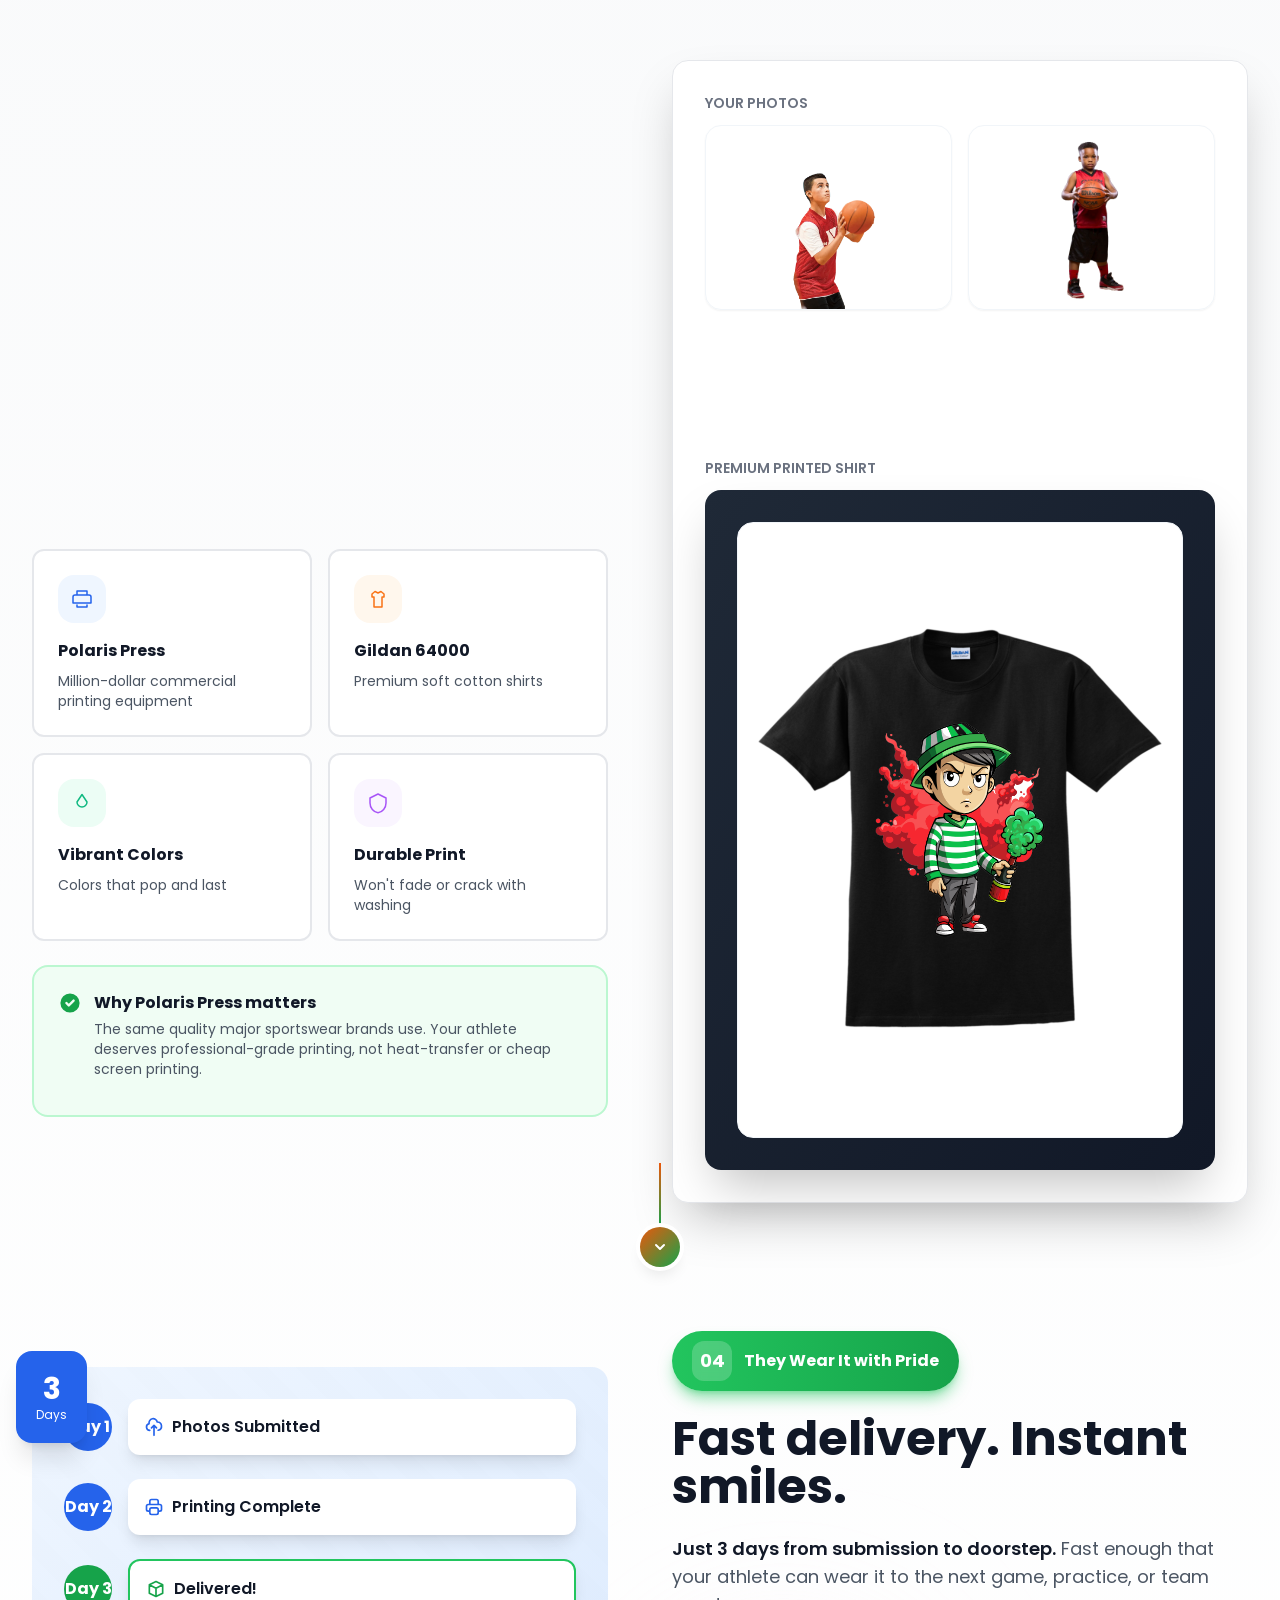
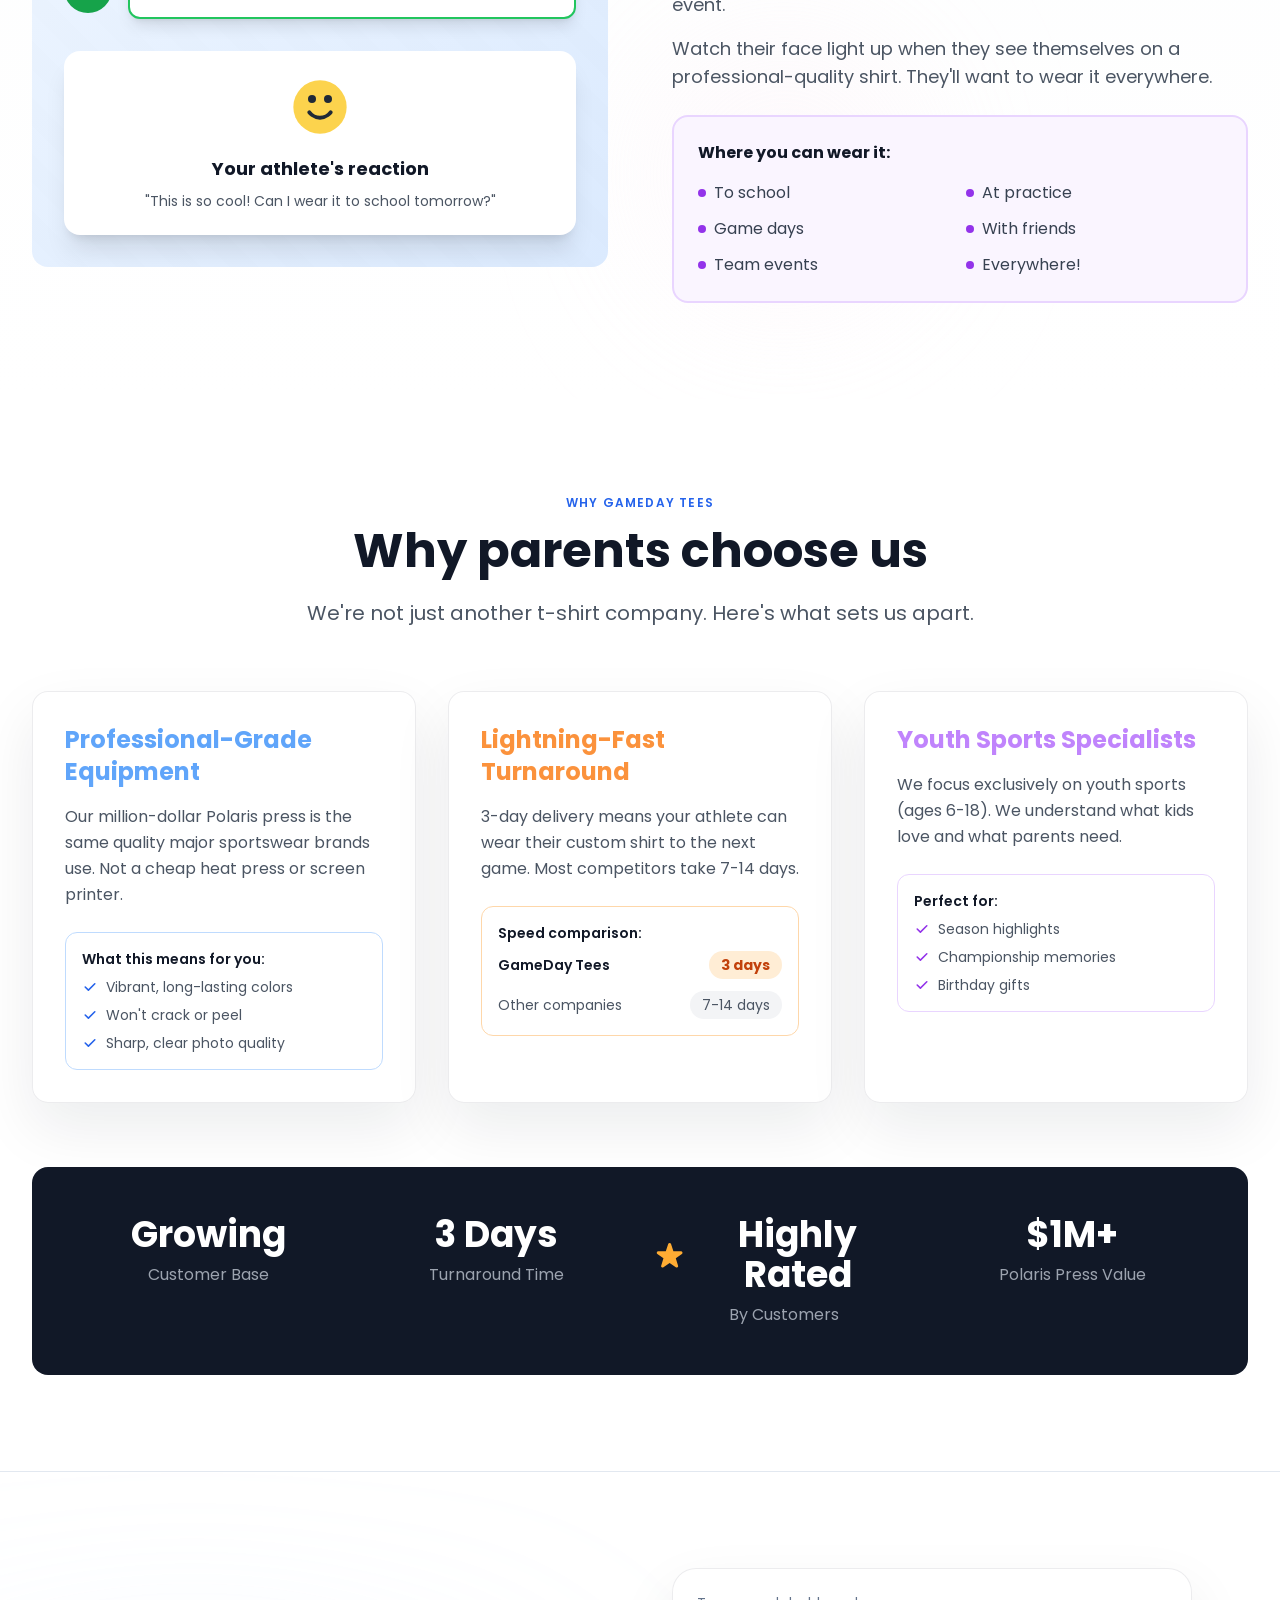
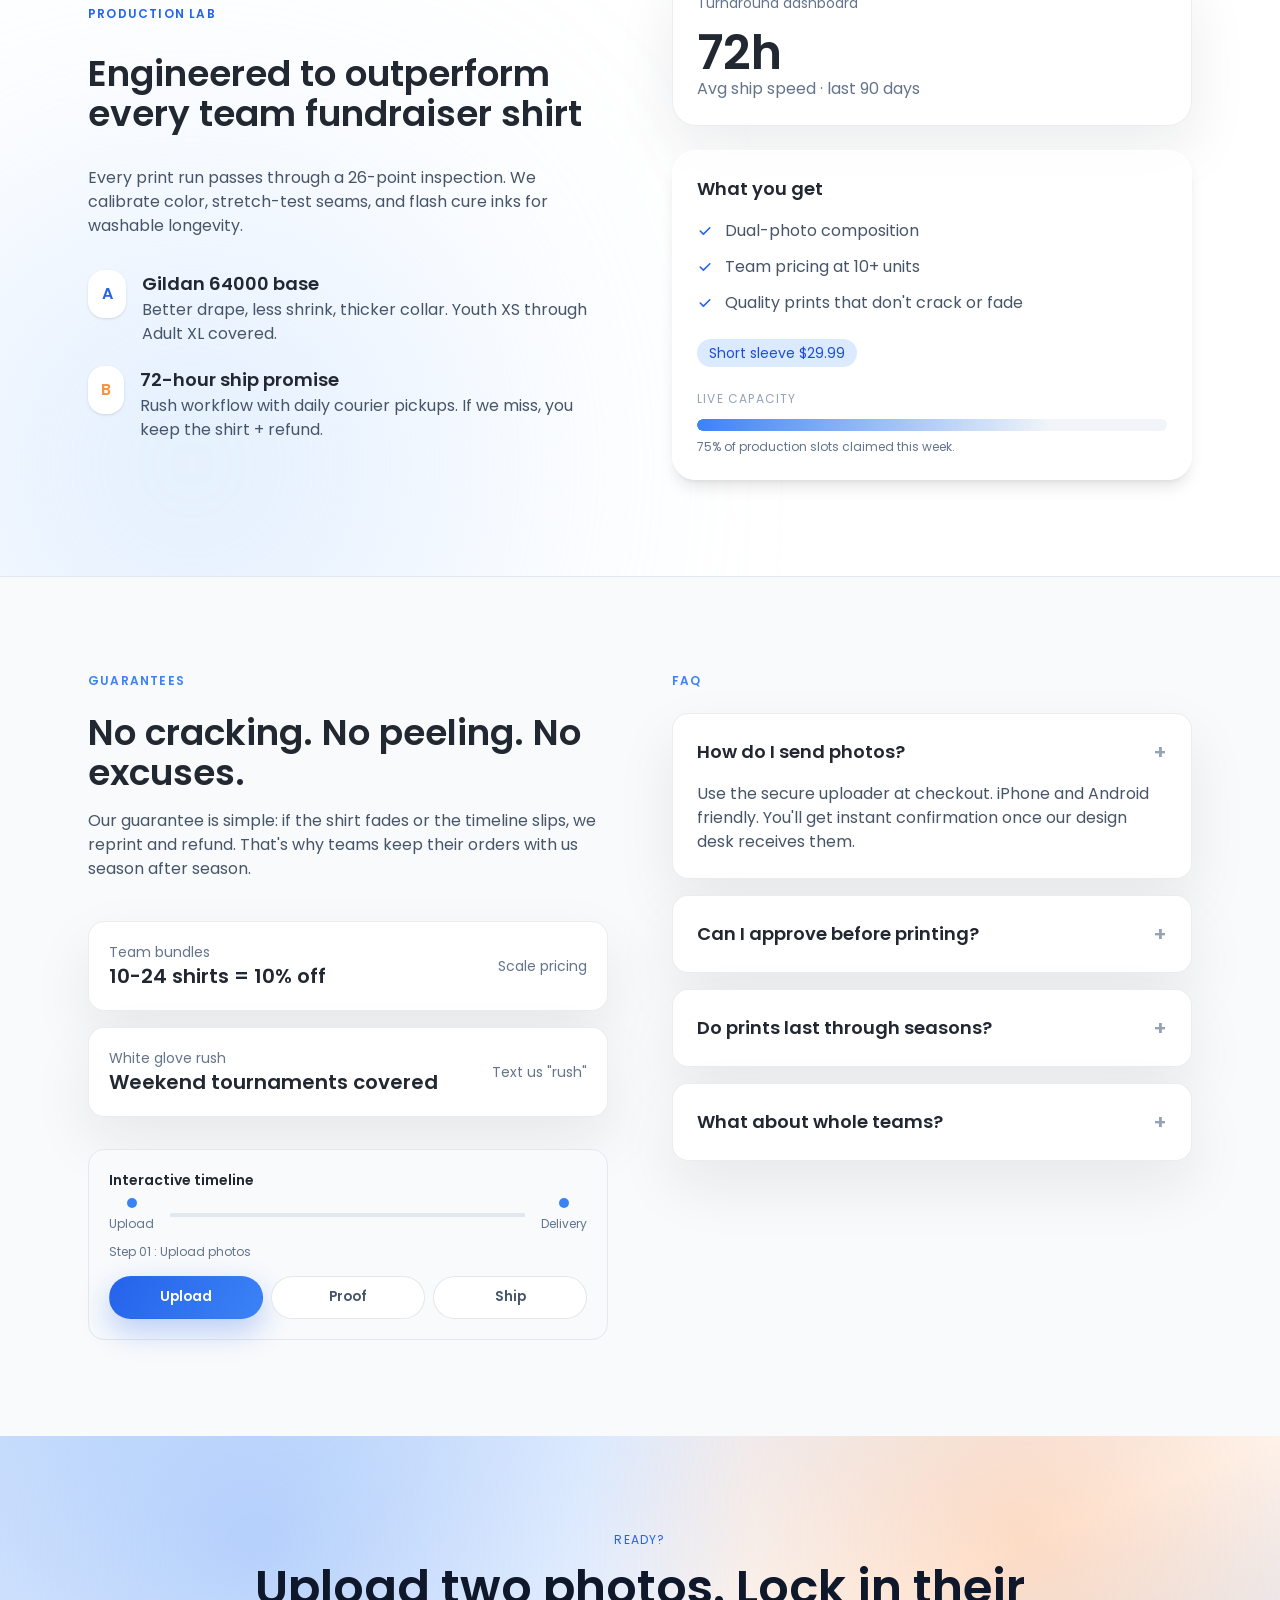
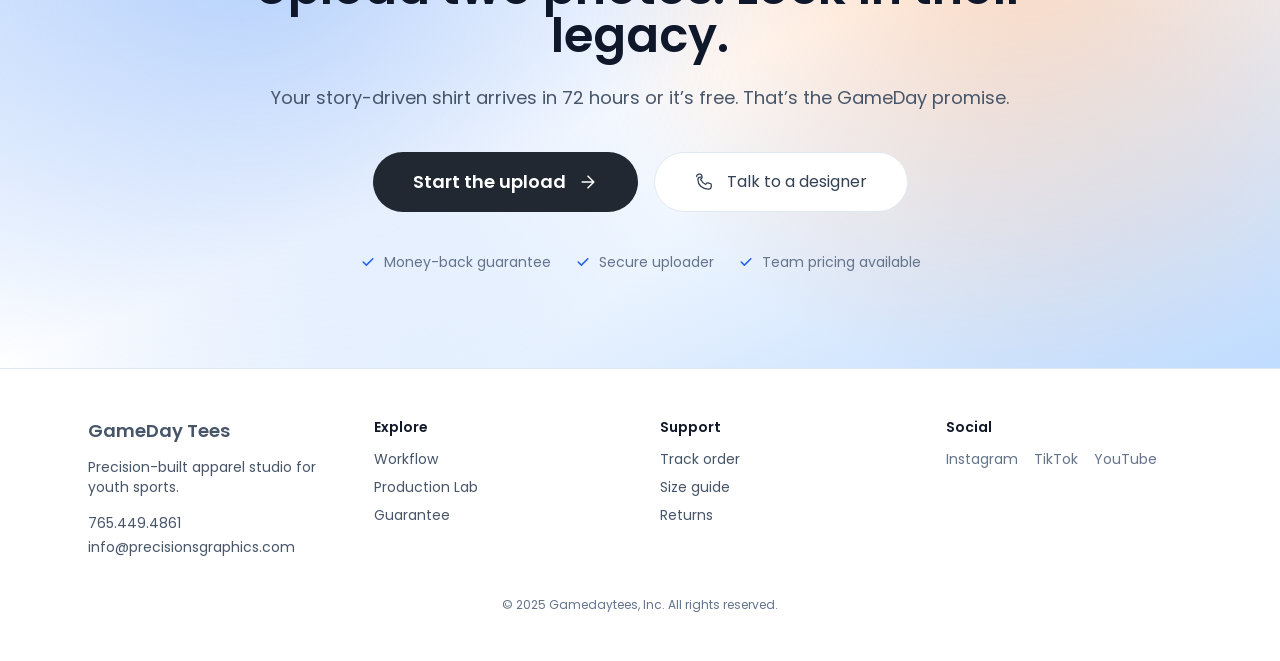
==== commit 2ba6f351: "Update index.html" ====
--- a/index.html
+++ b/index.html
@@ -144,11 +144,11 @@
                     </button>
 
                     <!-- CTA Button (Desktop) -->
-                    <a href="#start" class="hidden lg:flex items-center gap-2 px-5 py-2.5 ml-2 text-sm font-semibold text-white bg-gradient-to-r from-blue-600 to-indigo-600 rounded-xl shadow-lg shadow-blue-500/30 hover:shadow-xl hover:shadow-blue-500/40 hover:from-blue-700 hover:to-indigo-700 transition-all duration-200 hover:scale-105 active:scale-95">
+                    <a href="#products" class="hidden lg:flex items-center gap-2 px-5 py-2.5 ml-2 text-sm font-semibold text-white bg-gradient-to-r from-blue-600 to-indigo-600 rounded-xl shadow-lg shadow-blue-500/30 hover:shadow-xl hover:shadow-blue-500/40 hover:from-blue-700 hover:to-indigo-700 transition-all duration-200 hover:scale-105 active:scale-95">
                         <svg class="w-4 h-4" fill="none" stroke="currentColor" viewBox="0 0 24 24">
                             <path stroke-linecap="round" stroke-linejoin="round" stroke-width="2.5" d="M4 16l4.586-4.586a2 2 0 012.828 0L16 16m-2-2l1.586-1.586a2 2 0 012.828 0L20 14m-6-6h.01M6 20h12a2 2 0 002-2V6a2 2 0 00-2-2H6a2 2 0 00-2 2v12a2 2 0 002 2z"></path>
                         </svg>
-                        <span>Start Design</span>
+                        <span>Pick Template</span>
                     </a>
                 </div>
             </div>
@@ -196,11 +196,11 @@
 
                     <!-- Mobile Action Buttons -->
                     <div class="pt-4 space-y-2">
-                        <a href="#start" class="flex items-center justify-center gap-2 px-5 py-3.5 text-sm font-semibold text-white bg-gradient-to-r from-blue-600 to-indigo-600 rounded-xl shadow-lg shadow-blue-500/30 hover:shadow-xl hover:shadow-blue-500/40 transition-all duration-200">
+                        <a href="#products" class="flex items-center justify-center gap-2 px-5 py-3.5 text-sm font-semibold text-white bg-gradient-to-r from-blue-600 to-indigo-600 rounded-xl shadow-lg shadow-blue-500/30 hover:shadow-xl hover:shadow-blue-500/40 transition-all duration-200">
                             <svg class="w-4 h-4" fill="none" stroke="currentColor" viewBox="0 0 24 24">
                                 <path stroke-linecap="round" stroke-linejoin="round" stroke-width="2.5" d="M4 16l4.586-4.586a2 2 0 012.828 0L16 16m-2-2l1.586-1.586a2 2 0 012.828 0L20 14m-6-6h.01M6 20h12a2 2 0 002-2V6a2 2 0 00-2-2H6a2 2 0 00-2 2v12a2 2 0 002 2z"></path>
                             </svg>
-                            Start Design
+                            Pick Template
                         </a>
                         <a href="#how-it-works" class="flex items-center justify-center gap-2 px-5 py-3.5 text-sm font-semibold text-gray-700 border-2 border-gray-200 rounded-xl bg-white hover:border-blue-300 hover:bg-blue-50 hover:text-blue-600 transition-all duration-200">
                             <svg class="w-4 h-4" fill="none" stroke="currentColor" viewBox="0 0 24 24">
@@ -250,7 +250,7 @@
                 <div class="grid grid-cols-1 gap-6 text-sm text-center sm:grid-cols-3 sm:gap-8 sm:text-left animate-on-scroll" data-animate="fade-left">
                     <div>
                         <p class="text-3xl font-semibold text-ink"><span data-count="3">3</span> days</p>
-                        <p class="text-slate-500">Delivery Time</p>
+                        <p class="text-slate-500">Processing Time</p>
                     </div>
                     <div>
                         <p class="text-3xl font-semibold text-ink">High</p>
@@ -891,7 +891,7 @@
                                 <div class="animate-on-scroll">
                                     <div class="text-sm font-semibold text-gray-500 mb-3">PREMIUM PRINTED SHIRT</div>
                                     <div class="aspect-[3/4] bg-gradient-to-br from-gray-800 to-gray-900 rounded-2xl p-6 sm:p-8 flex items-center justify-center relative overflow-hidden shadow-2xl">
-                                        <div class="rounded-2xl border border-slate-100 bg-cover bg-no-repeat bg-center p-10 sm:p-16 lg:p-32 flex flex-col justify-between w-full h-full" style="background-image: url('img/mock-ups/sample3-mockup.png');"></div>
+                                        <div class="rounded-2xl border border-slate-100 bg-cover bg-no-repeat bg-center p-10 sm:p-16 lg:p-32 flex flex-col justify-between w-full h-full" style="background-image: url('img/mock-ups/sample2-mockup.png');"></div>
                                     </div>
                                 </div>
                             </div>
@@ -1170,7 +1170,7 @@
                         <div class="text-gray-400">Turnaround Time</div>
                     </div>
                     <div>
-                        <div class="text-4xl font-bold mb-2 flex items-center justify-center gap-2">
+                        <div class="text-4xl font-bold mb-2 flex items-center justify-center">
                             <svg class="w-7 h-7" xmlns="http://www.w3.org/2000/svg" width="200" height="200" viewBox="0 0 36 36"><path fill="#FFAC33" d="M27.287 34.627c-.404 0-.806-.124-1.152-.371L18 28.422l-8.135 5.834a1.97 1.97 0 0 1-2.312-.008a1.971 1.971 0 0 1-.721-2.194l3.034-9.792l-8.062-5.681a1.98 1.98 0 0 1-.708-2.203a1.978 1.978 0 0 1 1.866-1.363L12.947 13l3.179-9.549a1.976 1.976 0 0 1 3.749 0L23 13l10.036.015a1.975 1.975 0 0 1 1.159 3.566l-8.062 5.681l3.034 9.792a1.97 1.97 0 0 1-.72 2.194a1.957 1.957 0 0 1-1.16.379z"/></svg>
                             <span>Highly Rated</span>
                         </div>
@@ -1937,7 +1937,3 @@
     </script>
 </body>
 </html>
-
-
-
-
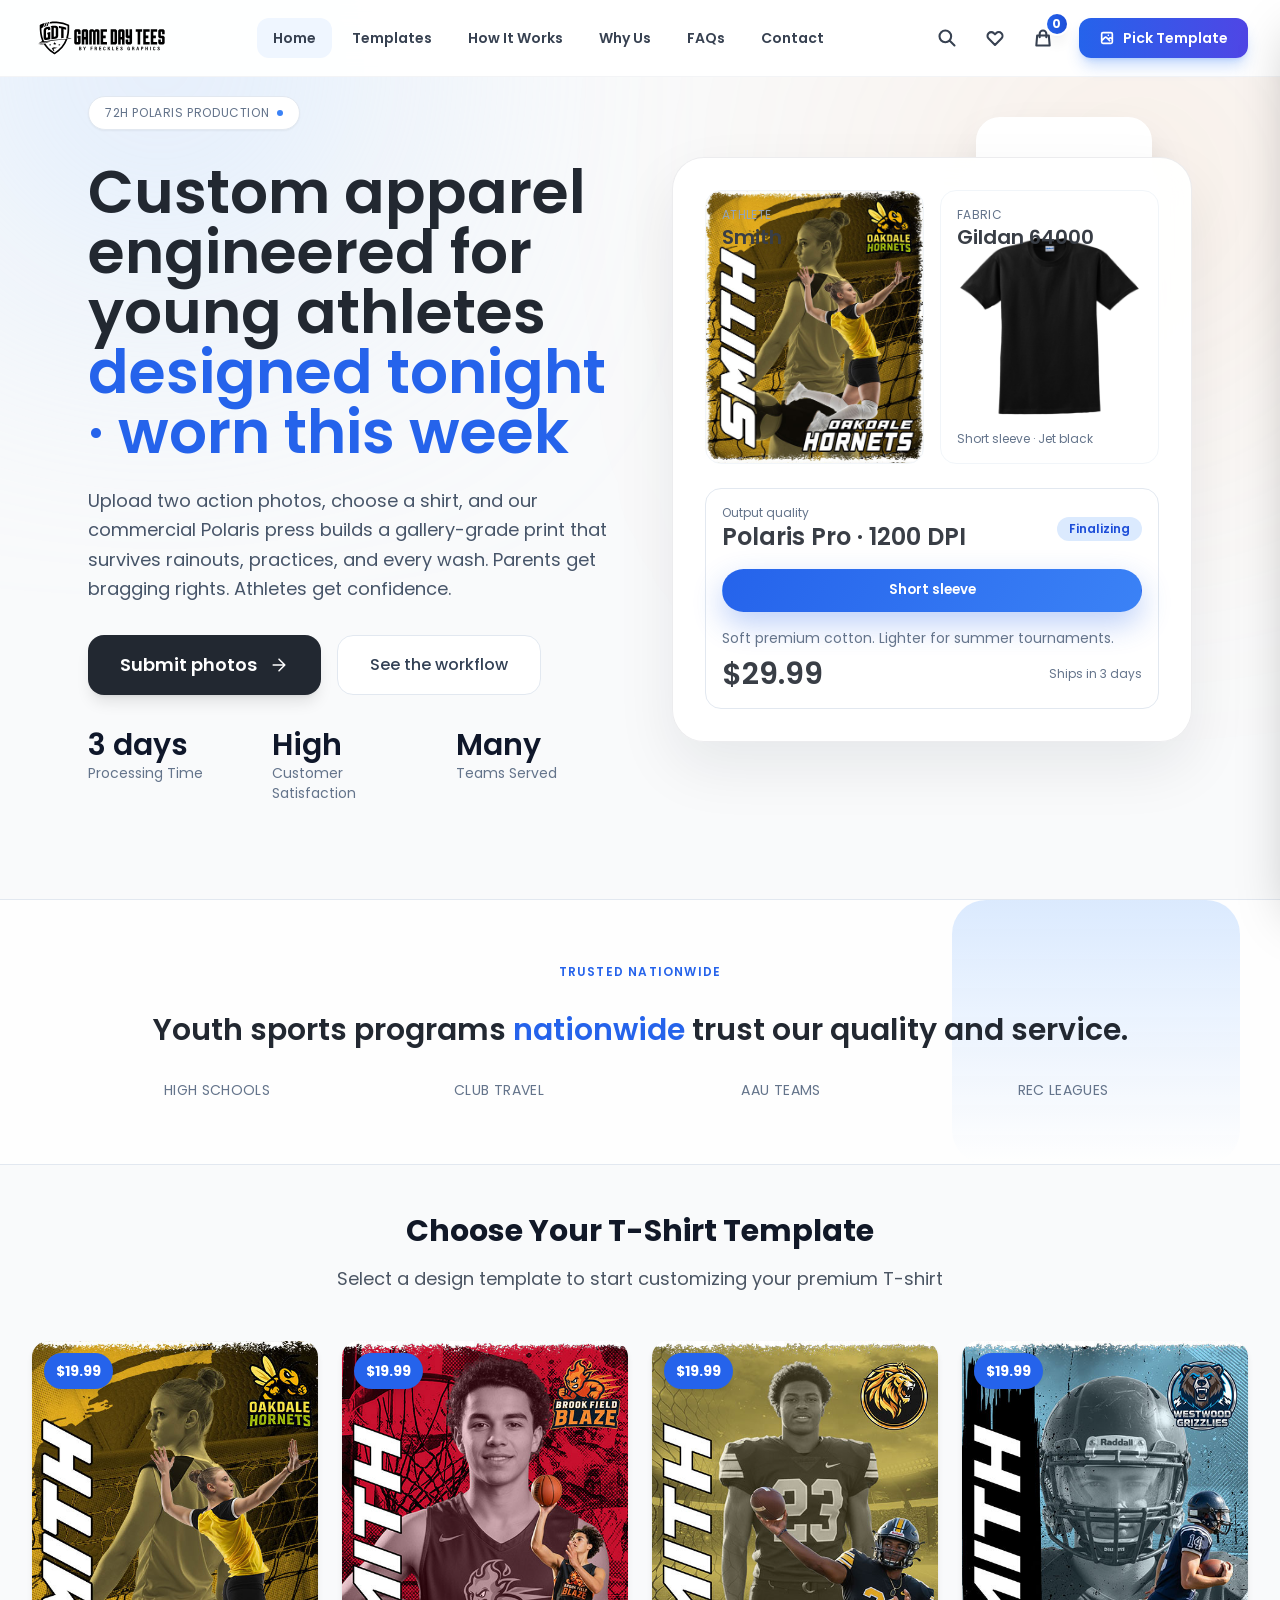
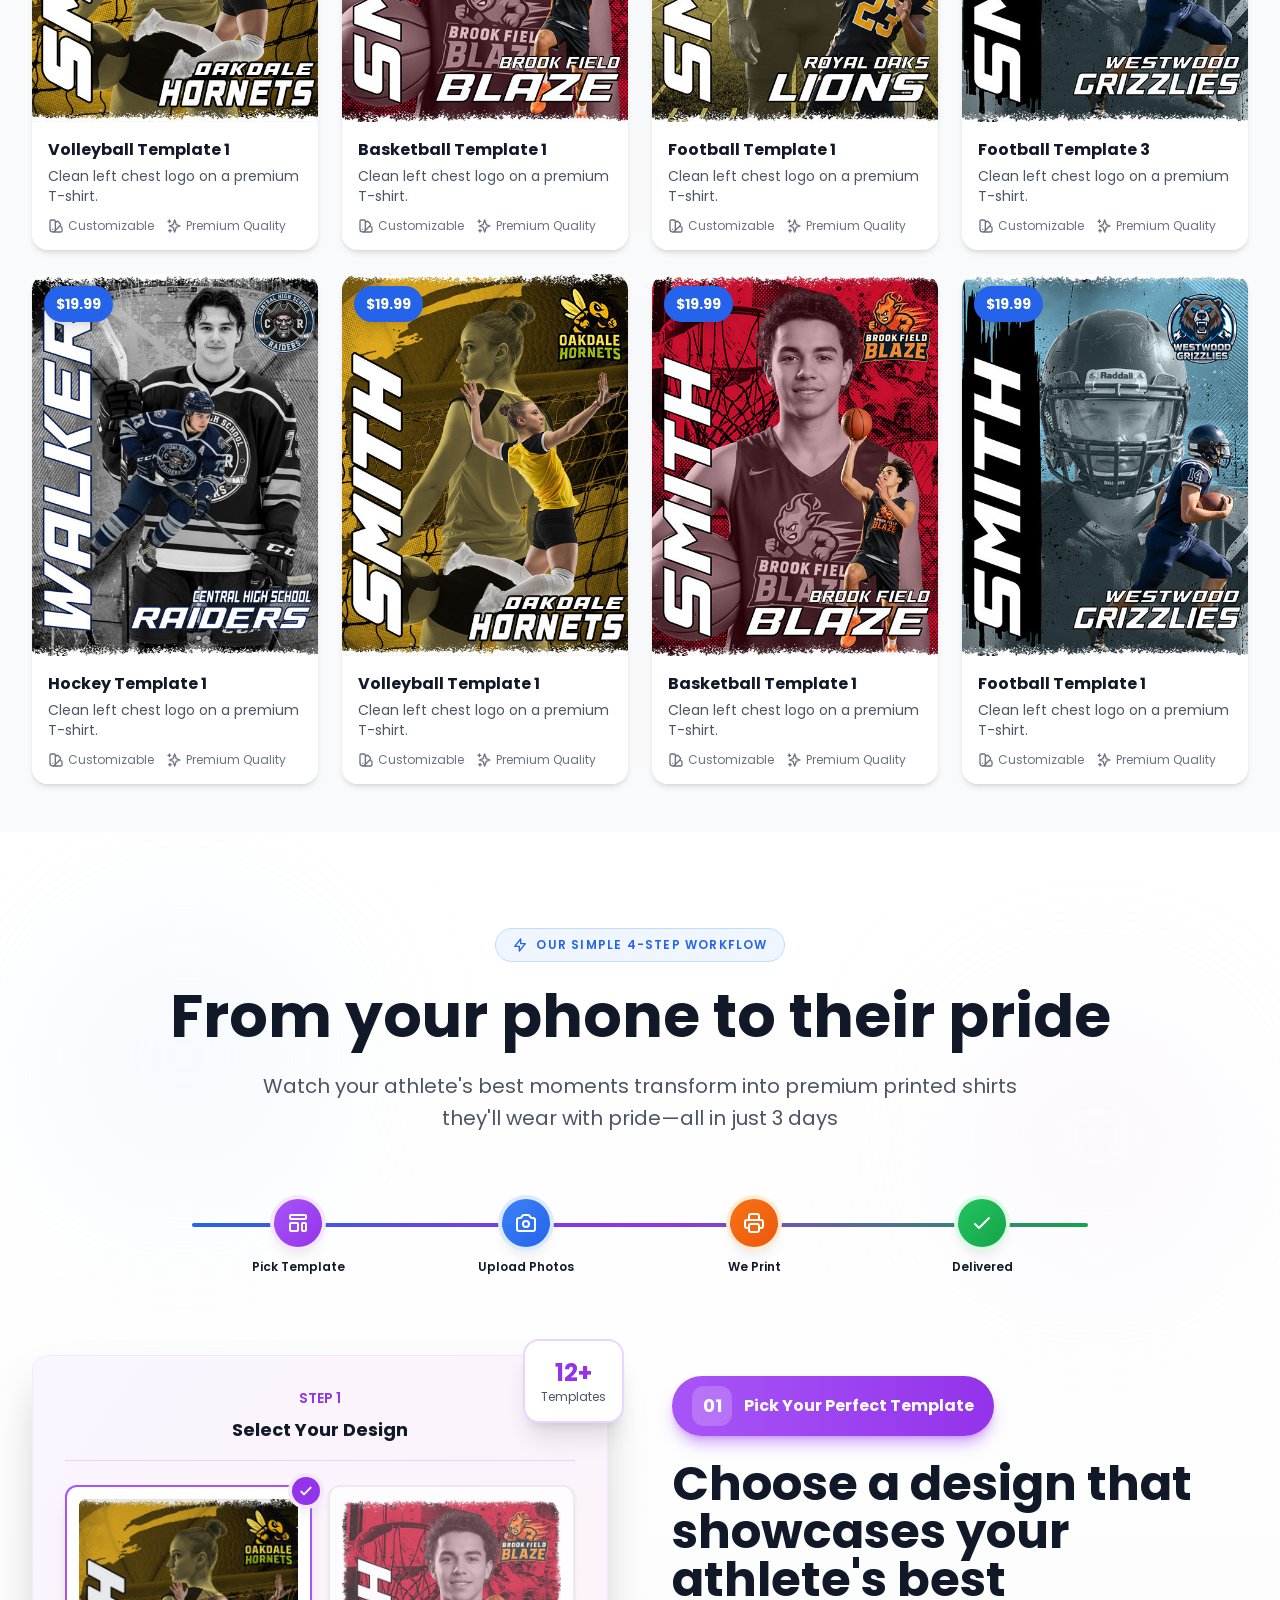
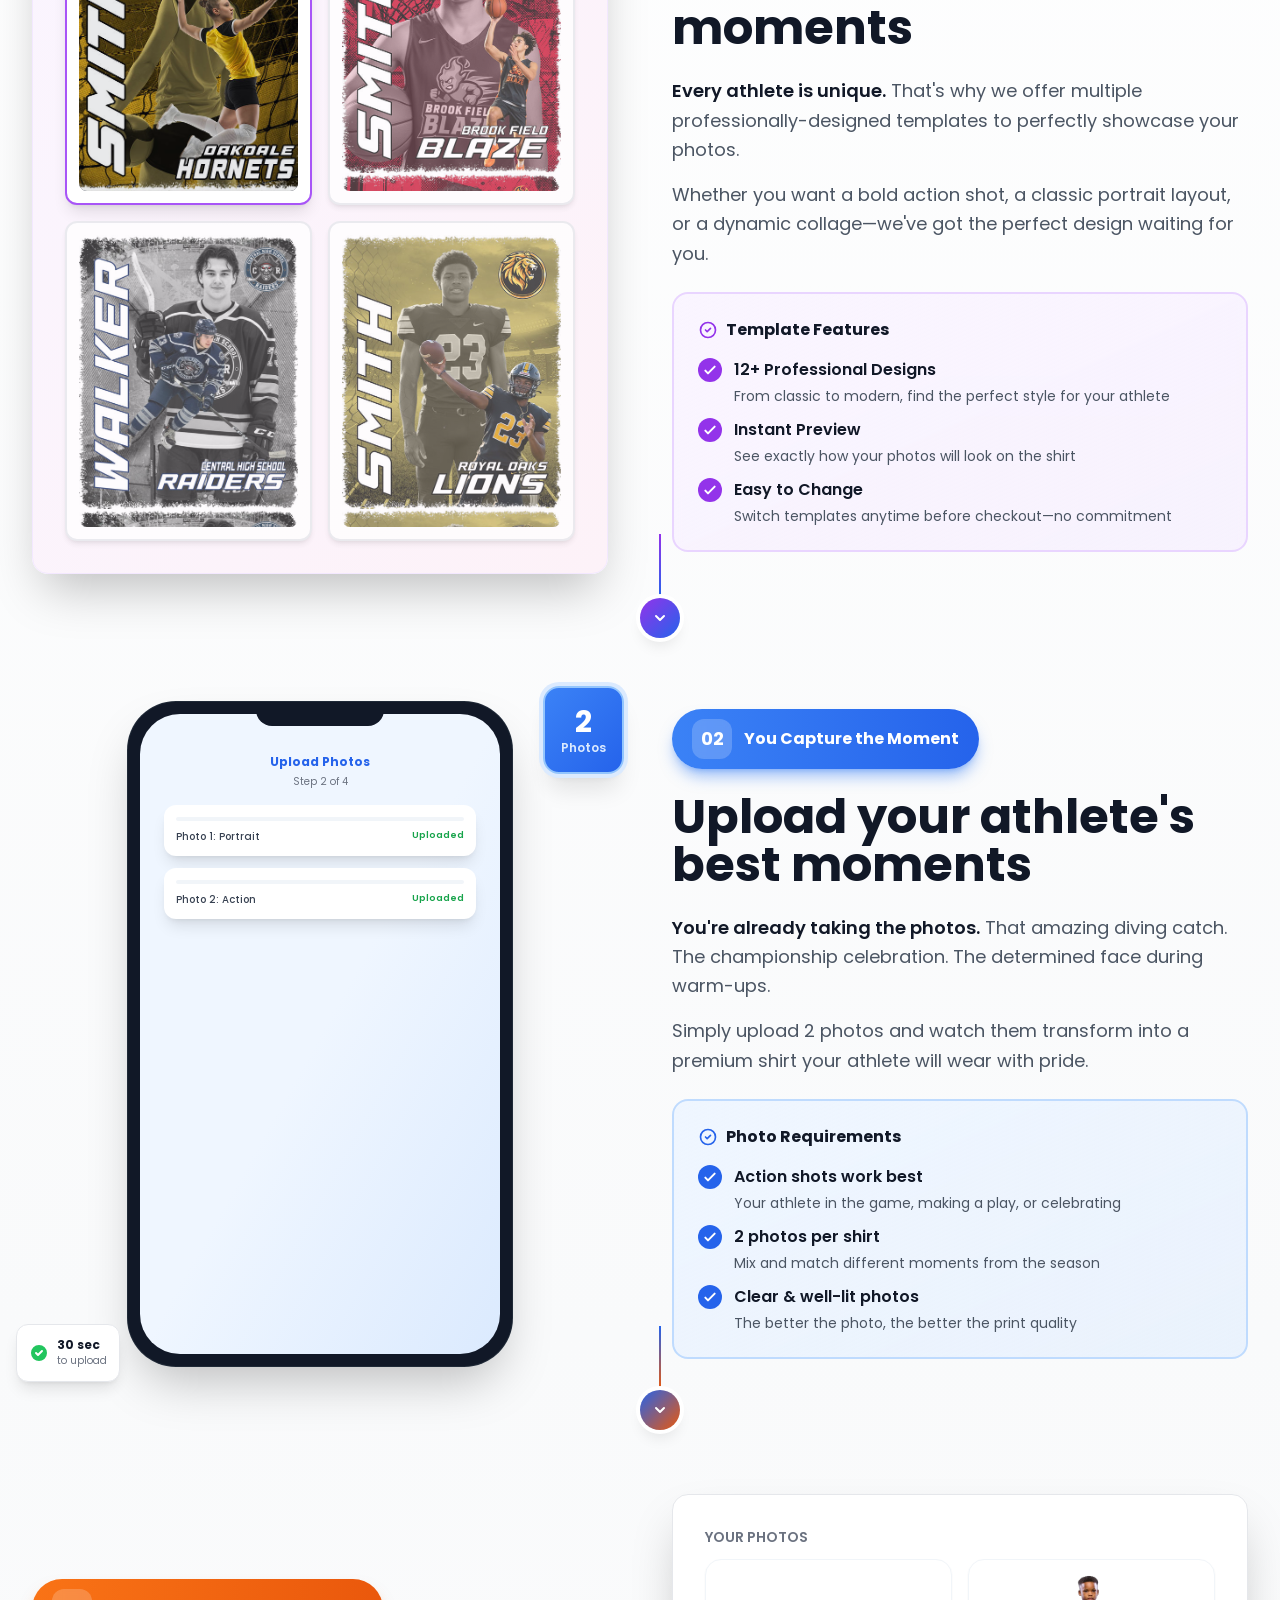
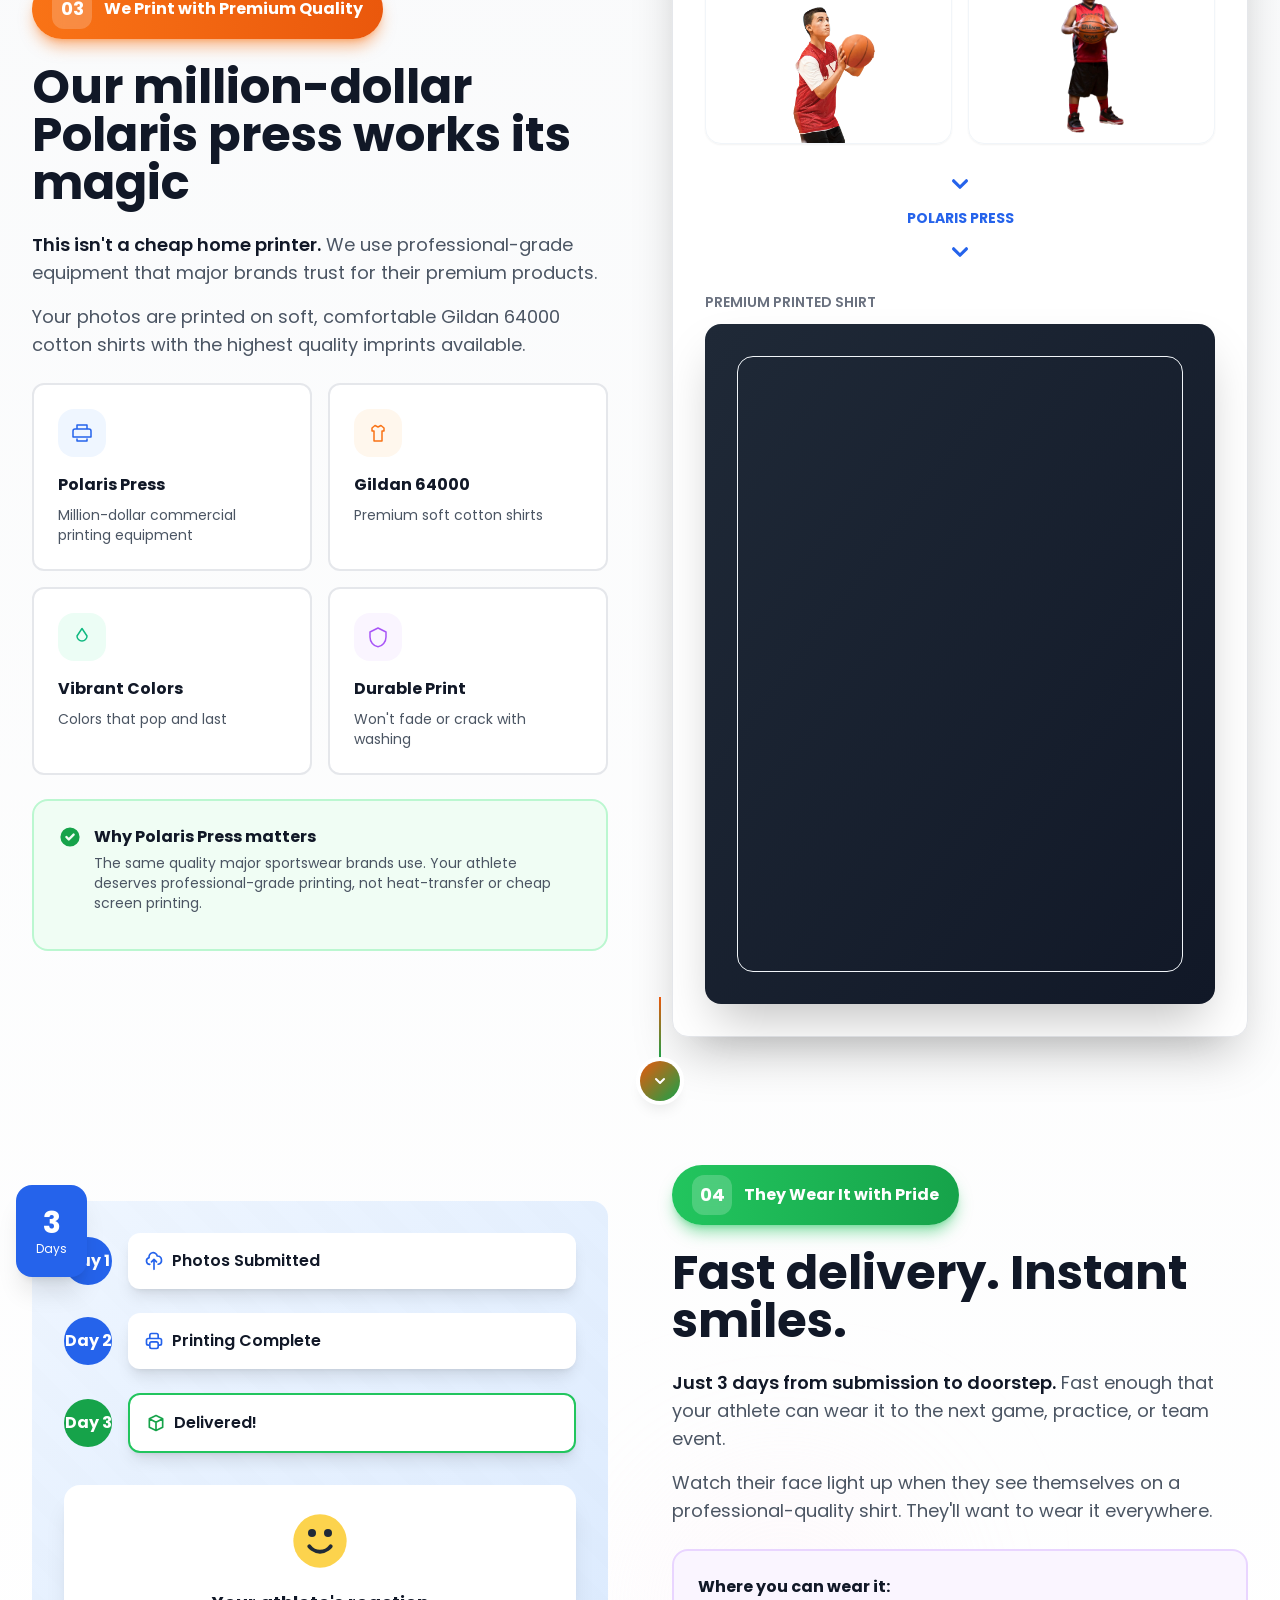
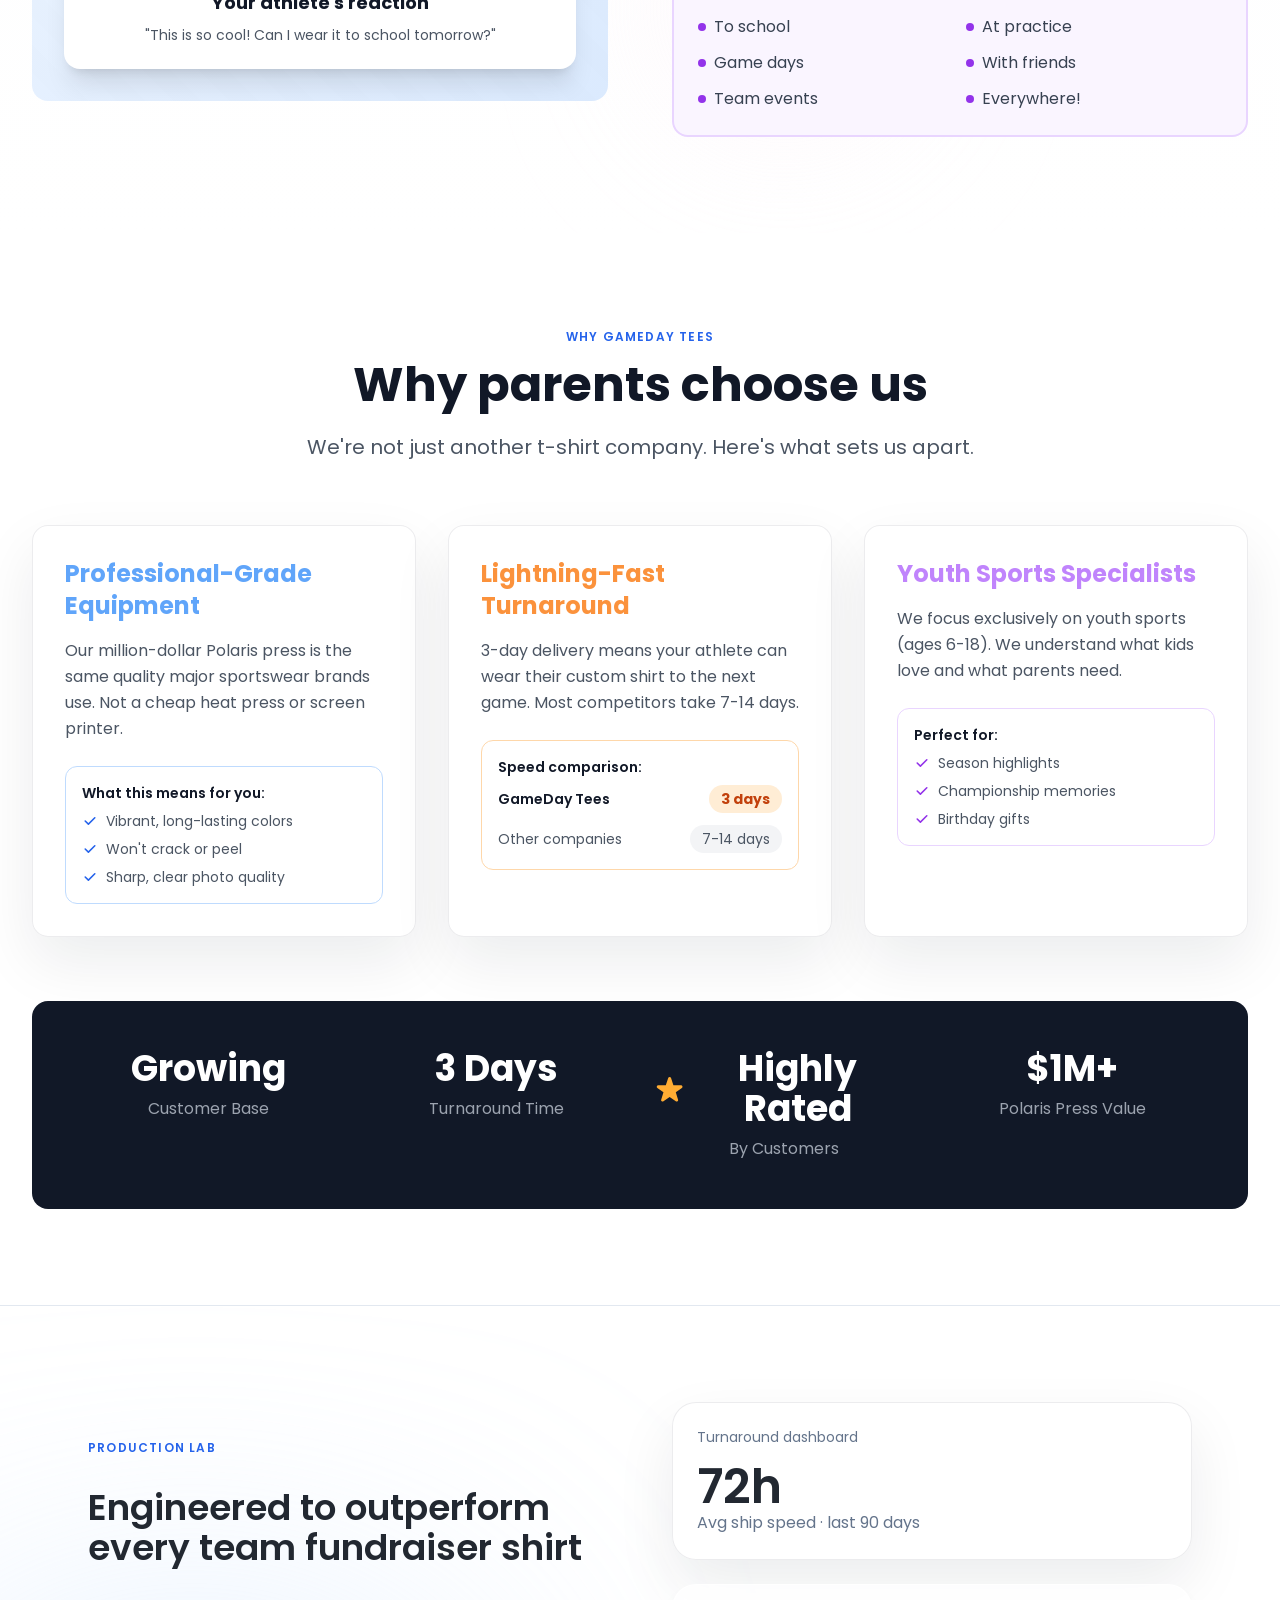
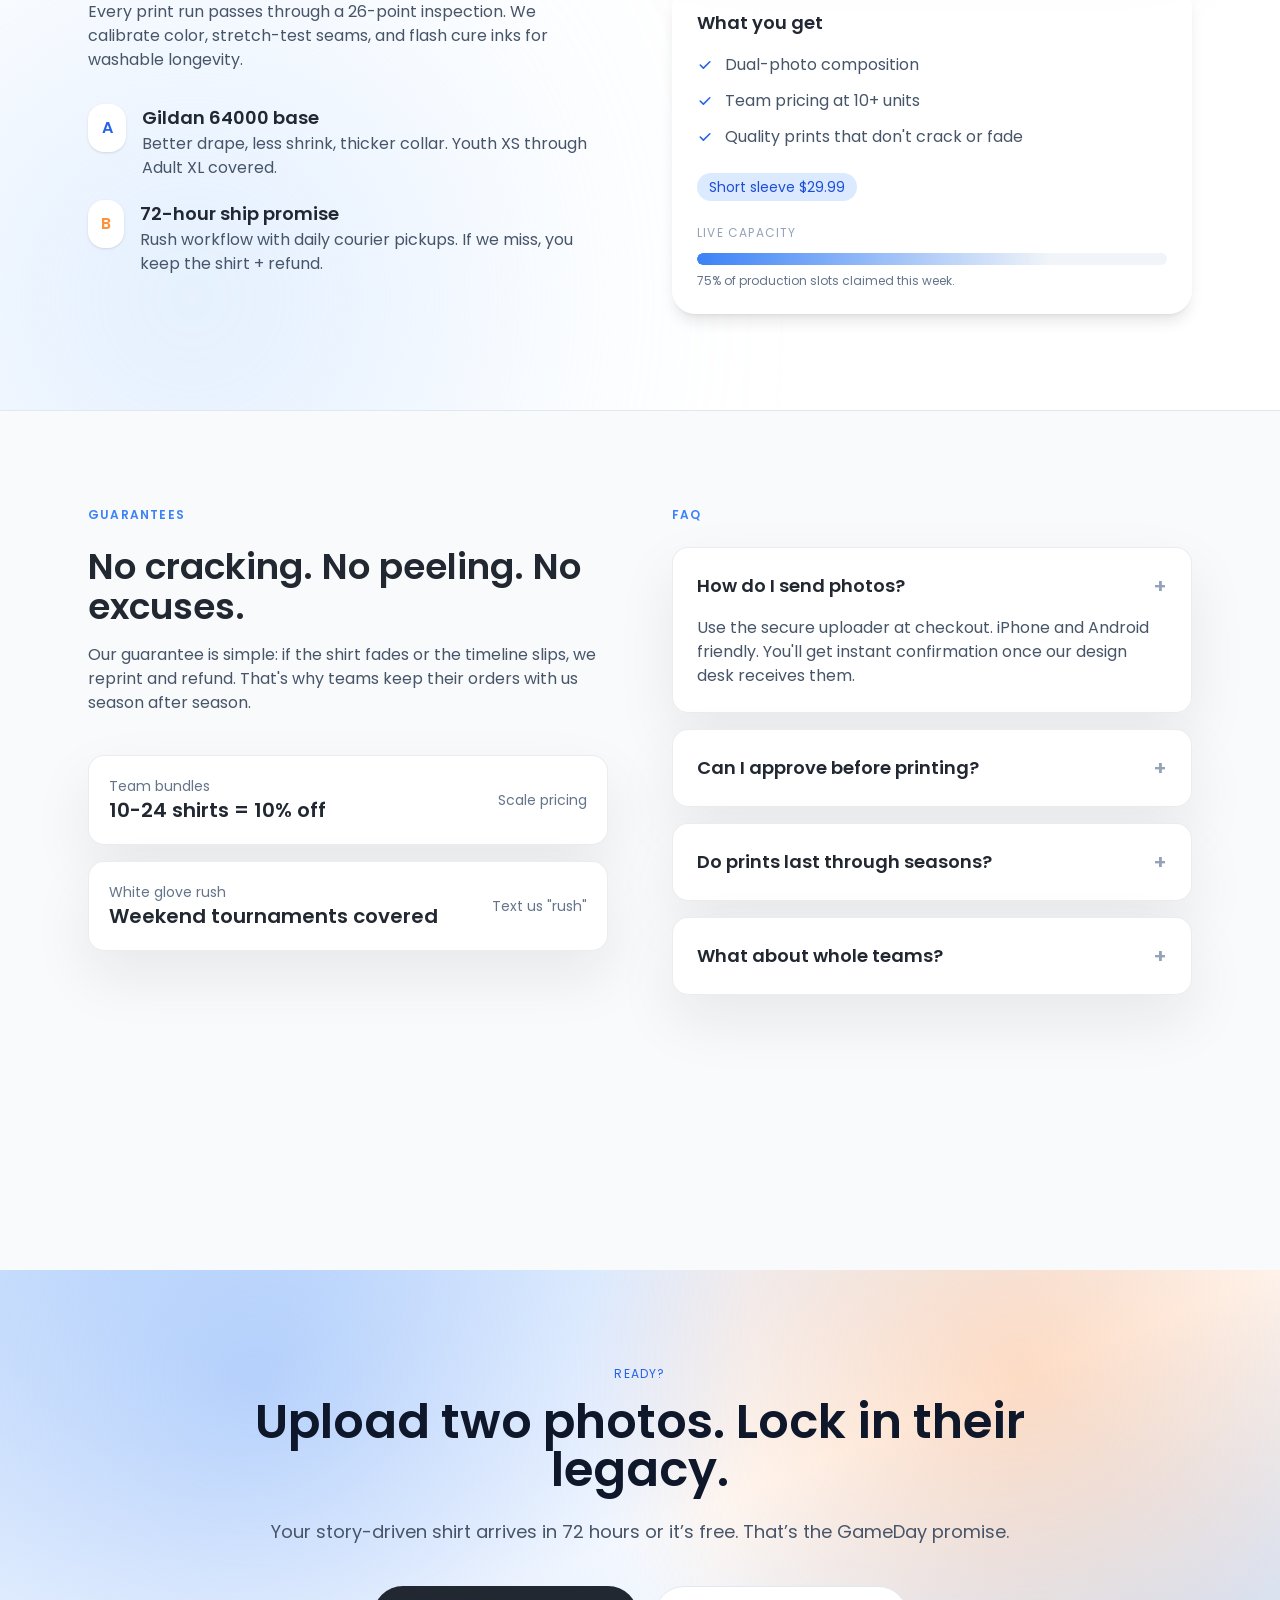
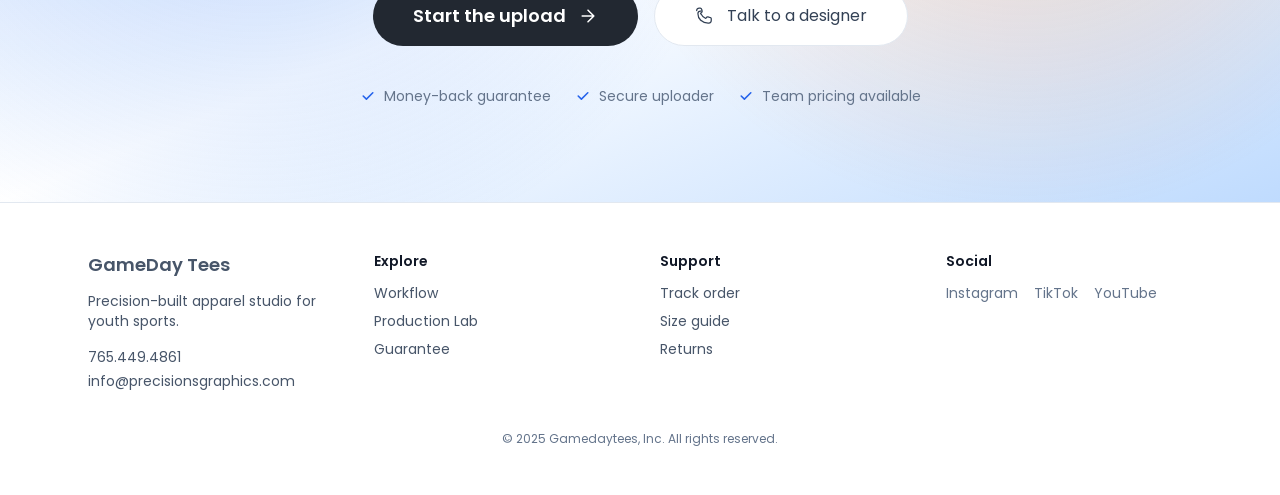
==== commit 6a6cc673: "Update index.html" ====
--- a/index.html
+++ b/index.html
@@ -443,10 +443,6 @@
                                                 <div class="aspect-[3/4] bg-gradient-to-br from-gray-800 to-gray-900 rounded-lg overflow-hidden relative">
                                                     <div class="absolute inset-0 bg-cover bg-center opacity-90" style="background-image: url('img/templates/voll1_sample.jpg');"></div>
                                                 </div>
-                                                <div class="mt-2 text-center">
-                                                    <div class="text-xs font-semibold text-gray-700">Volleyball Classic</div>
-                                                    <div class="text-[10px] text-gray-500">2-Photo Layout</div>
-                                                </div>
                                             </div>
                                             <!-- Selected Indicator -->
                                             <div class="absolute -top-2 -right-2 w-7 h-7 bg-purple-600 rounded-full flex items-center justify-center shadow-lg ring-4 ring-purple-100">
@@ -458,61 +454,25 @@
 
                                         <!-- Template Option 2 -->
                                         <div class="bg-white rounded-xl p-3 shadow-md border-2 border-gray-200 transform transition-all duration-300 hover:scale-105 hover:border-purple-300 cursor-pointer opacity-75 hover:opacity-100">
-                                            <div class="aspect-[3/4] bg-gradient-to-br from-blue-800 to-blue-900 rounded-lg overflow-hidden relative">
-                                                <div class="absolute inset-0 flex items-center justify-center">
-                                                    <div class="text-center space-y-2">
-                                                        <div class="w-16 h-12 bg-white/20 rounded mx-auto"></div>
-                                                        <div class="w-20 h-20 bg-white/30 rounded mx-auto"></div>
-                                                    </div>
-                                                </div>
-                                            </div>
-                                            <div class="mt-2 text-center">
-                                                <div class="text-xs font-semibold text-gray-700">Action Hero</div>
-                                                <div class="text-[10px] text-gray-500">Large Photo</div>
+                                            <div class="aspect-[3/4] rounded-lg bg-contain overflow-hidden relative" style="background-image: url('img/templates/bask1_sample.jpg');">
                                             </div>
                                         </div>
 
                                         <!-- Template Option 3 -->
                                         <div class="bg-white rounded-xl p-3 shadow-md border-2 border-gray-200 transform transition-all duration-300 hover:scale-105 hover:border-purple-300 cursor-pointer opacity-75 hover:opacity-100">
-                                            <div class="aspect-[3/4] bg-gradient-to-br from-red-800 to-orange-800 rounded-lg overflow-hidden relative">
+                                            <div class="aspect-[3/4] rounded-lg bg-contain overflow-hidden relative" style="background-image: url('img/templates/hockey1_sample.jpg');">
                                                 <div class="absolute inset-0 flex items-center justify-center">
-                                                    <div class="text-center space-y-2">
-                                                        <div class="w-24 h-16 bg-white/30 rounded mx-auto"></div>
-                                                        <div class="w-16 h-12 bg-white/20 rounded mx-auto"></div>
-                                                    </div>
-                                                </div>
-                                            </div>
-                                            <div class="mt-2 text-center">
-                                                <div class="text-xs font-semibold text-gray-700">Team Spirit</div>
-                                                <div class="text-[10px] text-gray-500">Split Layout</div>
+                                                </div>
                                             </div>
                                         </div>
 
                                         <!-- Template Option 4 -->
                                         <div class="bg-white rounded-xl p-3 shadow-md border-2 border-gray-200 transform transition-all duration-300 hover:scale-105 hover:border-purple-300 cursor-pointer opacity-75 hover:opacity-100">
-                                            <div class="aspect-[3/4] bg-gradient-to-br from-green-800 to-teal-800 rounded-lg overflow-hidden relative">
+                                            <div class="aspect-[3/4] rounded-lg bg-contain overflow-hidden relative" style="background-image: url('img/templates/foot1_sample.jpg');">
                                                 <div class="absolute inset-0 flex items-center justify-center">
-                                                    <div class="grid grid-cols-2 gap-1 p-4">
-                                                        <div class="bg-white/25 rounded aspect-square"></div>
-                                                        <div class="bg-white/25 rounded aspect-square"></div>
-                                                    </div>
                                                 </div>
                                             </div>
-                                            <div class="mt-2 text-center">
-                                                <div class="text-xs font-semibold text-gray-700">Side by Side</div>
-                                                <div class="text-[10px] text-gray-500">Equal Photos</div>
-                                            </div>
-                                        </div>
-                                    </div>
-
-                                    <!-- CTA Button -->
-                                    <div class="pt-4">
-                                        <button class="w-full bg-purple-600 text-white font-semibold py-3 rounded-xl shadow-lg hover:bg-purple-700 transition-colors duration-200 flex items-center justify-center gap-2">
-                                            <span>Continue with Selected</span>
-                                            <svg class="w-5 h-5" fill="none" stroke="currentColor" viewBox="0 0 24 24">
-                                                <path stroke-linecap="round" stroke-linejoin="round" stroke-width="2" d="M13 7l5 5m0 0l-5 5m5-5H6"></path>
-                                            </svg>
-                                        </button>
+                                        </div>
                                     </div>
                                 </div>
                             </div>
@@ -636,7 +596,7 @@
                                                 <div class="space-y-3 flex-1">
                                                     <!-- Photo 1 with animation -->
                                                     <div class="bg-white rounded-xl p-3 shadow-lg transform transition-all duration-300 hover:shadow-xl hover:-translate-y-1">
-                                                        <div class="relative rounded-lg border-2 border-slate-100 h-28 bg-cover bg-center overflow-hidden" style="background-image: url('img/youthpose.png');">
+                                                        <div class="relative rounded-lg border-2 border-slate-100 h-48 bg-contain bg-no-repeat bg-center overflow-hidden" style="background-image: url('img/youthpose.png');">
                                                             <div class="absolute top-1 right-1 w-5 h-5 bg-green-500 rounded-full flex items-center justify-center ring-2 ring-white">
                                                                 <svg class="w-3 h-3 text-white" fill="none" stroke="currentColor" viewBox="0 0 24 24">
                                                                     <path stroke-linecap="round" stroke-linejoin="round" stroke-width="3" d="M5 13l4 4L19 7"></path>
@@ -651,7 +611,7 @@
 
                                                     <!-- Photo 2 with animation -->
                                                     <div class="bg-white rounded-xl p-3 shadow-lg transform transition-all duration-300 hover:shadow-xl hover:-translate-y-1">
-                                                        <div class="relative rounded-lg border-2 border-slate-100 h-28 bg-cover bg-center overflow-hidden" style="background-image: url('img/youthaction.png');">
+                                                        <div class="relative rounded-lg border-2 border-slate-100 h-48 bg-contain bg-no-repeat bg-center overflow-hidden" style="background-image: url('img/youthaction.png');">
                                                             <div class="absolute top-1 right-1 w-5 h-5 bg-green-500 rounded-full flex items-center justify-center ring-2 ring-white">
                                                                 <svg class="w-3 h-3 text-white" fill="none" stroke="currentColor" viewBox="0 0 24 24">
                                                                     <path stroke-linecap="round" stroke-linejoin="round" stroke-width="3" d="M5 13l4 4L19 7"></path>
@@ -664,13 +624,6 @@
                                                         </div>
                                                     </div>
                                                 </div>
-
-                                                <!-- Continue Button -->
-                                                <div class="mt-auto pt-3">
-                                                    <div class="bg-blue-600 text-white text-center py-2.5 rounded-lg text-xs font-semibold shadow-lg">
-                                                        Continue to Print →
-                                                    </div>
-                                                </div>
                                             </div>
                                         </div>
                                     </div>
@@ -891,7 +844,7 @@
                                 <div class="animate-on-scroll">
                                     <div class="text-sm font-semibold text-gray-500 mb-3">PREMIUM PRINTED SHIRT</div>
                                     <div class="aspect-[3/4] bg-gradient-to-br from-gray-800 to-gray-900 rounded-2xl p-6 sm:p-8 flex items-center justify-center relative overflow-hidden shadow-2xl">
-                                        <div class="rounded-2xl border border-slate-100 bg-cover bg-no-repeat bg-center p-10 sm:p-16 lg:p-32 flex flex-col justify-between w-full h-full" style="background-image: url('img/mock-ups/sample2-mockup.png');"></div>
+                                        <div class="rounded-2xl border border-slate-100 bg-cover bg-no-repeat bg-center p-10 sm:p-16 lg:p-32 flex flex-col justify-between w-full h-full" style="background-image: url('img/mock-ups/sample3-mockup.png');"></div>
                                     </div>
                                 </div>
                             </div>
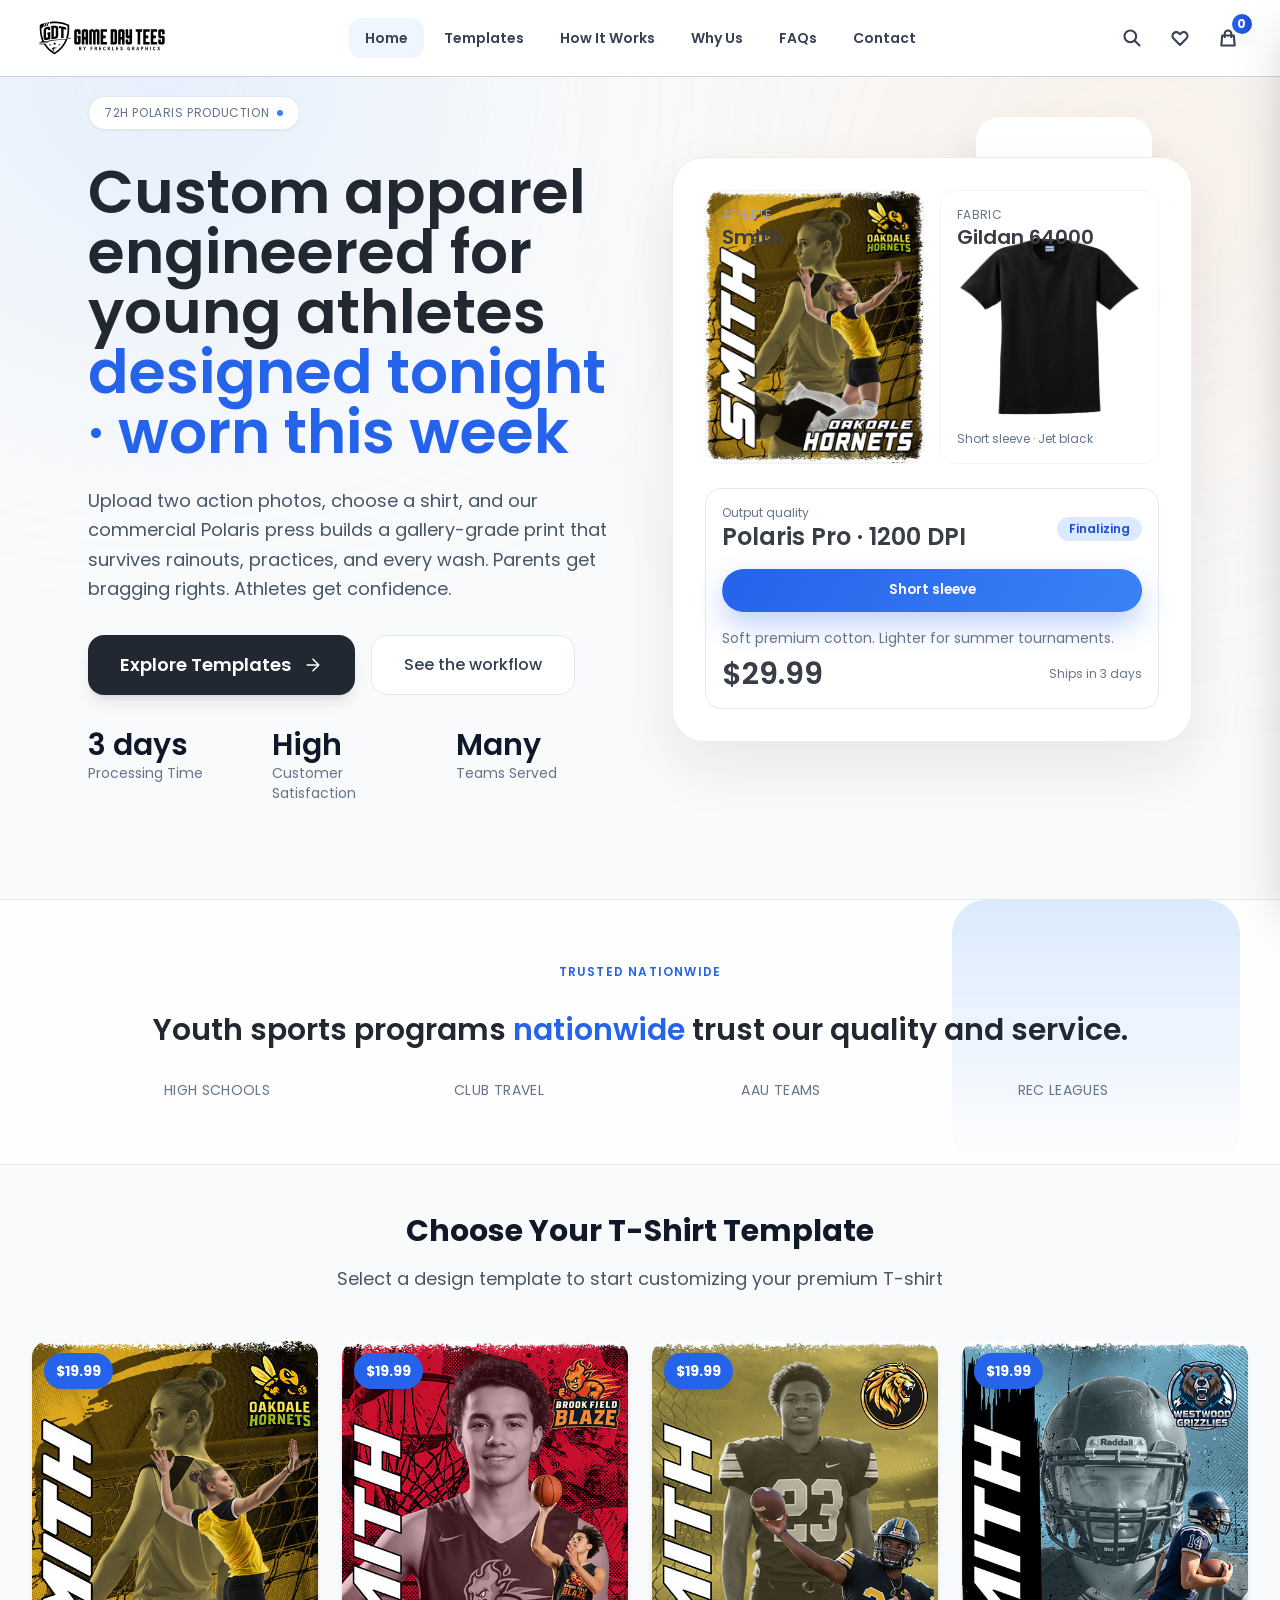
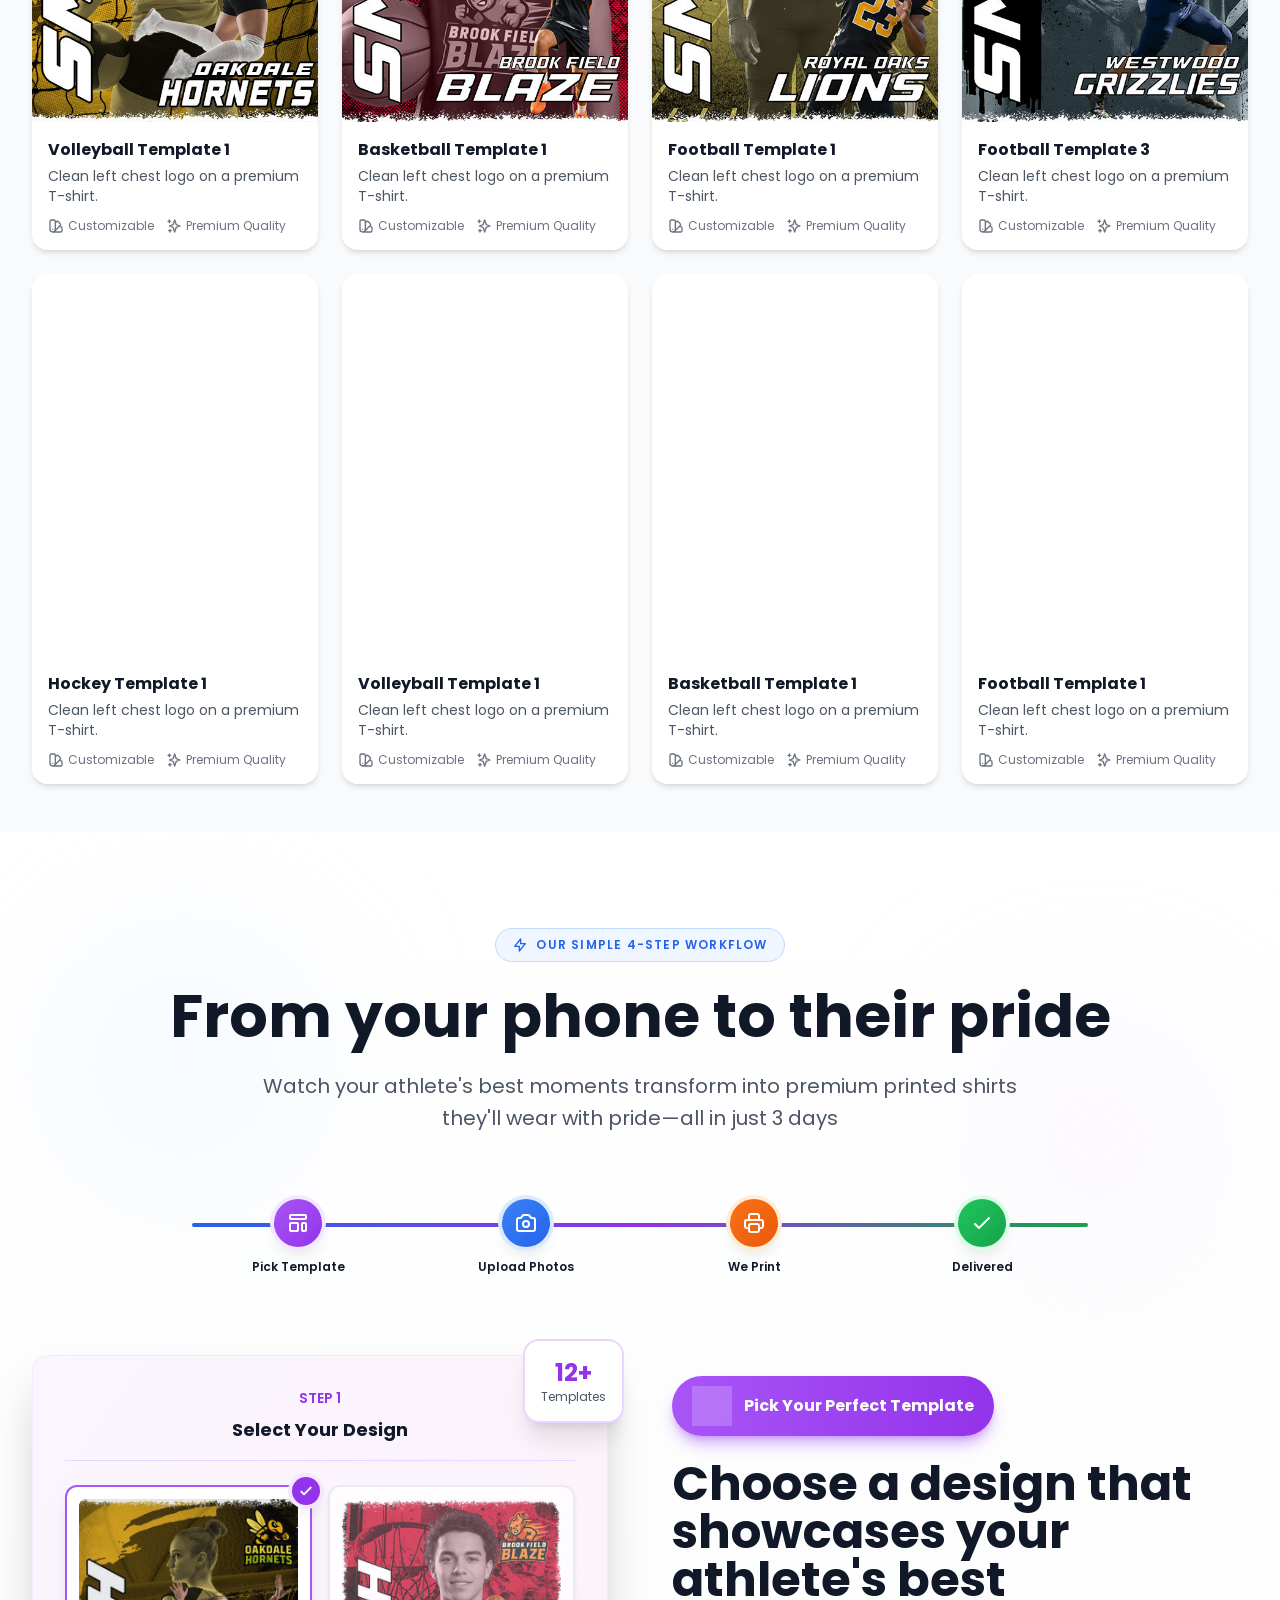
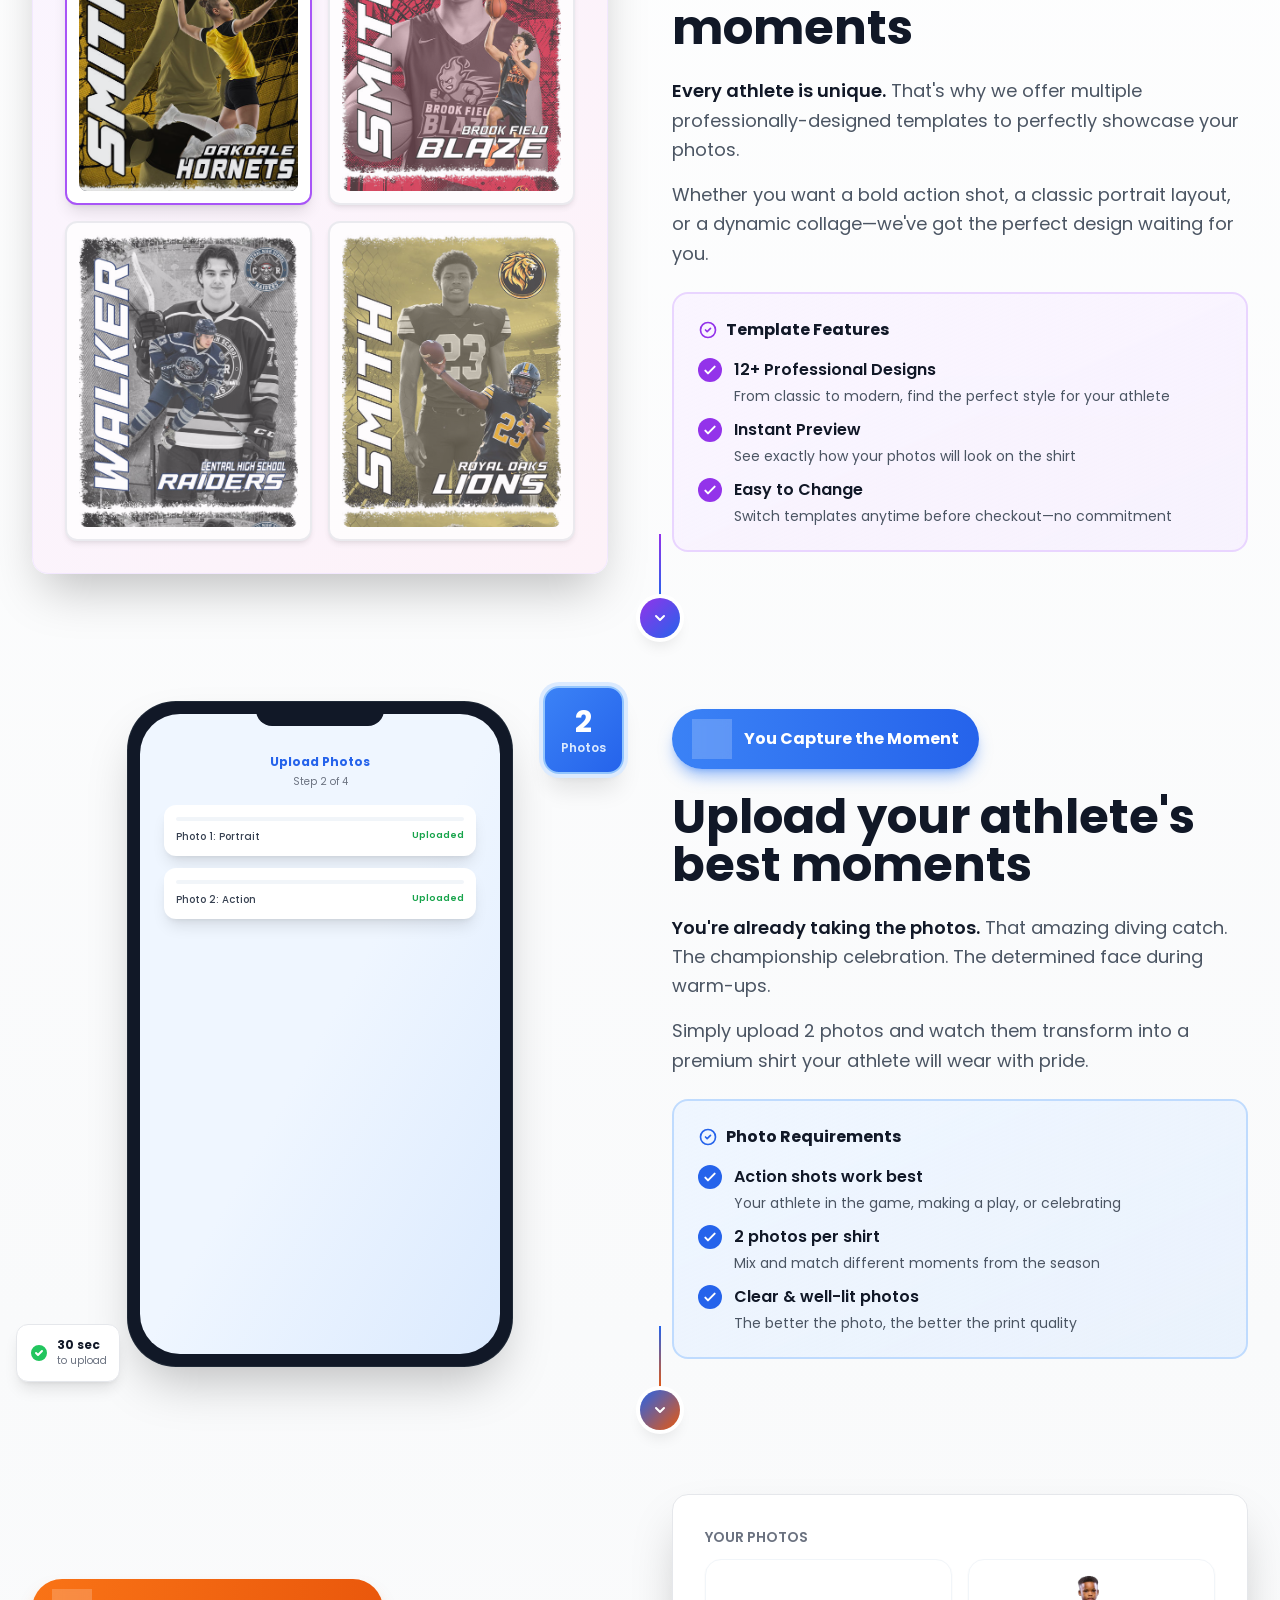
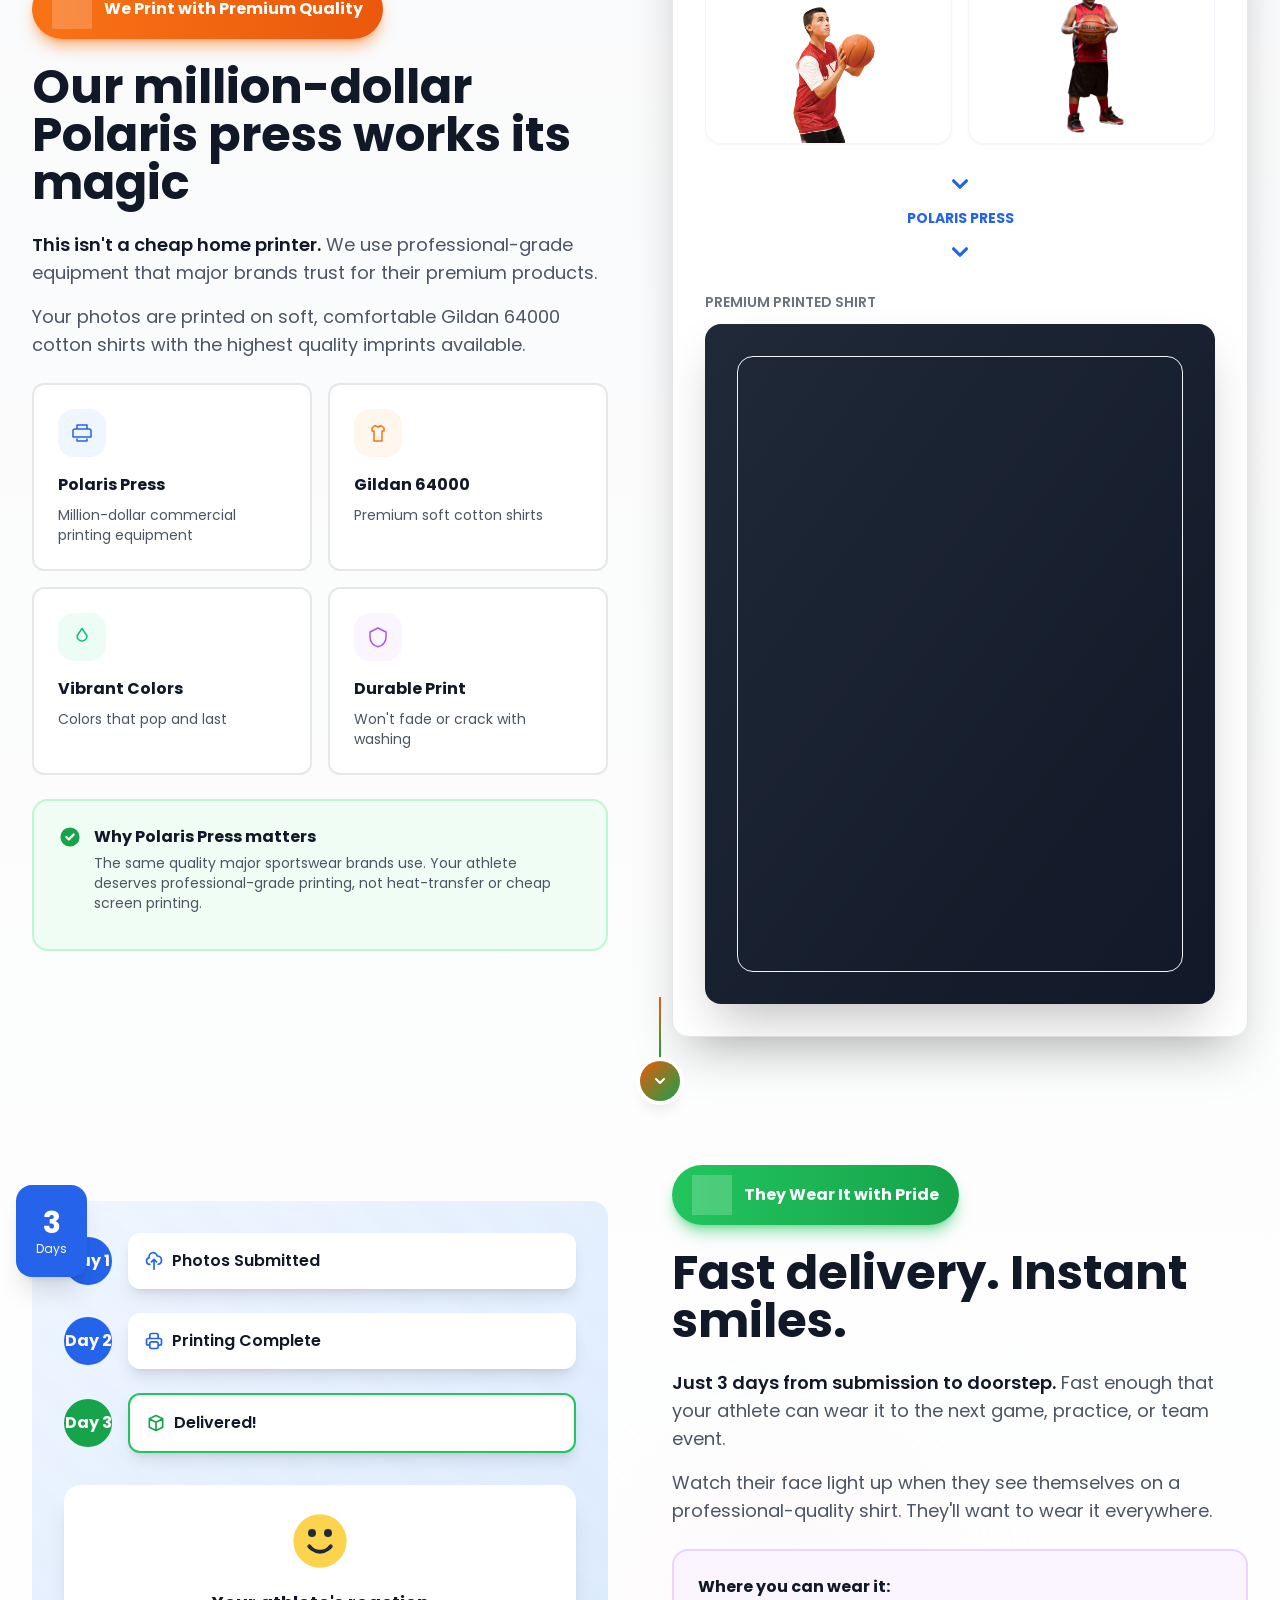
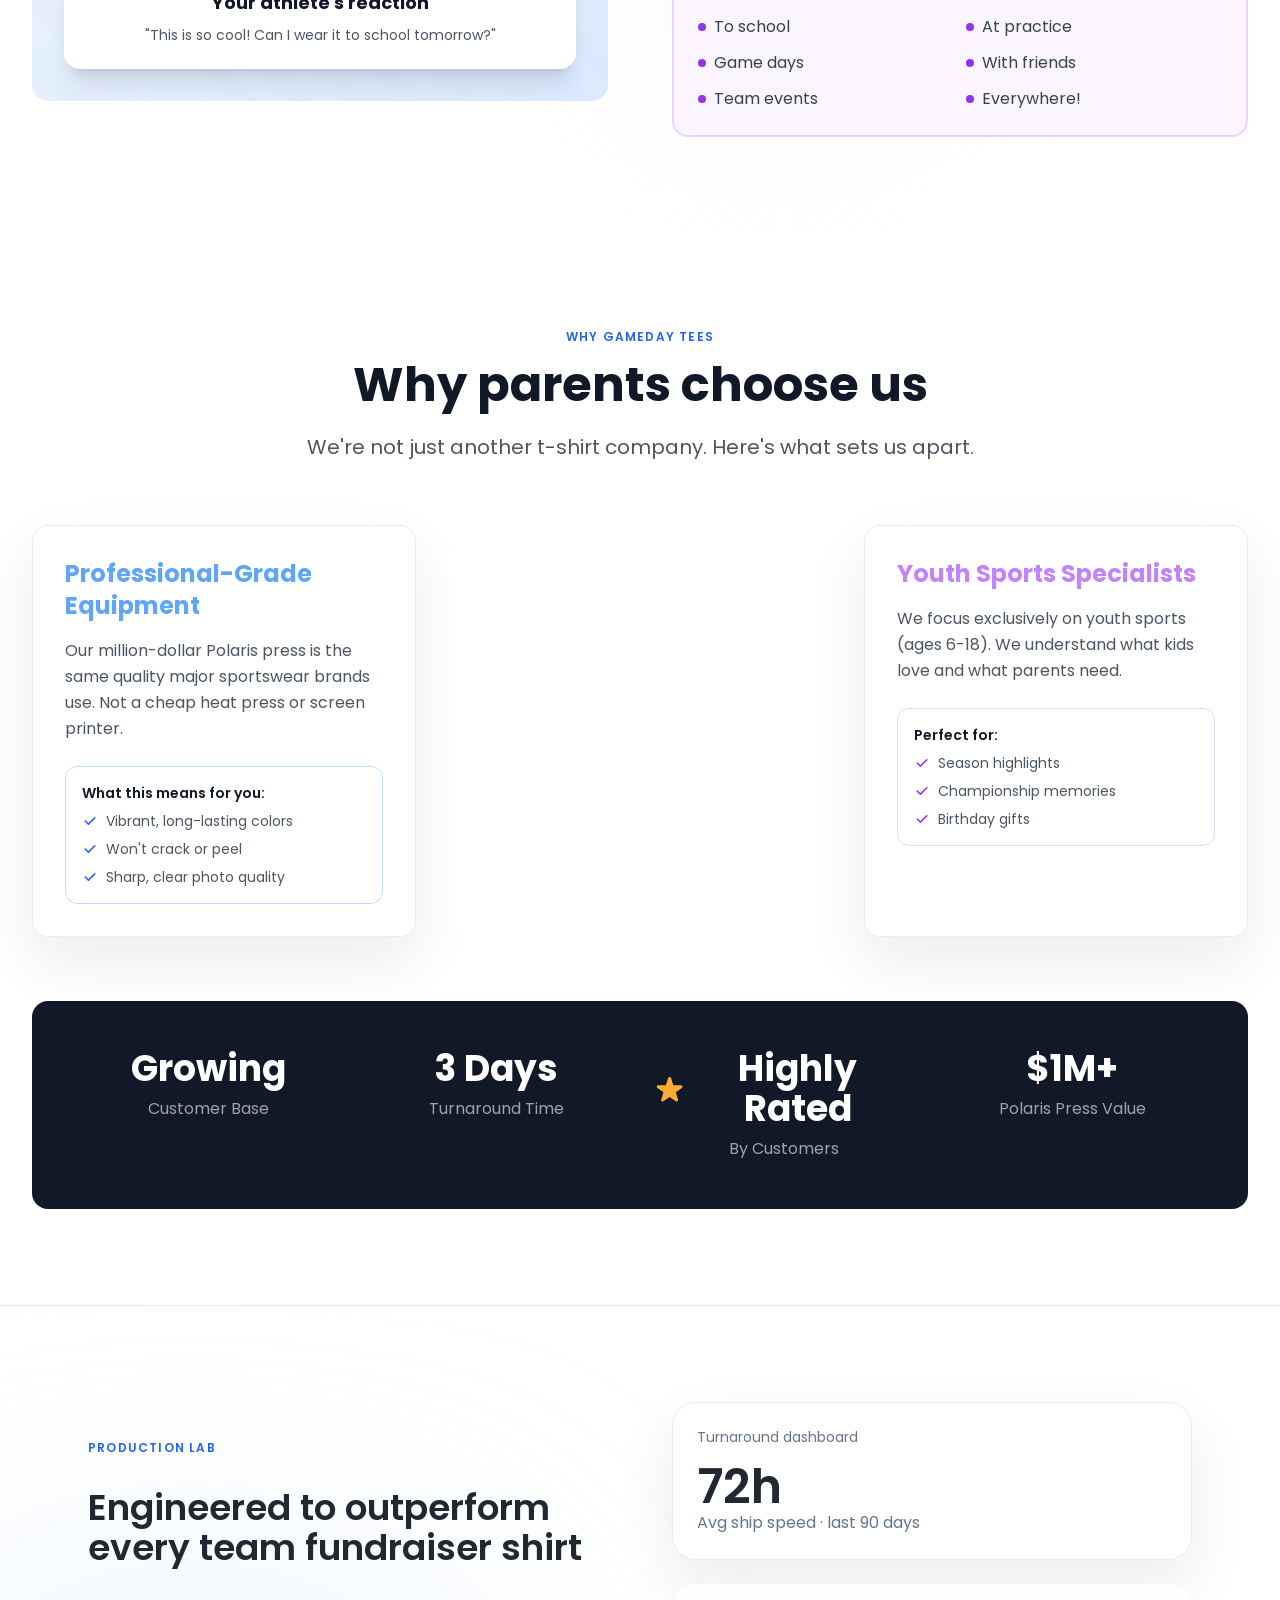
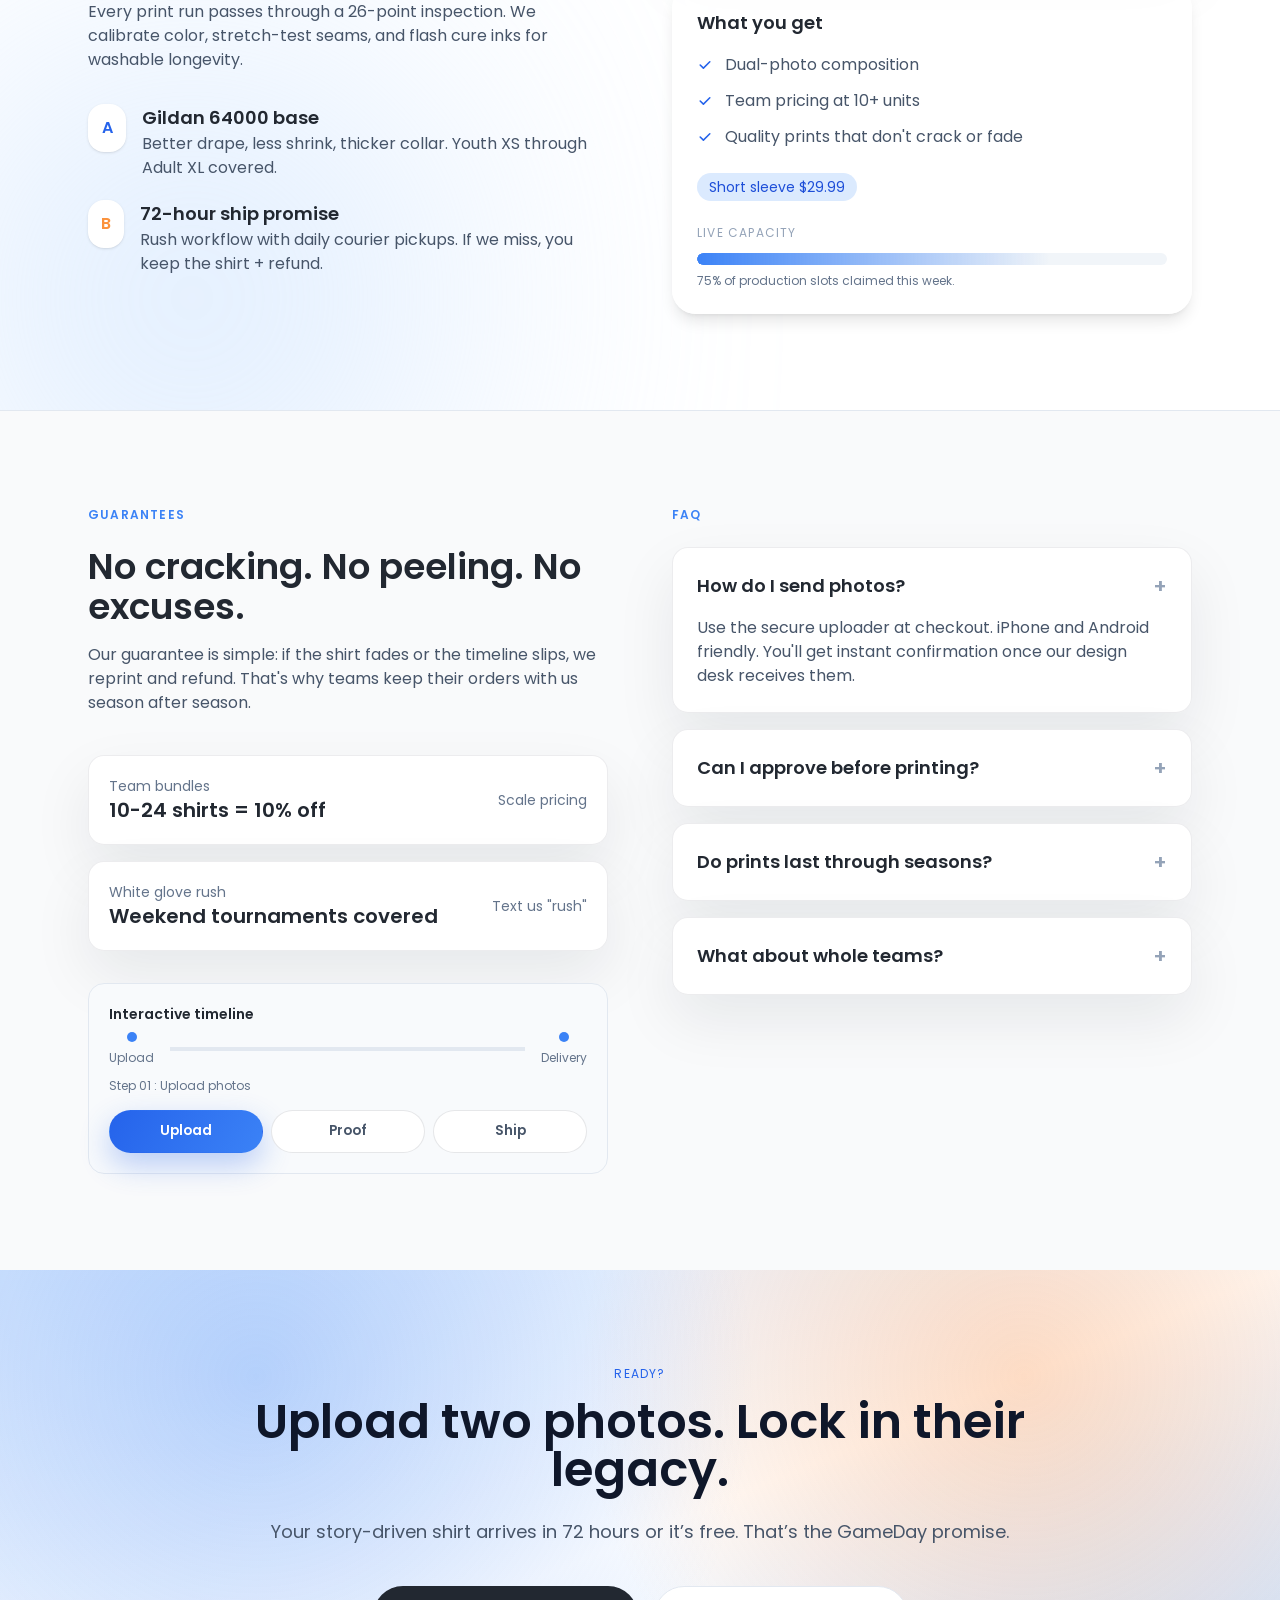
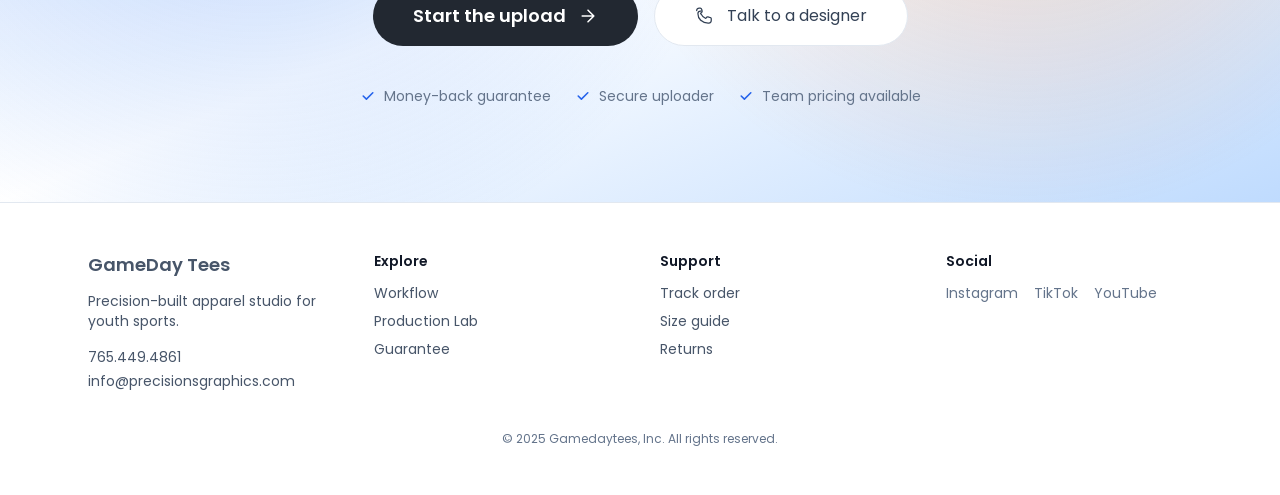
==== commit b82f6be2: "Update print statement from 'Hello' to 'Goodbye'" ====
--- a/index.html
+++ b/index.html
@@ -63,7 +63,7 @@
 </head>
 <body class="bg-gray-50 overflow-x-hidden" style="font-family: 'Poppins', sans-serif;">
     <!-- Enhanced Professional Navbar -->
-    <header id="navbar" class="fixed top-0 left-0 right-0 z-50 bg-white/95 backdrop-blur-md border-b border-gray-100 transition-all duration-300">
+    <header id="navbar" class="fixed top-0 left-0 right-0 z-50 bg-white/95 backdrop-blur-md border-b border-gray-300 transition-all duration-300">
         <nav class="px-4 mx-auto max-w-7xl sm:px-6 lg:px-8">
             <div class="flex items-center justify-between h-18">
                 <!-- Logo with Enhanced Hover Effect -->
@@ -142,14 +142,6 @@
                         </svg>
                         <span id="cart-count" class="absolute -top-1 -right-1 flex items-center justify-center min-w-[1.25rem] h-5 px-1 text-xs font-bold text-white bg-gradient-to-r from-blue-600 to-blue-700 rounded-full shadow-lg ring-2 ring-white transform transition-transform group-hover:scale-110">0</span>
                     </button>
-
-                    <!-- CTA Button (Desktop) -->
-                    <a href="#products" class="hidden lg:flex items-center gap-2 px-5 py-2.5 ml-2 text-sm font-semibold text-white bg-gradient-to-r from-blue-600 to-indigo-600 rounded-xl shadow-lg shadow-blue-500/30 hover:shadow-xl hover:shadow-blue-500/40 hover:from-blue-700 hover:to-indigo-700 transition-all duration-200 hover:scale-105 active:scale-95">
-                        <svg class="w-4 h-4" fill="none" stroke="currentColor" viewBox="0 0 24 24">
-                            <path stroke-linecap="round" stroke-linejoin="round" stroke-width="2.5" d="M4 16l4.586-4.586a2 2 0 012.828 0L16 16m-2-2l1.586-1.586a2 2 0 012.828 0L20 14m-6-6h.01M6 20h12a2 2 0 002-2V6a2 2 0 00-2-2H6a2 2 0 00-2 2v12a2 2 0 002 2z"></path>
-                        </svg>
-                        <span>Pick Template</span>
-                    </a>
                 </div>
             </div>
 
@@ -193,22 +185,6 @@
                             <path stroke-linecap="round" stroke-linejoin="round" stroke-width="2" d="M9 5l7 7-7 7"></path>
                         </svg>
                     </a>
-
-                    <!-- Mobile Action Buttons -->
-                    <div class="pt-4 space-y-2">
-                        <a href="#products" class="flex items-center justify-center gap-2 px-5 py-3.5 text-sm font-semibold text-white bg-gradient-to-r from-blue-600 to-indigo-600 rounded-xl shadow-lg shadow-blue-500/30 hover:shadow-xl hover:shadow-blue-500/40 transition-all duration-200">
-                            <svg class="w-4 h-4" fill="none" stroke="currentColor" viewBox="0 0 24 24">
-                                <path stroke-linecap="round" stroke-linejoin="round" stroke-width="2.5" d="M4 16l4.586-4.586a2 2 0 012.828 0L16 16m-2-2l1.586-1.586a2 2 0 012.828 0L20 14m-6-6h.01M6 20h12a2 2 0 002-2V6a2 2 0 00-2-2H6a2 2 0 00-2 2v12a2 2 0 002 2z"></path>
-                            </svg>
-                            Pick Template
-                        </a>
-                        <a href="#how-it-works" class="flex items-center justify-center gap-2 px-5 py-3.5 text-sm font-semibold text-gray-700 border-2 border-gray-200 rounded-xl bg-white hover:border-blue-300 hover:bg-blue-50 hover:text-blue-600 transition-all duration-200">
-                            <svg class="w-4 h-4" fill="none" stroke="currentColor" viewBox="0 0 24 24">
-                                <path stroke-linecap="round" stroke-linejoin="round" stroke-width="2.5" d="M13 16h-1v-4h-1m1-4h.01M21 12a9 9 0 11-18 0 9 9 0 0118 0z"></path>
-                            </svg>
-                            See Workflow
-                        </a>
-                    </div>
                 </div>
             </div>
         </nav>
@@ -237,8 +213,8 @@
                     </p>
                 </div>
                 <div class="flex flex-col sm:flex-row gap-4 animate-on-scroll" data-animate="fade-left">
-                    <a href="#start" class="flex items-center justify-center gap-3 px-8 py-4 rounded-2xl bg-[#222831] text-white font-semibold text-lg shadow-lg shadow-brand-200/60 btn-glow" data-ripple>
-                        Submit photos
+                    <a href="#products" class="flex items-center justify-center gap-3 px-8 py-4 rounded-2xl bg-[#222831] text-white font-semibold text-lg shadow-lg shadow-brand-200/60 btn-glow" data-ripple>
+                        Explore Templates
                         <svg class="w-5 h-5" fill="none" stroke="currentColor" stroke-width="1.8" viewBox="0 0 24 24">
                             <path stroke-linecap="round" stroke-linejoin="round" d="M5 12h14m-7-7l7 7-7 7" />
                         </svg>
@@ -1465,34 +1441,6 @@
                                     </div>
                                 </div>
 
-                                <!-- T-Shirt Quality Options -->
-                                <div class="p-4 mb-6 rounded-lg bg-white border border-gray-200">
-                                    <h4 class="mb-3 font-semibold text-gray-900" style="font-weight: 600;">T-Shirt Quality</h4>
-                                    <div class="space-y-3 text-sm">
-                                        <label class="flex items-start justify-between cursor-pointer">
-                                            <span>
-                                                <span class="font-semibold text-gray-900">Premium Cotton</span>
-                                                <span class="block text-xs text-gray-500">Soft 180gsm ring-spun cotton</span>
-                                            </span>
-                                            <input type="radio" name="quality-option" value="premium" class="ml-4 mt-1" checked>
-                                        </label>
-                                        <label class="flex items-start justify-between cursor-pointer">
-                                            <span>
-                                                <span class="font-semibold text-gray-900">Heavyweight Cotton (+$2)</span>
-                                                <span class="block text-xs text-gray-500">Thicker 220gsm classic fit</span>
-                                            </span>
-                                            <input type="radio" name="quality-option" value="heavyweight" class="ml-4 mt-1">
-                                        </label>
-                                        <label class="flex items-start justify-between cursor-pointer">
-                                            <span>
-                                                <span class="font-semibold text-gray-900">Performance DryFit (+$4)</span>
-                                                <span class="block text-xs text-gray-500">Moisture-wicking polyester blend</span>
-                                            </span>
-                                            <input type="radio" name="quality-option" value="performance" class="ml-4 mt-1">
-                                        </label>
-                                    </div>
-                                </div>
-
                                 <!-- Size Selection -->
                                 <div class="p-4 mb-6 rounded-lg bg-white border border-gray-200">
                                     <h4 class="mb-4 font-semibold text-gray-900 flex items-center gap-2" style="font-weight: 600;">
